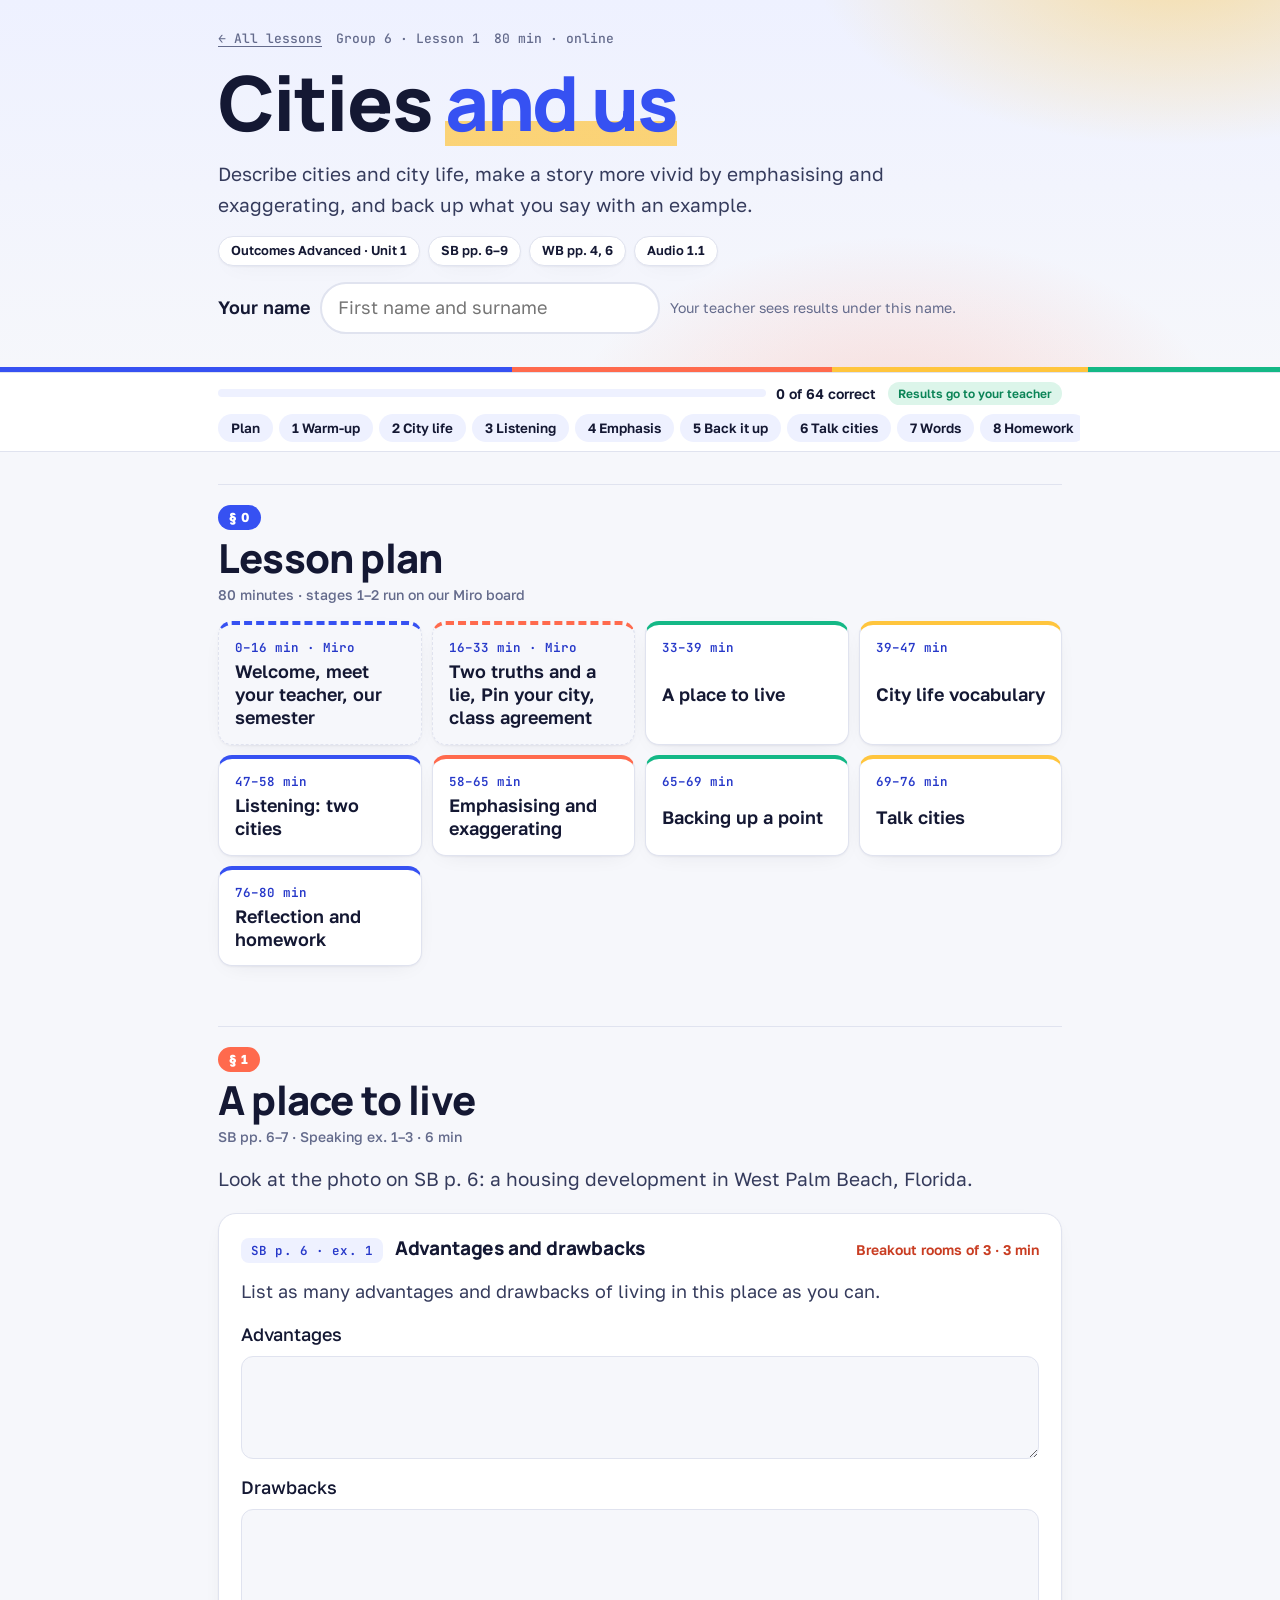
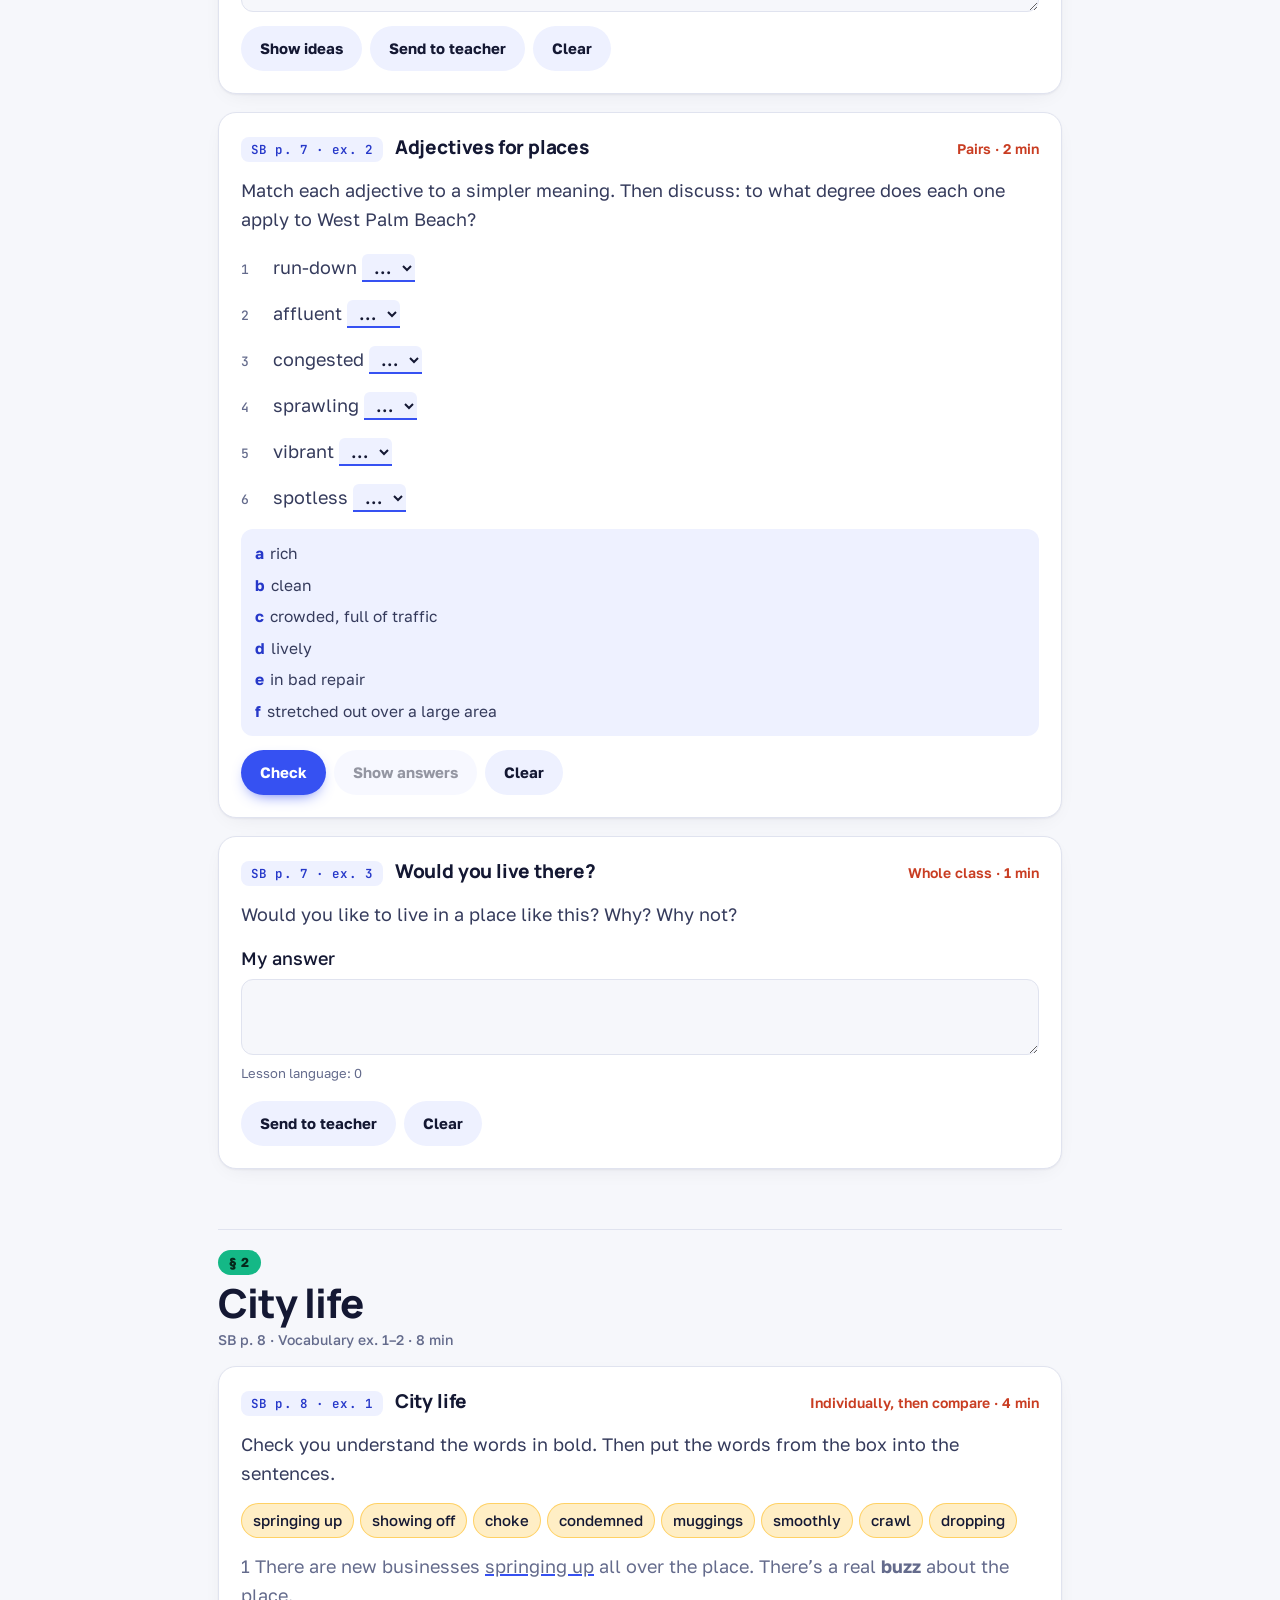
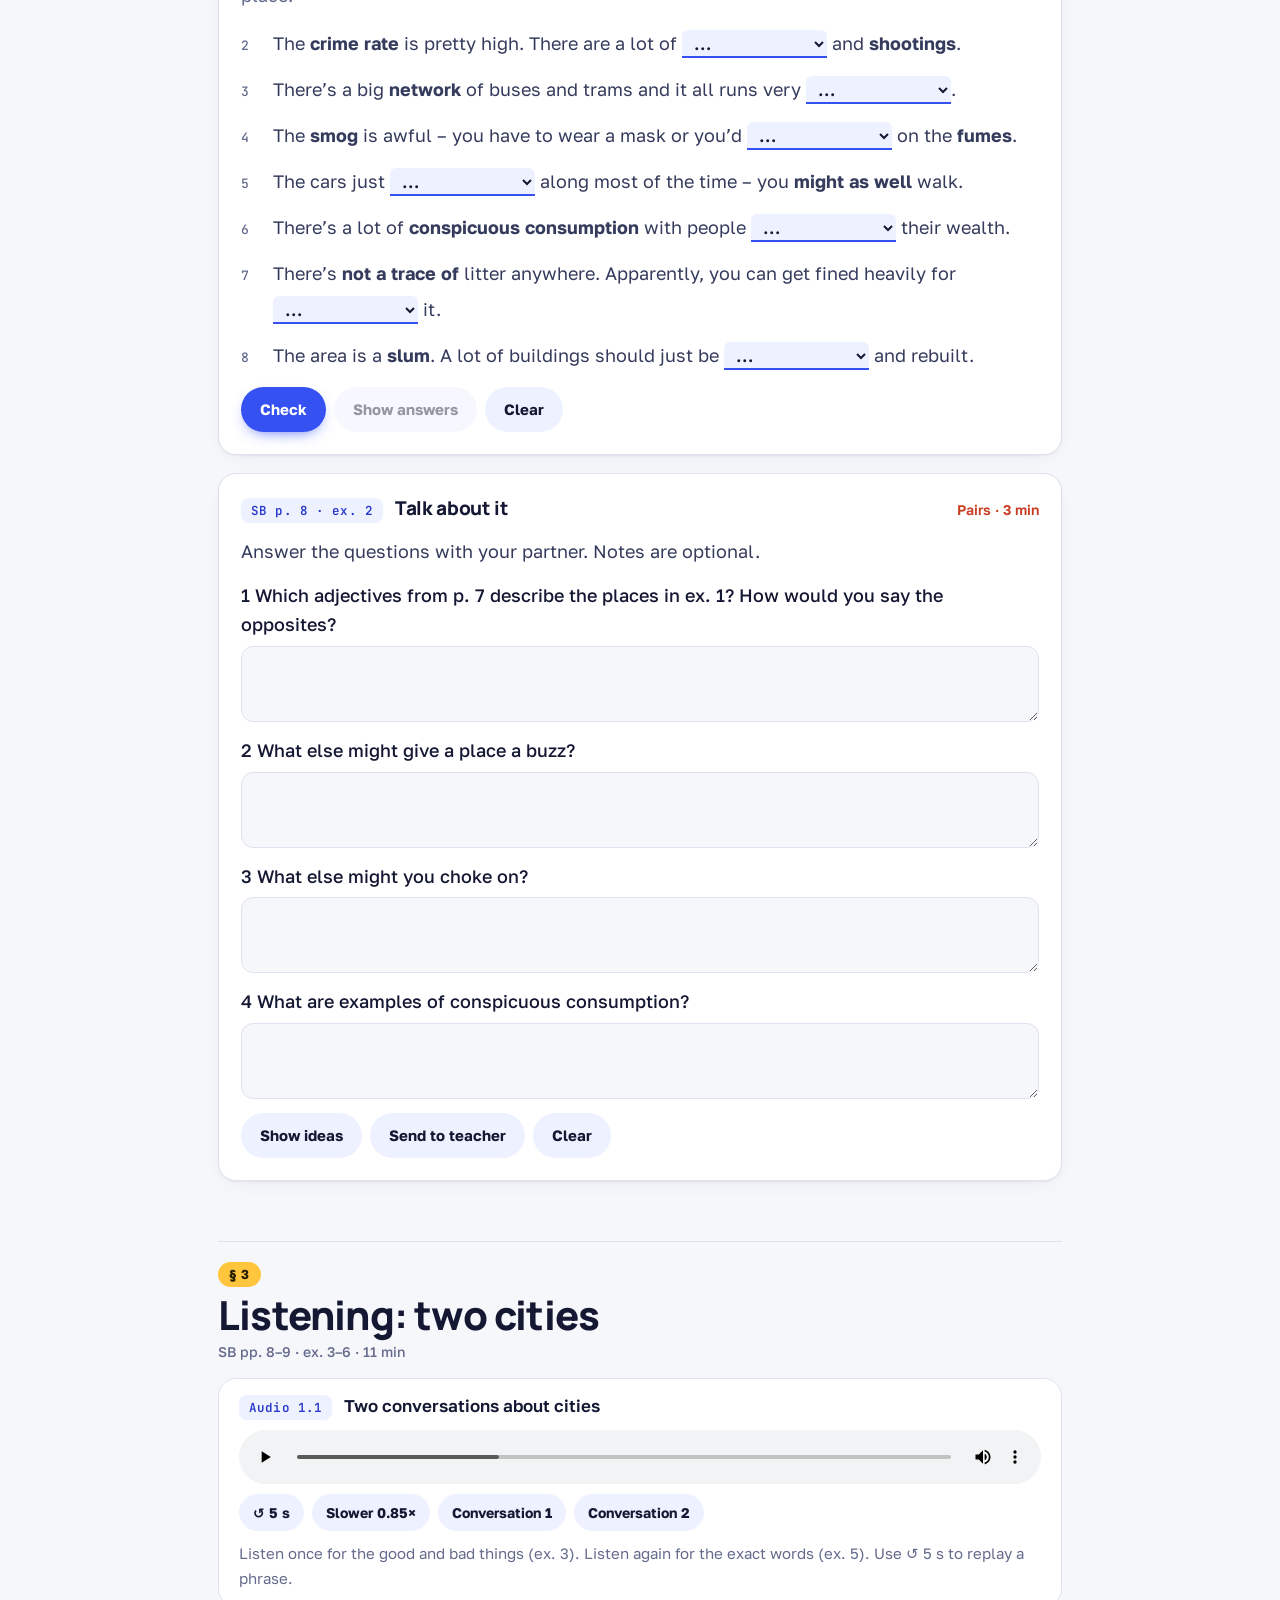
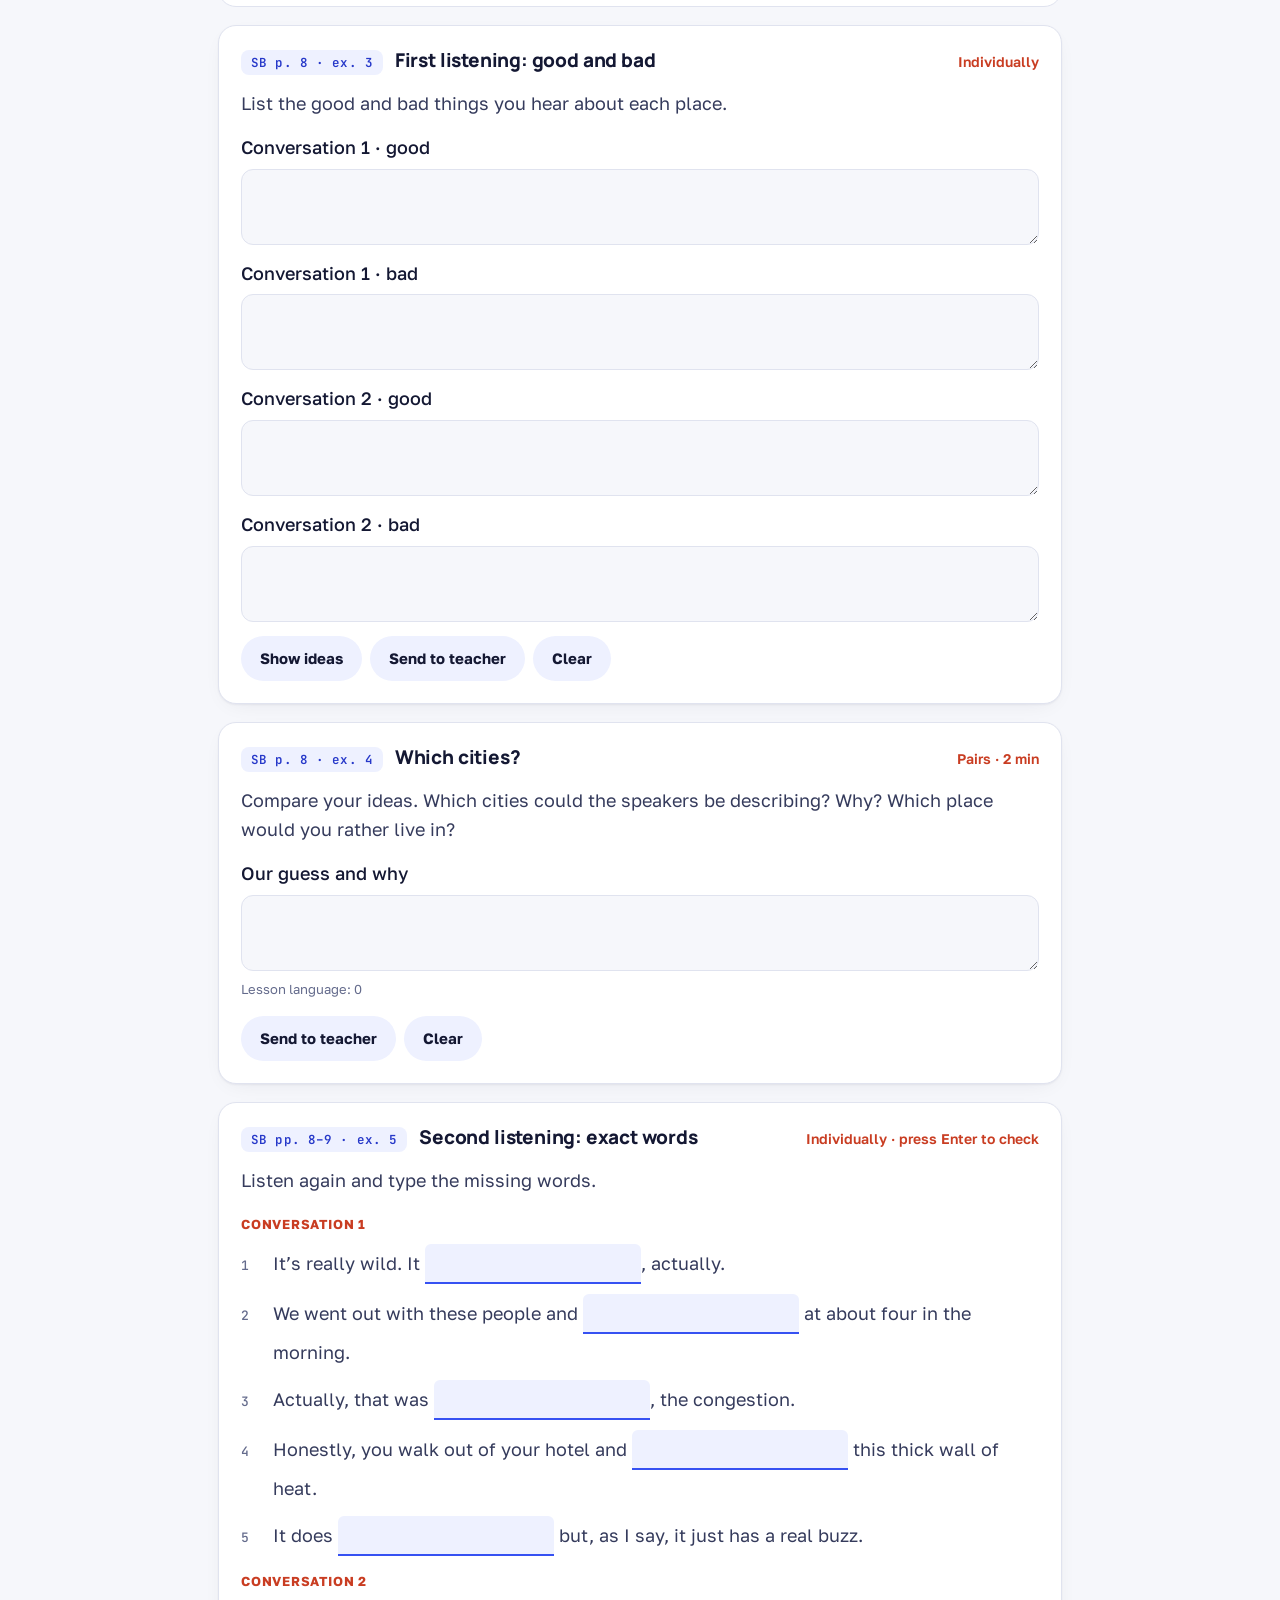
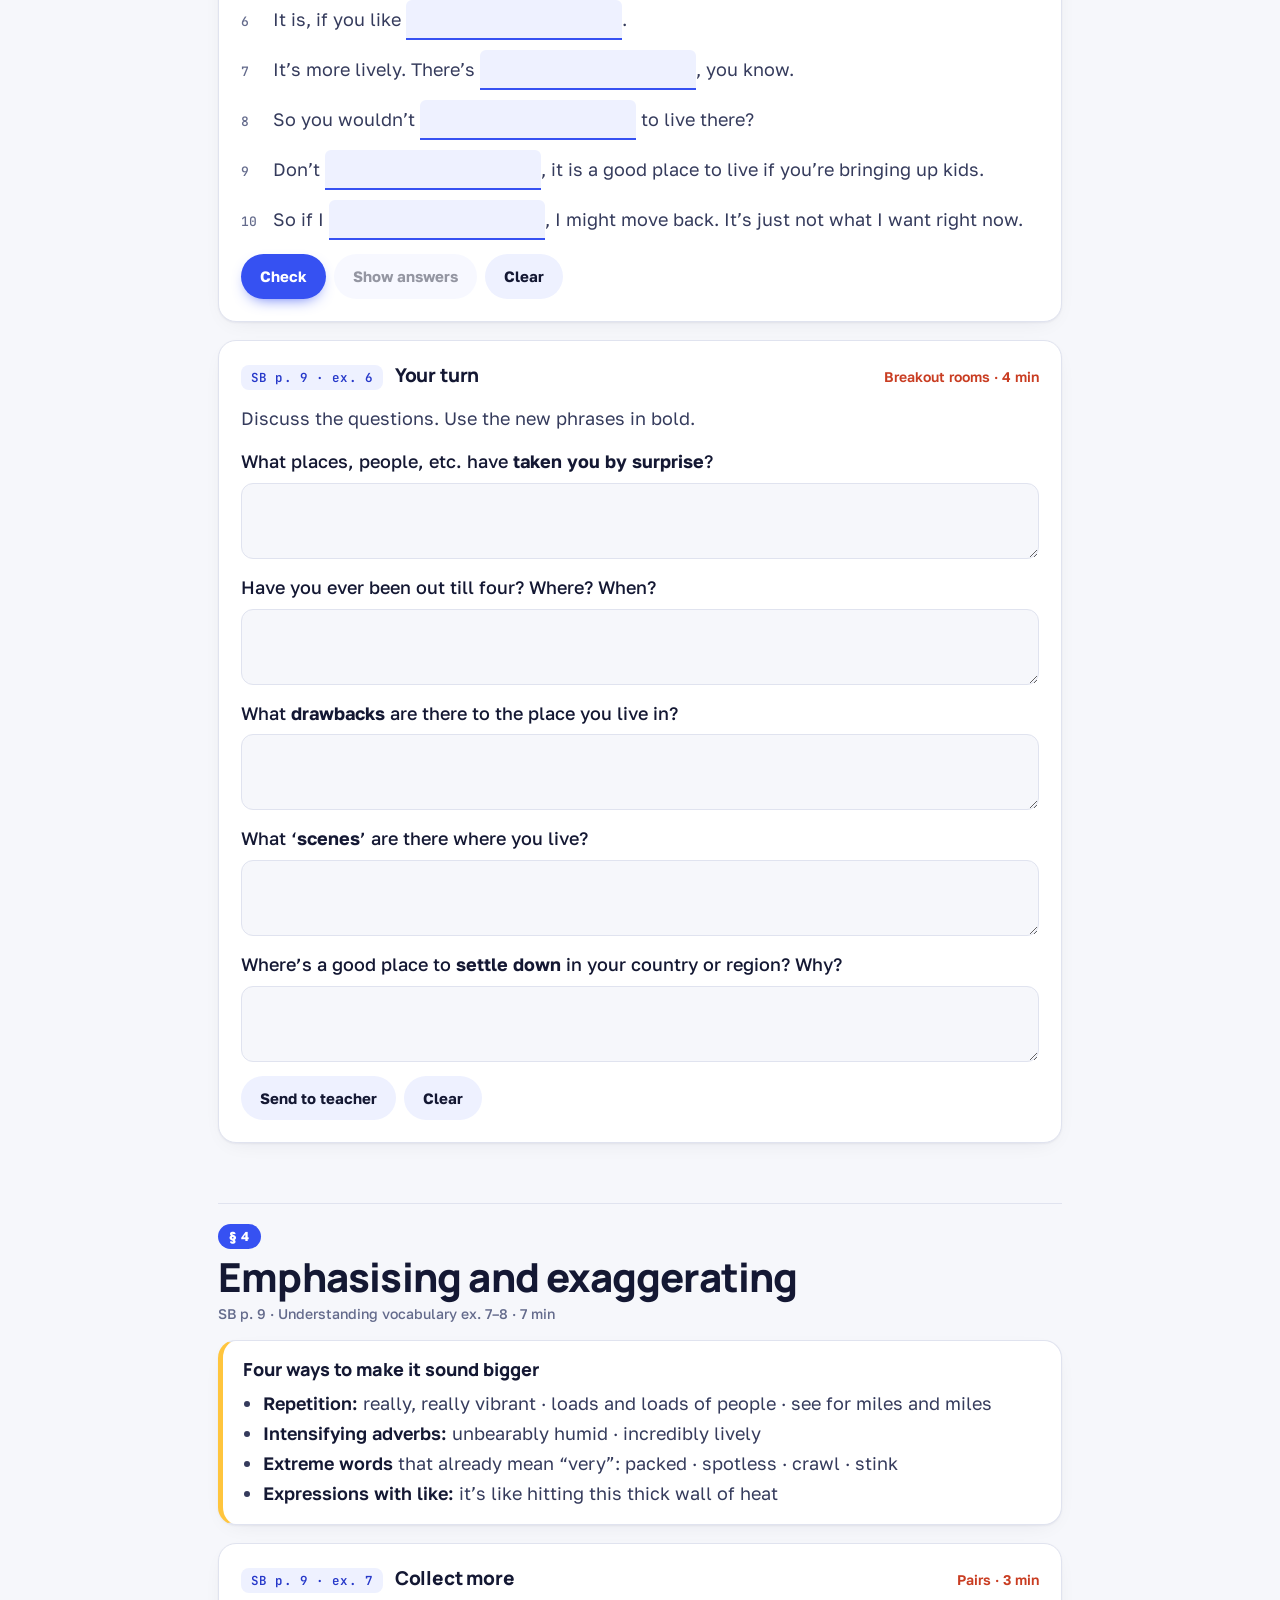
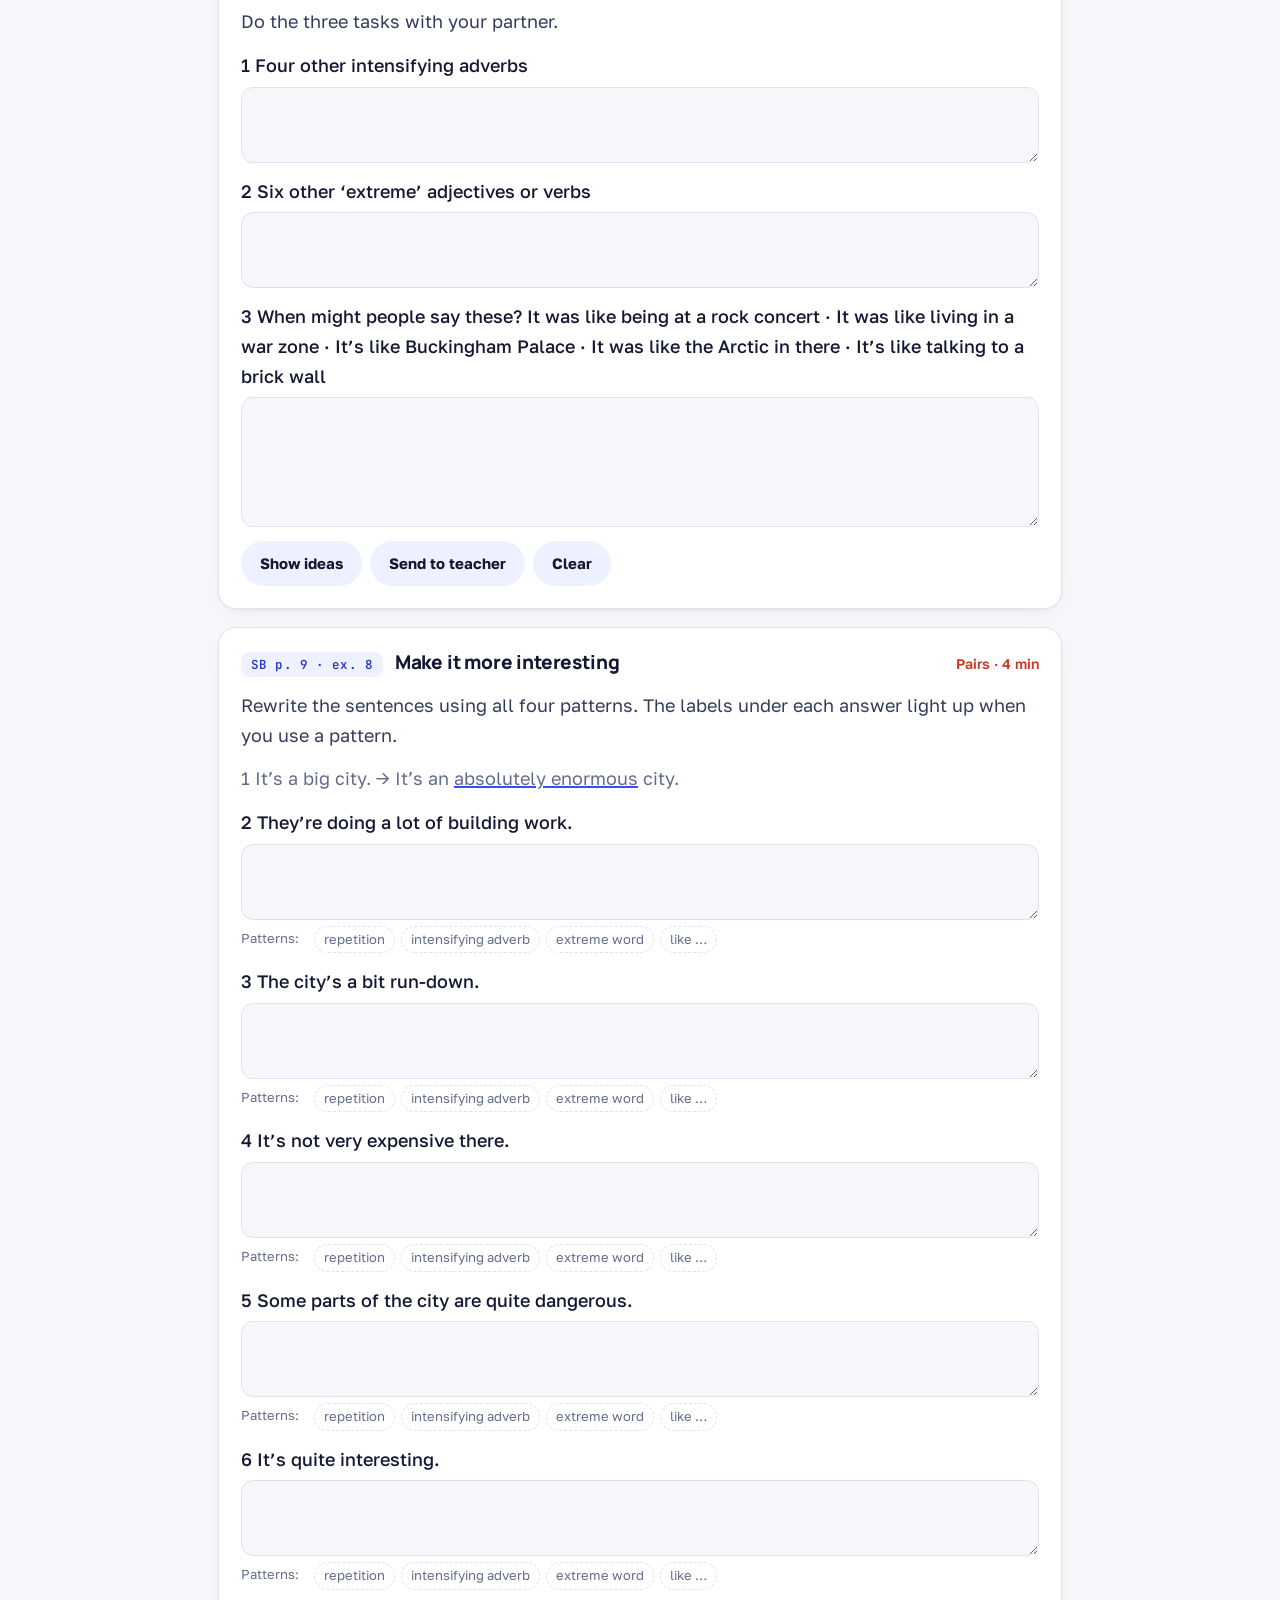
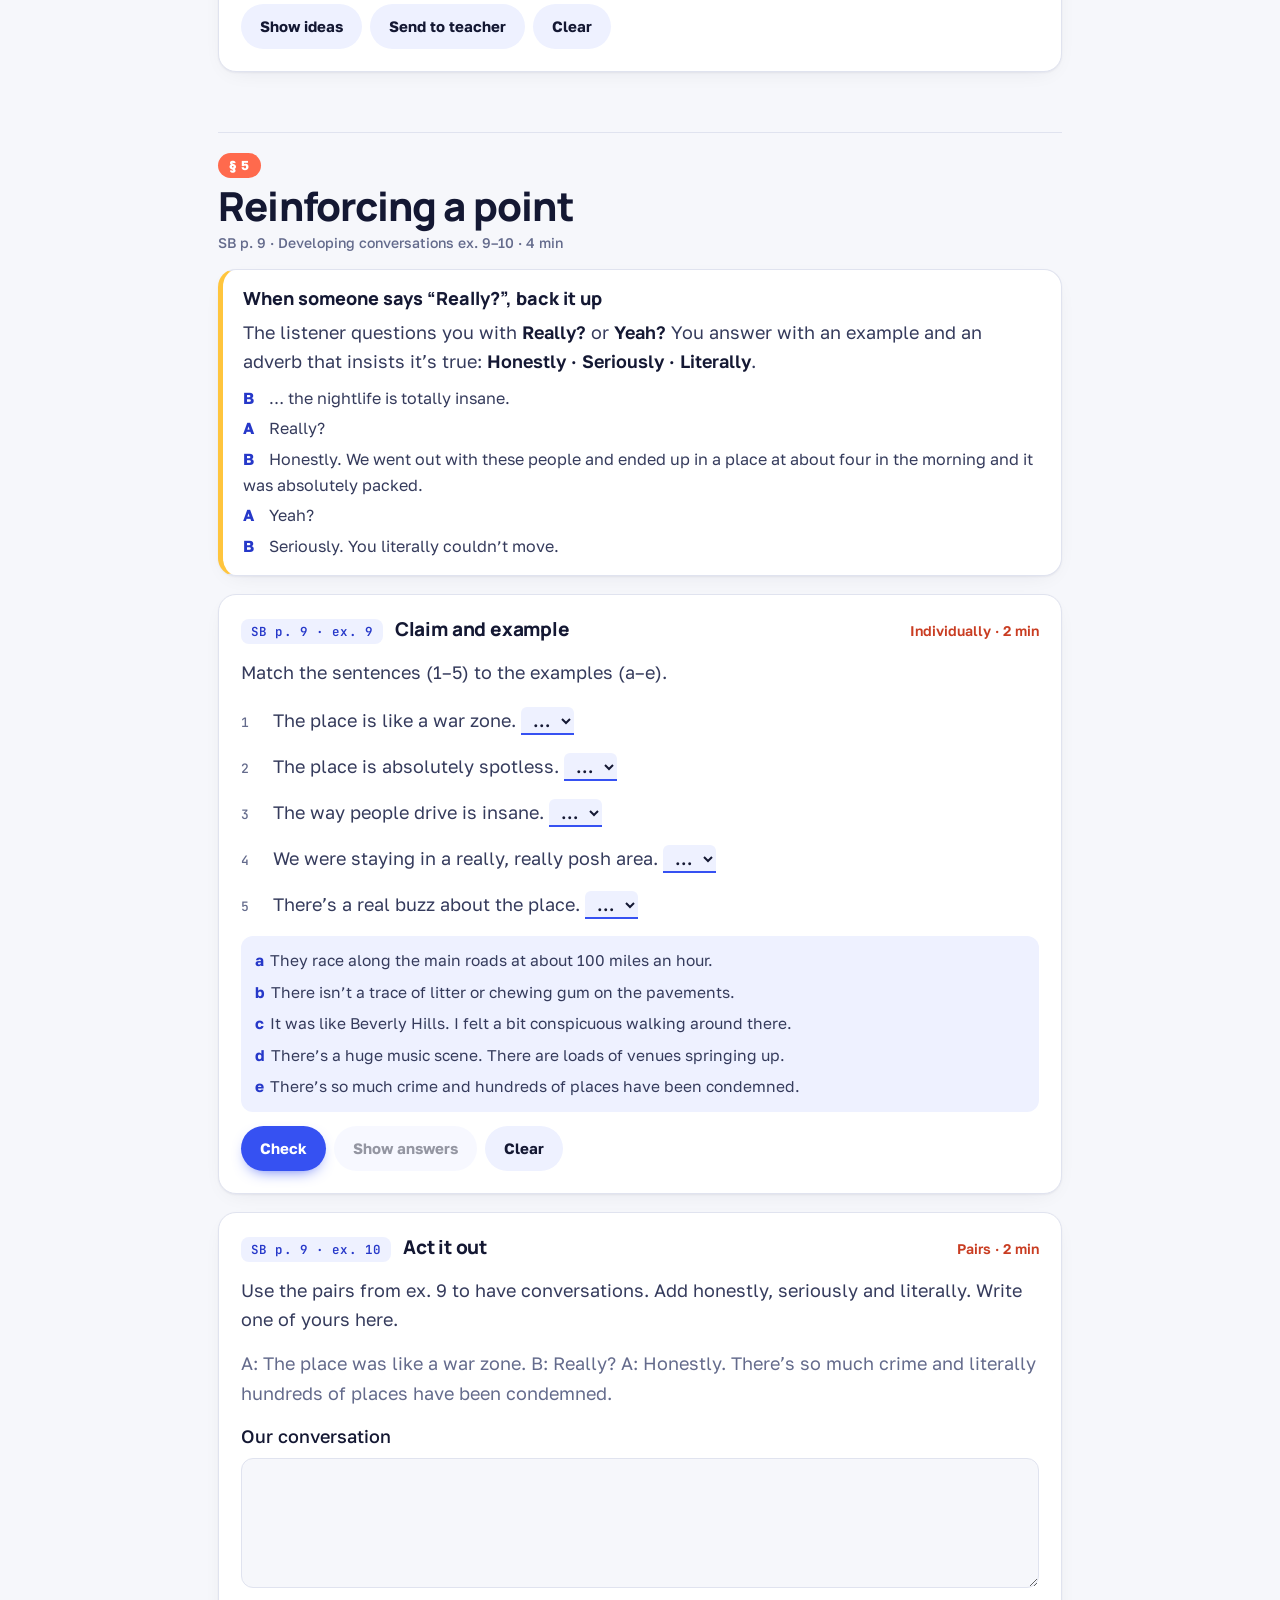
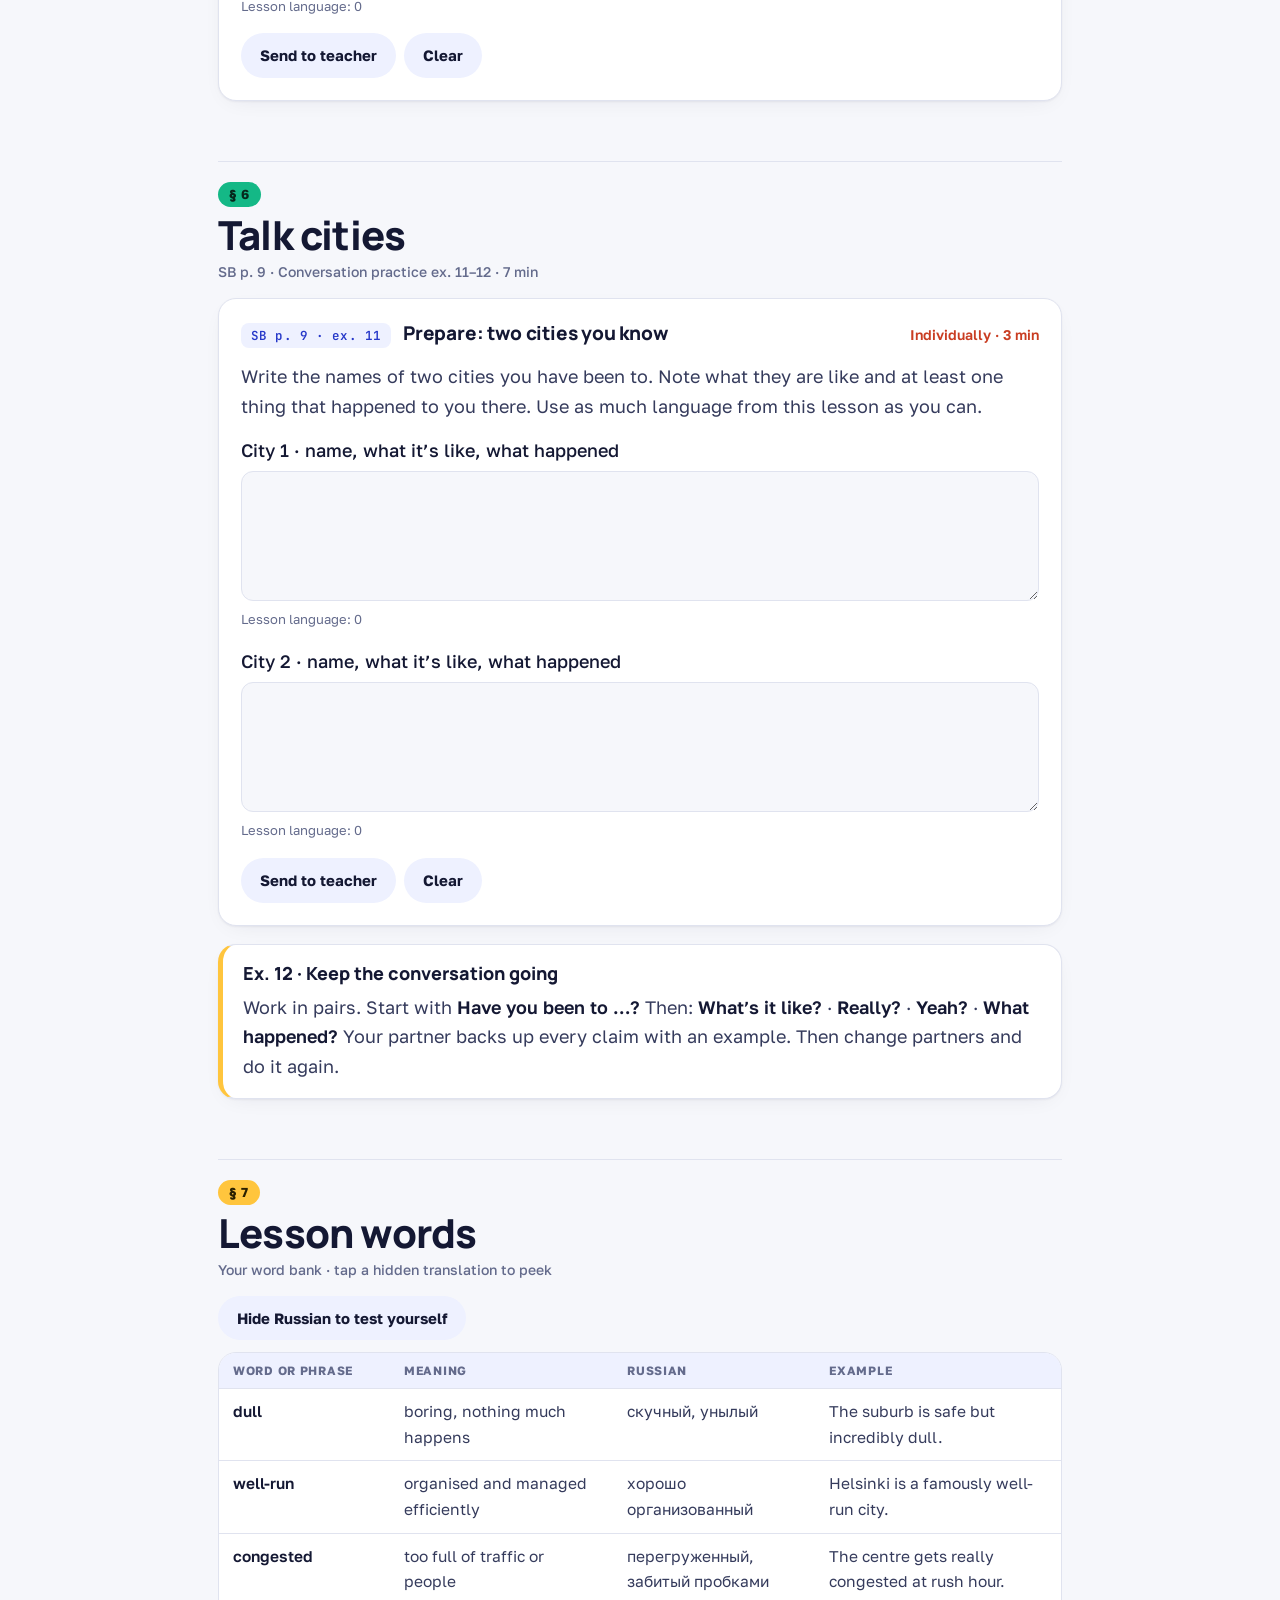
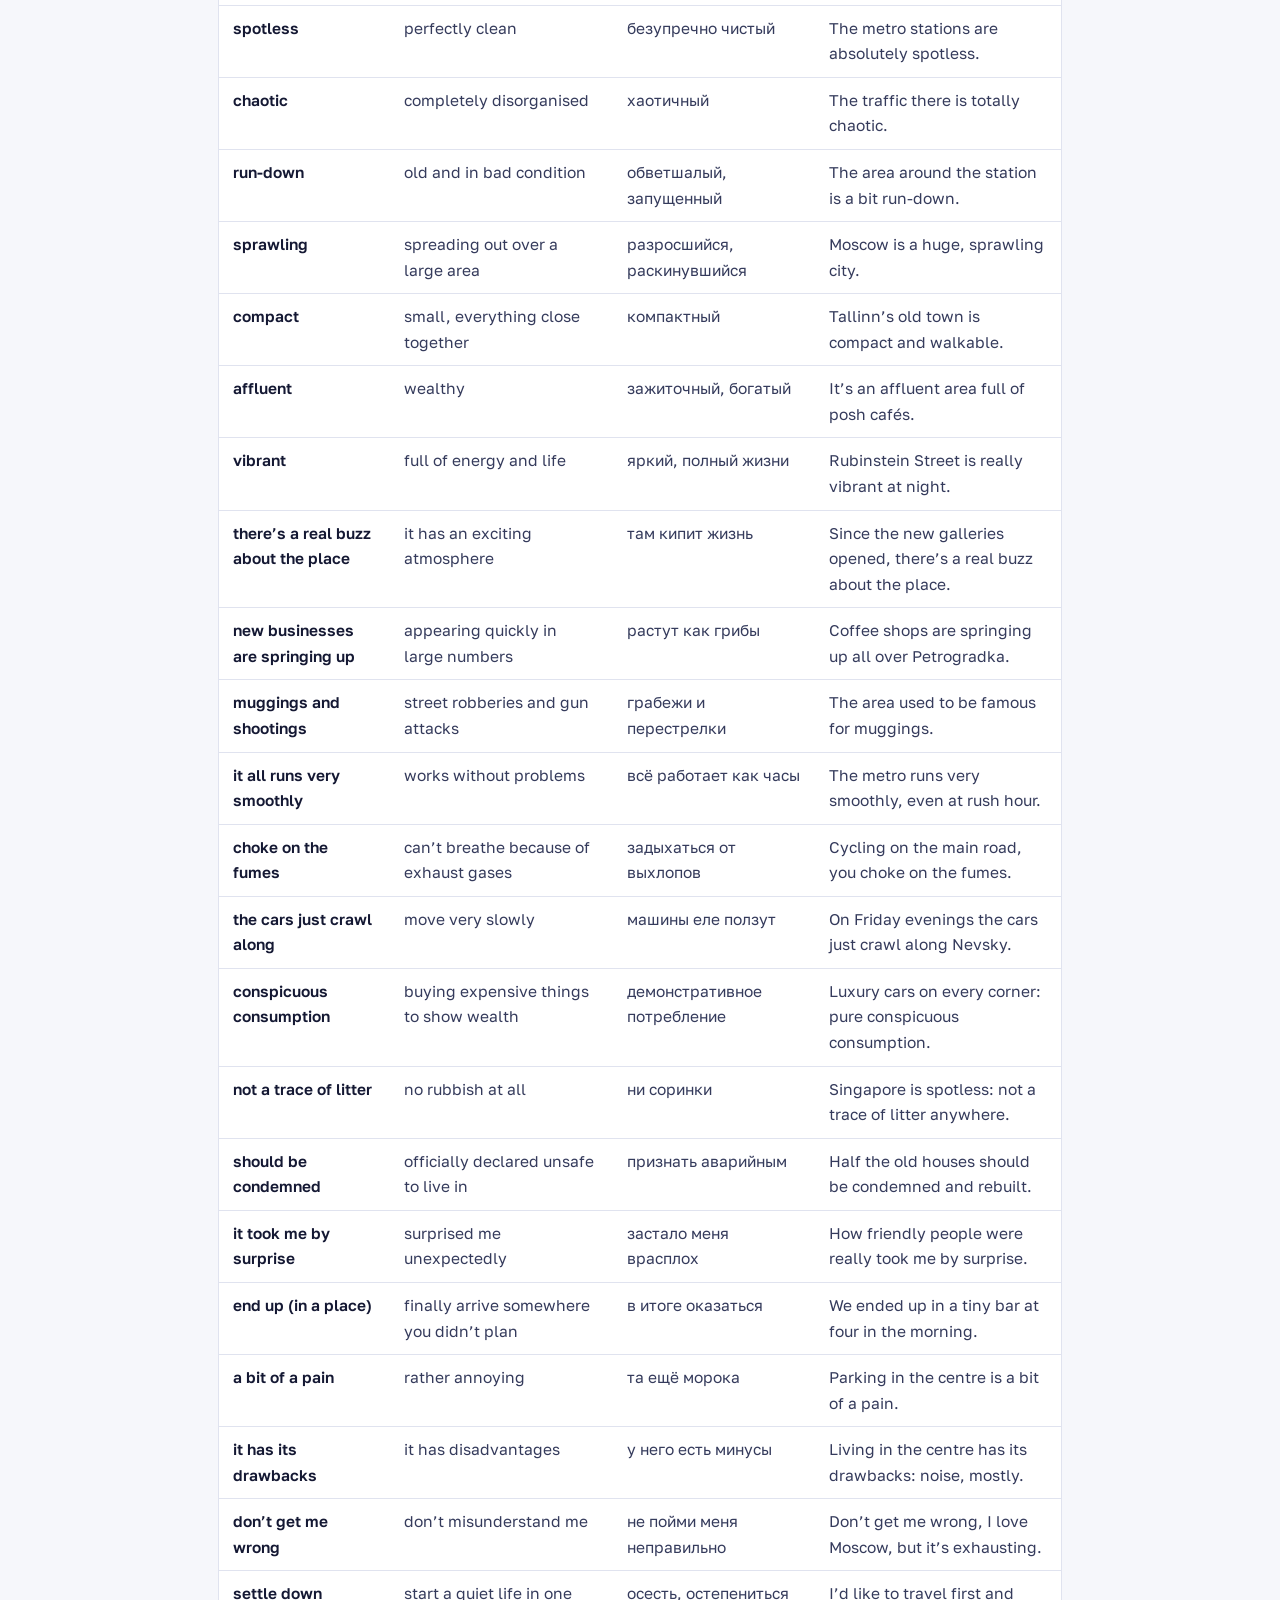
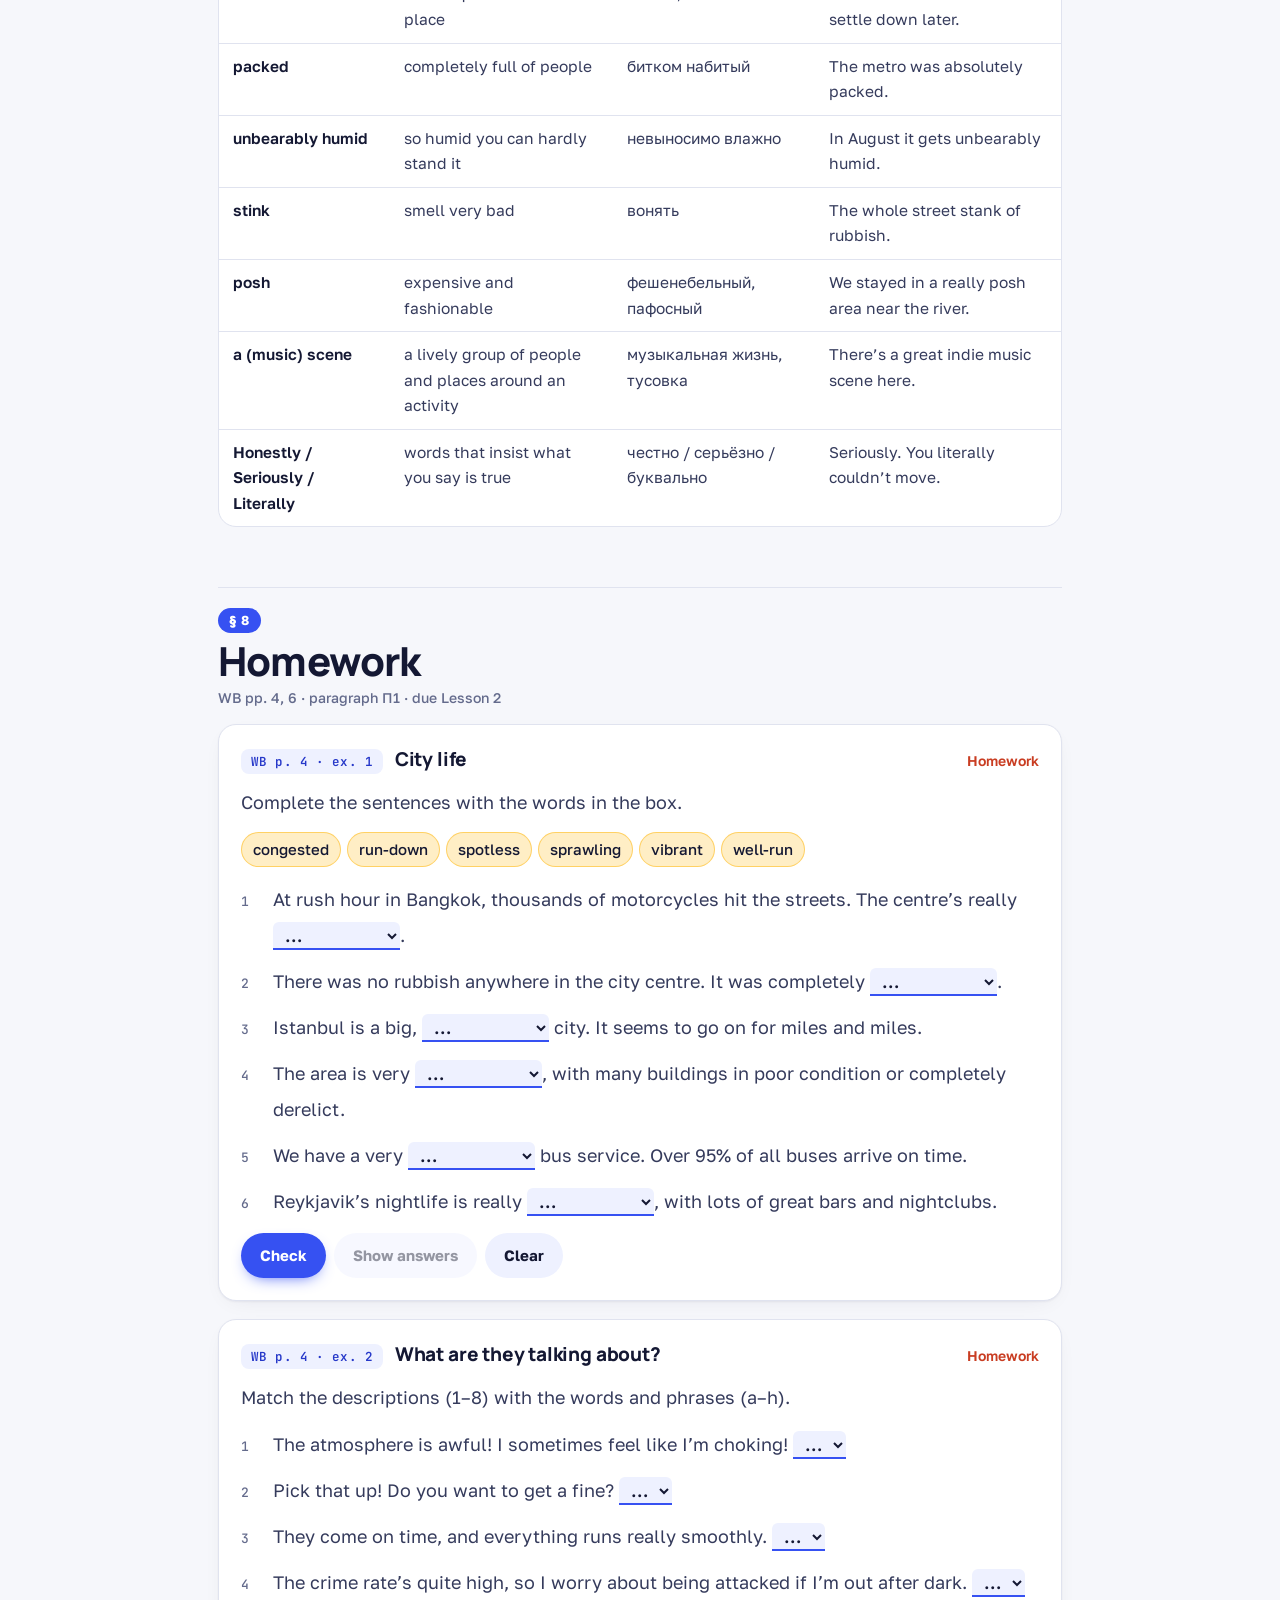
==== lessons/01-cities/index.html @ 85c8b623 "Lesson 4, Listening section: add audio 9 (eight phrases with thing, SB p. 31 ex. 7) with jump-to-phr" ====
<!doctype html>
<html lang="en">
<head>
<meta charset="utf-8">
<meta name="viewport" content="width=device-width,initial-scale=1,viewport-fit=cover">
<meta name="robots" content="noindex,nofollow">
<title>Lesson 1 · Cities · Advanced English</title>
<link rel="preconnect" href="https://fonts.googleapis.com">
<link rel="preconnect" href="https://fonts.gstatic.com" crossorigin>
<link rel="stylesheet" href="https://fonts.googleapis.com/css2?family=Manrope:wght@500;700;800&family=Golos+Text:wght@400;500;600;700&family=JetBrains+Mono:wght@500;600&display=swap">
<link rel="stylesheet" href="../../assets/style.css?v=202611121239">
</head>
<body>
<div id="app"><noscript>This lesson needs JavaScript switched on.</noscript></div>
<script src="../../assets/config.js?v=202611121239"></script>
<script src="../../assets/course.js?v=202611121239"></script>
<script src="lesson.js?v=202611121239"></script>
<script src="../../assets/engine.js?v=202611121239"></script>
</body>
</html>
---- assets/style.css ----
/* Advanced English · Group 6 — redesign, November 2026
   Light, low-glare page (cool off-white) with bright accents: electric blue for actions,
   coral, sunflower and mint as secondary signals. Type: Manrope (headings) + Golos Text (body),
   both with full Cyrillic and large, open letterforms for on-screen reading. */
:root{
  --bg:#F6F7FB; --surface:#FFFFFF; --ink:#141833; --body:#353B5C; --muted:#646B8C; --line:#E0E3EF;
  --primary:#3651F2; --primary-ink:#2638C9; --on-primary:#FFFFFF;
  --coral:#FF6A4D; --coral-ink:#C93D22; --sun:#FFC53D; --mint:#14B886; --violet:#8A5CF6;
  --sage:#D9DFFF; --sage-f:#EEF1FF; --butter:#FFE27A; --on-butter:#141833; --rose-f:#FFEEE8;
  --ok:#0B8457; --ok-bg:#DCF5EA; --bad:#D23C25; --bad-bg:#FFE5DF;
  --f-display:"Manrope",system-ui,-apple-system,"Segoe UI",sans-serif;
  --f-body:"Golos Text",system-ui,-apple-system,"Segoe UI",Roboto,sans-serif;
  --f-mono:"JetBrains Mono",ui-monospace,Menlo,Consolas,monospace;
  --r:18px; --shadow:0 1px 2px rgba(20,24,51,.05),0 6px 24px -12px rgba(20,24,51,.12);
  color-scheme:light;
}
@media (prefers-color-scheme: dark){:root:not([data-theme="light"]){
  --bg:#12142A; --surface:#1B1E3A; --ink:#F1F2FA; --body:#CDD0E6; --muted:#9499BC; --line:#2D3156;
  --primary:#7D8FFF; --primary-ink:#A3B0FF; --on-primary:#10132B;
  --coral:#FF8A70; --coral-ink:#FFA48F; --sun:#FFD066; --mint:#45D6A6; --violet:#B194FF;
  --sage:#33386A; --sage-f:#232750; --butter:#6A5718; --on-butter:#FFF3C4; --rose-f:#3A2530;
  --ok:#5FE0AE; --ok-bg:#163A2E; --bad:#FF907C; --bad-bg:#42221F; --shadow:none; color-scheme:dark}}
:root[data-theme="dark"]{
  --bg:#12142A; --surface:#1B1E3A; --ink:#F1F2FA; --body:#CDD0E6; --muted:#9499BC; --line:#2D3156;
  --primary:#7D8FFF; --primary-ink:#A3B0FF; --on-primary:#10132B;
  --coral:#FF8A70; --coral-ink:#FFA48F; --sun:#FFD066; --mint:#45D6A6; --violet:#B194FF;
  --sage:#33386A; --sage-f:#232750; --butter:#6A5718; --on-butter:#FFF3C4; --rose-f:#3A2530;
  --ok:#5FE0AE; --ok-bg:#163A2E; --bad:#FF907C; --bad-bg:#42221F; --shadow:none; color-scheme:dark}

*{box-sizing:border-box}
html{scroll-behavior:smooth;-webkit-text-size-adjust:100%}
body{margin:0;background:var(--bg);color:var(--body);font:18px/1.65 var(--f-body);-webkit-font-smoothing:antialiased}
img{max-width:100%}
[hidden]{display:none!important}
.wrap{max-width:880px;margin:0 auto;padding-left:max(18px,env(safe-area-inset-left,0px));padding-right:max(18px,env(safe-area-inset-right,0px))}
h1,h2,h3{color:var(--ink);text-wrap:balance;margin:0}
a{color:var(--primary-ink);text-underline-offset:3px}
button,input,select,textarea{font:inherit;color:inherit}
:focus-visible{outline:3px solid var(--primary);outline-offset:2px;border-radius:6px}
.mono{font-family:var(--f-mono)}

/* ---------- hero ---------- */
.hero{position:relative;overflow:hidden;background:radial-gradient(520px 260px at 92% -10%,color-mix(in srgb,var(--sun) 45%,transparent),transparent 70%),radial-gradient(480px 300px at 70% 120%,color-mix(in srgb,var(--coral) 22%,transparent),transparent 70%),linear-gradient(180deg,var(--sage-f),var(--bg));border-bottom:1px solid var(--line)}
.hero::after{content:"";position:absolute;left:0;right:0;bottom:0;height:5px;background:linear-gradient(90deg,var(--primary) 0 40%,var(--coral) 40% 65%,var(--sun) 65% 85%,var(--mint) 85%)}
.hero .wrap{position:relative;padding-block:30px 38px;display:grid;gap:16px}
.crumbs{display:flex;flex-wrap:wrap;gap:6px 14px;font:500 13px/1.4 var(--f-mono);color:var(--muted)}
.crumbs a{color:var(--muted)}
.hero h1{font:800 clamp(40px,8.5vw,76px)/1.02 var(--f-display);letter-spacing:-.025em}
.hero h1 em{font-style:normal;color:var(--primary);background:linear-gradient(transparent 68%,color-mix(in srgb,var(--sun) 70%,transparent) 68% 92%,transparent 92%)}
.hero .sum{margin:0;max-width:60ch;font-size:19px;color:var(--body)}
.chips{display:flex;flex-wrap:wrap;gap:8px}
.chip{display:inline-flex;align-items:center;padding:6px 12px;border-radius:999px;background:var(--surface);border:1px solid var(--line);font:600 13px/1.2 var(--f-body);color:var(--ink);box-shadow:var(--shadow)}
.chip a{text-decoration:none;font-weight:700}
.who{display:flex;flex-wrap:wrap;gap:10px;align-items:center}
.who label{font-weight:600;color:var(--ink)}
.who input{background:var(--surface);color:var(--ink);border:2px solid var(--line);border-radius:999px;padding:9px 16px;min-width:0;width:min(340px,100%)}
.who input:focus{border-color:var(--primary);outline:none}
.who .hint{font-size:14px;color:var(--muted)}

/* ---------- sticky bar ---------- */
body::before{content:"";position:fixed;inset:0 0 auto;height:env(safe-area-inset-top,0px);z-index:10;background:var(--surface)}
.bar{position:sticky;top:env(safe-area-inset-top,0px);z-index:5;background:var(--surface);border-bottom:1px solid var(--line)}
.bar .row{display:flex;align-items:center;gap:12px;padding-block:9px;flex-wrap:wrap}
.meter{display:flex;align-items:center;gap:10px;min-width:0;flex:1 1 200px}
.meter .track{flex:1;height:8px;background:var(--sage-f);border-radius:99px;overflow:hidden;min-width:70px}
.meter .fill{height:100%;width:0;background:linear-gradient(90deg,var(--primary),var(--violet));border-radius:99px;transition:width .4s}
.meter b{font:600 14px var(--f-body);color:var(--ink);font-variant-numeric:tabular-nums;white-space:nowrap}
.sync{font:500 12px var(--f-mono);padding:4px 10px;border-radius:999px;background:var(--sage-f);color:var(--muted);white-space:nowrap}
.sync.on{background:var(--ok-bg);color:var(--ok)}
.sync{font-family:var(--f-body);font-weight:600}
.toggle{border:1.5px solid var(--line);background:var(--surface);border-radius:999px;padding:6px 13px;font-weight:600;font-size:14px;cursor:pointer;color:var(--ink)}
.toggle[aria-pressed="true"]{background:var(--ink);color:var(--surface);border-color:var(--ink)}
.bar .nav{display:flex;flex-wrap:nowrap;gap:6px;overflow-x:auto;padding-block:0 9px;scrollbar-width:thin}
.bar .nav a{flex:none;text-decoration:none;color:var(--ink);font:600 13.5px var(--f-body);padding:6px 13px;border-radius:999px;background:var(--sage-f)}
.bar .nav a:hover{background:var(--primary);color:var(--on-primary)}

/* ---------- sections ---------- */
main .wrap{padding-block:32px 72px;display:grid;gap:60px}
.sec{display:grid;gap:18px;scroll-margin-top:110px;min-width:0}
.sec-head{display:grid;gap:6px;border-top:1px solid var(--line);padding-top:20px}
.sec-head .no{justify-self:start;font:700 13px/1 var(--f-body);letter-spacing:.04em;color:var(--on-primary);background:var(--primary);padding:6px 11px;border-radius:999px}
.sec:nth-of-type(4n+2) .sec-head .no{background:var(--coral);color:#fff}
.sec:nth-of-type(4n+3) .sec-head .no{background:var(--mint);color:#06281C}
.sec:nth-of-type(4n+4) .sec-head .no{background:var(--sun);color:#2B2100}
.sec-head h2{font:800 clamp(28px,5vw,40px)/1.1 var(--f-display);letter-spacing:-.02em}
.sec-head .meta{font:500 14px var(--f-body);color:var(--muted)}
.lead{margin:0;max-width:65ch}

.map{display:grid;grid-template-columns:repeat(auto-fill,minmax(200px,1fr));gap:10px;list-style:none;padding:0;margin:0}
.map a{display:grid;gap:4px;padding:14px 16px;border-radius:14px;background:var(--surface);border:1px solid var(--line);box-shadow:var(--shadow);border-top:4px solid var(--primary);text-decoration:none;color:var(--body);height:100%}
.map a:hover{border-color:var(--primary);transform:translateY(-1px)}
.map li:nth-child(4n+2) a{border-top-color:var(--coral)}.map li:nth-child(4n+3) a{border-top-color:var(--mint)}.map li:nth-child(4n+4) a{border-top-color:var(--sun)}
.map .t{font:600 12.5px var(--f-mono);color:var(--primary-ink);font-variant-numeric:tabular-nums}
.map .n{color:var(--ink);font-weight:600;line-height:1.3}
.map .ext a{background:transparent;border-style:dashed}

.rule{background:var(--surface);border:1px solid var(--line);border-left:5px solid var(--sun);box-shadow:var(--shadow);border-radius:var(--r);padding:16px 20px;display:grid;gap:8px}
.rule h3{font:800 18px var(--f-display)}
.rule p{margin:0}
.rule ul,.rule ol{margin:0;padding-left:20px}
.rule em{color:var(--ink);font-style:normal;font-weight:600}
.dialogue{display:grid;gap:4px;font-size:16px}
.dialogue b{color:var(--primary-ink);display:inline-block;min-width:22px}

.tnote{display:none;background:var(--rose-f);border-radius:12px;padding:12px 16px;font-size:15.5px;color:var(--ink)}
.tnote{border-left:5px solid var(--coral)}
.tnote::before{content:"Преподавателю";display:block;font:700 11.5px var(--f-body);letter-spacing:.08em;text-transform:uppercase;color:var(--coral-ink);margin-bottom:4px}
body.teacher .tnote{display:block}
.tnote p{margin:.25em 0}

/* ---------- audio ---------- */
.audio{background:var(--surface);border:1px solid var(--line);border-radius:var(--r);padding:16px 20px;display:grid;gap:10px}
.audio .top{display:flex;flex-wrap:wrap;gap:6px 12px;align-items:baseline}
.audio h3{font:600 17px var(--f-body)}
.audio audio{width:100%}
.audio .ctrl{display:flex;flex-wrap:wrap;gap:8px;align-items:center}
.audio .ctrl .btn{padding:7px 14px;font-size:14px}
.audio .ctrl .btn[aria-pressed="true"]{background:var(--primary);color:var(--on-primary)}

/* ---------- exercise cards ---------- */
.ex{background:var(--surface);border:1px solid var(--line);border-radius:var(--r);padding:22px;box-shadow:var(--shadow);display:grid;gap:14px;min-width:0}
.ex-head{display:flex;flex-wrap:wrap;gap:6px 12px;align-items:baseline}
.src{font:600 12.5px var(--f-mono);letter-spacing:.01em;background:var(--sage-f);color:var(--primary-ink);padding:4px 10px;border-radius:8px}
.ex-head h3{font:800 19px/1.3 var(--f-display);letter-spacing:-.01em}
.mode{font-size:14px;font-weight:600;color:var(--coral-ink);margin-left:auto}
.instr{margin:0}
.example{color:var(--muted)}
.example u{text-decoration-color:var(--primary);text-decoration-thickness:2px}
.bank{display:flex;flex-wrap:wrap;gap:6px}
.bank span{padding:4px 11px;border-radius:999px;background:color-mix(in srgb,var(--sun) 30%,var(--surface));border:1px solid color-mix(in srgb,var(--sun) 70%,transparent);color:var(--ink);font-weight:500;font-size:15px;transition:opacity .2s}
.bank span.used{opacity:.45;text-decoration:line-through}
.items{list-style:none;margin:0;padding:0;display:grid;gap:10px}
.items li{display:flex;gap:10px;align-items:baseline;line-height:2}
.items li .txt{min-width:0;flex:1}
.items .n{font:500 13px var(--f-mono);color:var(--muted);flex:none;min-width:22px;font-variant-numeric:tabular-nums}
.items li.h{font:700 13px var(--f-body);color:var(--coral-ink);letter-spacing:.06em;text-transform:uppercase;margin-top:6px;line-height:1.4}
.items .hint{color:var(--muted);font-size:14.5px}
select.f,input.f{border:0;border-bottom:2px solid var(--primary);background:var(--sage-f);border-radius:6px 6px 0 0;padding:1px 8px;max-width:100%;color:var(--ink);font-weight:500}
input.f{width:12em}
input.f.wide{width:17em}
.f.ok,.grp.ok{border-color:var(--ok)!important;background:var(--ok-bg)!important}
.f.bad,.grp.bad{border-color:var(--bad)!important;background:var(--bad-bg)!important}
.key{display:none;font:600 13.5px var(--f-body);background:var(--butter);color:var(--on-butter);padding:1px 8px;border-radius:6px;margin-left:4px}
.key.note{font-weight:400}
.show-keys .key{display:inline}
.opts{display:grid;gap:6px;margin:0;padding:12px 14px;background:var(--sage-f);border-radius:12px;list-style:none;font-size:15.5px}
.opts b{color:var(--primary-ink);margin-right:6px}
.grp{display:inline-flex;flex-wrap:wrap;gap:4px;border:1.5px solid transparent;border-radius:10px;padding:2px;vertical-align:middle}
.grp label{cursor:pointer;position:relative}
.grp input{position:absolute;opacity:0;pointer-events:none}
.grp span{display:inline-block;padding:0 10px;border-radius:8px;background:var(--sage-f);color:var(--ink);line-height:1.9;font-weight:500;font-size:15px}
.grp input:checked+span{background:var(--primary);color:var(--on-primary)}
.grp input:focus-visible+span{outline:3px solid var(--primary);outline-offset:1px}
.words.grp{display:inline;border:0;padding:2px 4px}
.words.grp span{padding:0 3px;background:transparent;font-weight:400;font-size:inherit;line-height:2}
.words.grp label:hover span{background:var(--sage-f)}
.words.grp input:checked+span{background:var(--primary);color:var(--on-primary)}
.prompt{display:grid;gap:6px}
.prompt>label{color:var(--ink);font-weight:500}
textarea{width:100%;border:1.5px solid var(--line);border-radius:12px;padding:10px 12px;background:var(--bg);color:var(--ink);resize:vertical;min-height:3.2em;line-height:1.5}
textarea:focus{border-color:var(--primary);outline:none}
.pills{display:flex;flex-wrap:wrap;gap:6px;font-size:13px}
.pills:empty{display:none}
.pills span{padding:2px 9px;border-radius:99px;border:1px dashed var(--line);color:var(--muted)}
.pills span.on{background:var(--sage);border:1px solid var(--sage);color:var(--ink);font-weight:600}
.pills .lbl{border:0;padding-left:0}
.pills .good{color:var(--ok);font-weight:600}
.check{display:flex;gap:8px;align-items:baseline;font-weight:400!important}
.model{display:none;background:var(--sage-f);border-radius:12px;padding:12px 16px;font-size:15.5px}
.model.open{display:block}
.model p,.model ul{margin:.3em 0}
.model ul{padding-left:20px}
.actions{display:flex;flex-wrap:wrap;gap:8px;align-items:center}
.btn{border:0;border-radius:999px;padding:10px 19px;font-weight:700;text-decoration:none;display:inline-flex;align-items:center;cursor:pointer;font-size:15px;background:var(--sage-f);color:var(--ink)}
.btn.primary{background:var(--primary);color:var(--on-primary);box-shadow:0 6px 16px -8px var(--primary)}
.btn:hover{filter:brightness(1.05)}
.btn:disabled{opacity:.45;cursor:not-allowed}
.score{font-weight:600;color:var(--ink);font-variant-numeric:tabular-nums}
.score.full{color:var(--ok)}
.sent{font-size:13.5px;color:var(--muted)}
.sent.ok{color:var(--ok)}

/* budget planner */
.budget{display:grid;gap:8px}
.brow{display:grid;grid-template-columns:auto 1fr auto auto;gap:8px 12px;align-items:center;padding:10px 12px;border:1px solid var(--line);border-radius:12px;background:var(--bg)}
.brow .idea{min-width:0;color:var(--ink)}
.brow select,.brow input{border:1.5px solid var(--line);border-radius:8px;background:var(--surface);color:var(--ink);padding:4px 6px}
.brow input{width:6.5em;text-align:right;font-variant-numeric:tabular-nums}
.brow .lbl{font:500 11px var(--f-mono);color:var(--muted);display:block}
.total{display:flex;flex-wrap:wrap;gap:10px;align-items:center;font-weight:600;color:var(--ink);font-variant-numeric:tabular-nums}
.total .track{flex:1 1 160px;height:10px;border-radius:99px;background:var(--sage-f);overflow:hidden}
.total .fill{height:100%;width:0;background:var(--primary);transition:width .3s}
.total.over .fill{background:var(--bad)}
.total.over{color:var(--bad)}
@media (max-width:620px){.brow{grid-template-columns:auto 1fr}.brow .idea{grid-column:2}.brow>div:nth-child(3),.brow>div:nth-child(4){grid-column:span 1}}

/* words table */
.tablebox{overflow-x:auto;border:1px solid var(--line);border-radius:var(--r);background:var(--surface)}
table{border-collapse:collapse;width:100%;min-width:640px;font-size:15.5px}
th,td{text-align:left;padding:10px 14px;border-bottom:1px solid var(--line);vertical-align:top}
th{font:700 12px var(--f-body);letter-spacing:.06em;text-transform:uppercase;color:var(--muted);background:var(--sage-f)}
td:first-child{color:var(--ink);font-weight:600}
tr:last-child td{border-bottom:0}
.hide-ru td.ru span{background:var(--sage);color:transparent;border-radius:4px;cursor:pointer}
.hide-ru td.ru span.peek{color:inherit;background:transparent}
.tools{display:flex;flex-wrap:wrap;gap:8px;align-items:center}

.cando{list-style:none;padding:0;margin:0;display:grid;gap:12px}
.cando li{display:grid;gap:8px;background:var(--surface);border:1px solid var(--line);border-radius:14px;padding:14px 16px}
.cando .q{color:var(--ink);font-weight:500}
.copyout{display:none;width:100%;min-height:200px;font:13px/1.5 var(--f-mono)}
.copyout.open{display:block}
.status{font-size:14.5px;font-weight:600;color:var(--ok)}
.status.warn{color:var(--bad)}

footer{border-top:1px solid var(--line)}
footer .wrap{padding-block:24px;font-size:14px;color:var(--muted);display:flex;flex-wrap:wrap;gap:12px;justify-content:space-between;align-items:center}

/* ---------- course home ---------- */
.lessons{list-style:none;margin:0;padding:0;display:grid;gap:12px}
.lessons li a,.lessons li .soon{display:grid;grid-template-columns:auto 1fr auto;gap:4px 18px;align-items:center;padding:18px 20px;border-radius:var(--r);background:var(--surface);border:1px solid var(--line);box-shadow:var(--shadow);text-decoration:none;color:var(--body)}
.lessons li a:hover{border-color:var(--primary);transform:translateY(-2px)}
.lessons li a{transition:transform .15s,border-color .15s}
.lessons .num{grid-row:span 2;display:grid;place-items:center;width:56px;height:56px;border-radius:16px;font:800 26px/1 var(--f-display);color:var(--on-primary);background:var(--primary)}
.lessons li:nth-child(4n+2) .num{background:var(--coral);color:#fff}.lessons li:nth-child(4n+3) .num{background:var(--mint);color:#06281C}.lessons li:nth-child(4n+4) .num{background:var(--sun);color:#2B2100}
.lessons .soon .num{background:var(--sage-f)!important;color:var(--muted)!important}
.lessons .title{font:800 20px/1.3 var(--f-display);color:var(--ink)}
.lessons .topic{font-size:15px;grid-column:2}
.lessons .tag{grid-row:span 2;font:700 12.5px var(--f-body);padding:4px 10px;border-radius:999px;background:var(--ok-bg);color:var(--ok);white-space:nowrap}
.lessons .soon{opacity:.7;background:transparent;border-style:dashed}
.lessons .soon .tag{background:var(--sage-f);color:var(--muted)}
.grade{display:grid;grid-template-columns:repeat(auto-fit,minmax(170px,1fr));gap:10px}
.grade div{background:var(--surface);border:1px solid var(--line);border-radius:16px;padding:16px 18px;box-shadow:var(--shadow);border-top:5px solid var(--primary)}
.grade div:nth-child(2){border-top-color:var(--coral)}.grade div:nth-child(3){border-top-color:var(--mint)}.grade div:nth-child(4){border-top-color:var(--sun)}
.grade b{display:block;font:800 38px/1.1 var(--f-display);color:var(--ink);letter-spacing:-.02em}

@media (max-width:560px){.mode{margin-left:0;width:100%}.ex{padding:16px}body{font-size:16px}.lessons .tag{grid-column:2;grid-row:auto;justify-self:start}}
@media (prefers-reduced-motion:reduce){*{transition:none!important;scroll-behavior:auto!important}}

/* ---------- additions (redesign) ---------- */
.lead{font-size:19px}
.frames,.rule ul.frames{display:flex;flex-wrap:wrap;gap:8px;margin:0;padding:0;list-style:none}
.frames li{padding:6px 12px;border-radius:12px;background:var(--sage-f);border:1px dashed var(--primary);color:var(--ink);font-weight:500}
.callout{border-radius:var(--r);padding:16px 20px;background:color-mix(in srgb,var(--mint) 14%,var(--surface));border:1px solid color-mix(in srgb,var(--mint) 45%,transparent);display:grid;gap:6px}
.callout h3{font:800 18px var(--f-display)}
.callout p{margin:0}
@media (prefers-reduced-motion:reduce){.map a:hover,.lessons li a:hover{transform:none}}

/* ---------- modules on the home page ---------- */
.sec.past .lessons li a,.sec.past .lessons li .soon{background:color-mix(in srgb,var(--surface) 70%,var(--bg))}
.lessons .tag.done{background:var(--sage-f);color:var(--primary-ink)}
.lessons li .soon.done{opacity:1;border-style:solid}
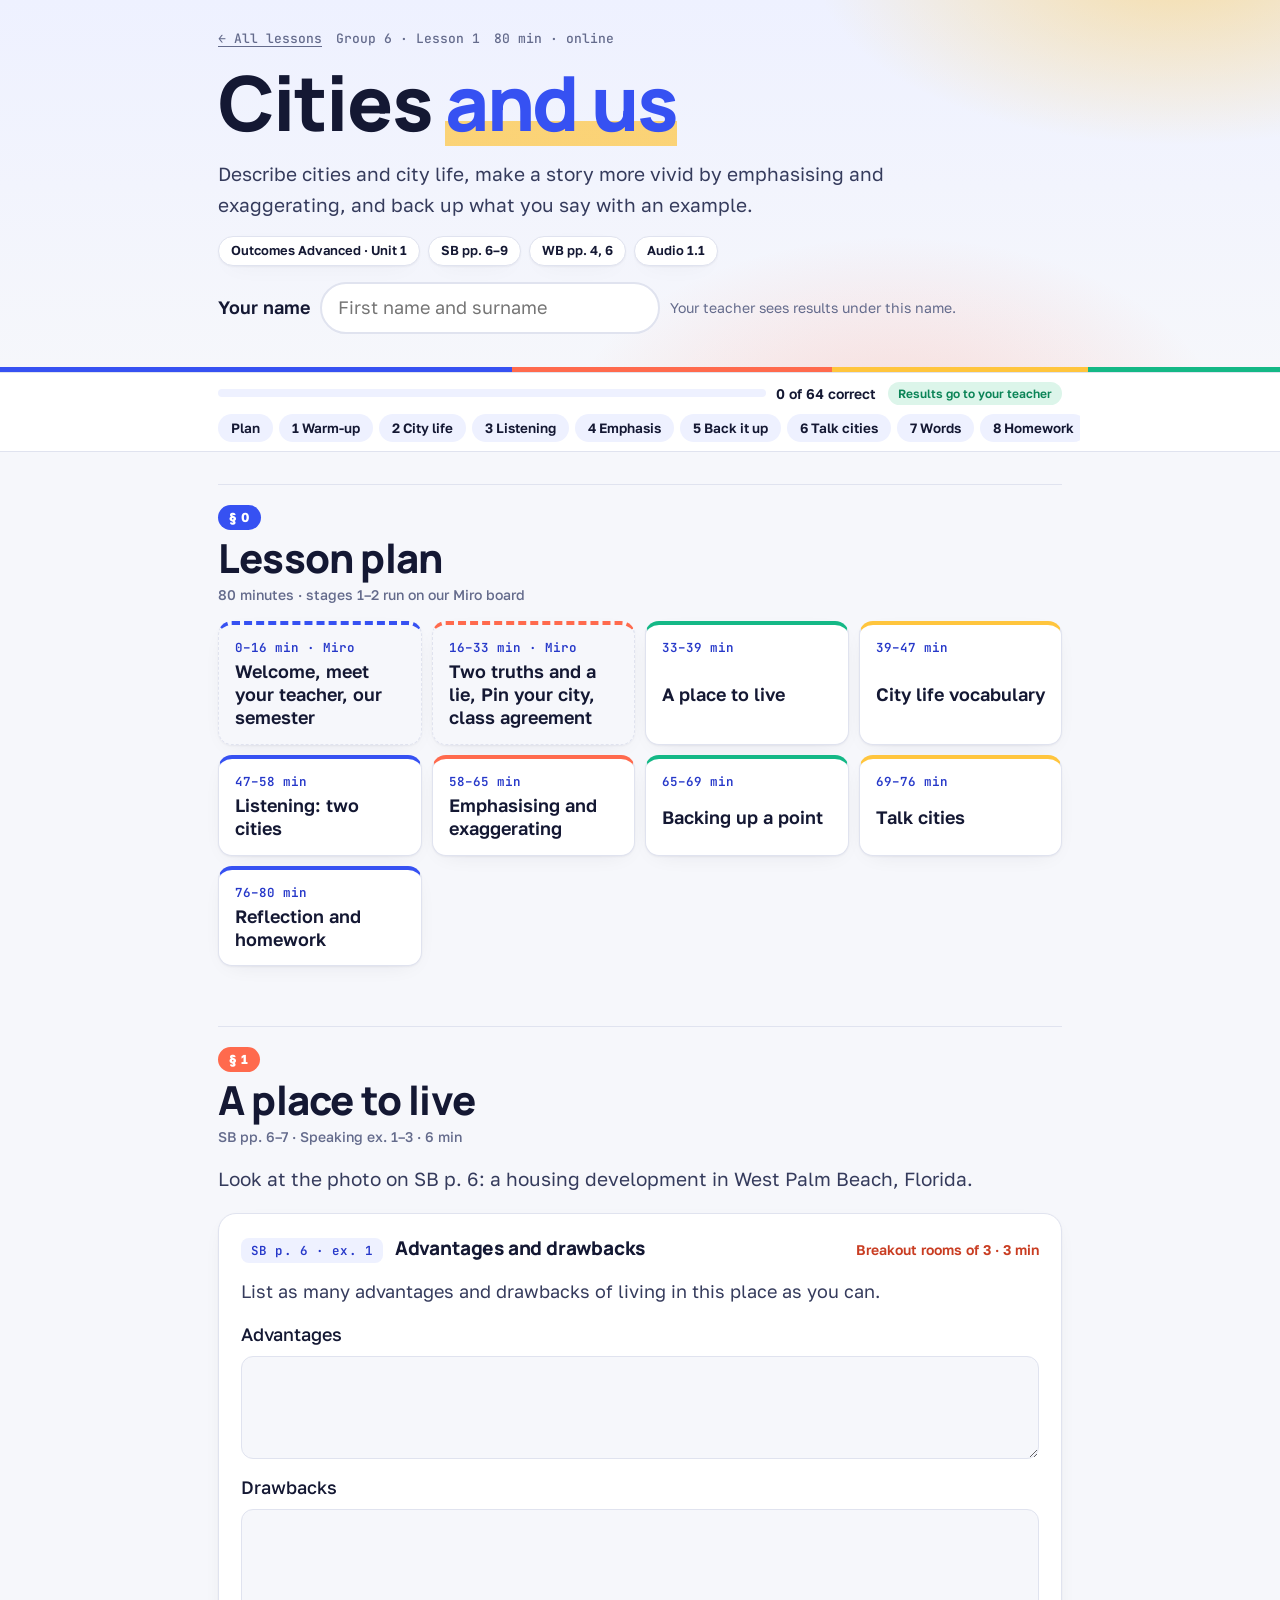
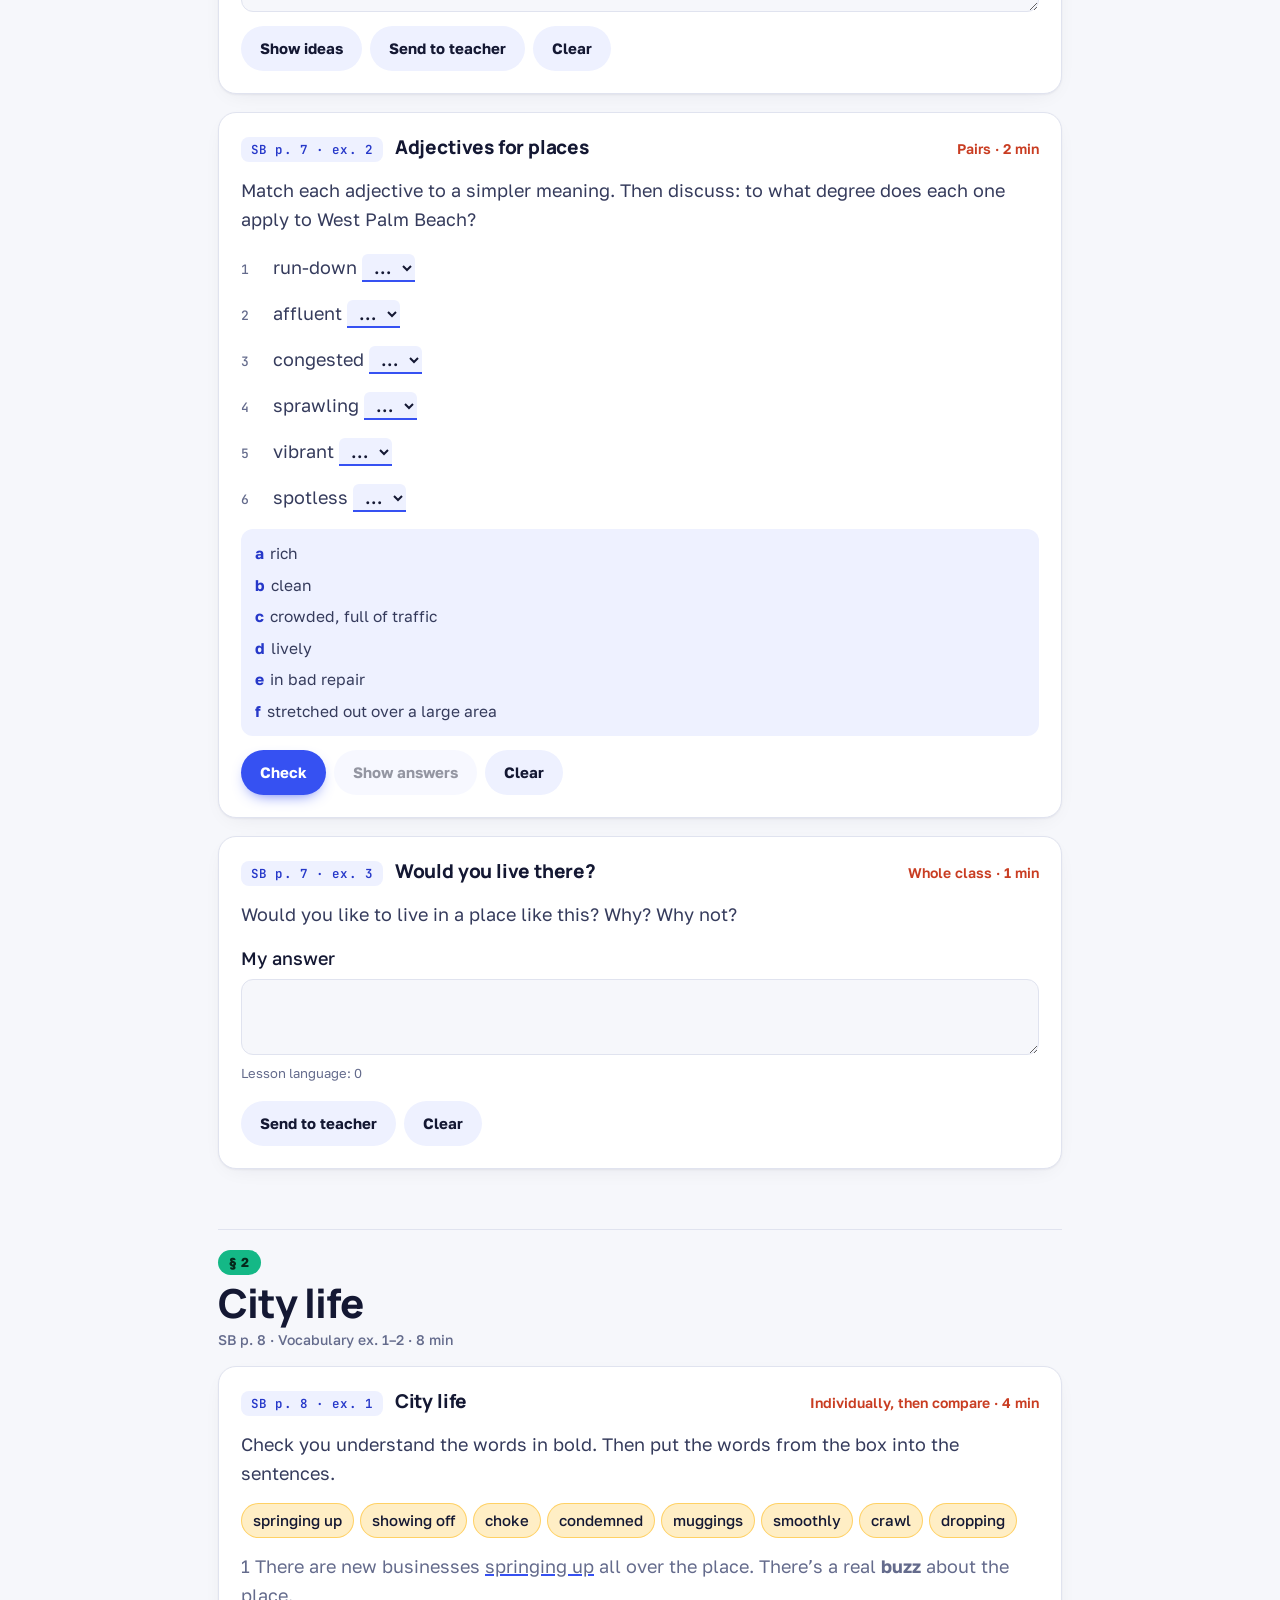
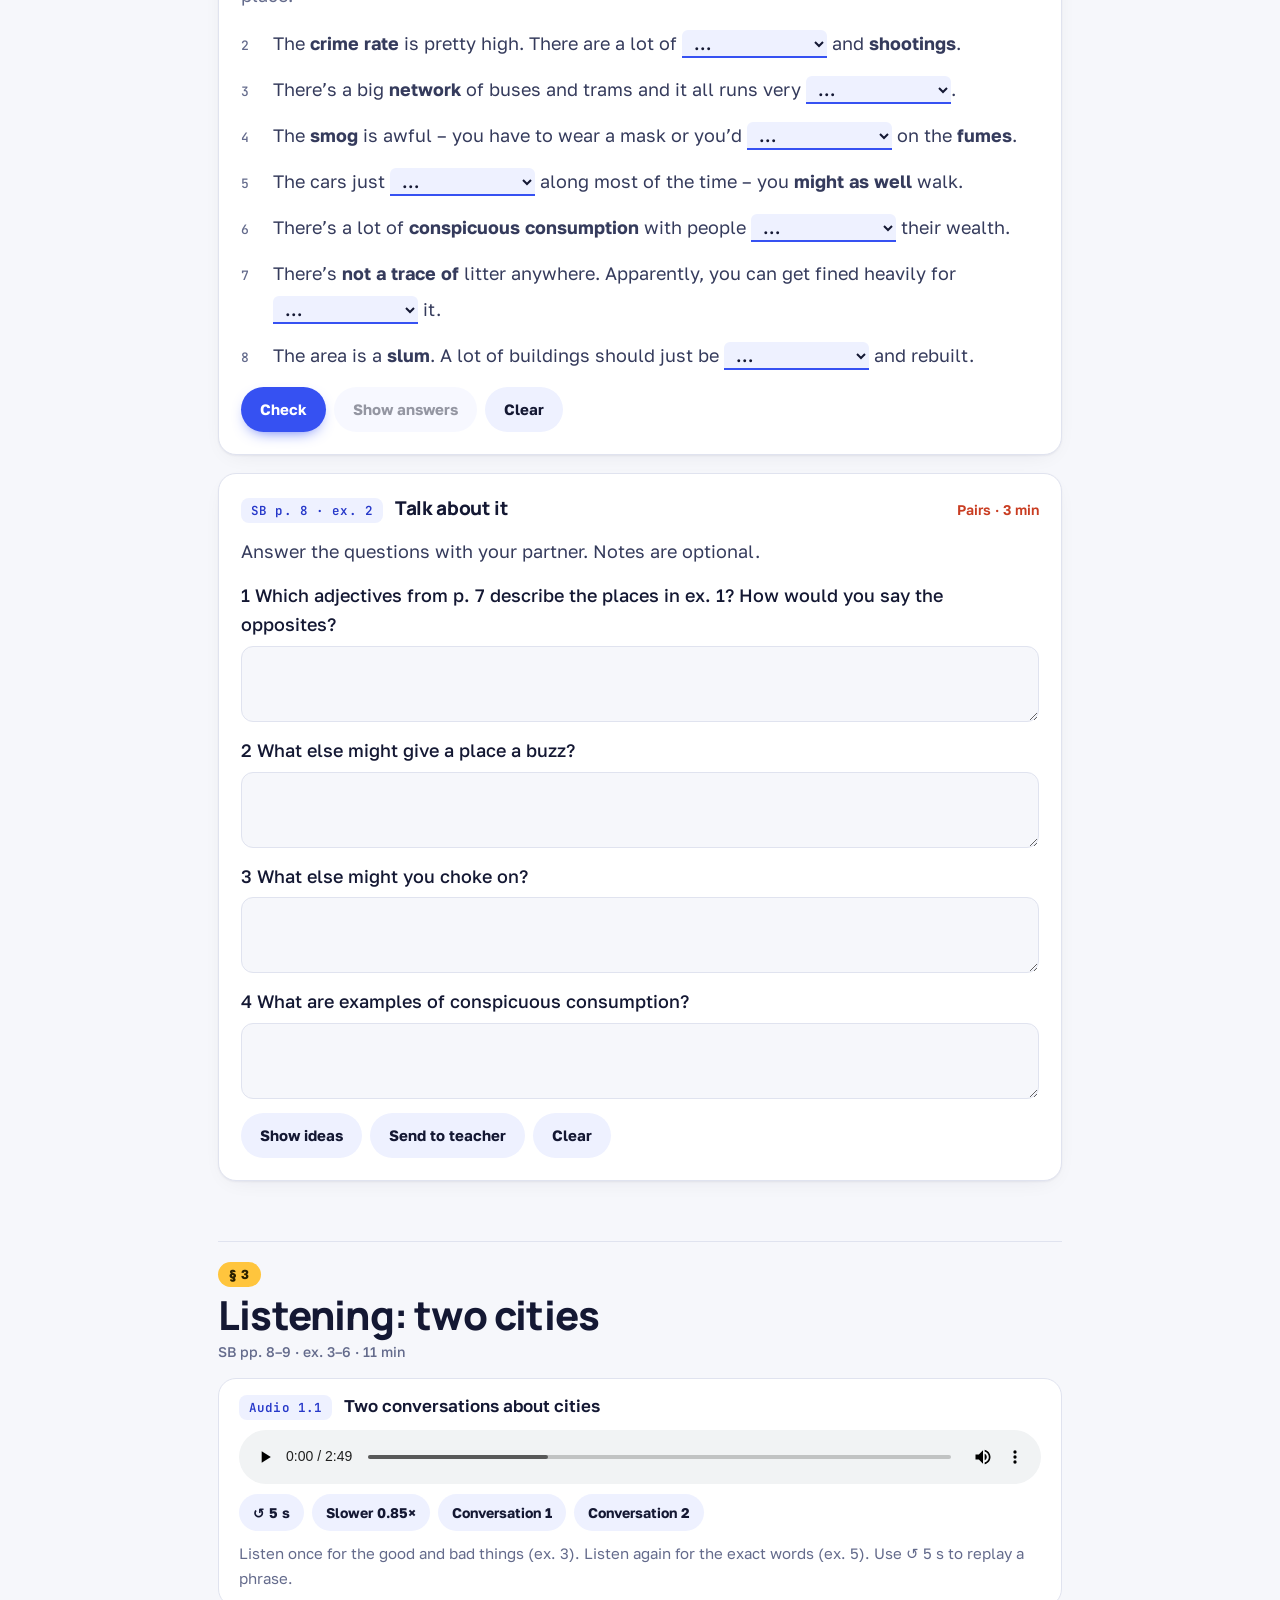
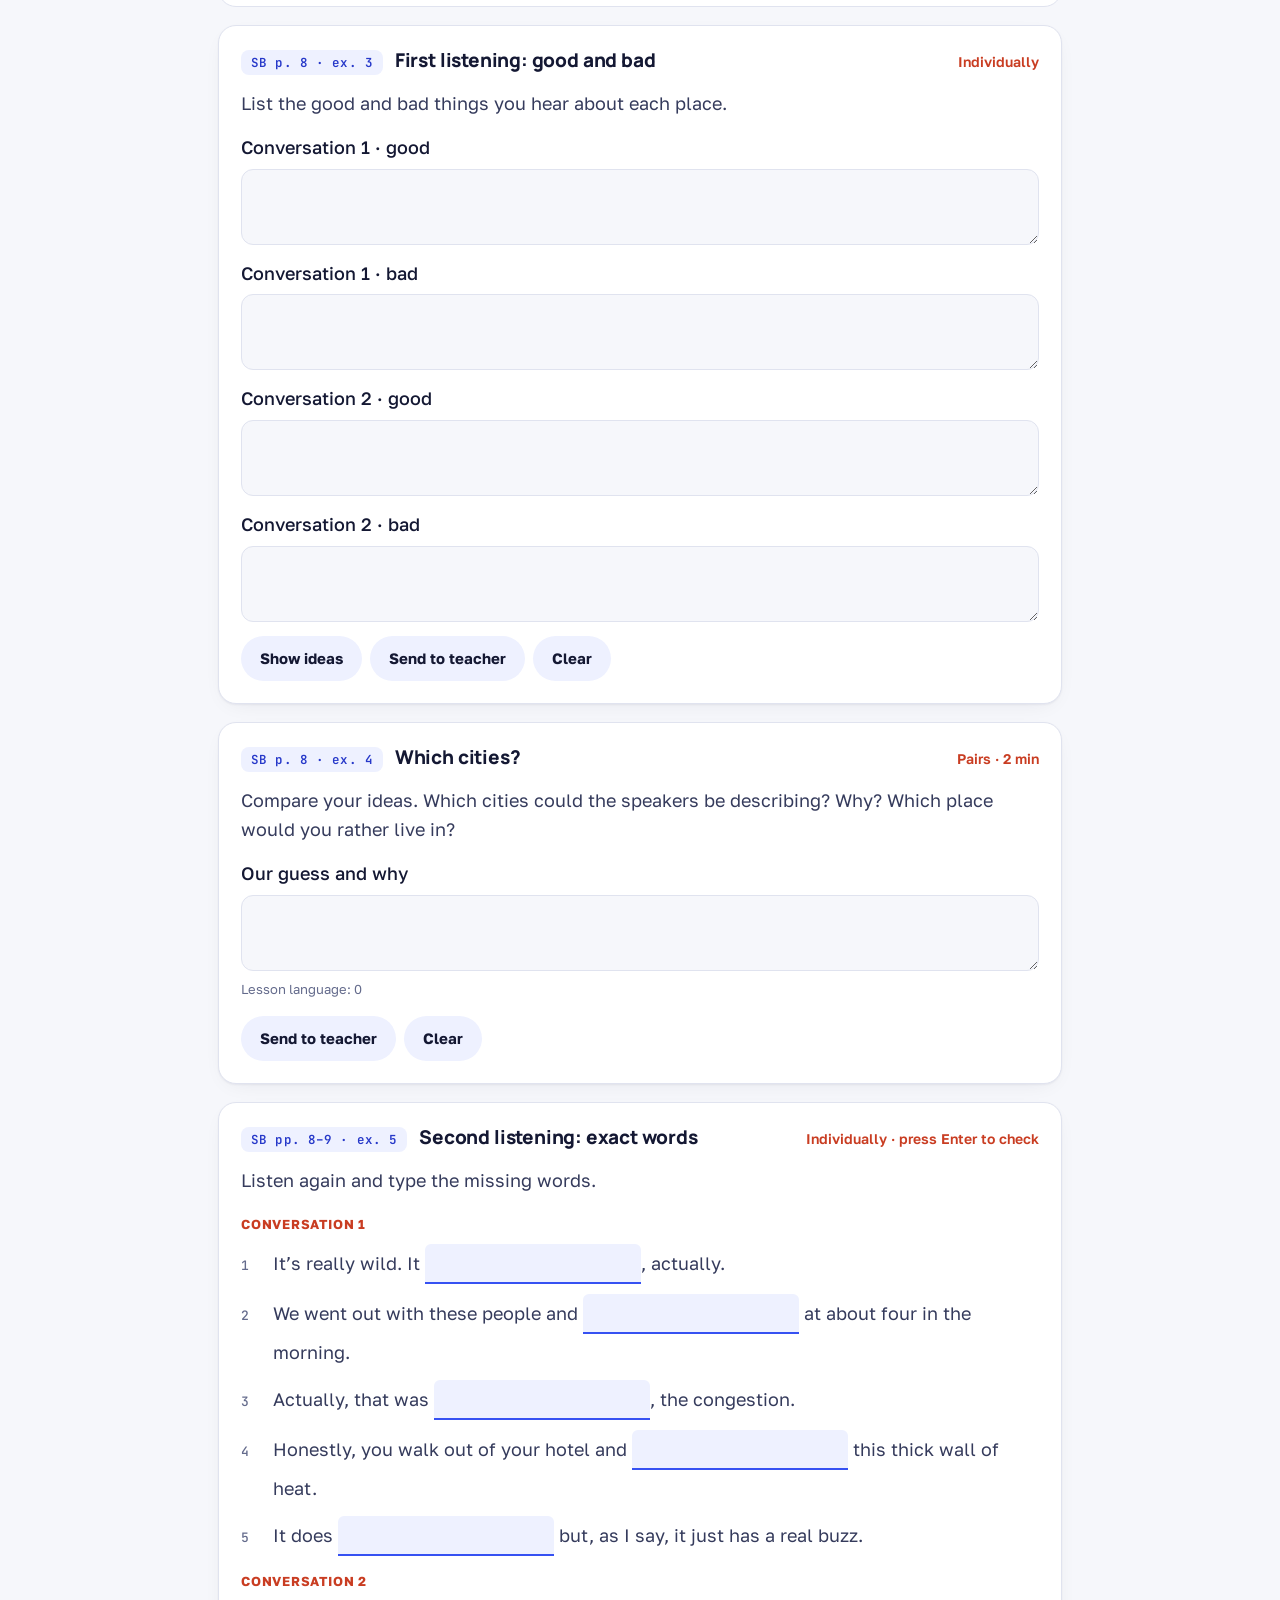
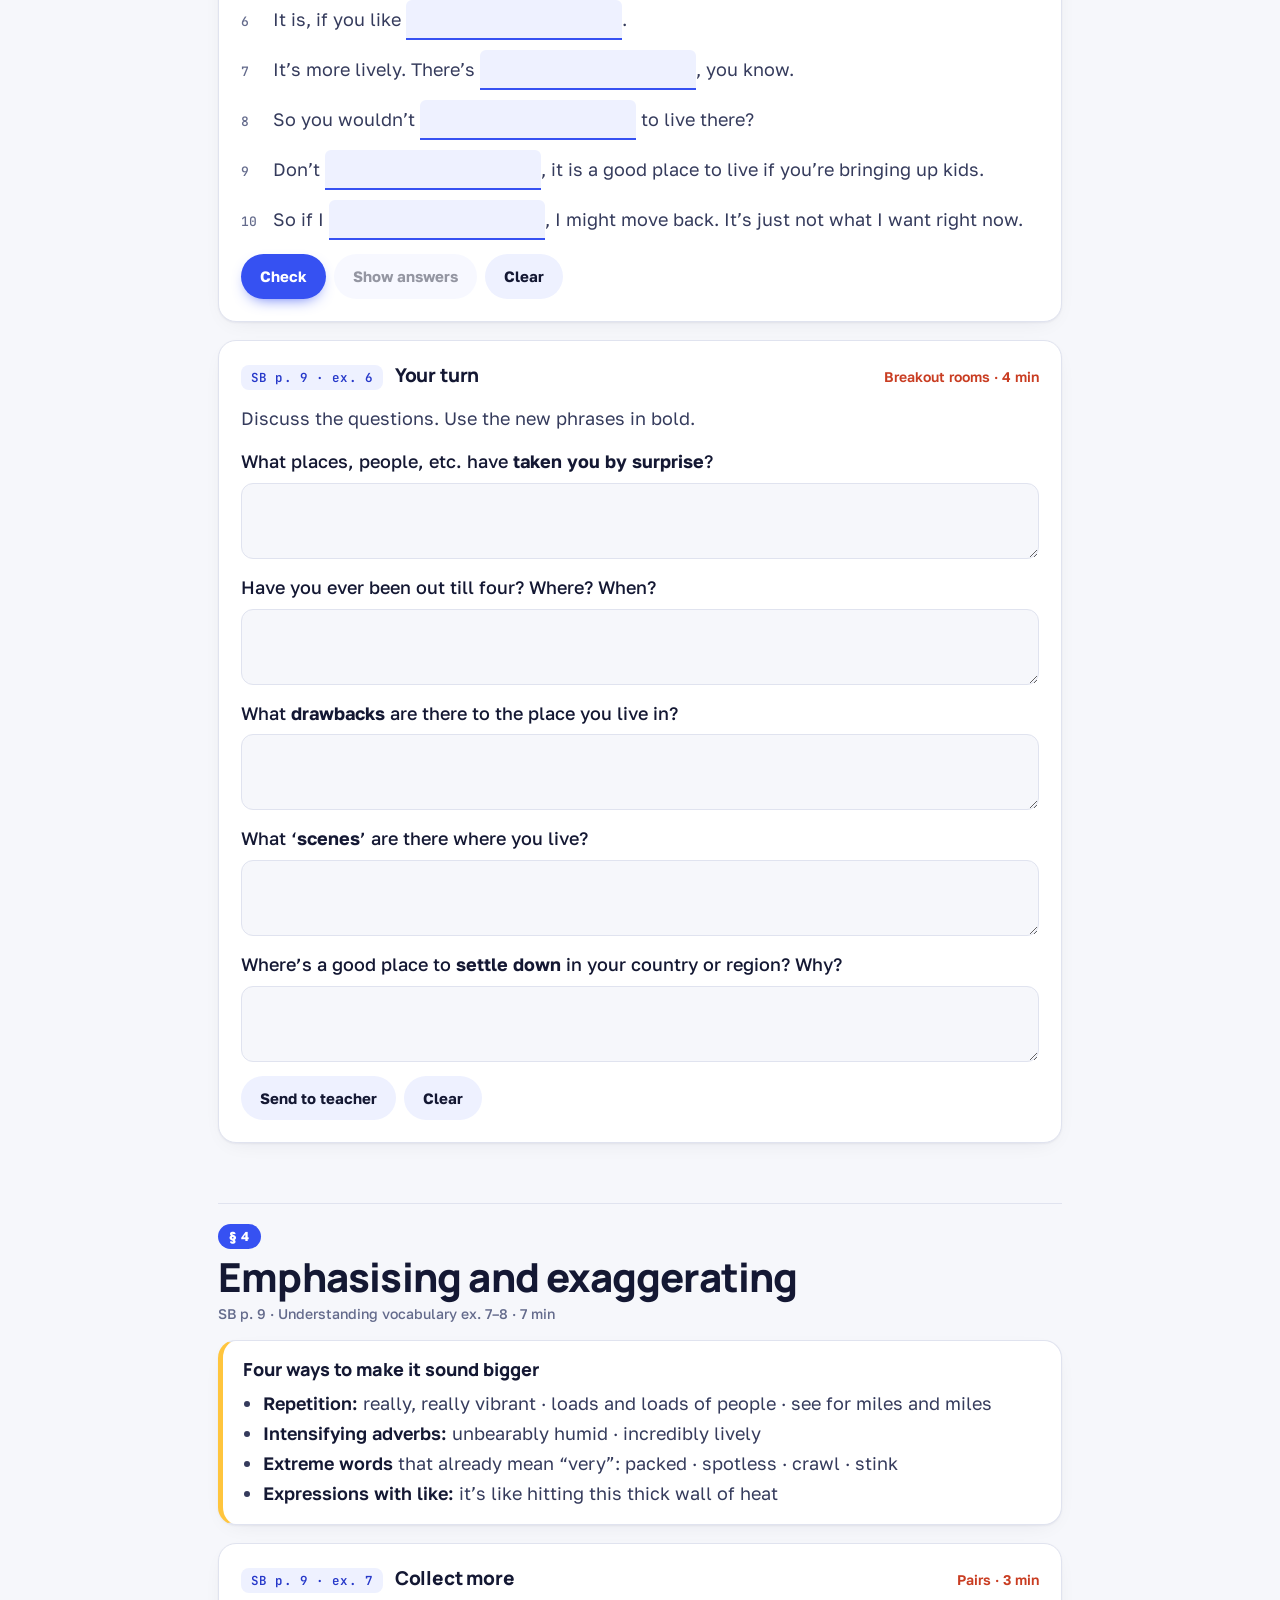
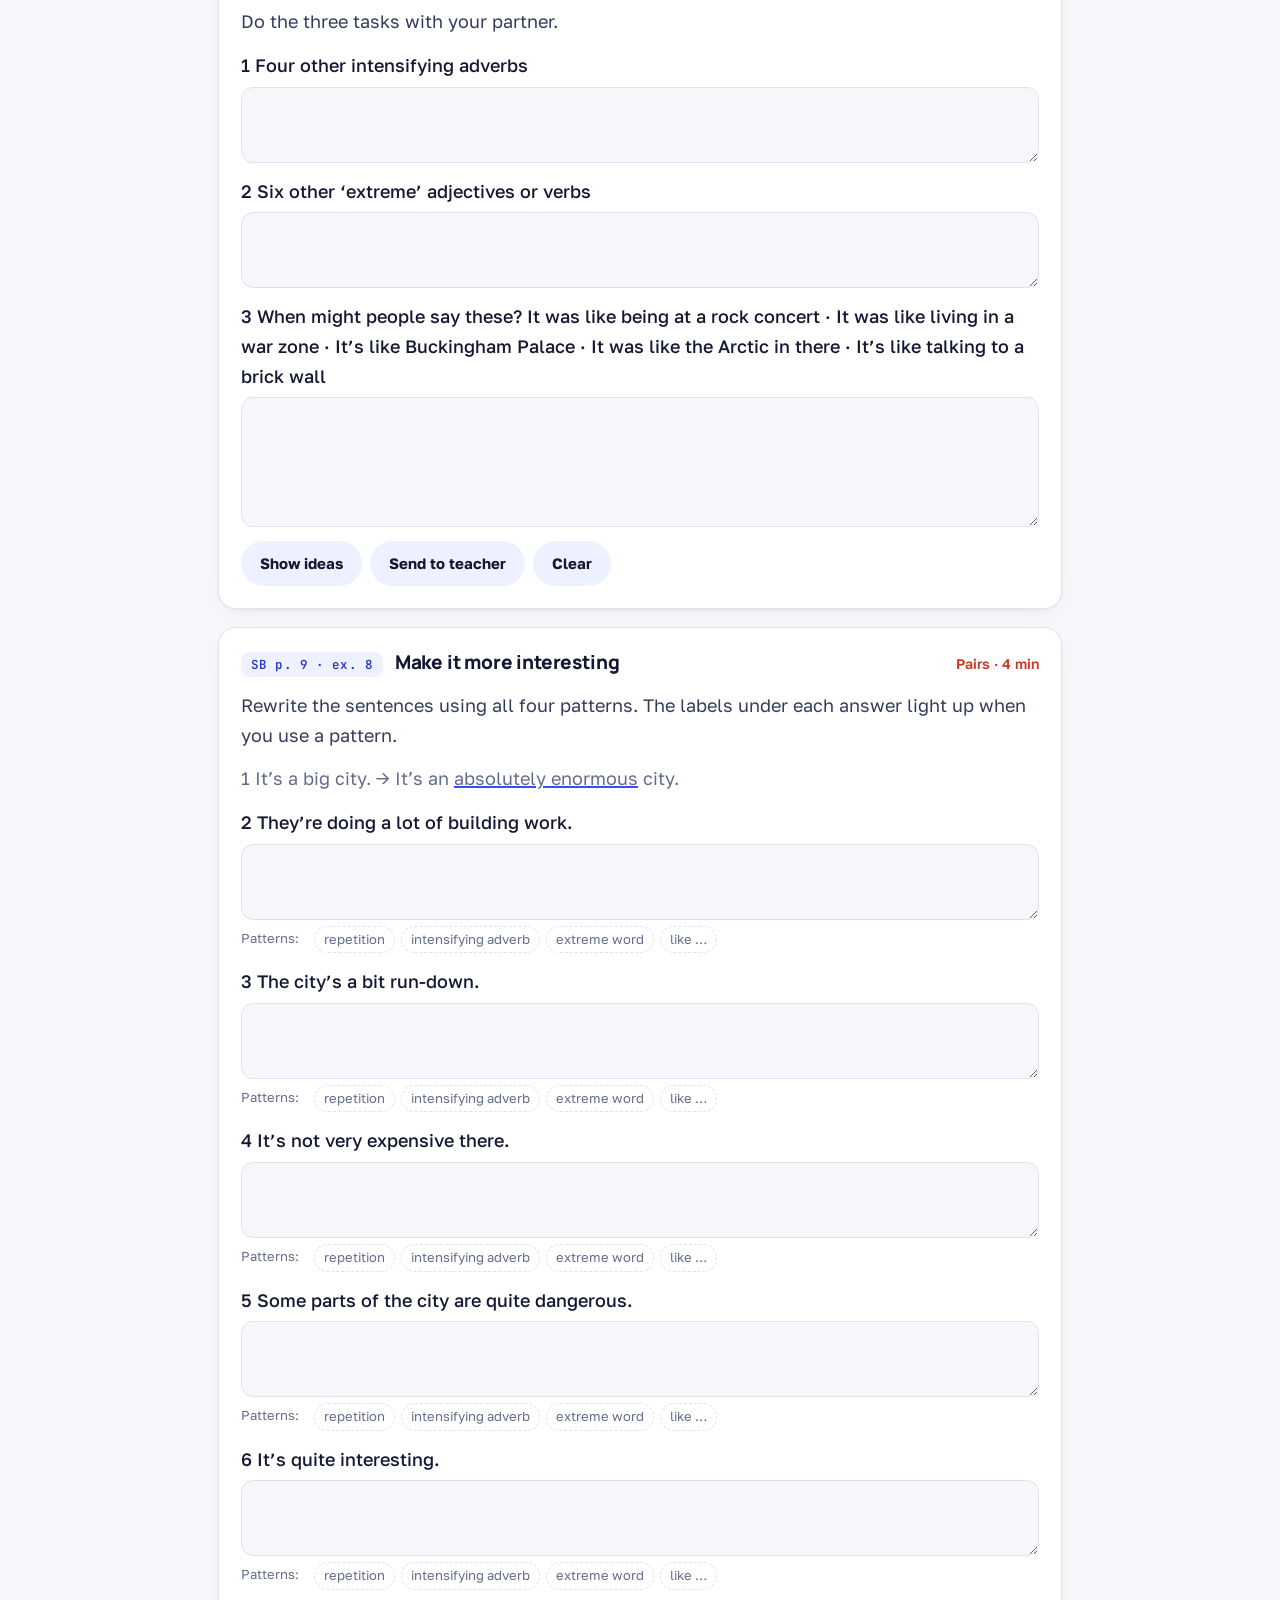
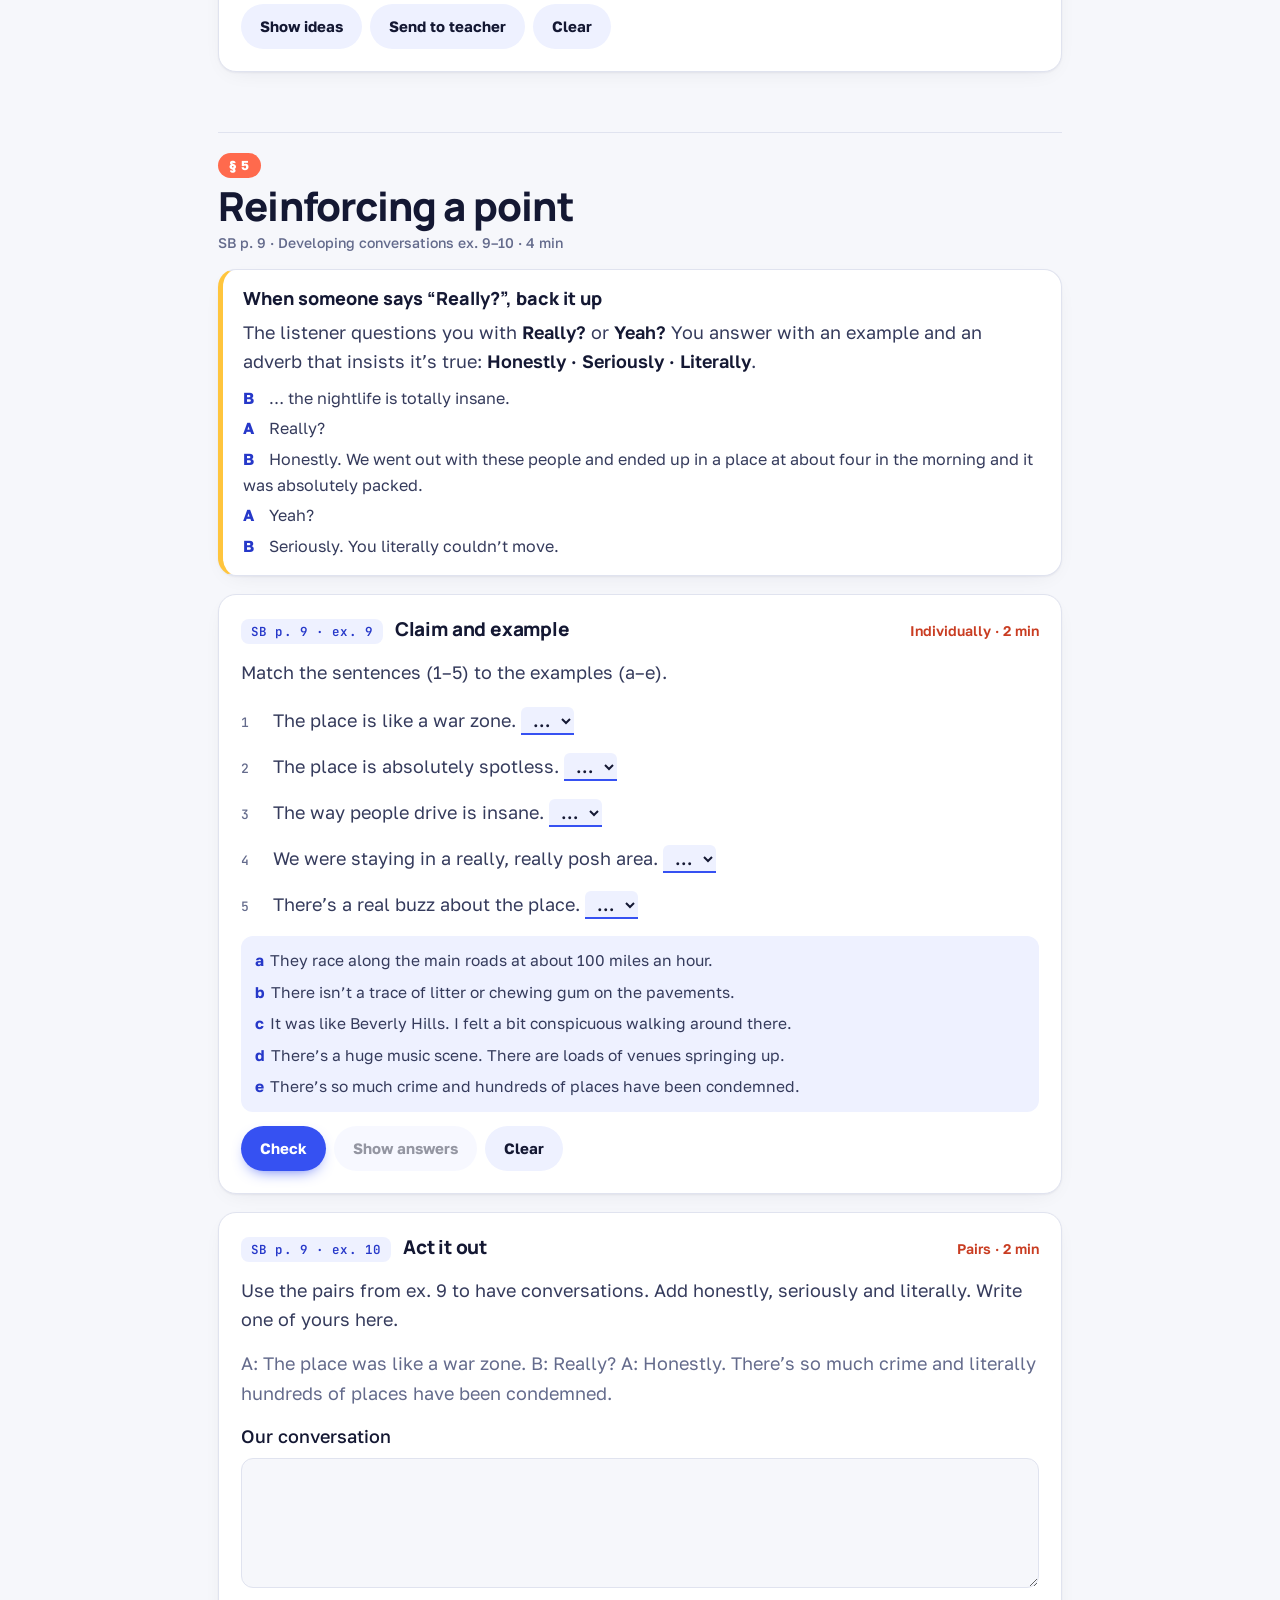
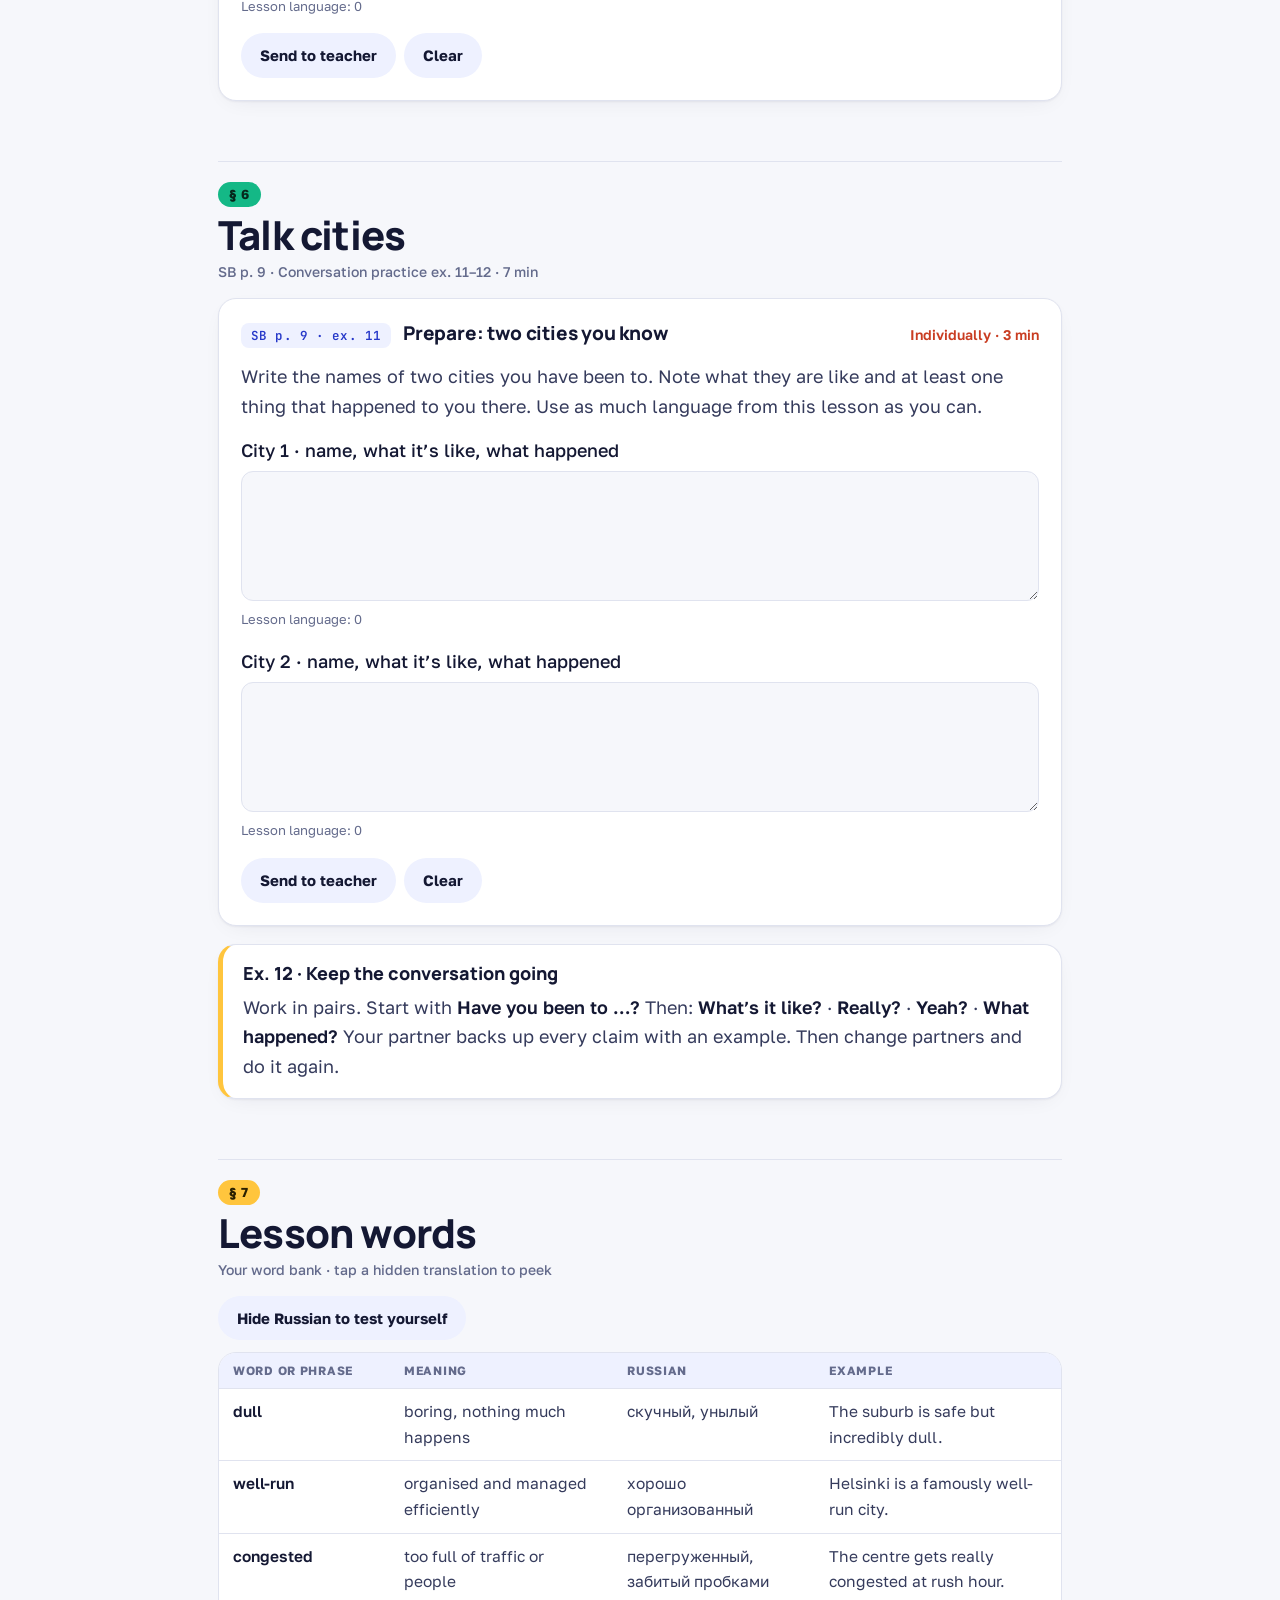
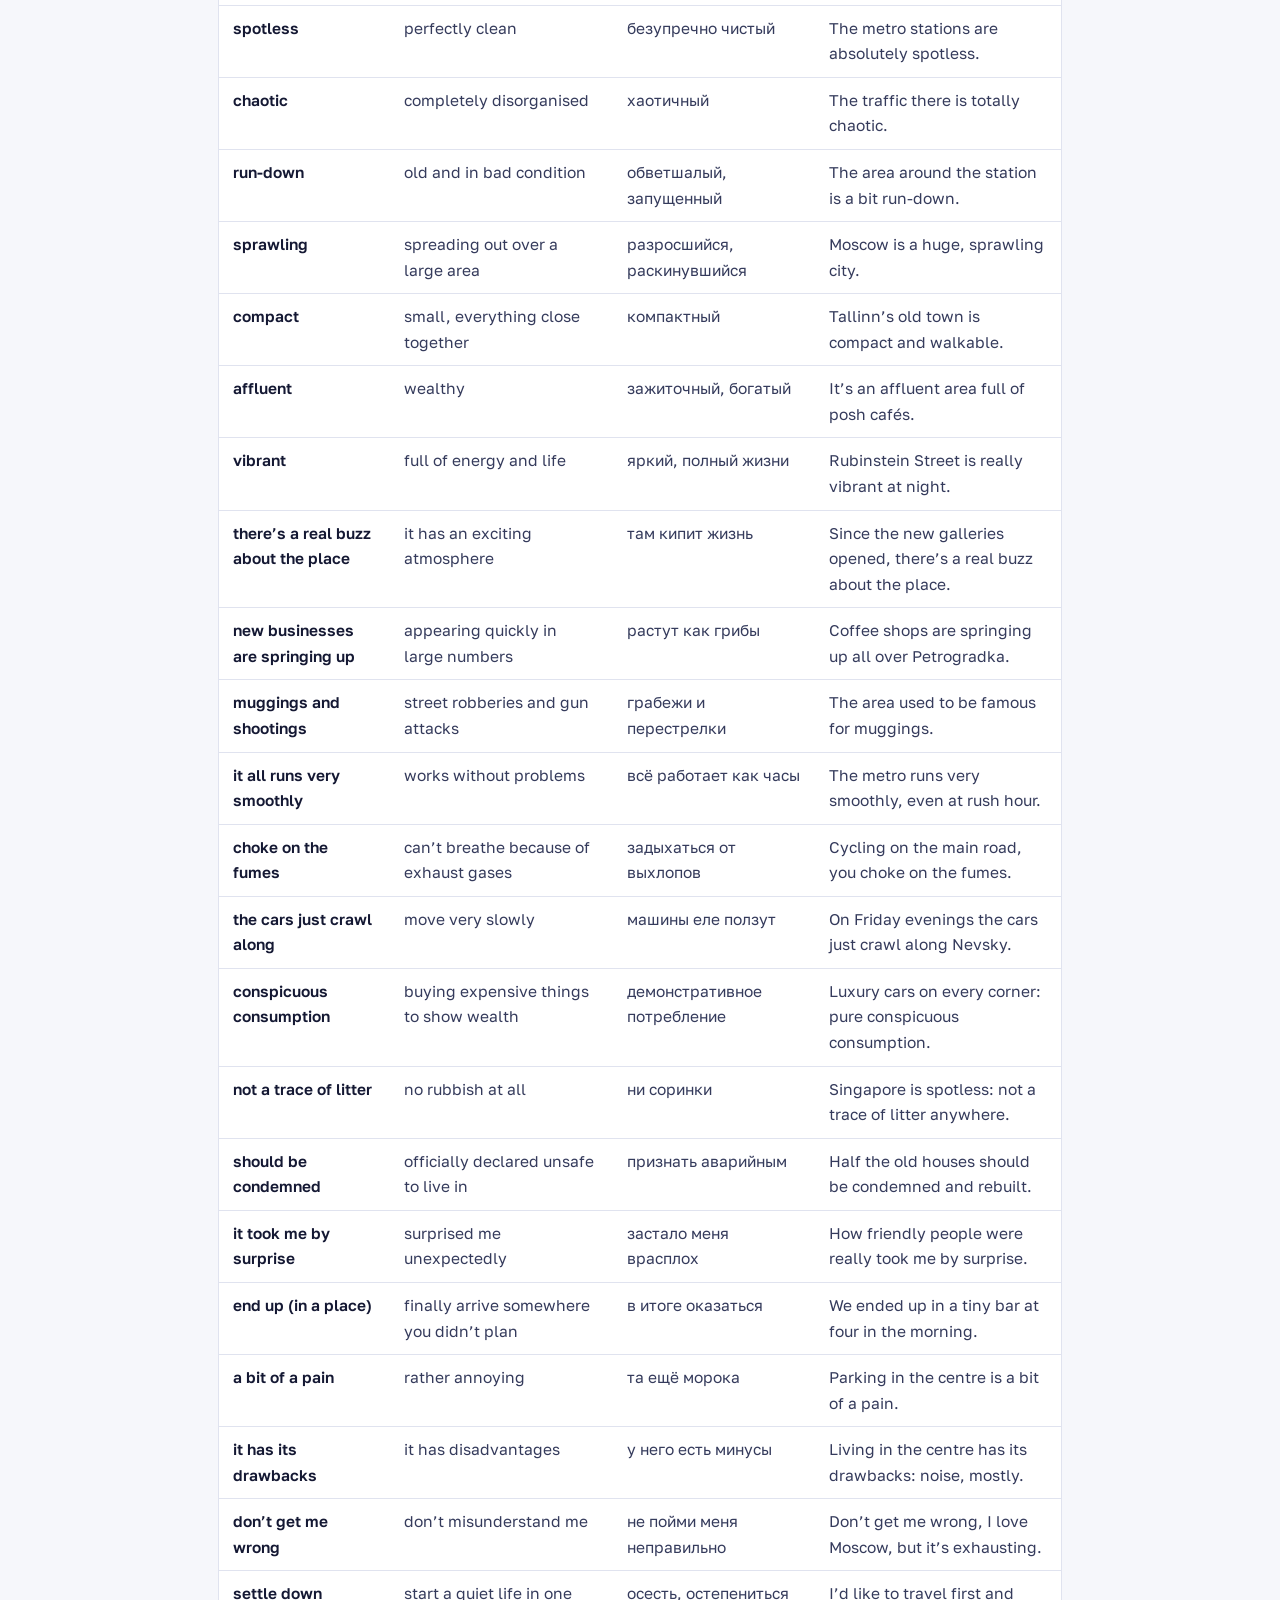
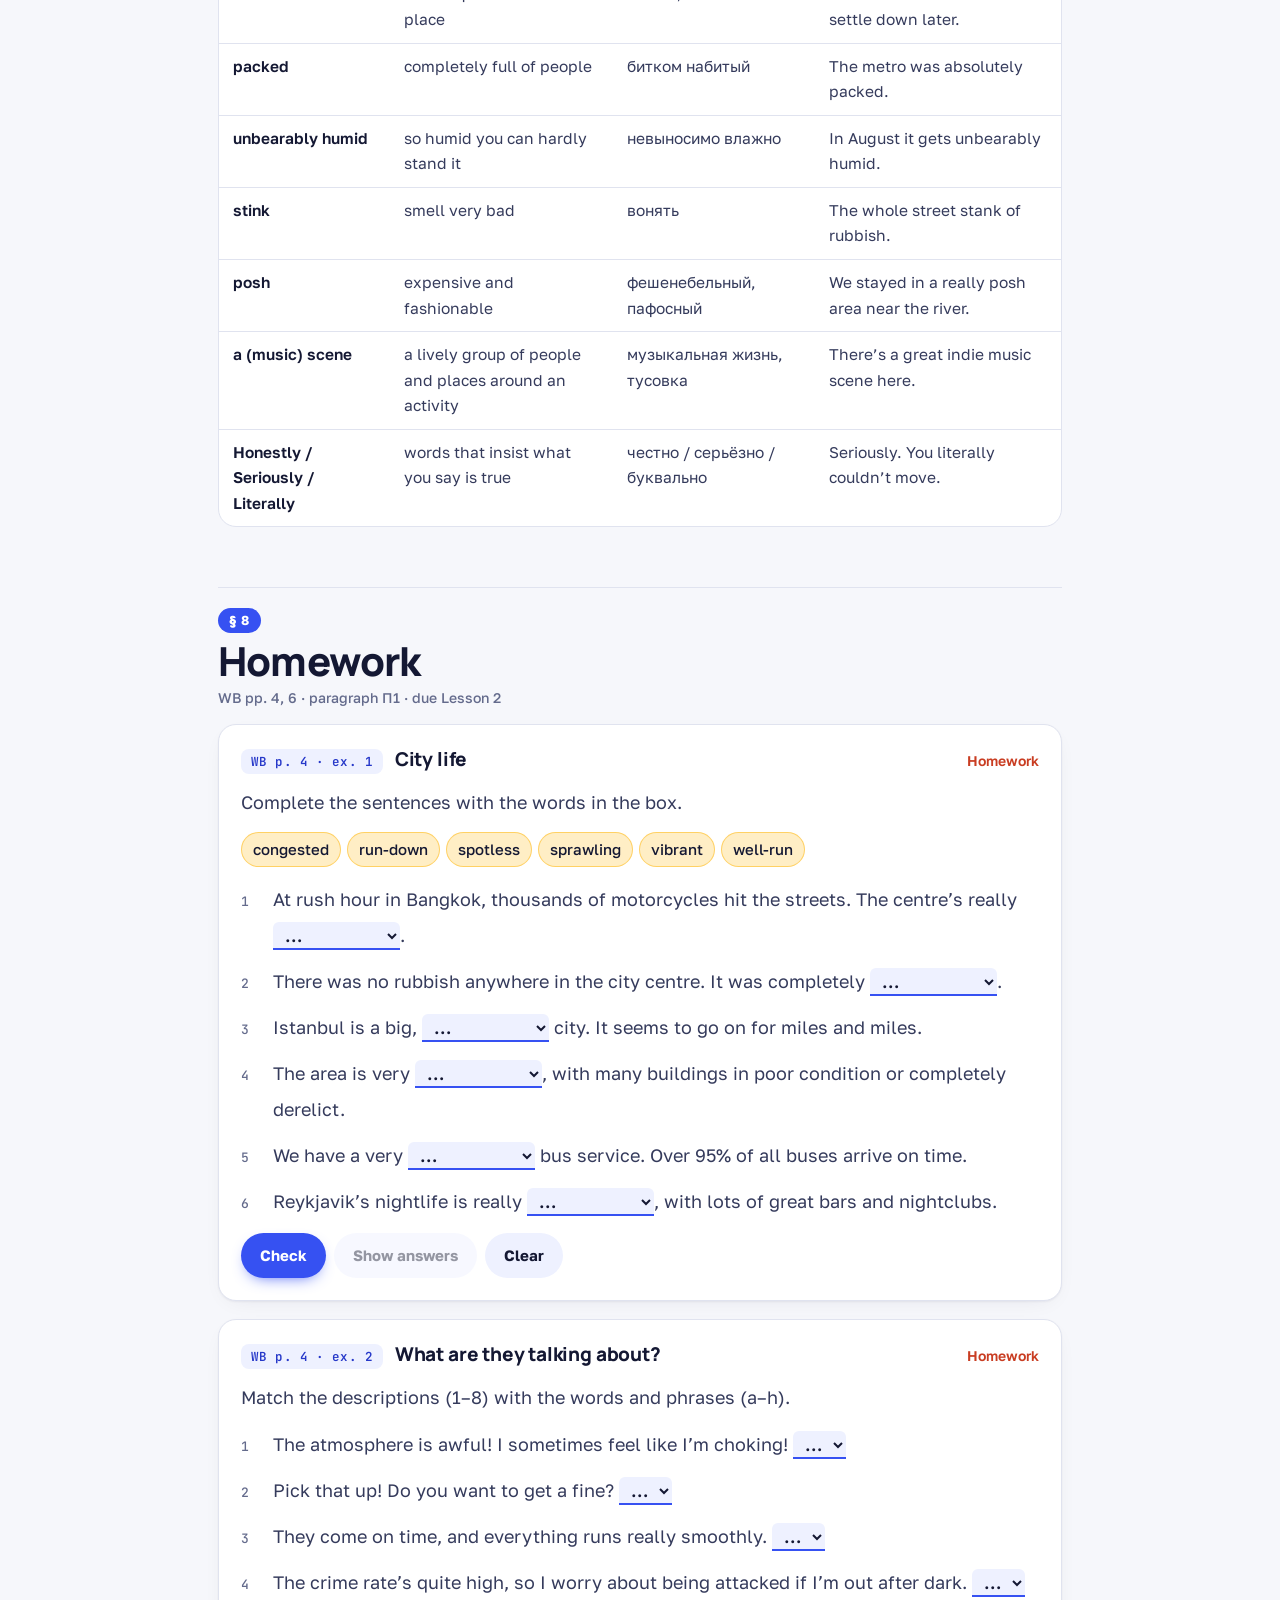
==== commit 58addeb1: "Lesson 4, Listening section: replace audio 9 with audio 10 (the lecture on culture and identity) Co-" ====
--- a/lessons/01-cities/index.html
+++ b/lessons/01-cities/index.html
@@ -8,13 +8,13 @@
 <link rel="preconnect" href="https://fonts.googleapis.com">
 <link rel="preconnect" href="https://fonts.gstatic.com" crossorigin>
 <link rel="stylesheet" href="https://fonts.googleapis.com/css2?family=Manrope:wght@500;700;800&family=Golos+Text:wght@400;500;600;700&family=JetBrains+Mono:wght@500;600&display=swap">
-<link rel="stylesheet" href="../../assets/style.css?v=202611121239">
+<link rel="stylesheet" href="../../assets/style.css?v=202611121250">
 </head>
 <body>
 <div id="app"><noscript>This lesson needs JavaScript switched on.</noscript></div>
-<script src="../../assets/config.js?v=202611121239"></script>
-<script src="../../assets/course.js?v=202611121239"></script>
-<script src="lesson.js?v=202611121239"></script>
-<script src="../../assets/engine.js?v=202611121239"></script>
+<script src="../../assets/config.js?v=202611121250"></script>
+<script src="../../assets/course.js?v=202611121250"></script>
+<script src="lesson.js?v=202611121250"></script>
+<script src="../../assets/engine.js?v=202611121250"></script>
 </body>
 </html>
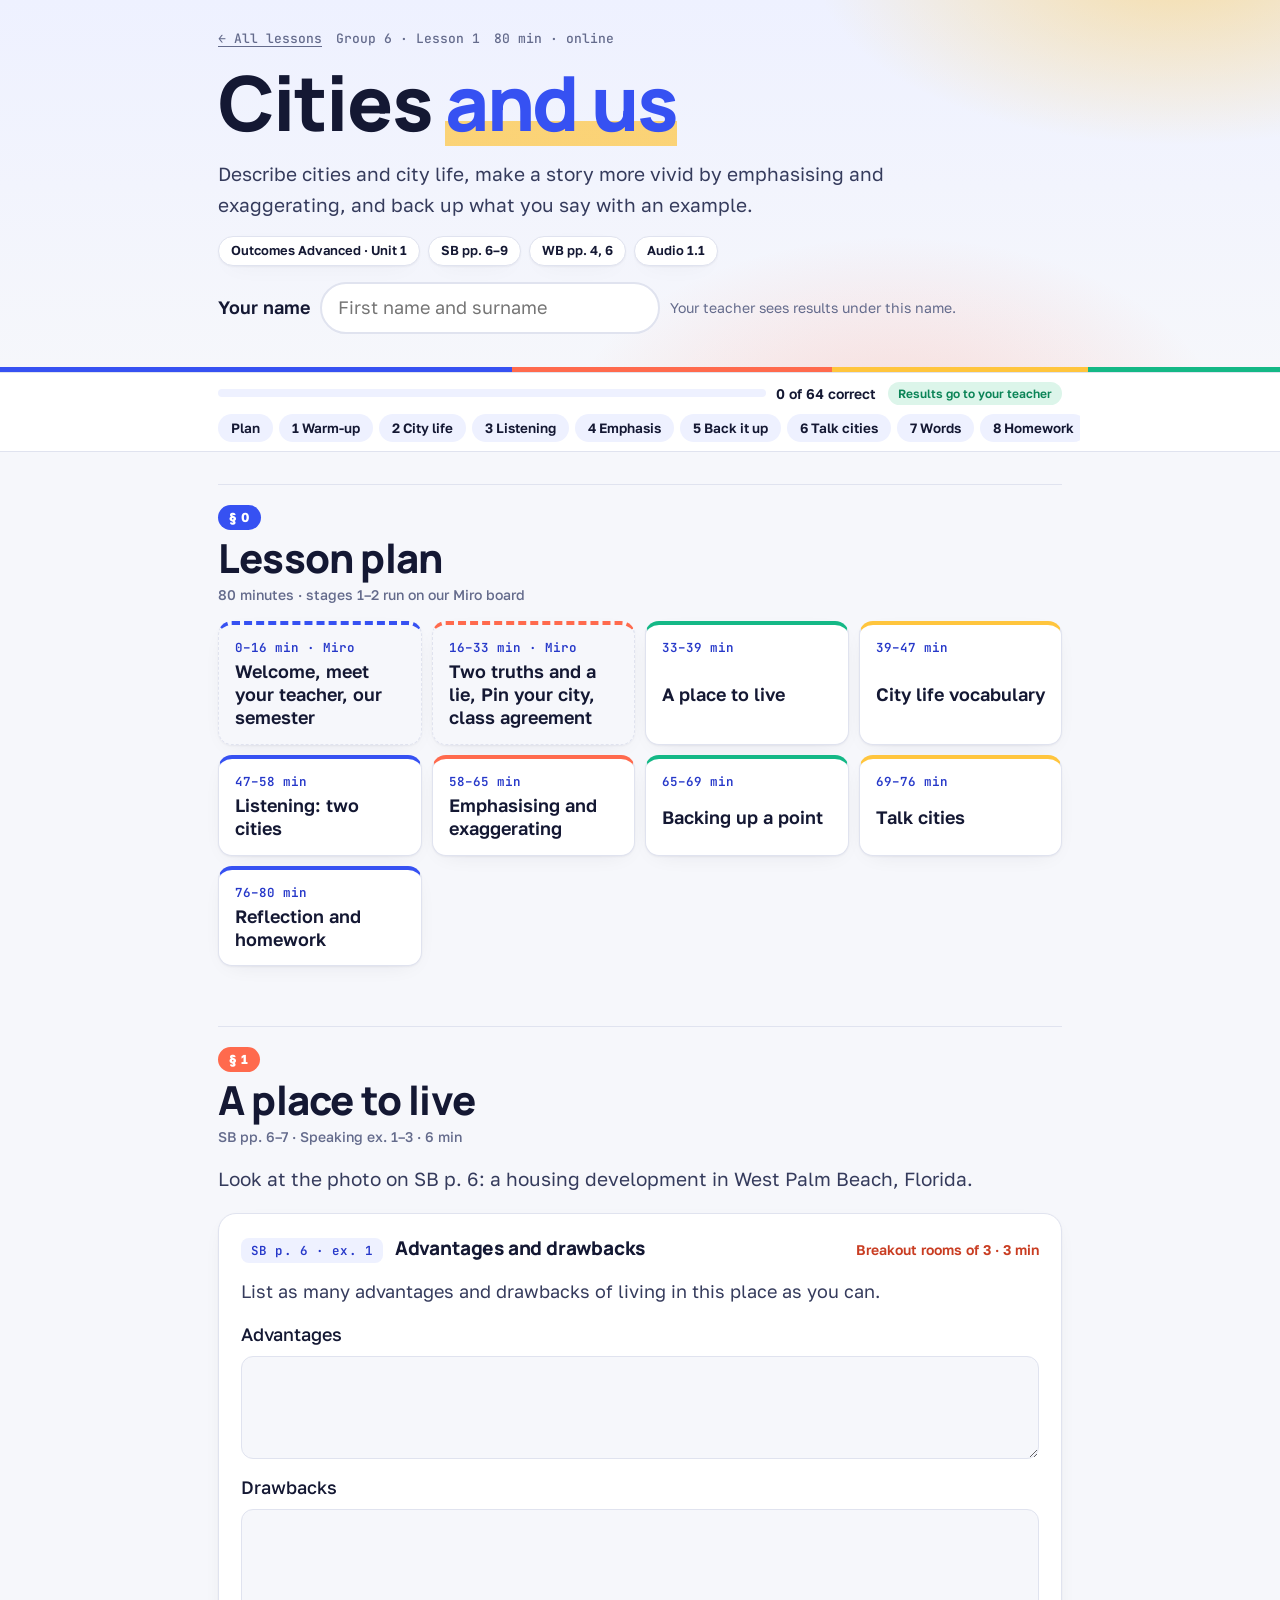
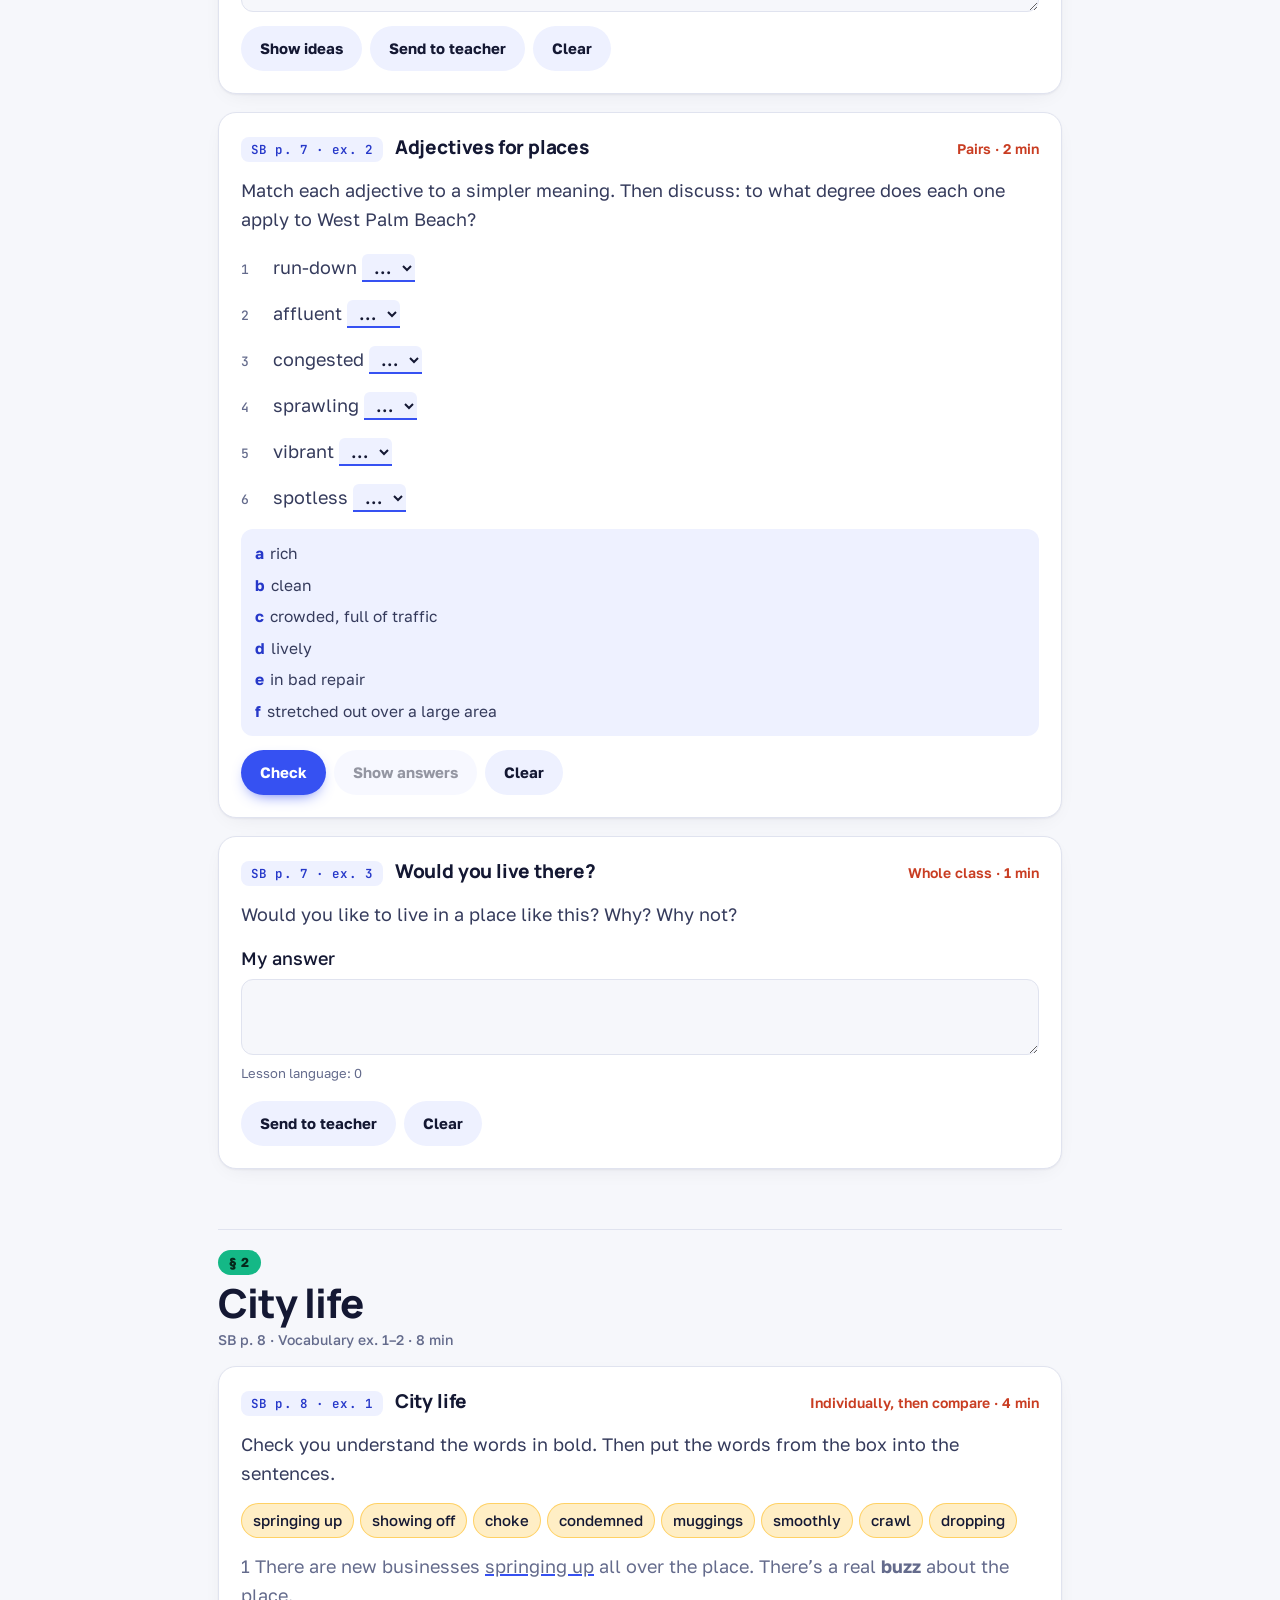
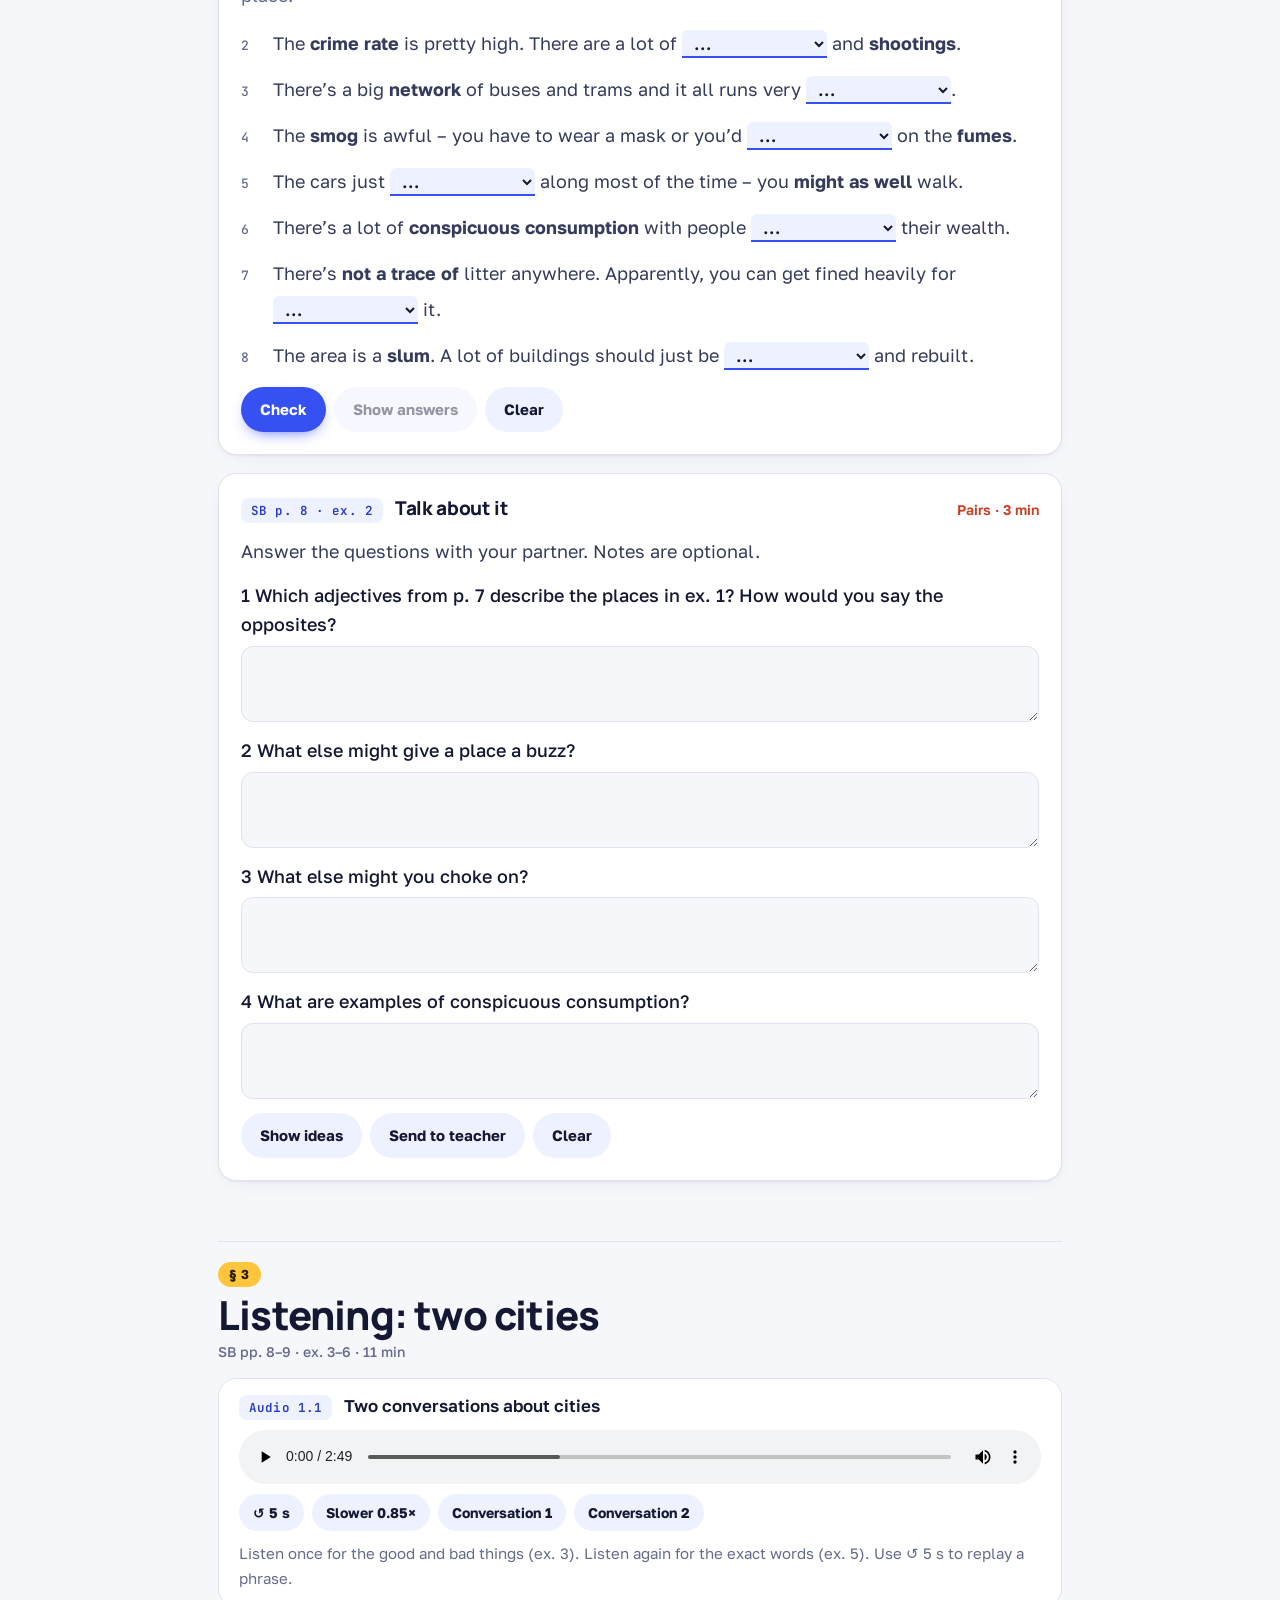
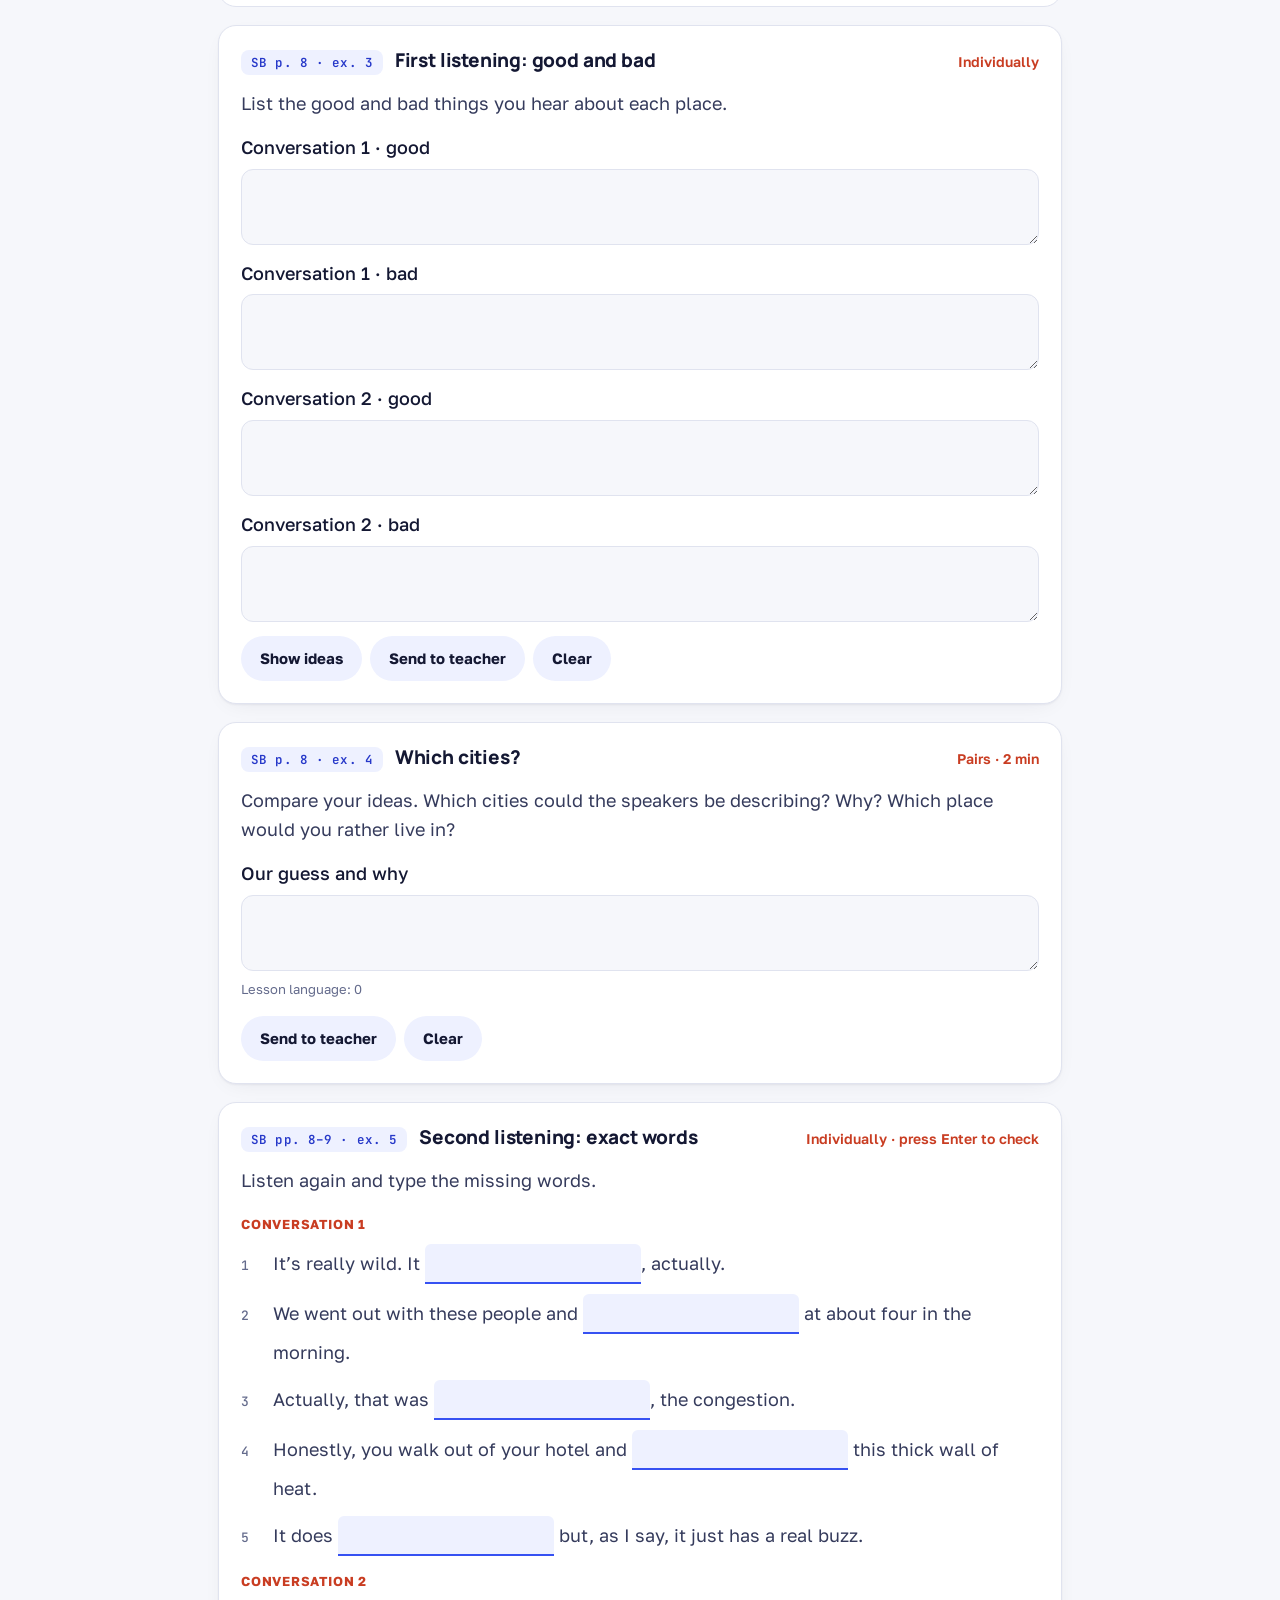
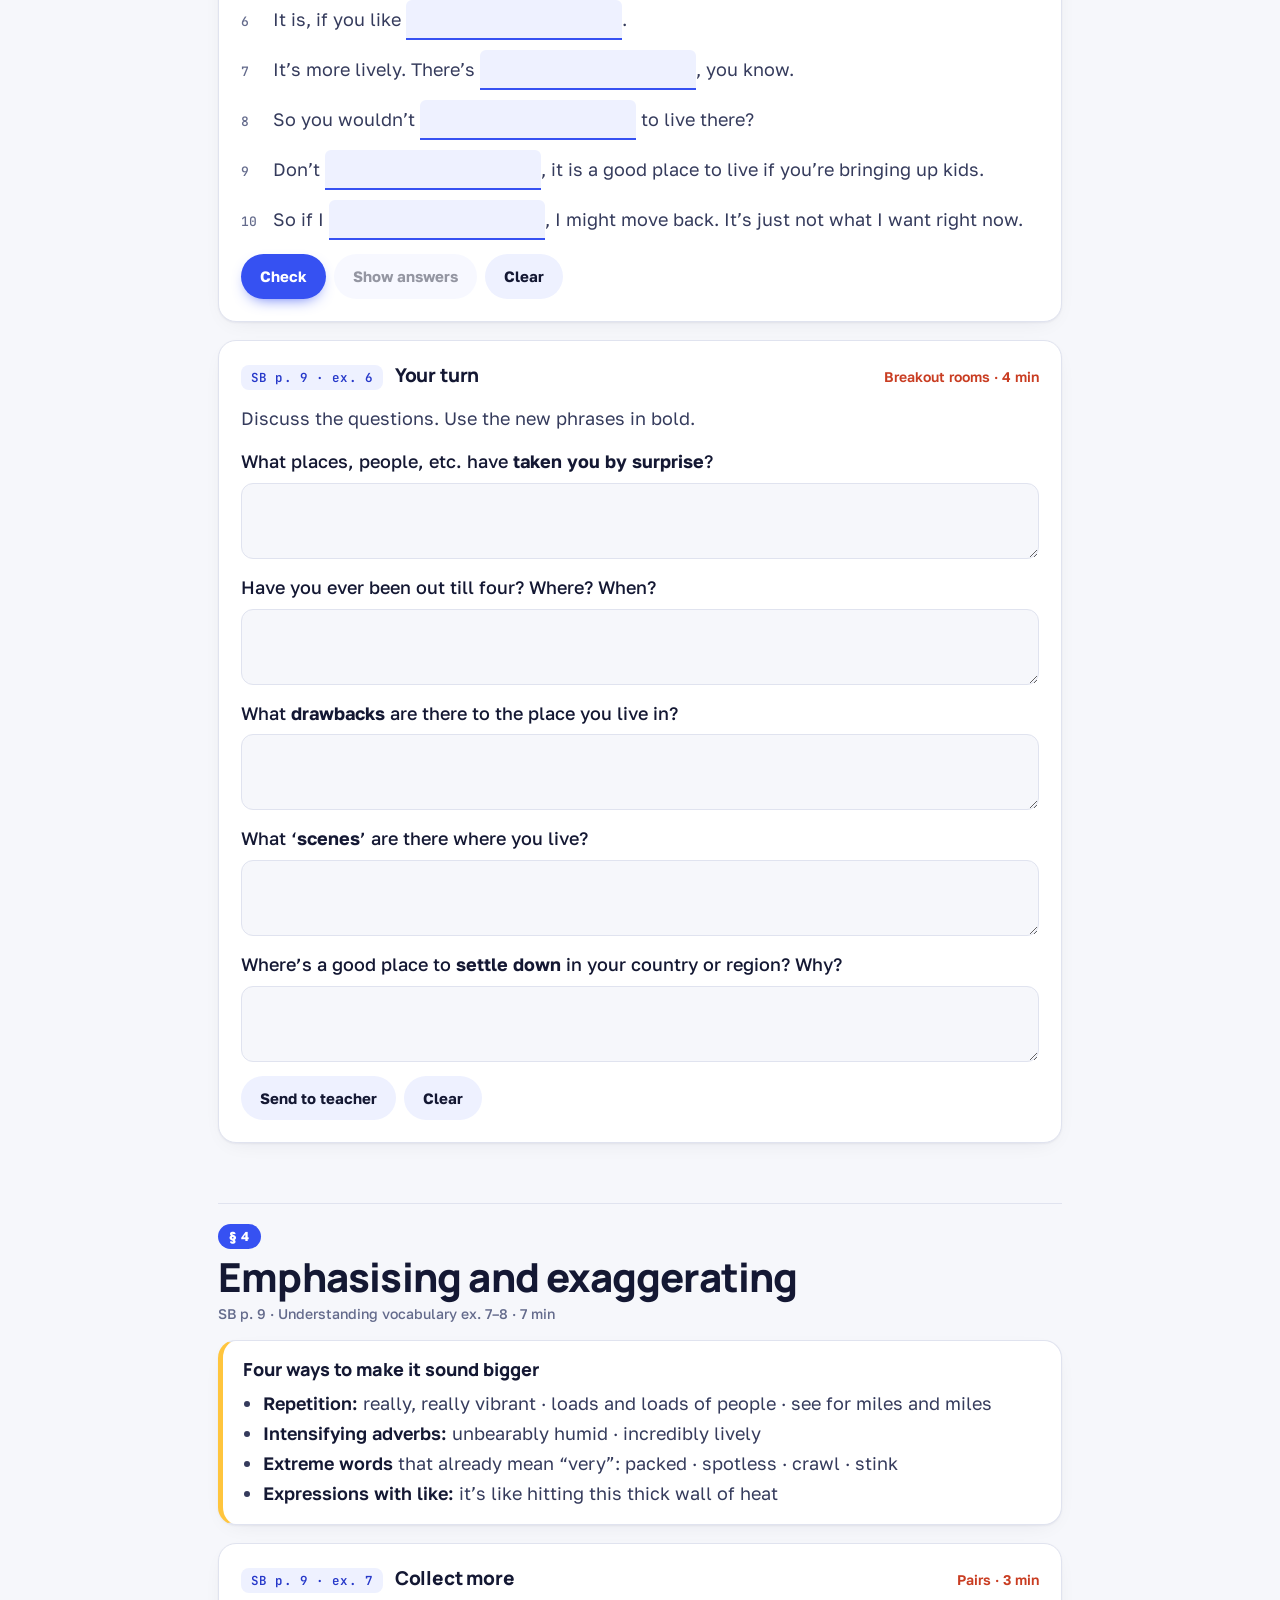
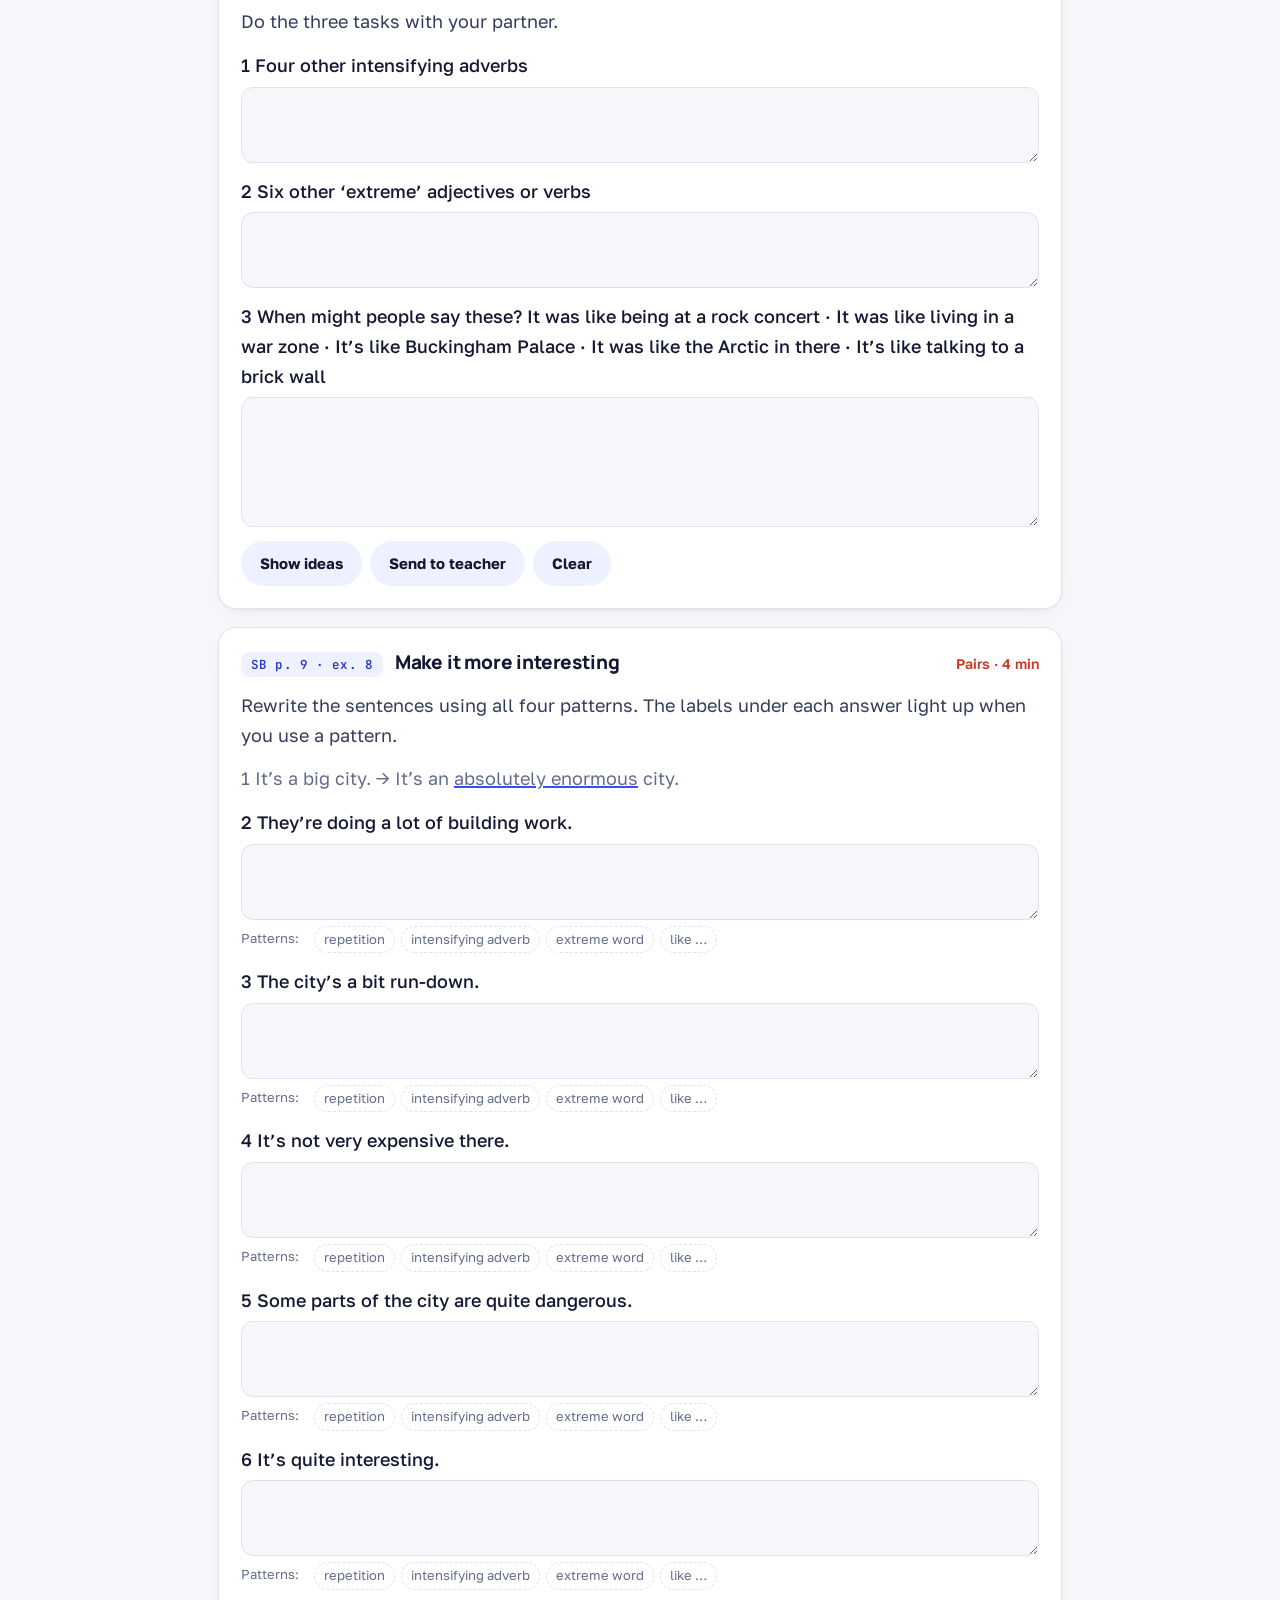
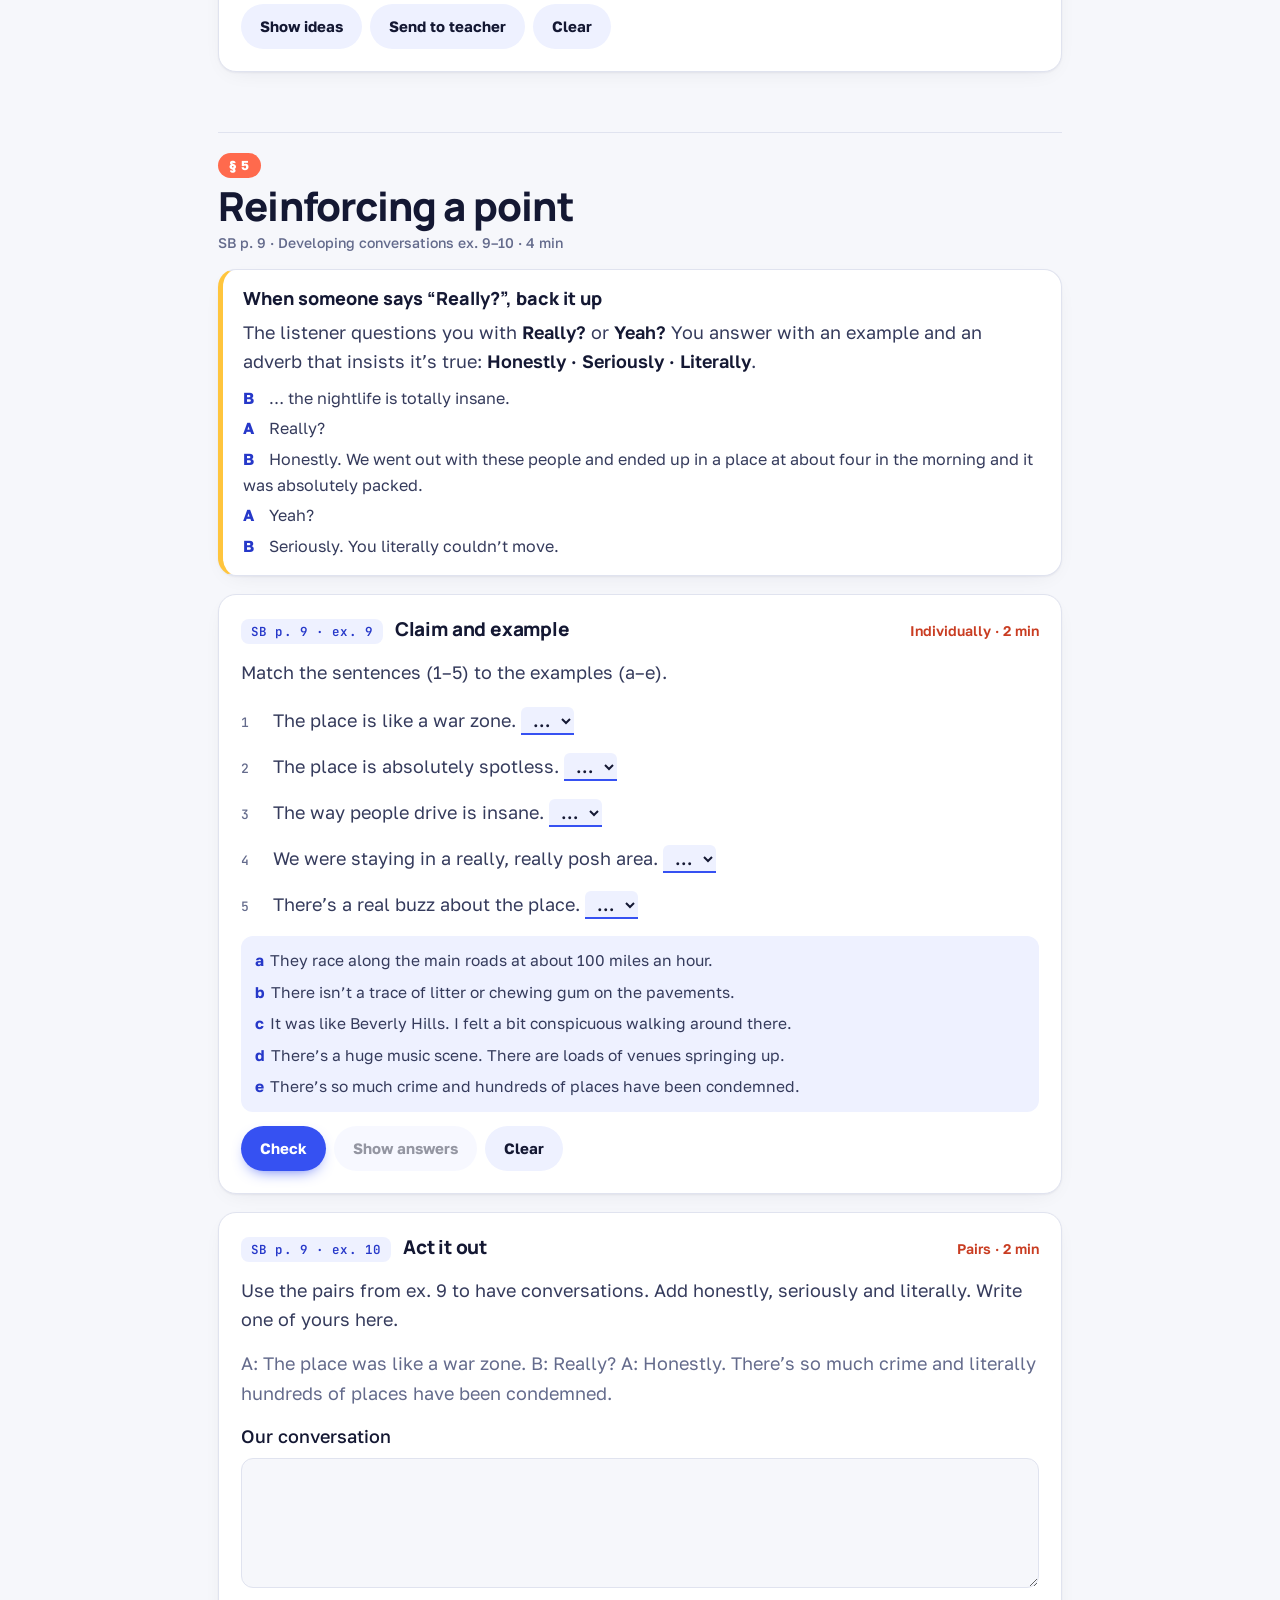
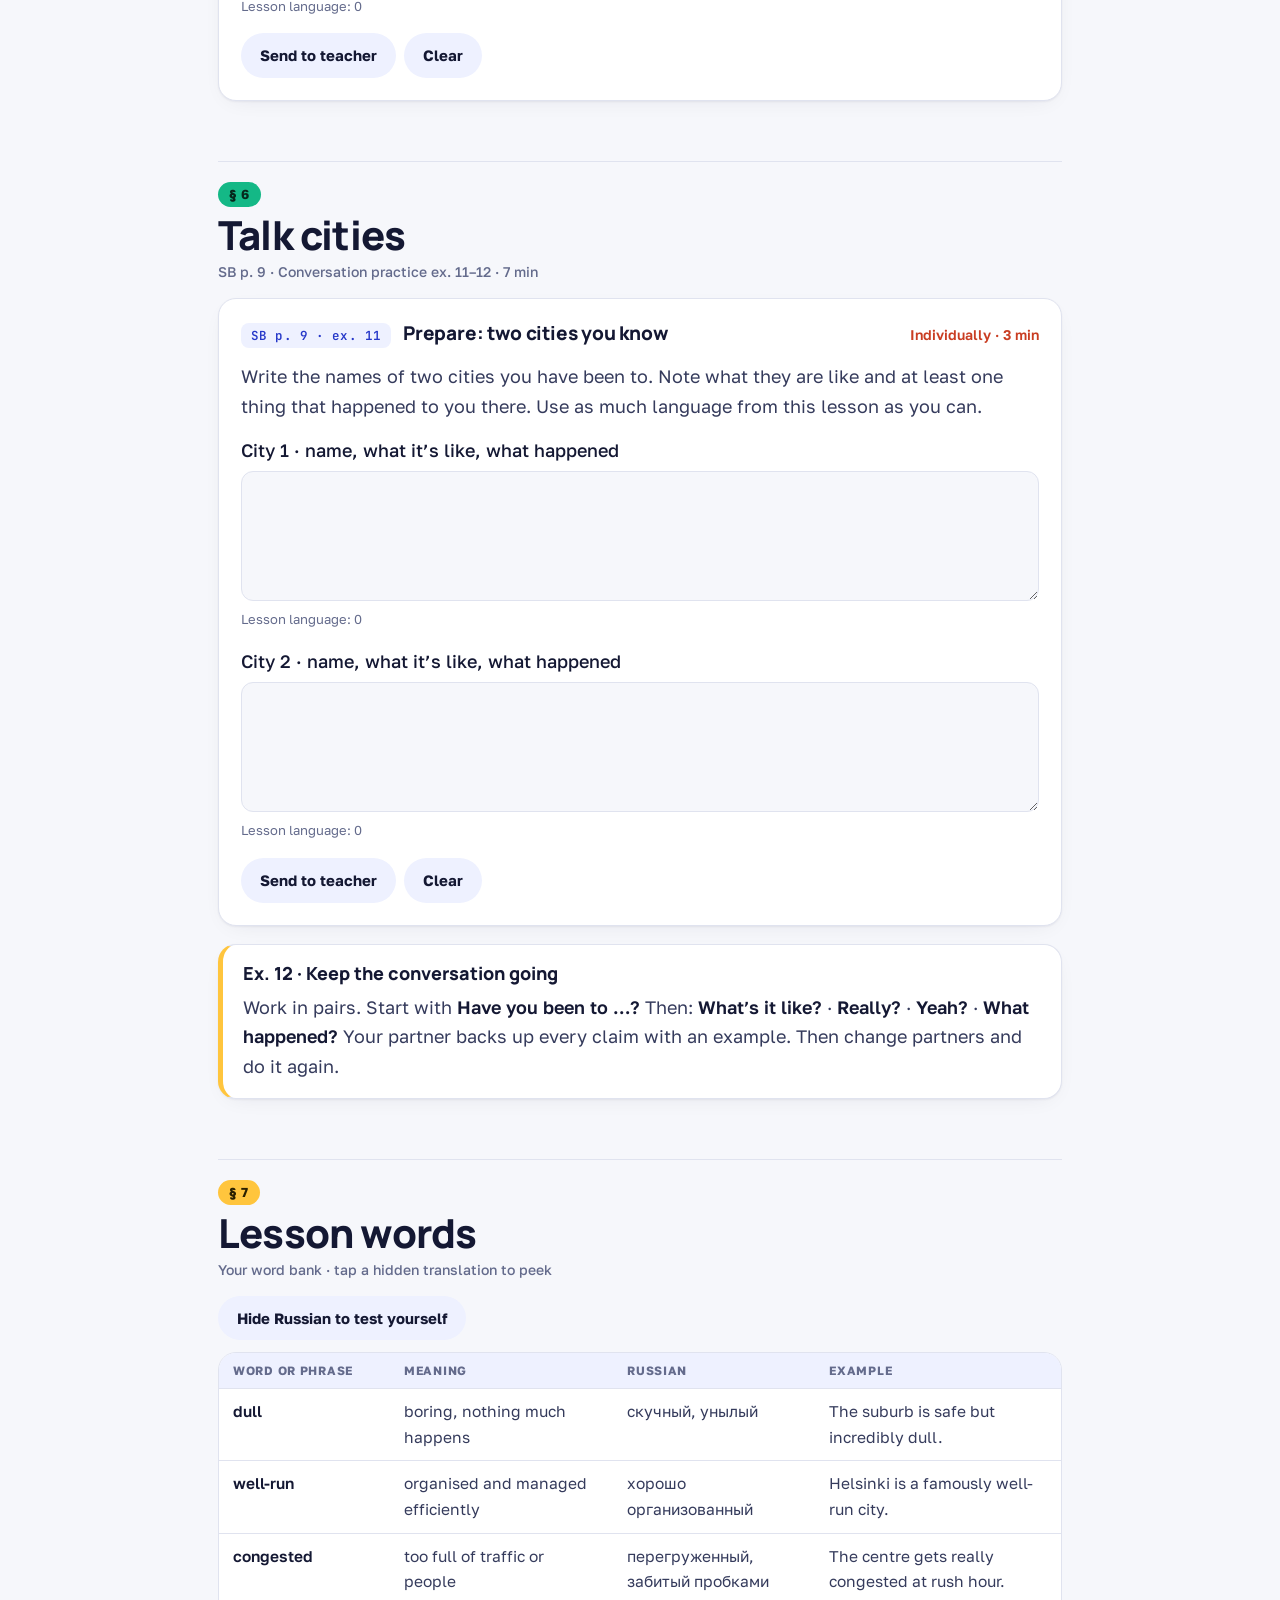
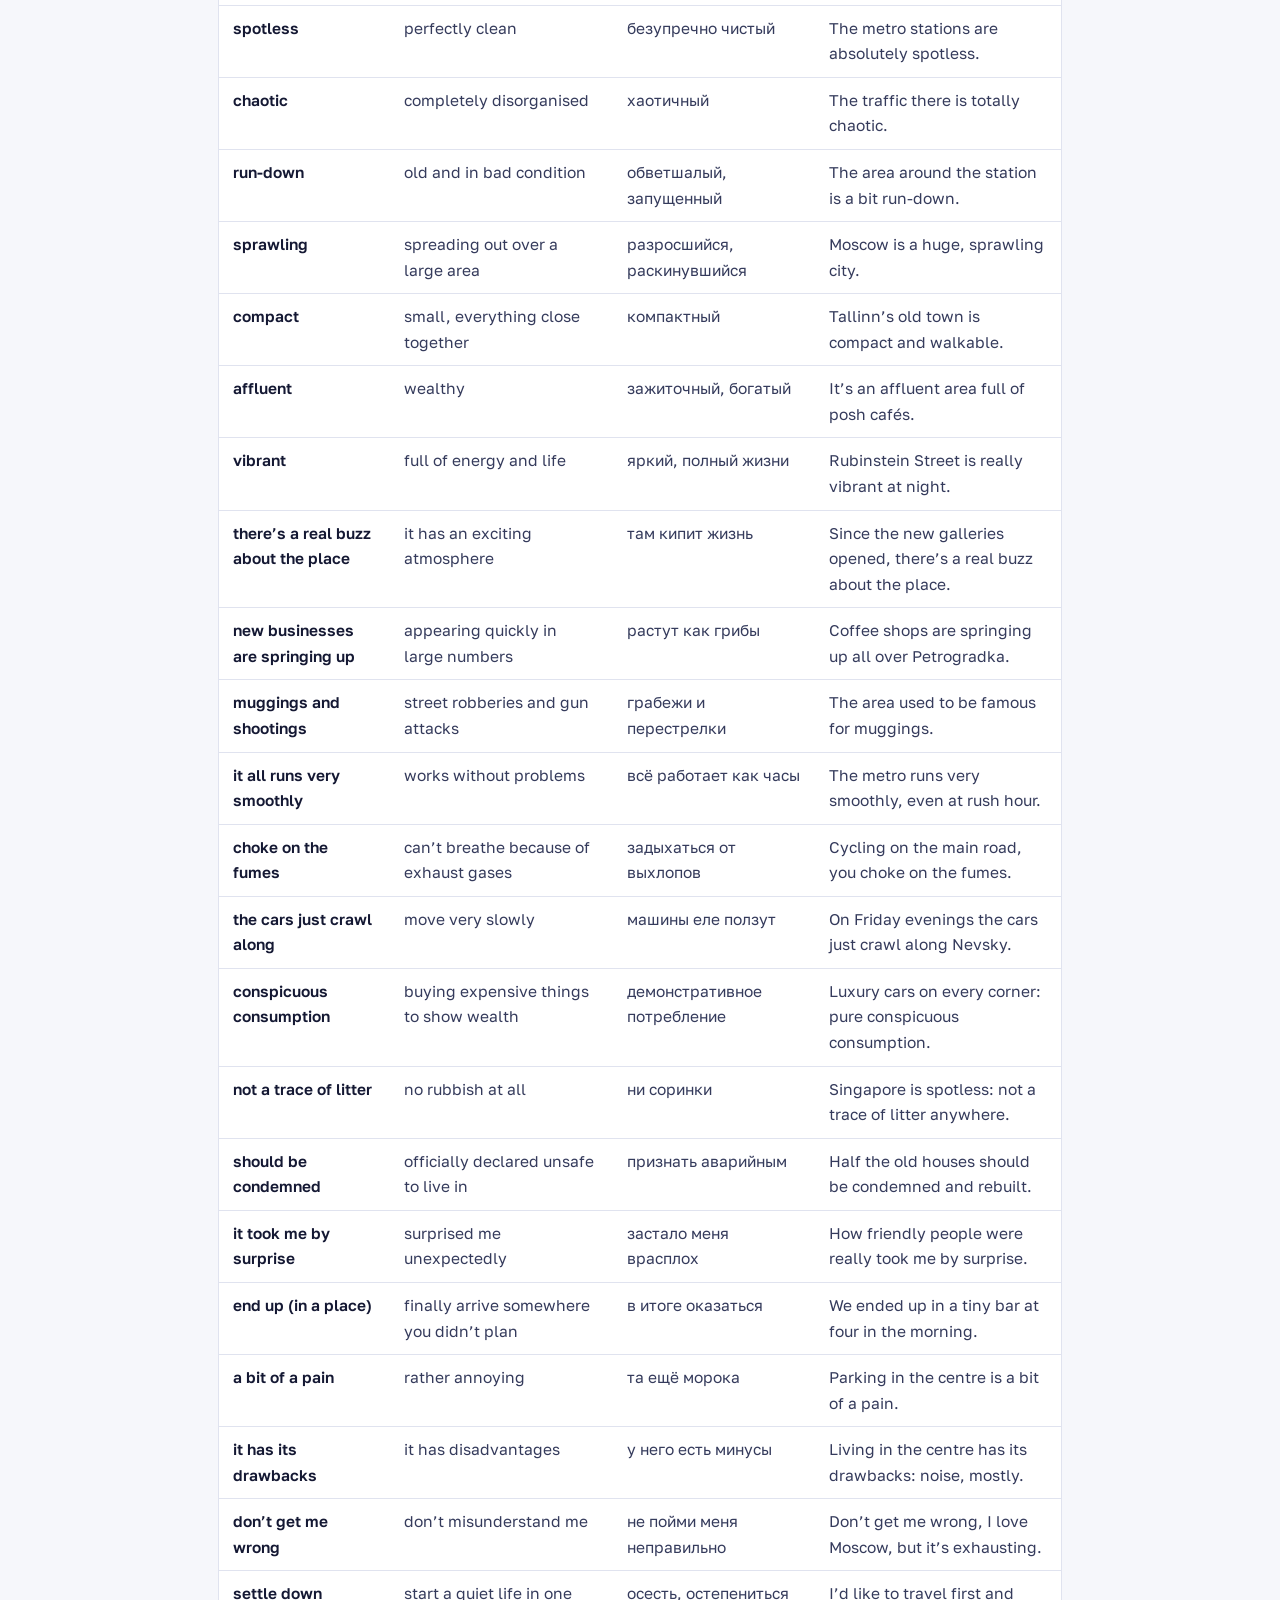
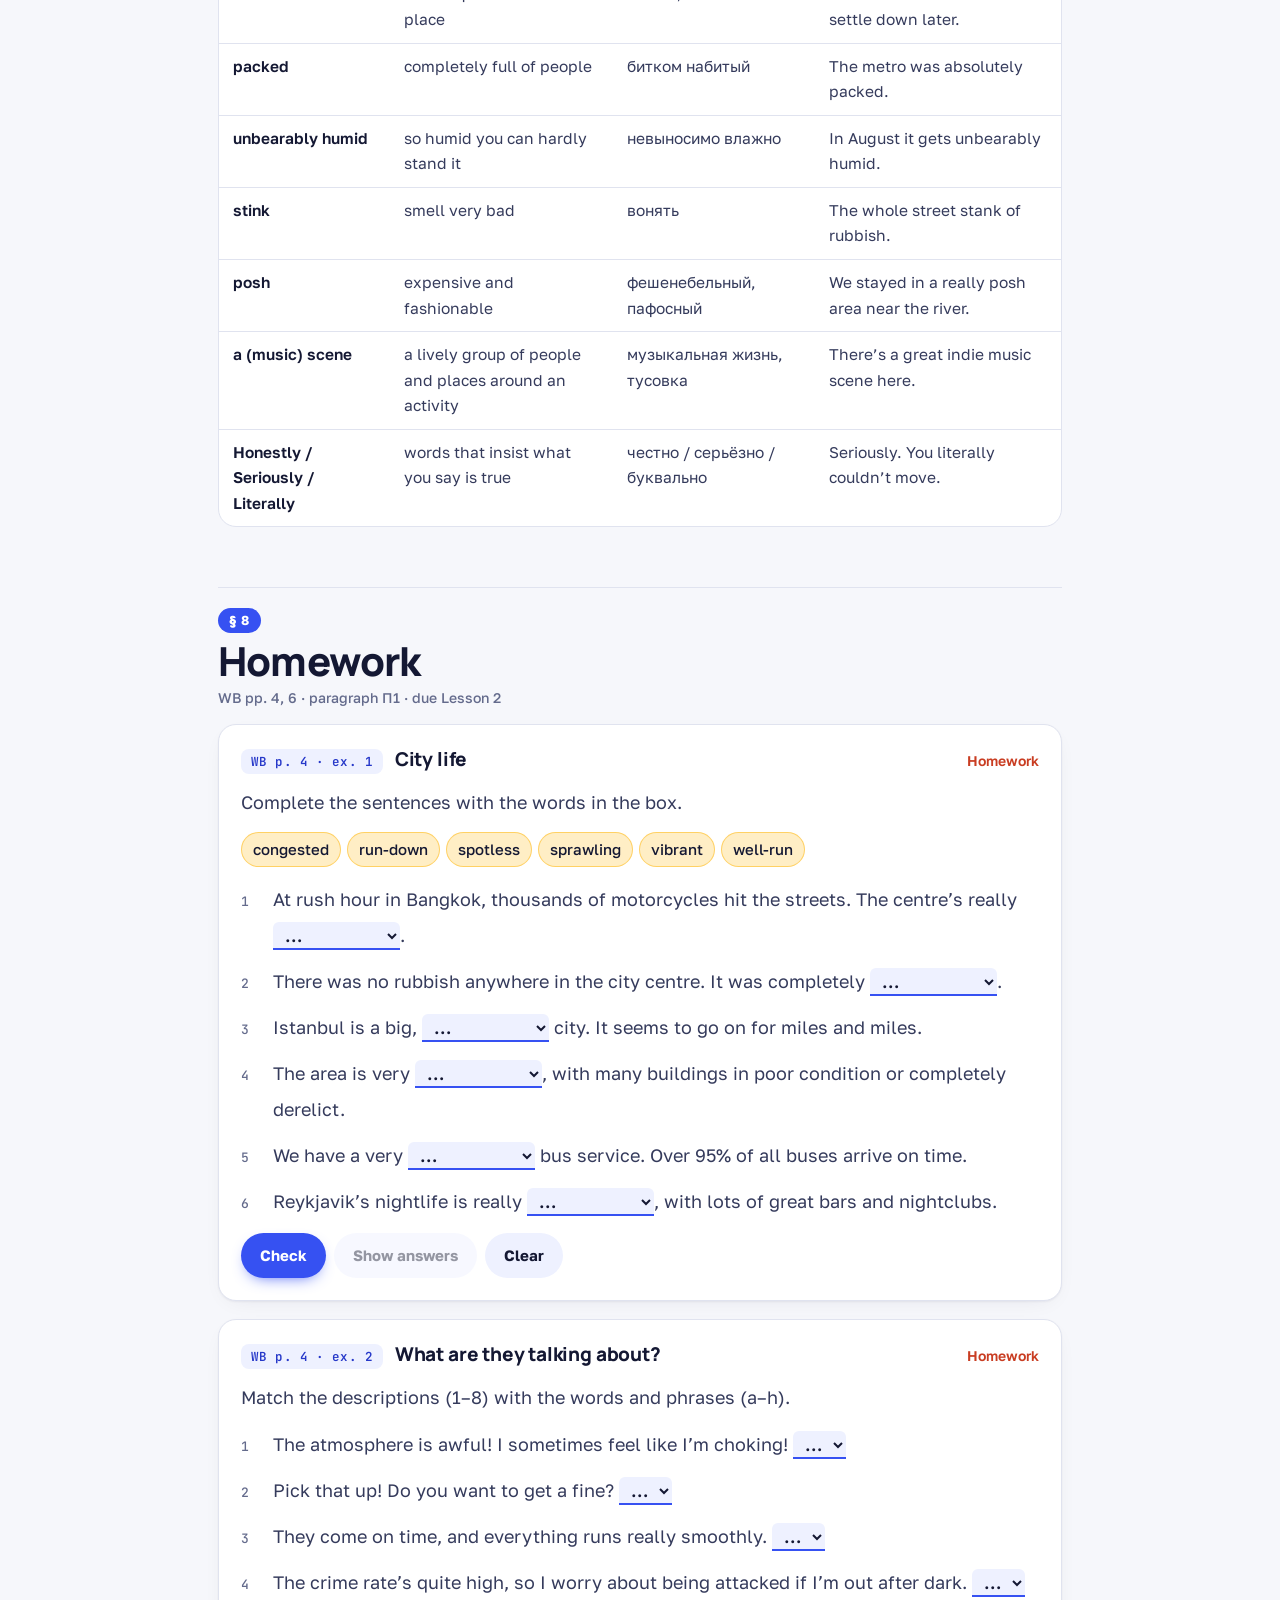
==== commit 17cae219: "Lesson 5 Relationships: people (SB pp. 14-17): describing people, chunks about character, giving you" ====
--- a/lessons/01-cities/index.html
+++ b/lessons/01-cities/index.html
@@ -8,13 +8,13 @@
 <link rel="preconnect" href="https://fonts.googleapis.com">
 <link rel="preconnect" href="https://fonts.gstatic.com" crossorigin>
 <link rel="stylesheet" href="https://fonts.googleapis.com/css2?family=Manrope:wght@500;700;800&family=Golos+Text:wght@400;500;600;700&family=JetBrains+Mono:wght@500;600&display=swap">
-<link rel="stylesheet" href="../../assets/style.css?v=202611121250">
+<link rel="stylesheet" href="../../assets/style.css?v=202611162200">
 </head>
 <body>
 <div id="app"><noscript>This lesson needs JavaScript switched on.</noscript></div>
-<script src="../../assets/config.js?v=202611121250"></script>
-<script src="../../assets/course.js?v=202611121250"></script>
-<script src="lesson.js?v=202611121250"></script>
-<script src="../../assets/engine.js?v=202611121250"></script>
+<script src="../../assets/config.js?v=202611162200"></script>
+<script src="../../assets/course.js?v=202611162200"></script>
+<script src="lesson.js?v=202611162200"></script>
+<script src="../../assets/engine.js?v=202611162200"></script>
 </body>
 </html>
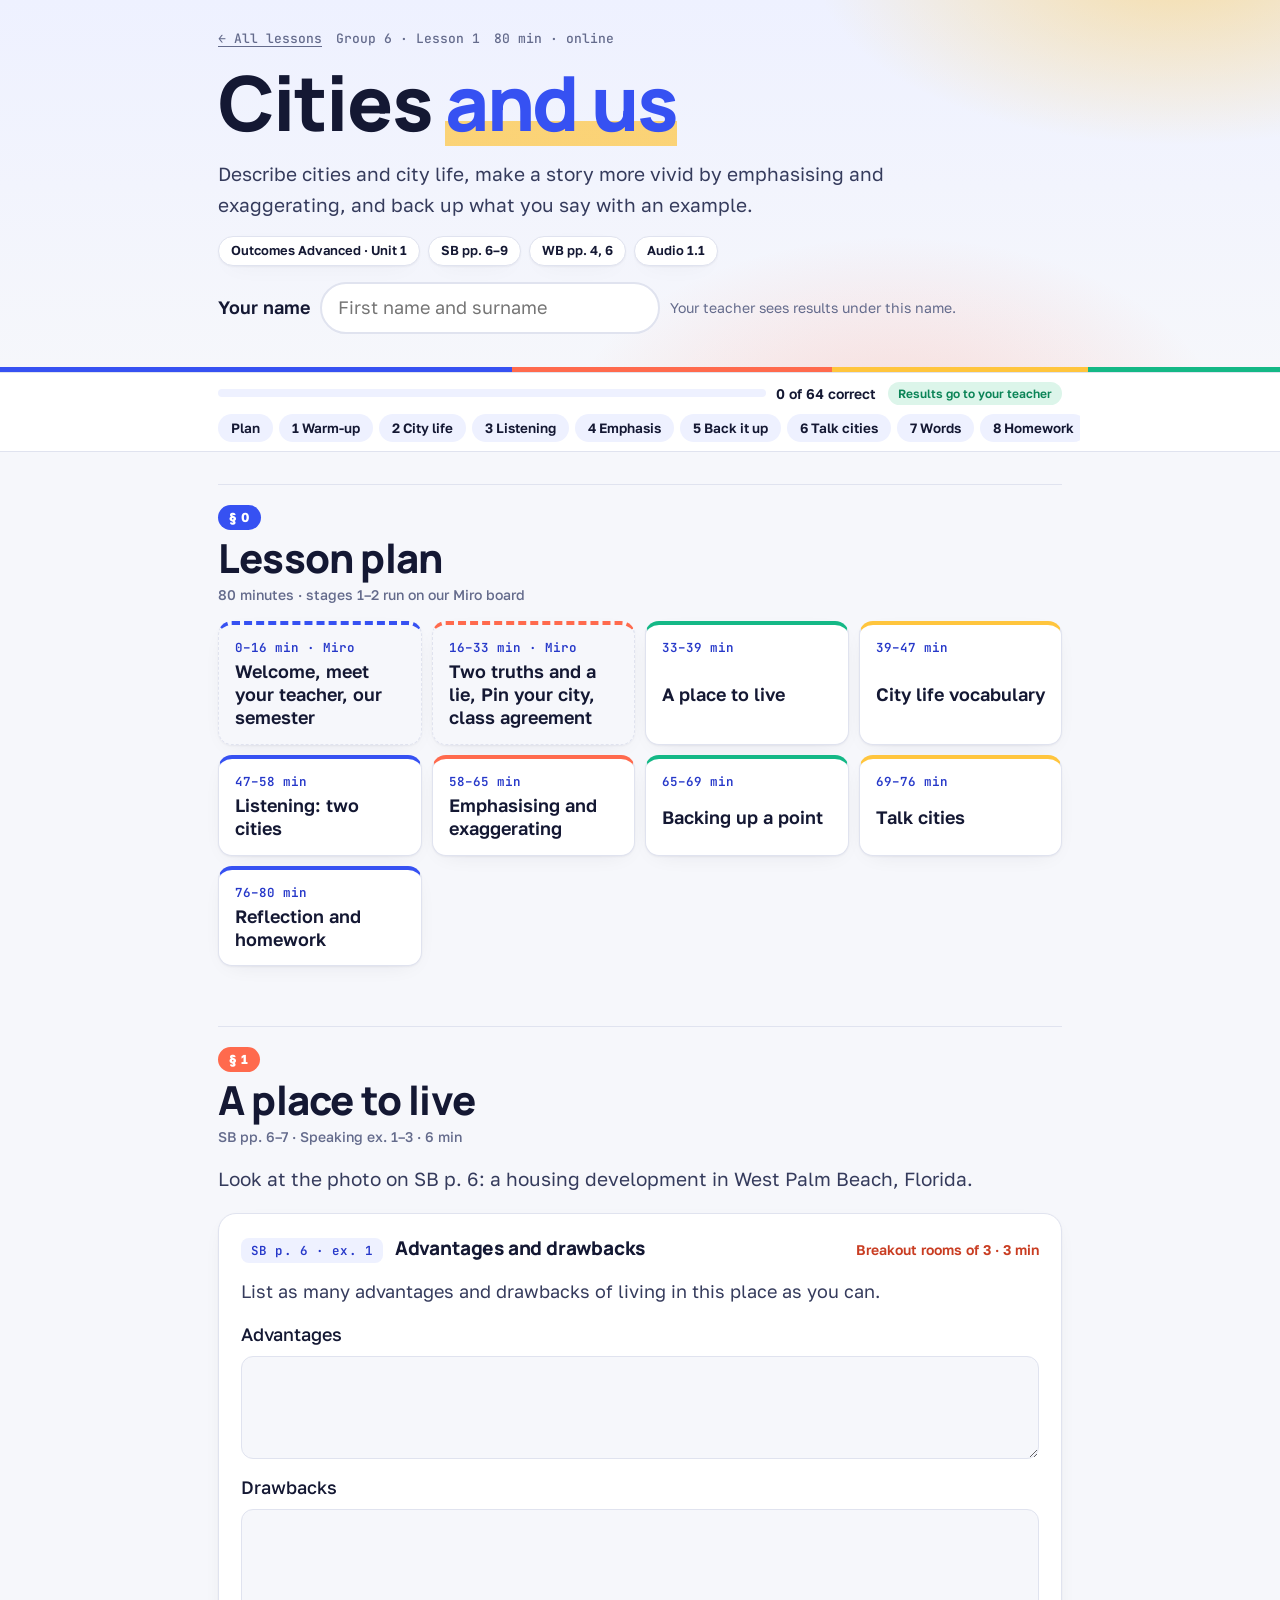
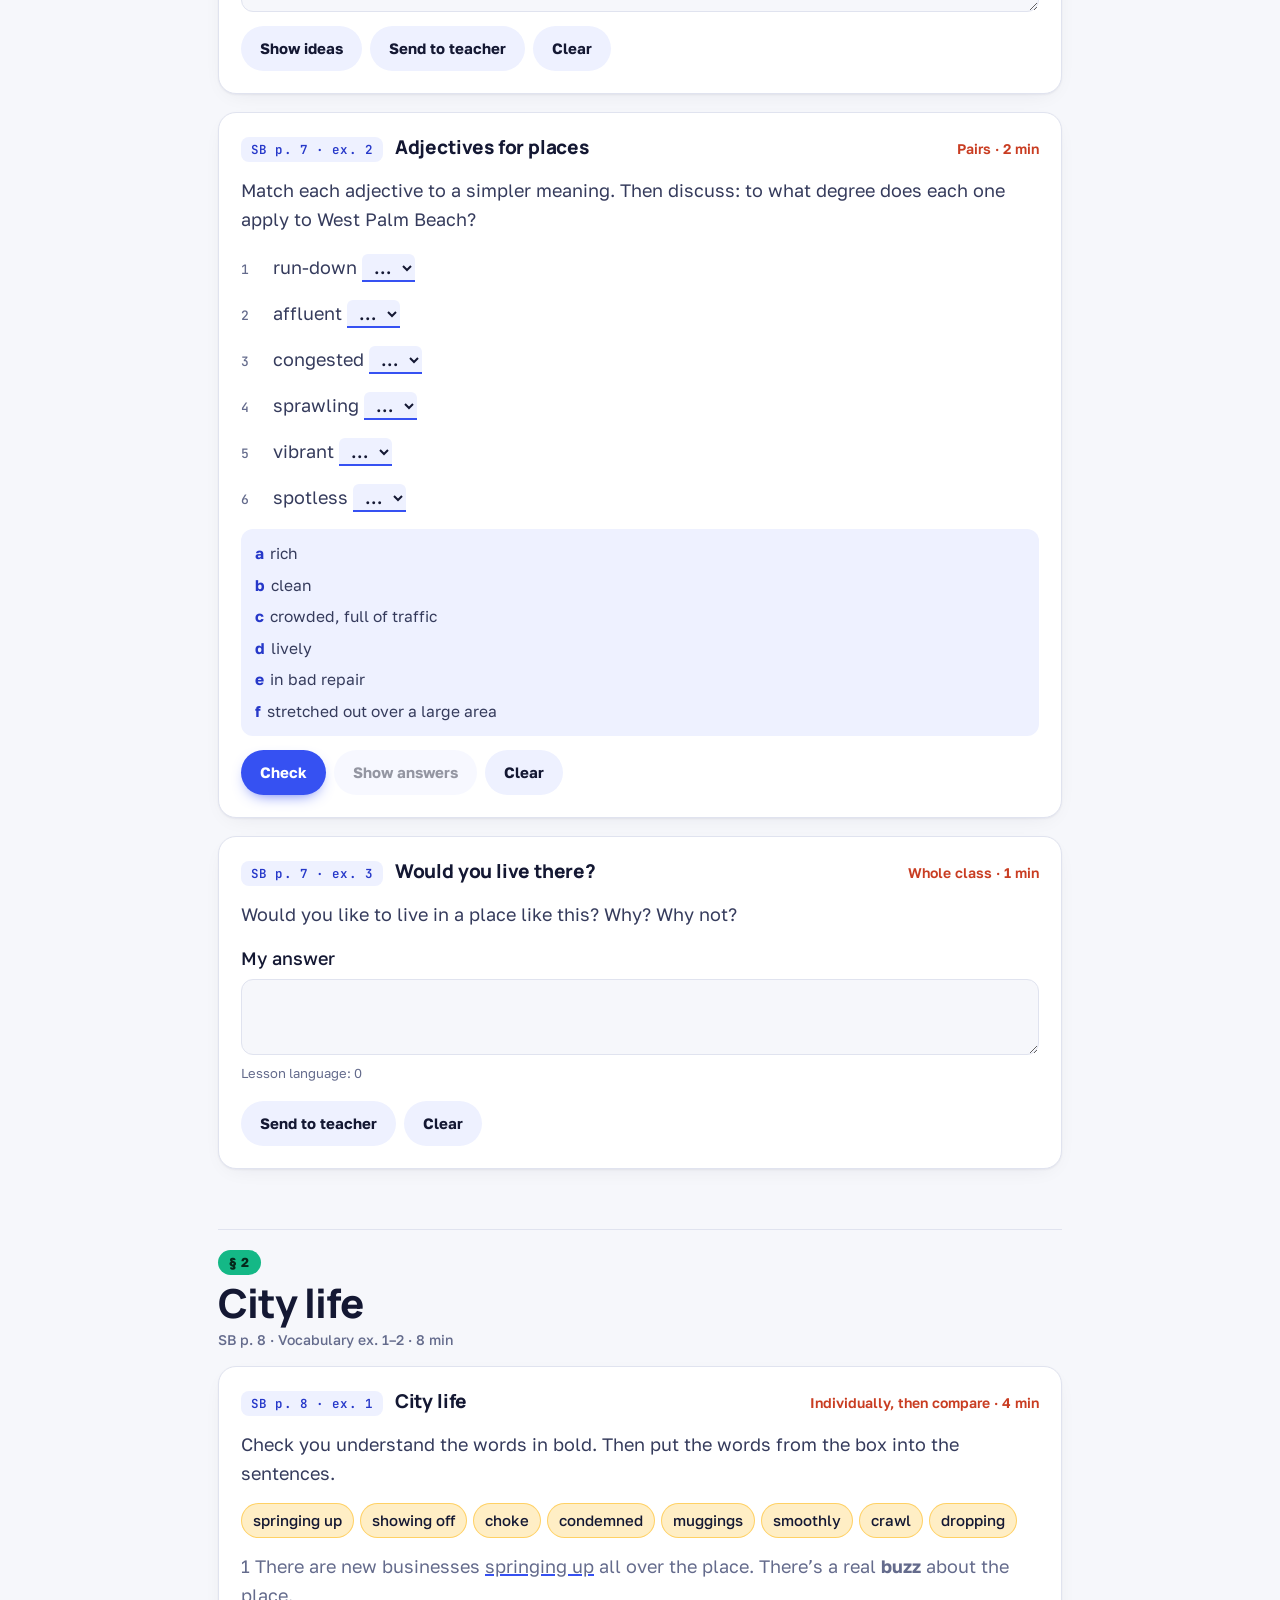
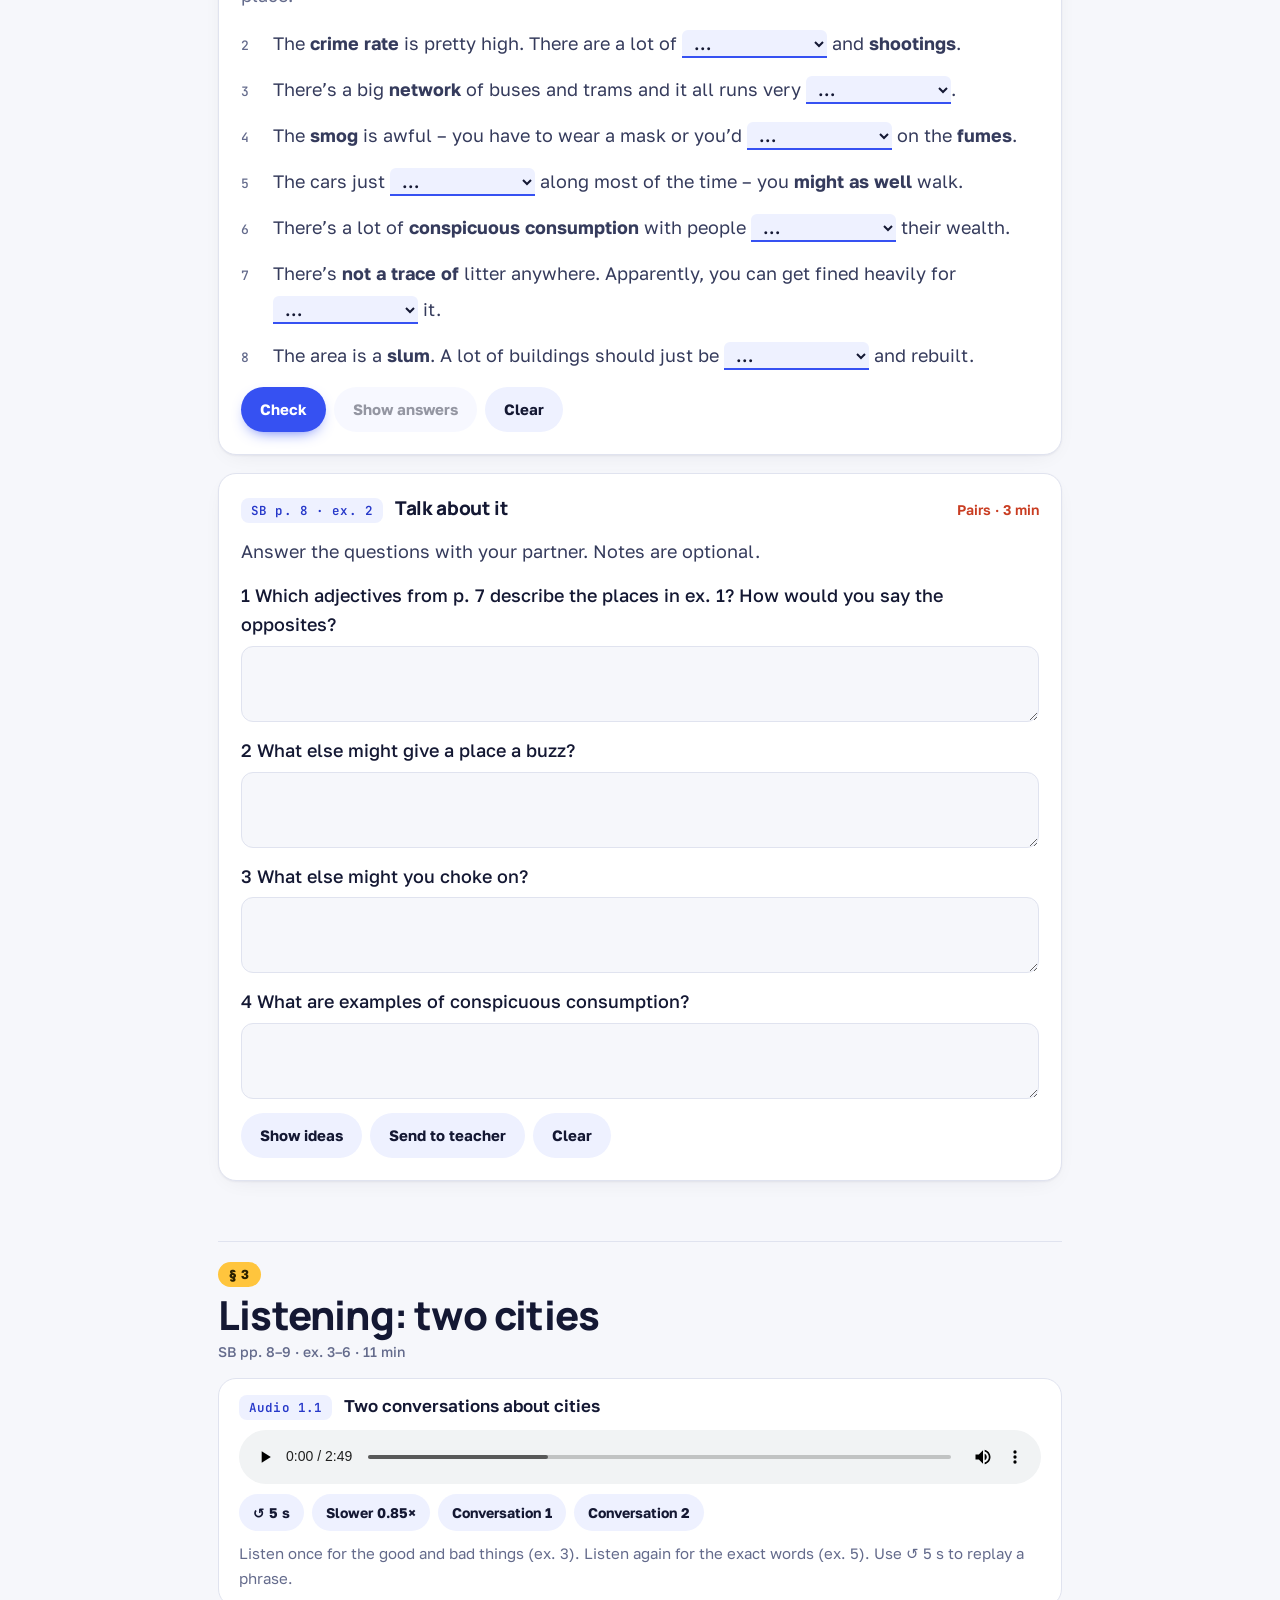
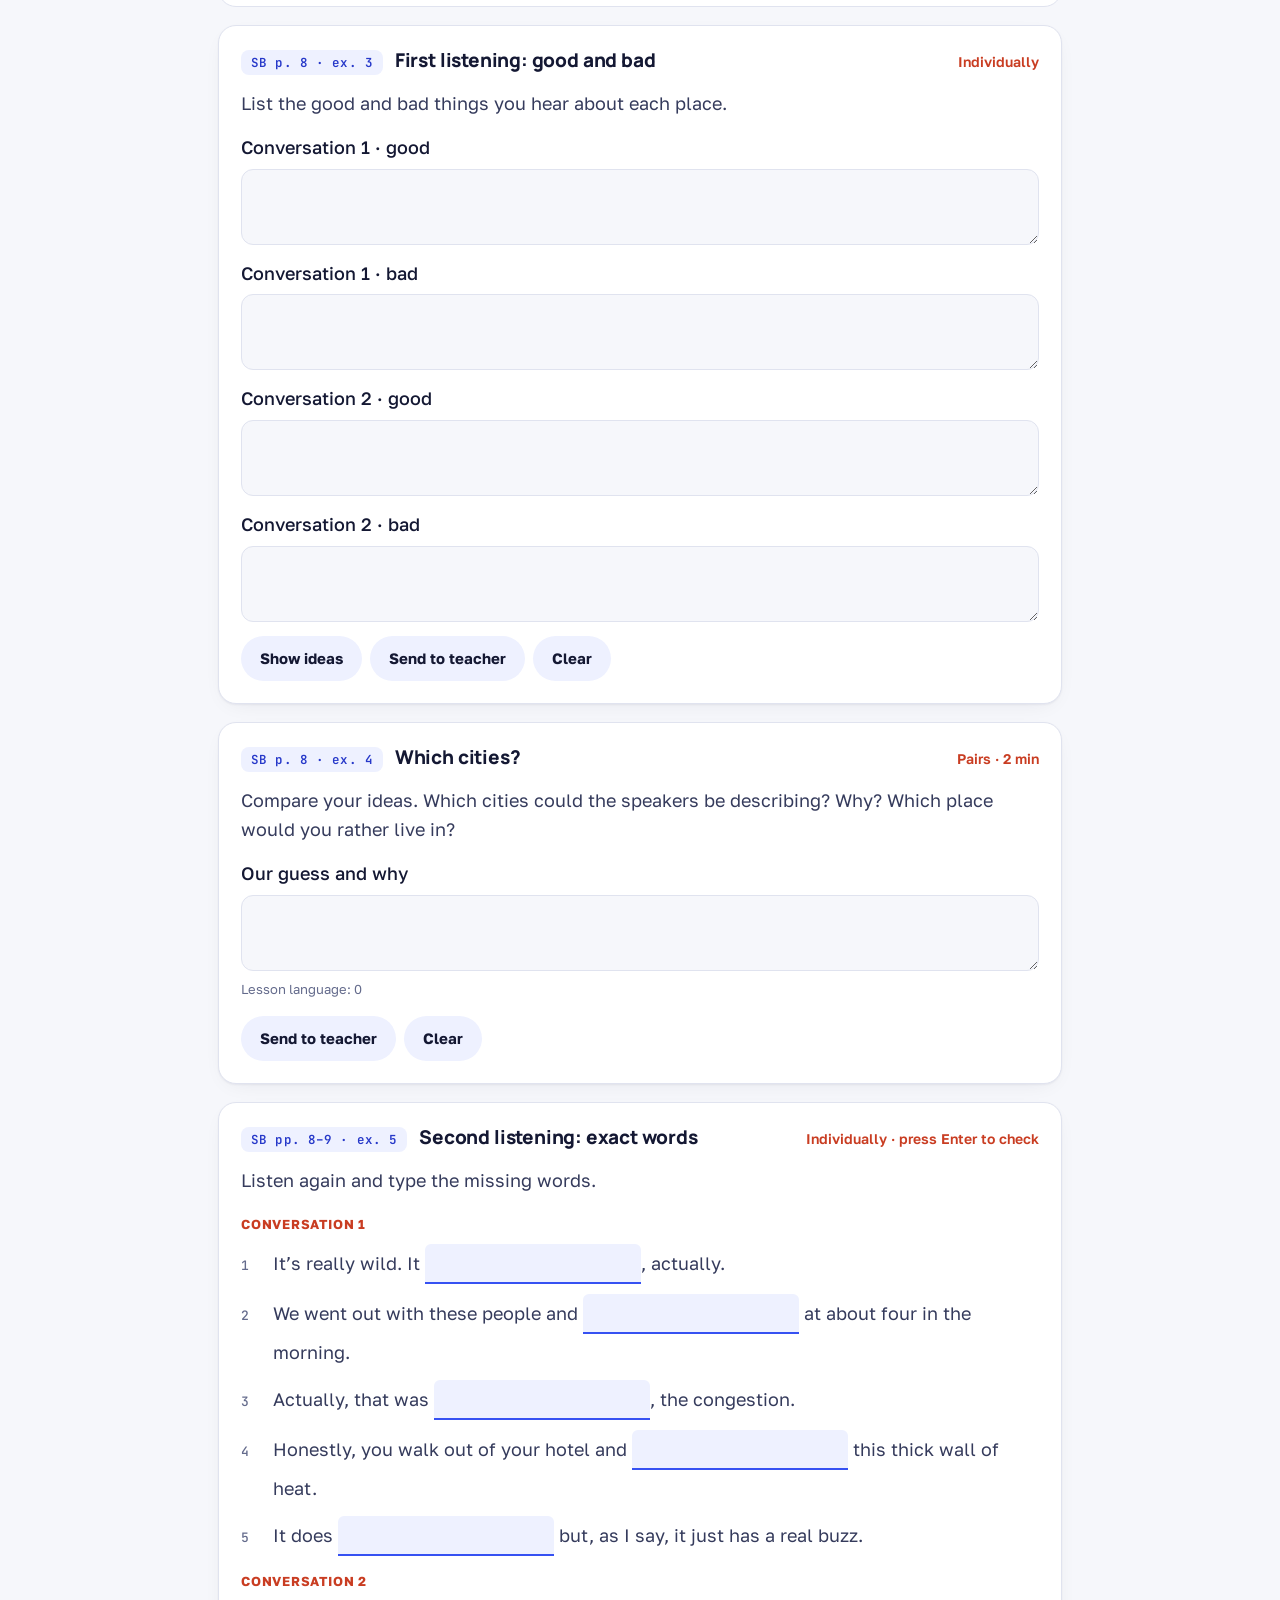
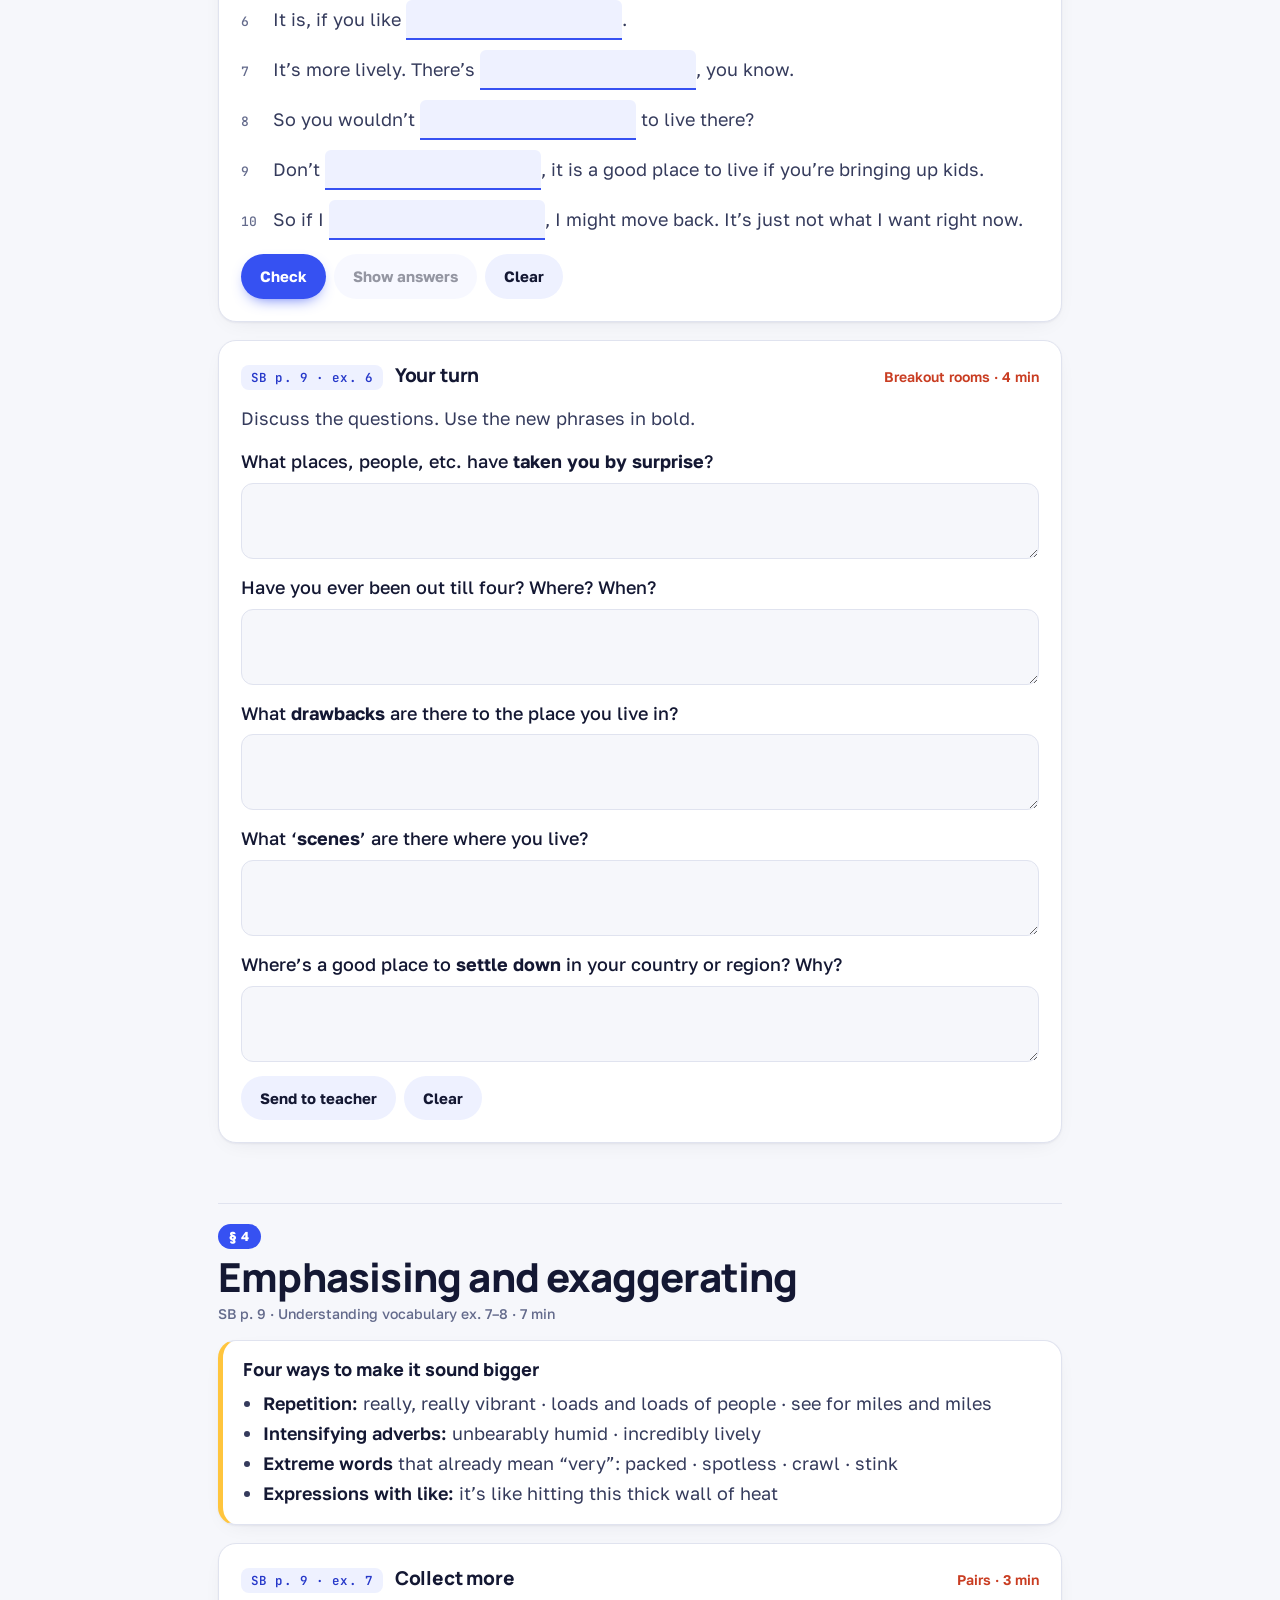
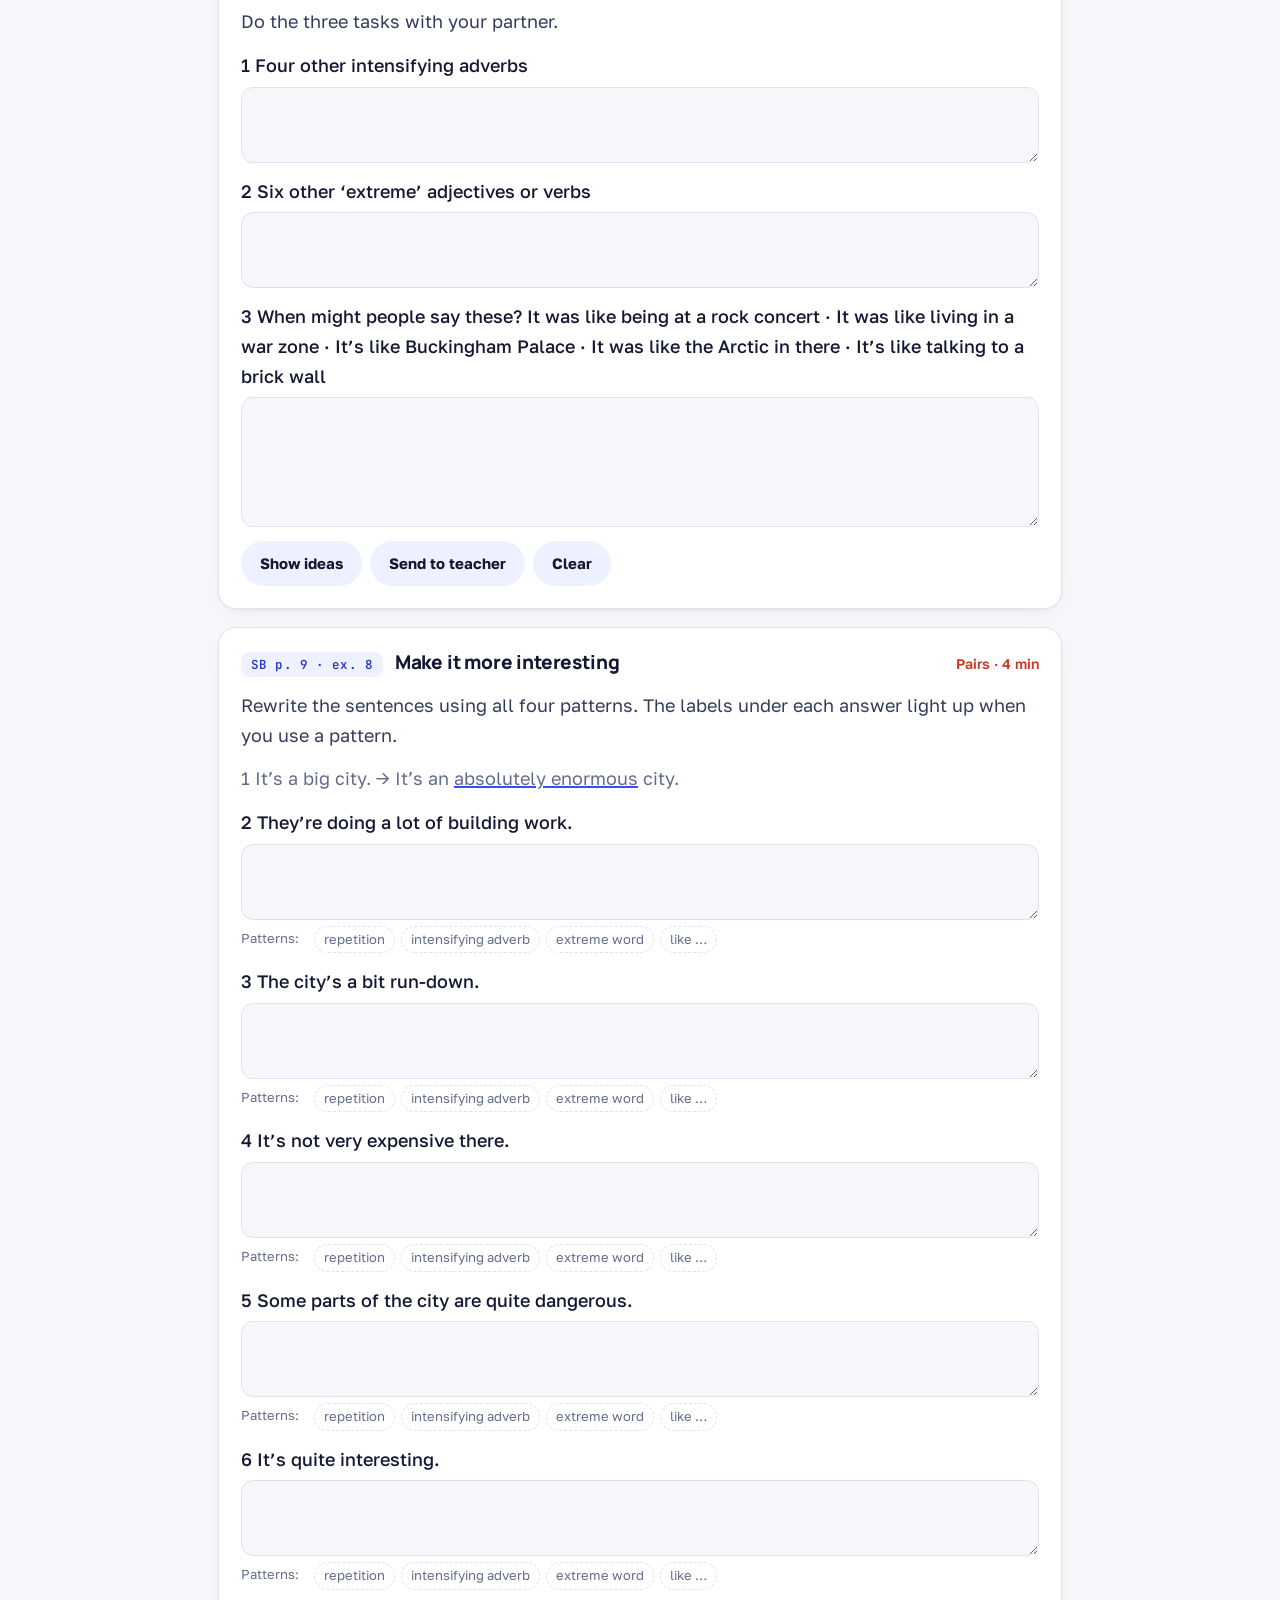
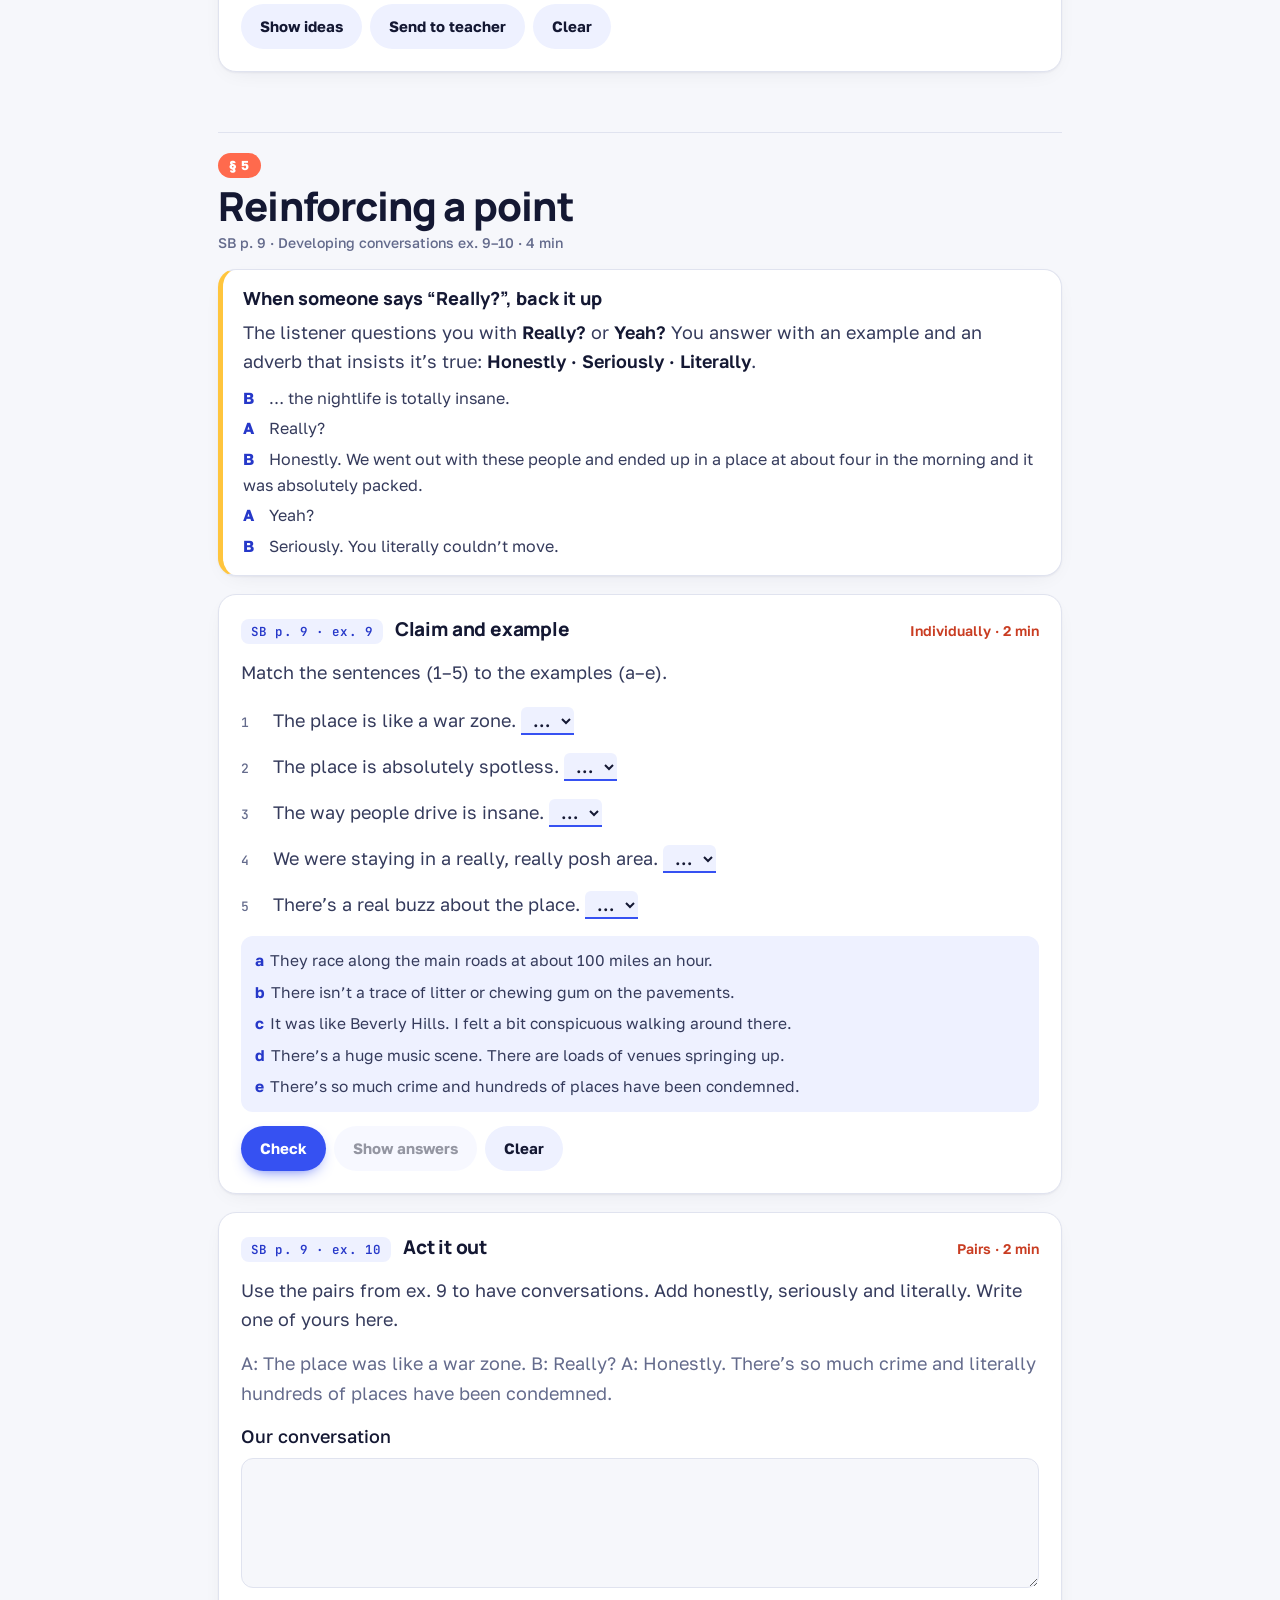
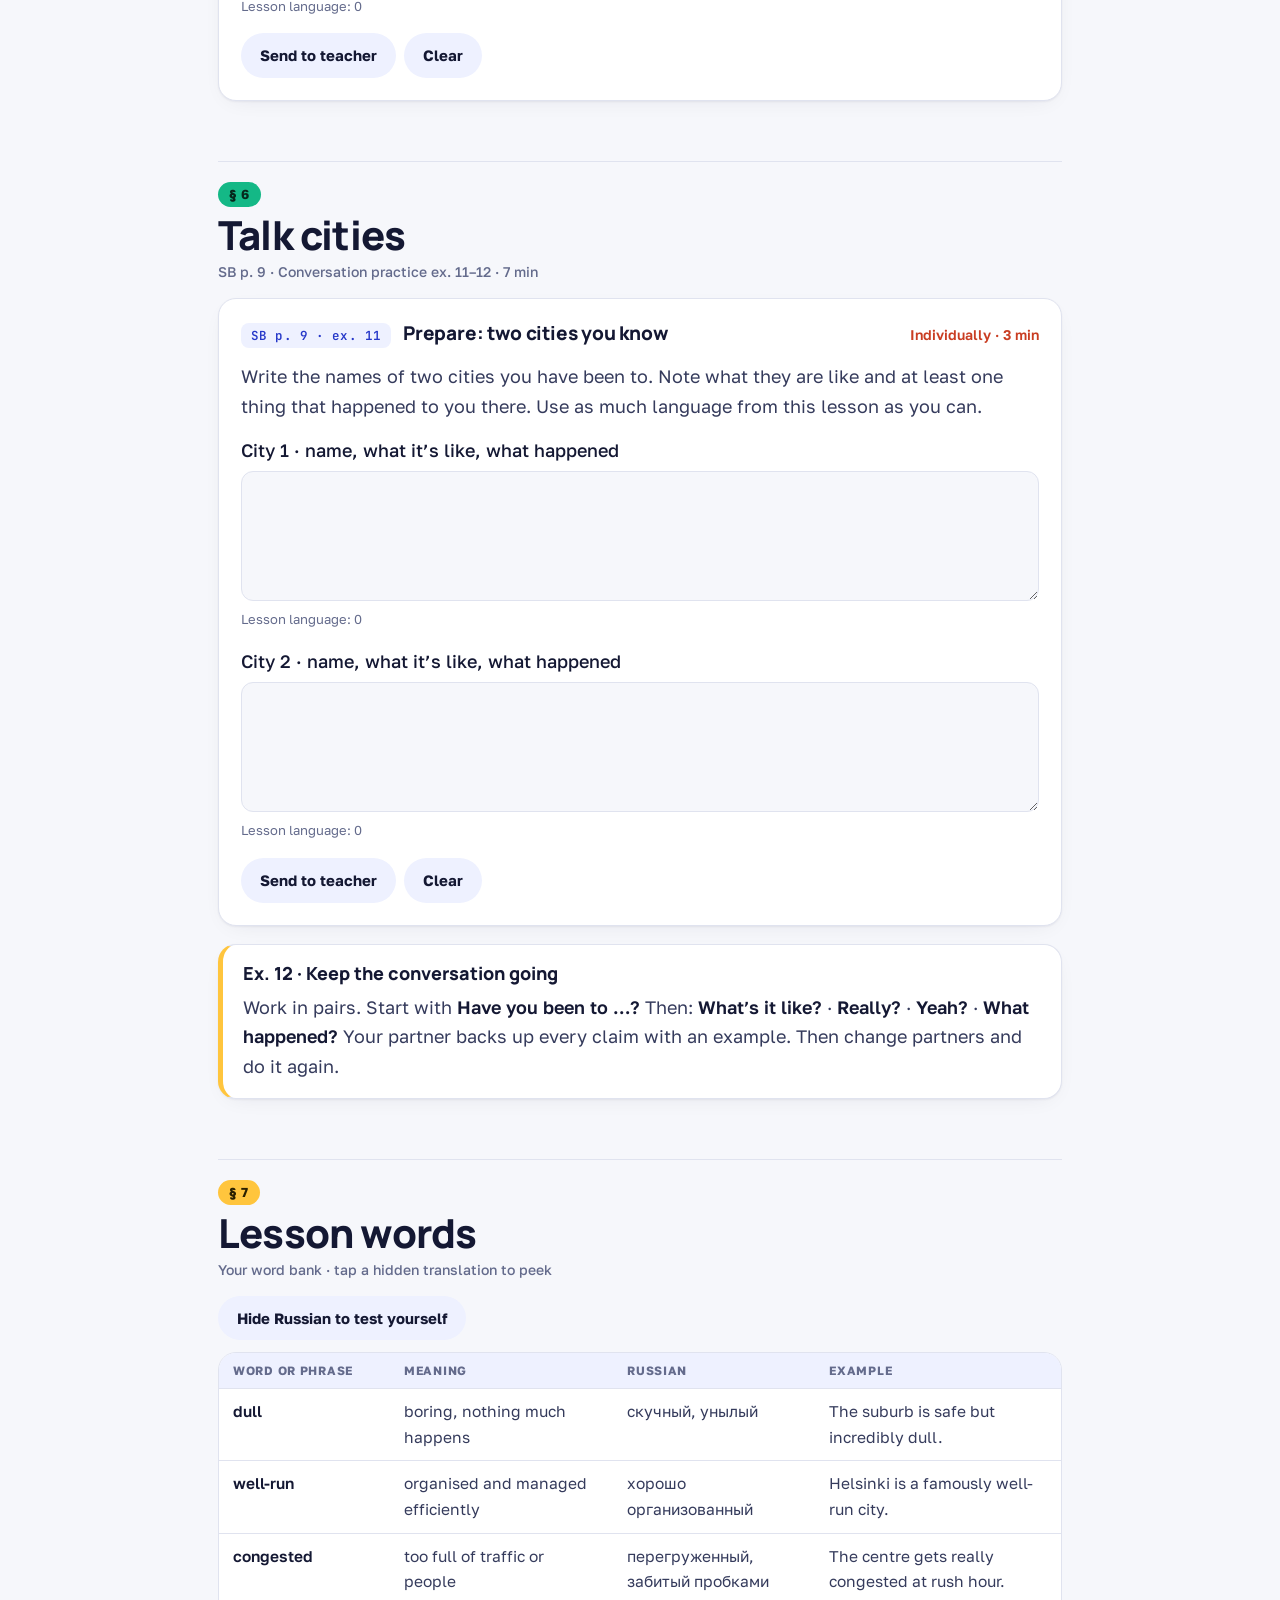
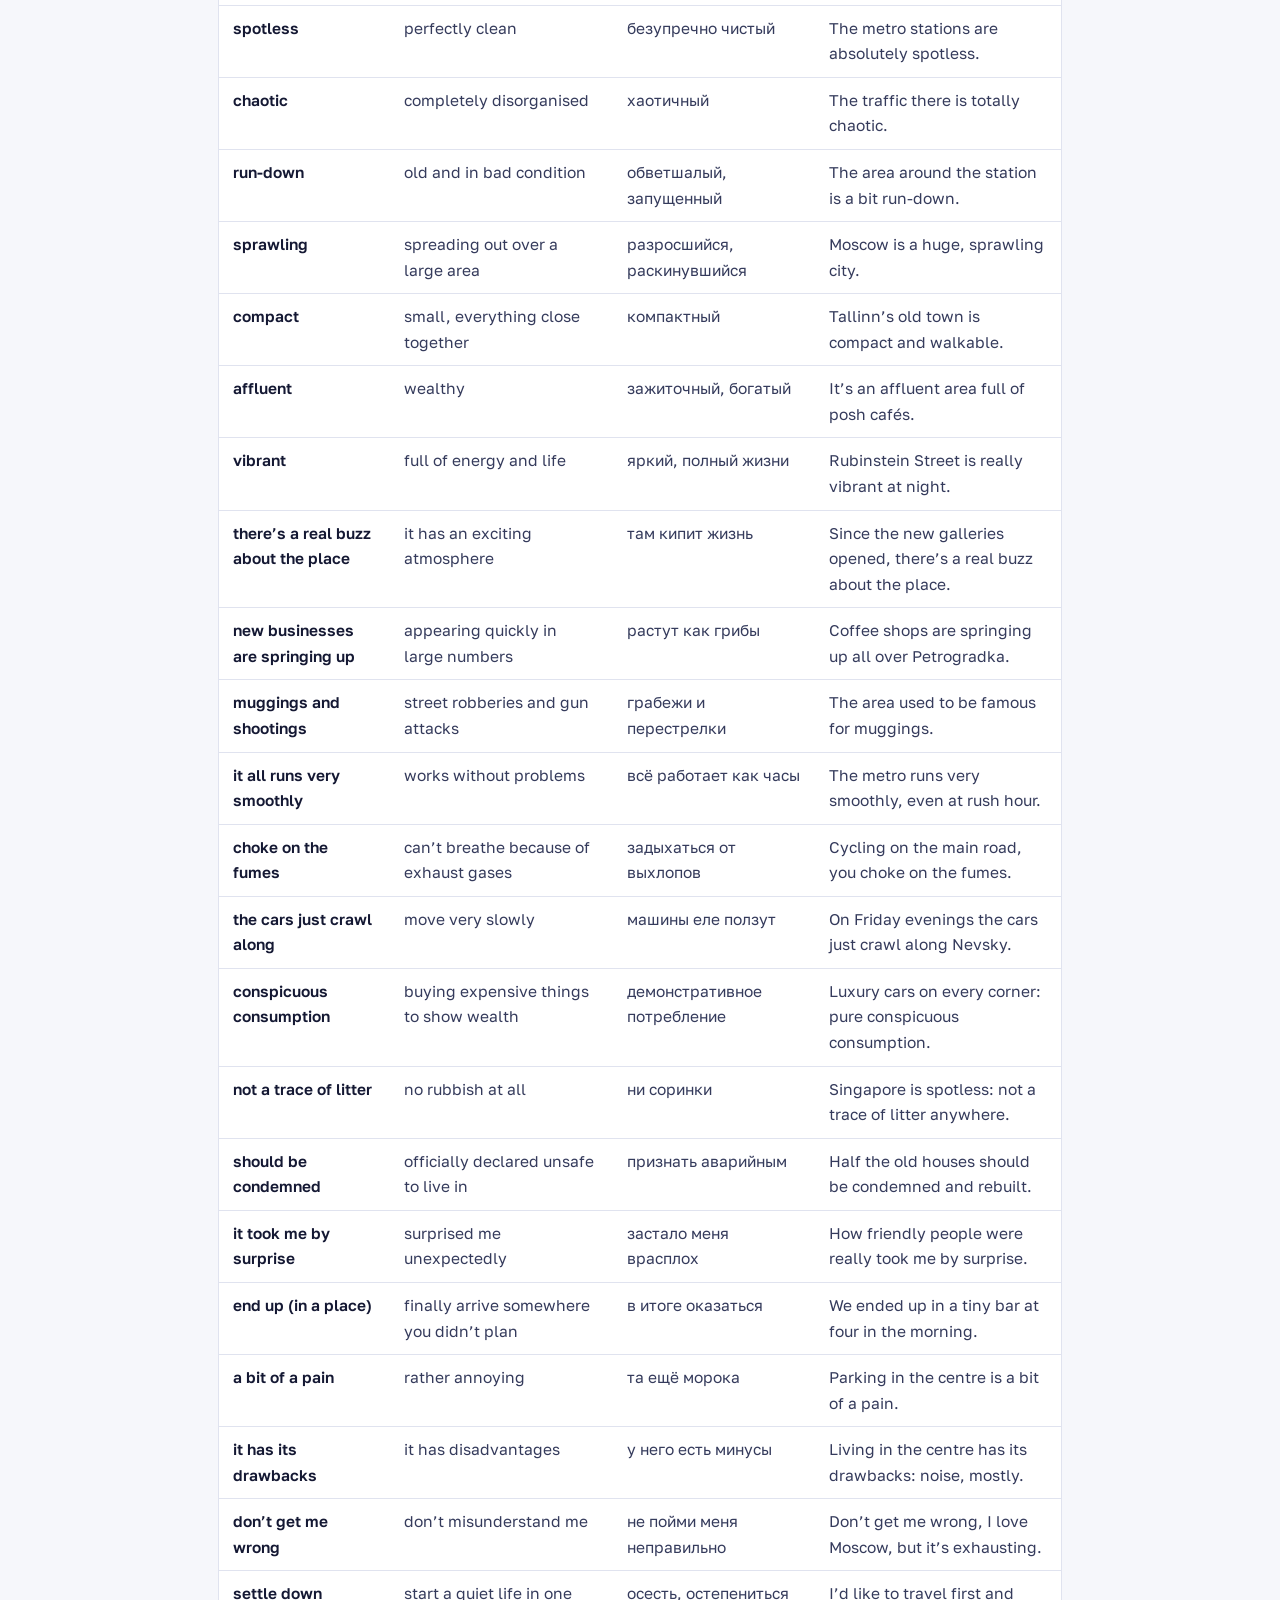
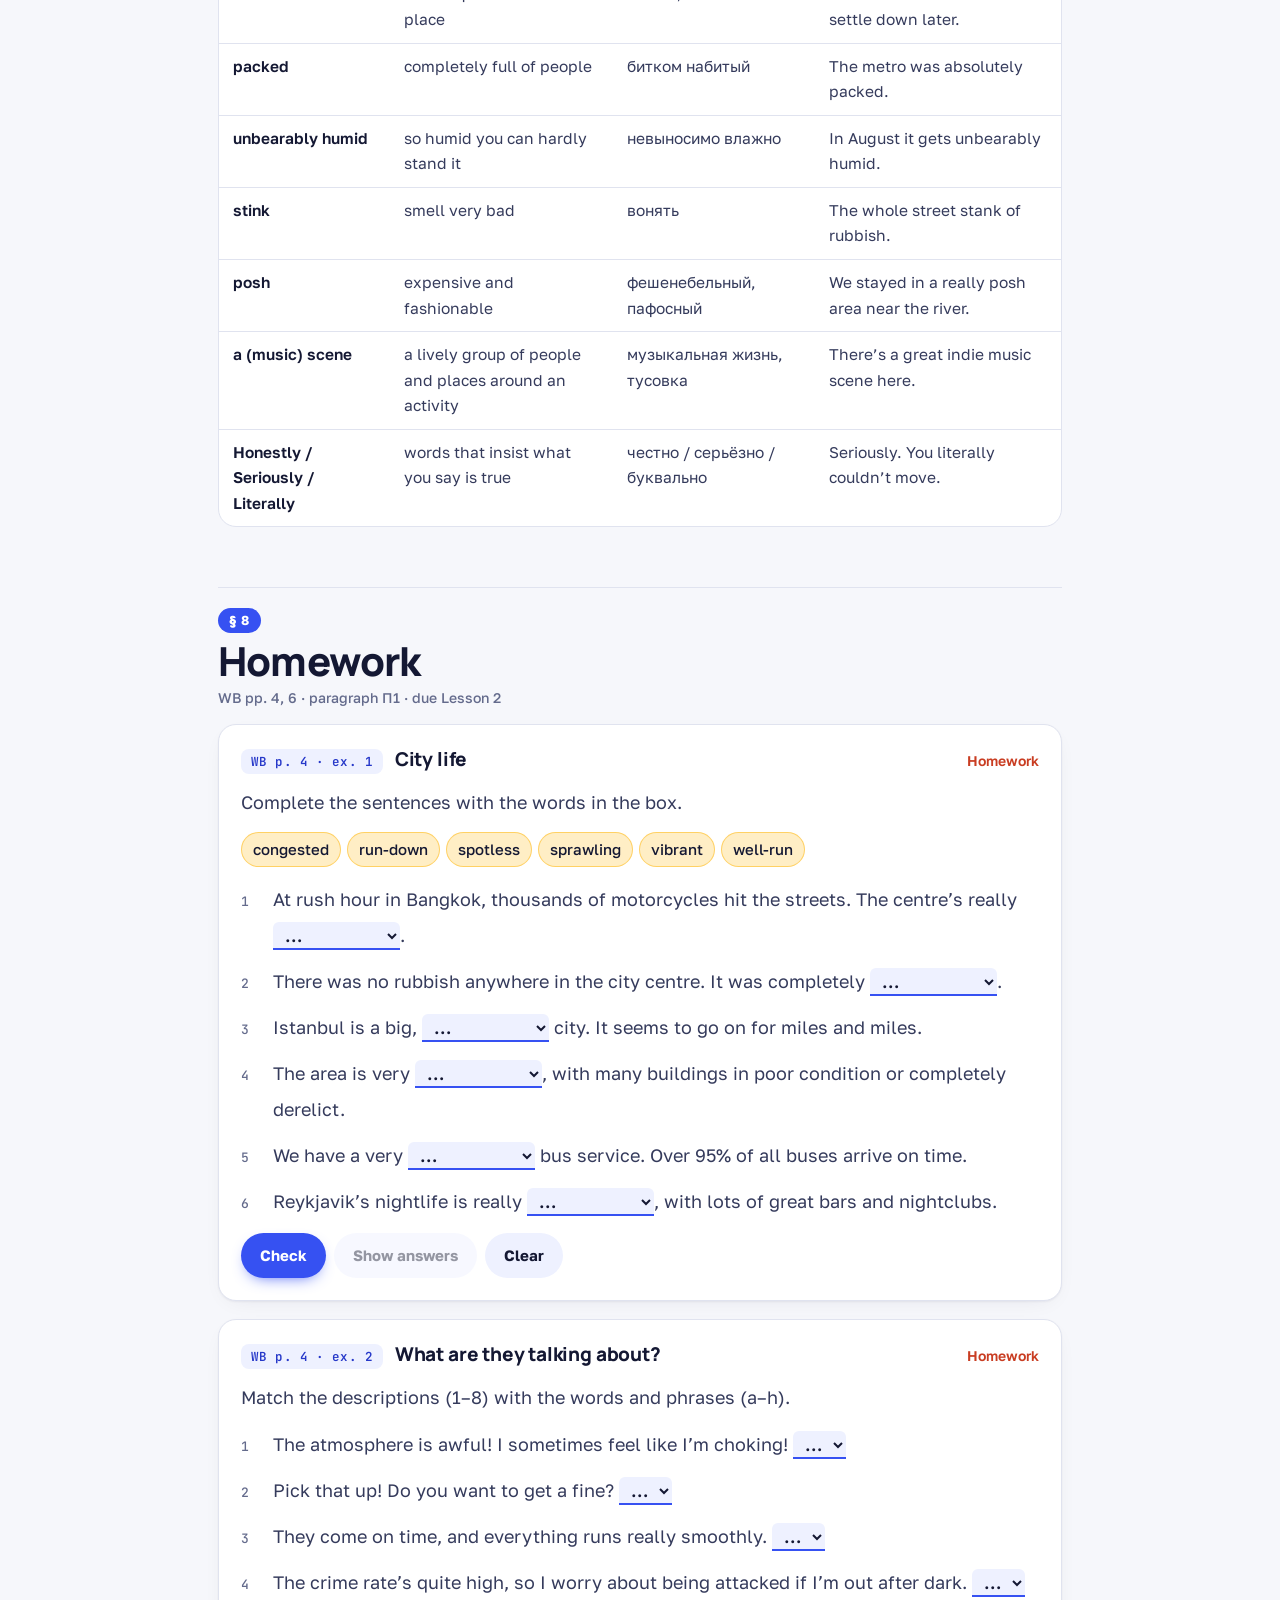
==== commit 53030ddf: "Lesson 5, Listening section: add audio 4 (three conversations about different people, SB p. 17 ex. 8" ====
--- a/lessons/01-cities/index.html
+++ b/lessons/01-cities/index.html
@@ -8,13 +8,13 @@
 <link rel="preconnect" href="https://fonts.googleapis.com">
 <link rel="preconnect" href="https://fonts.gstatic.com" crossorigin>
 <link rel="stylesheet" href="https://fonts.googleapis.com/css2?family=Manrope:wght@500;700;800&family=Golos+Text:wght@400;500;600;700&family=JetBrains+Mono:wght@500;600&display=swap">
-<link rel="stylesheet" href="../../assets/style.css?v=202611162200">
+<link rel="stylesheet" href="../../assets/style.css?v=202611162210">
 </head>
 <body>
 <div id="app"><noscript>This lesson needs JavaScript switched on.</noscript></div>
-<script src="../../assets/config.js?v=202611162200"></script>
-<script src="../../assets/course.js?v=202611162200"></script>
-<script src="lesson.js?v=202611162200"></script>
-<script src="../../assets/engine.js?v=202611162200"></script>
+<script src="../../assets/config.js?v=202611162210"></script>
+<script src="../../assets/course.js?v=202611162210"></script>
+<script src="lesson.js?v=202611162210"></script>
+<script src="../../assets/engine.js?v=202611162210"></script>
 </body>
 </html>
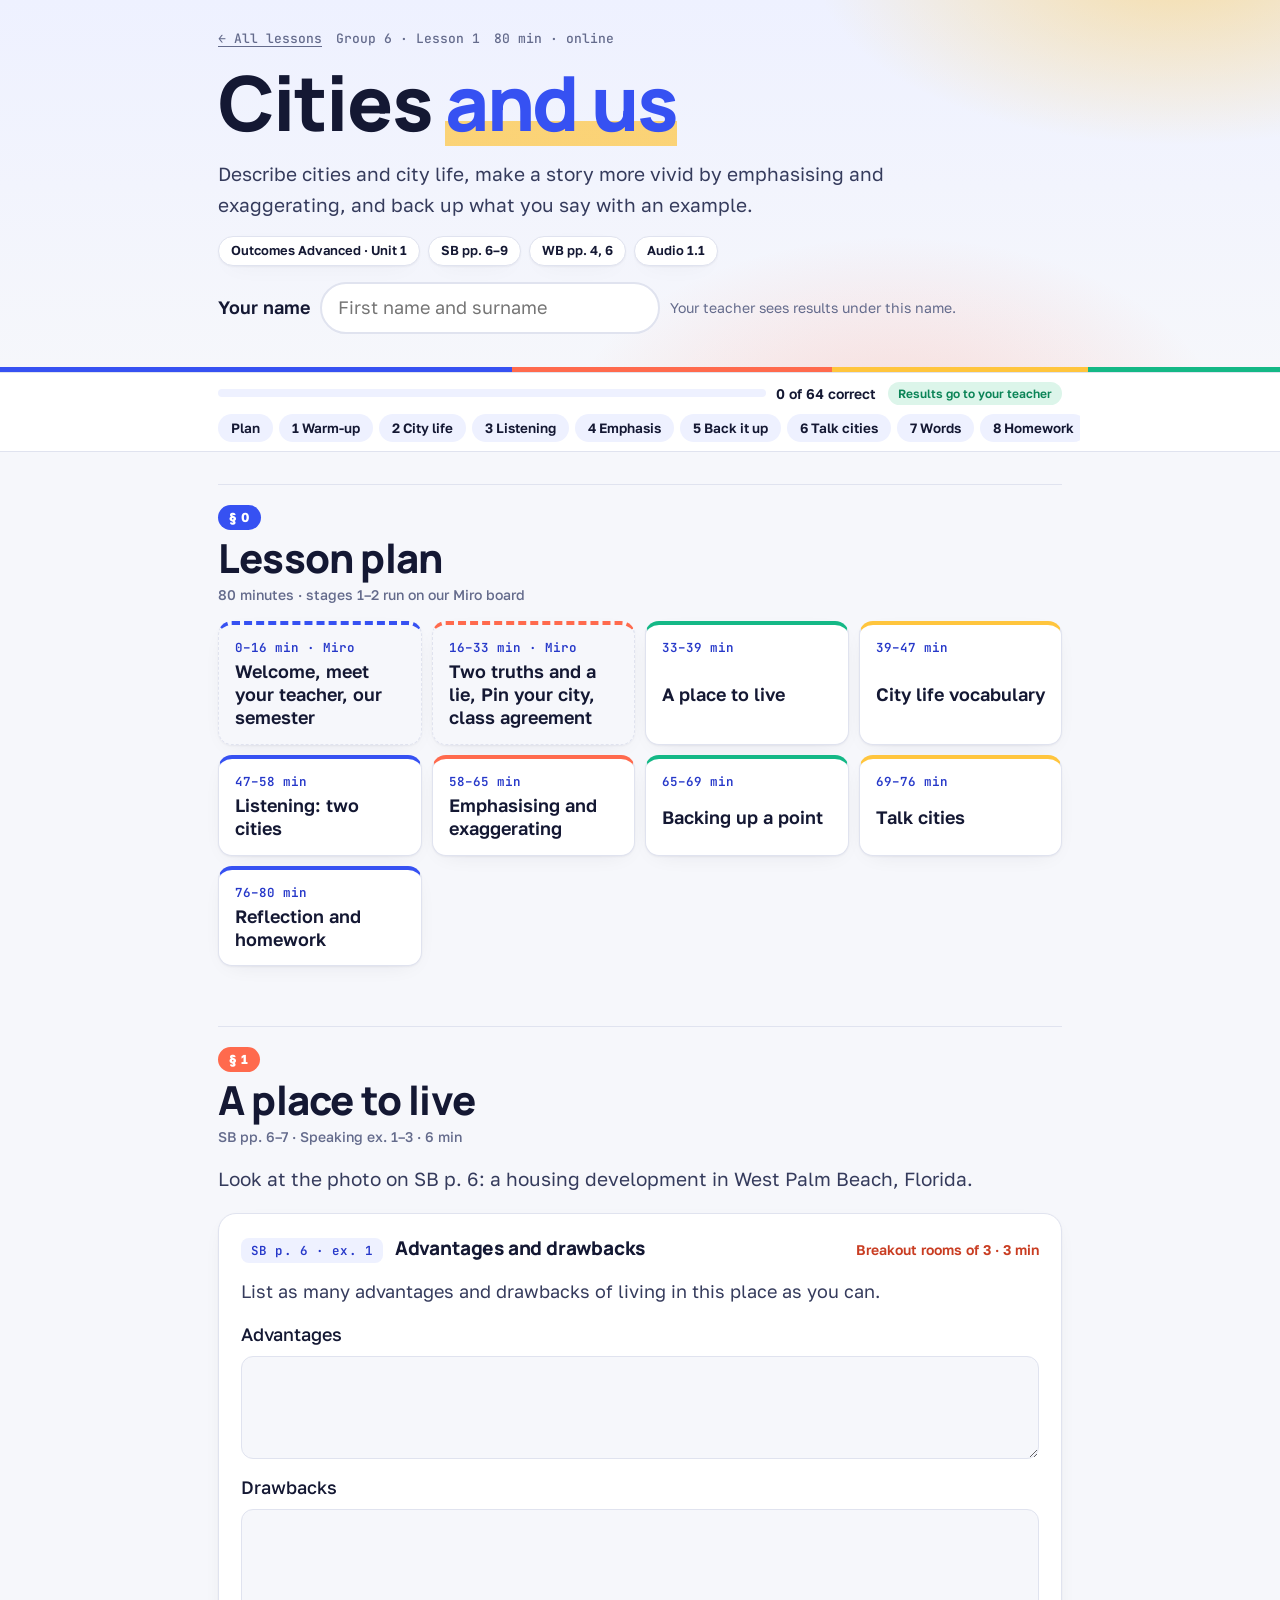
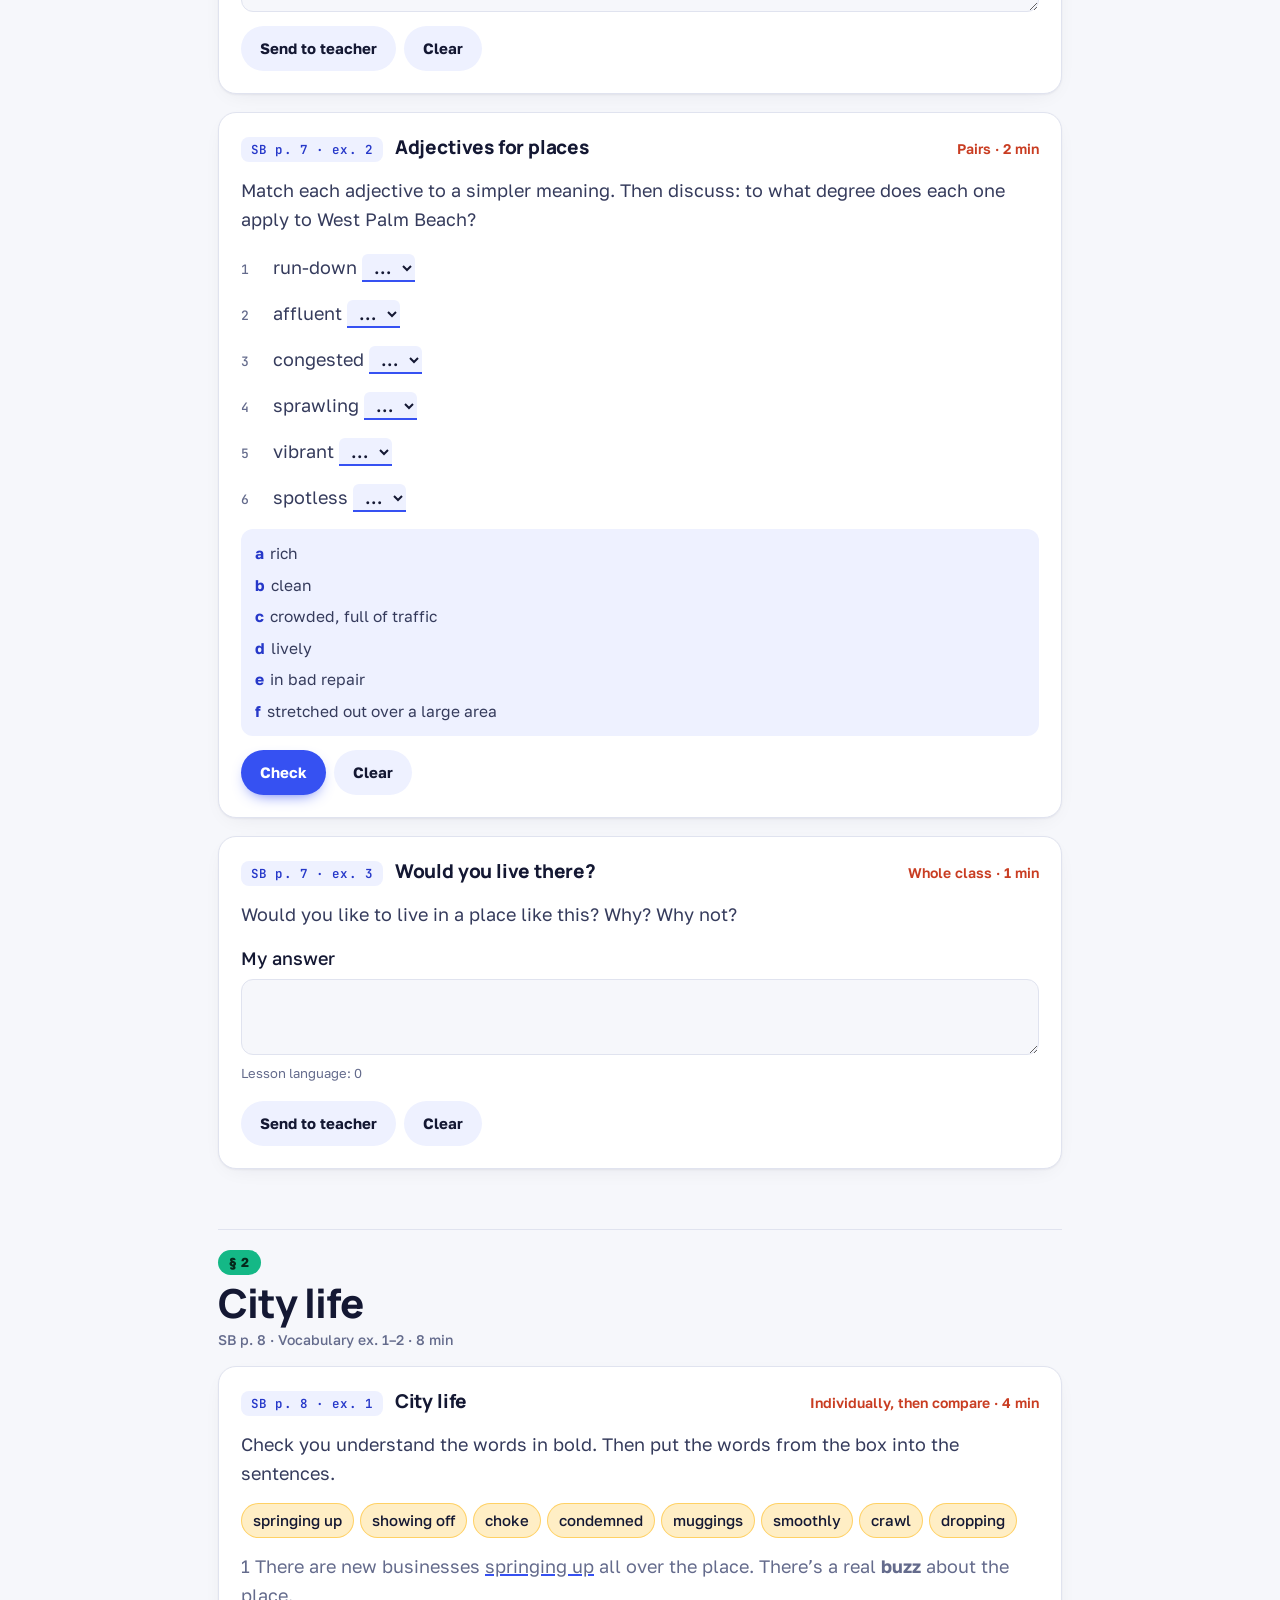
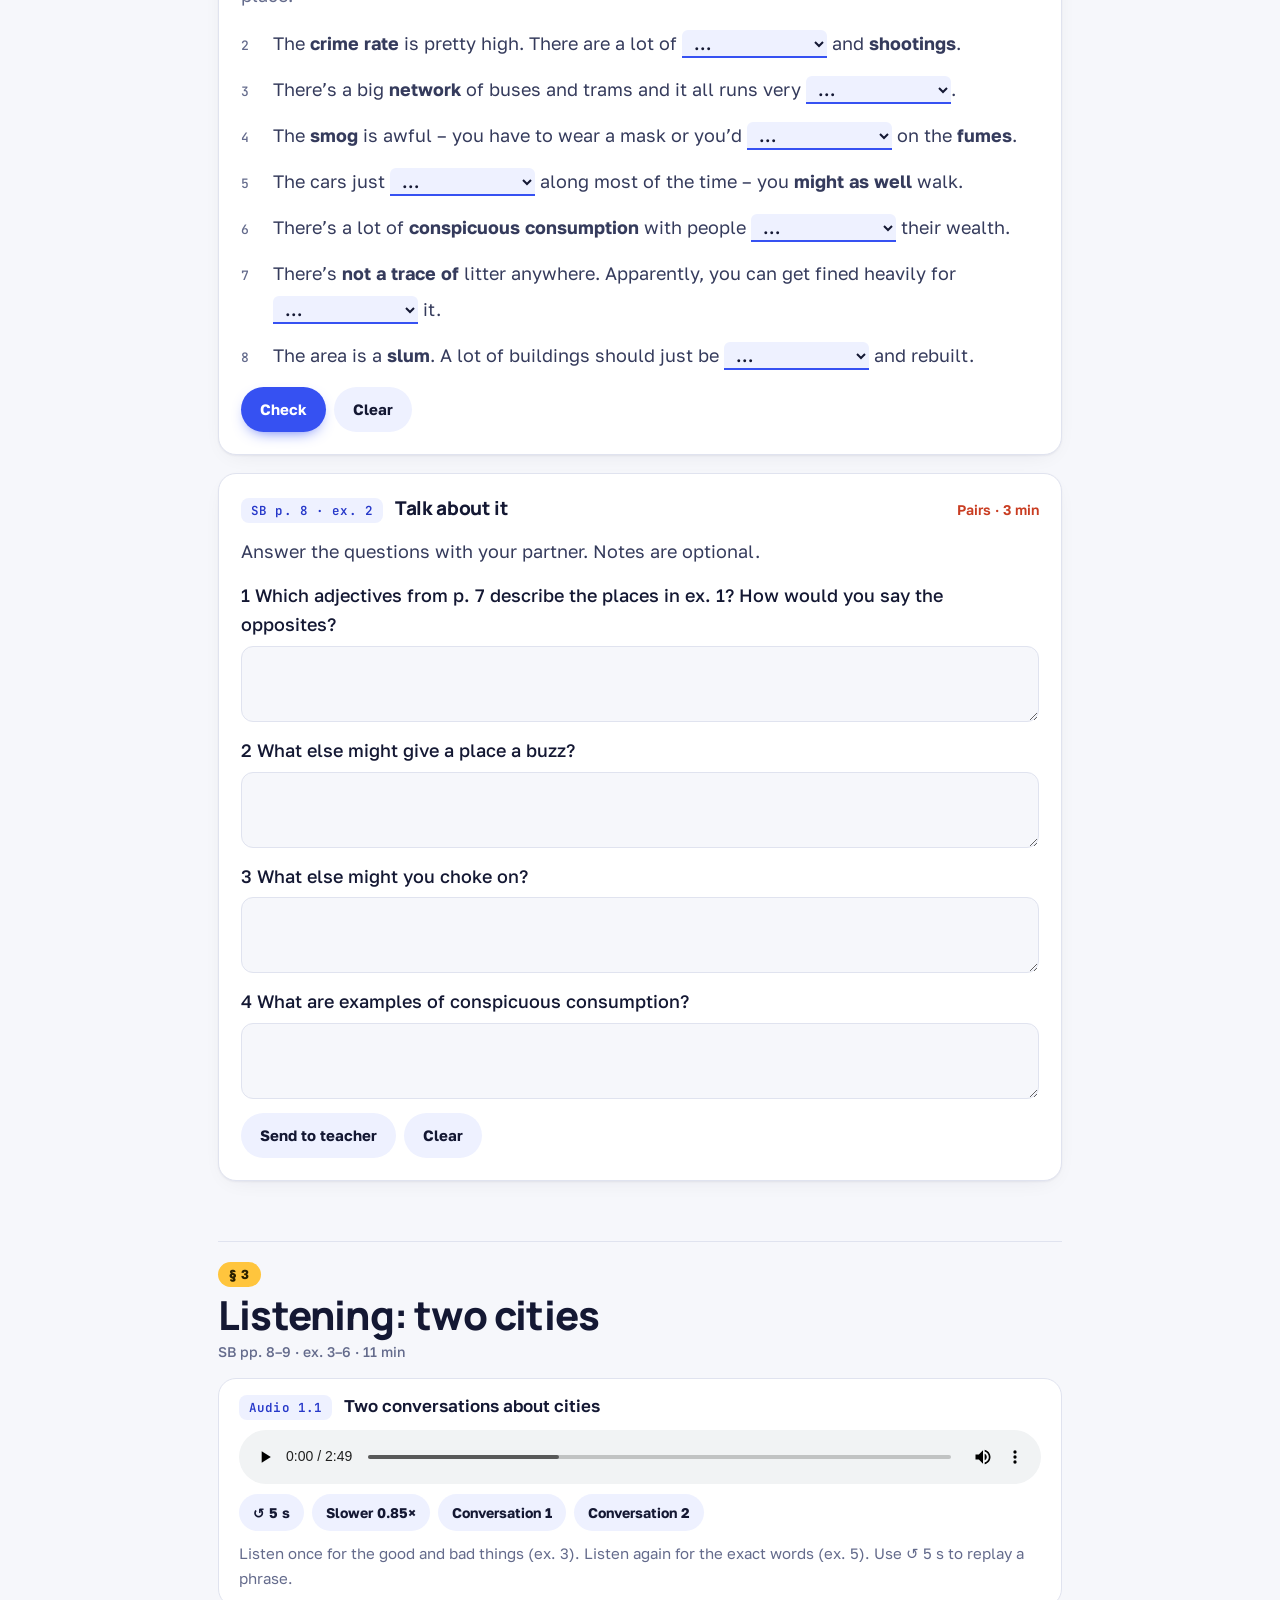
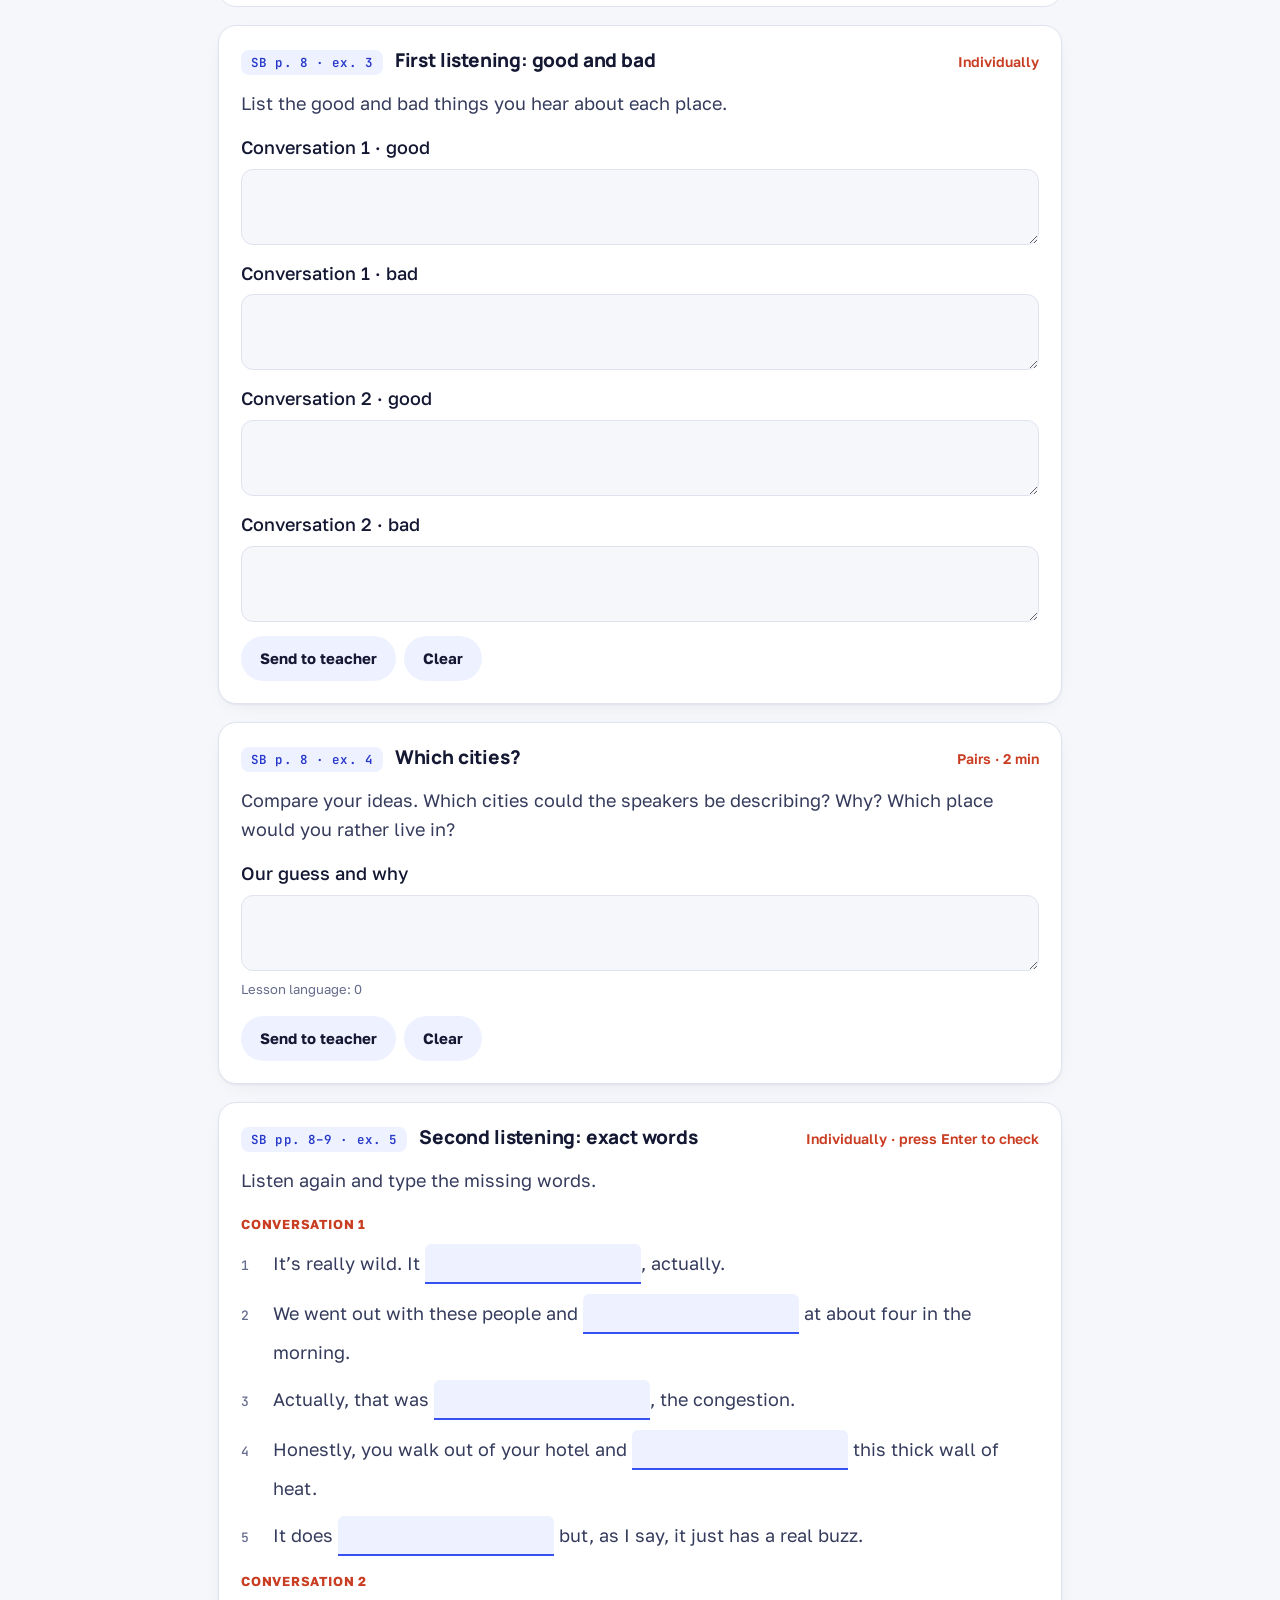
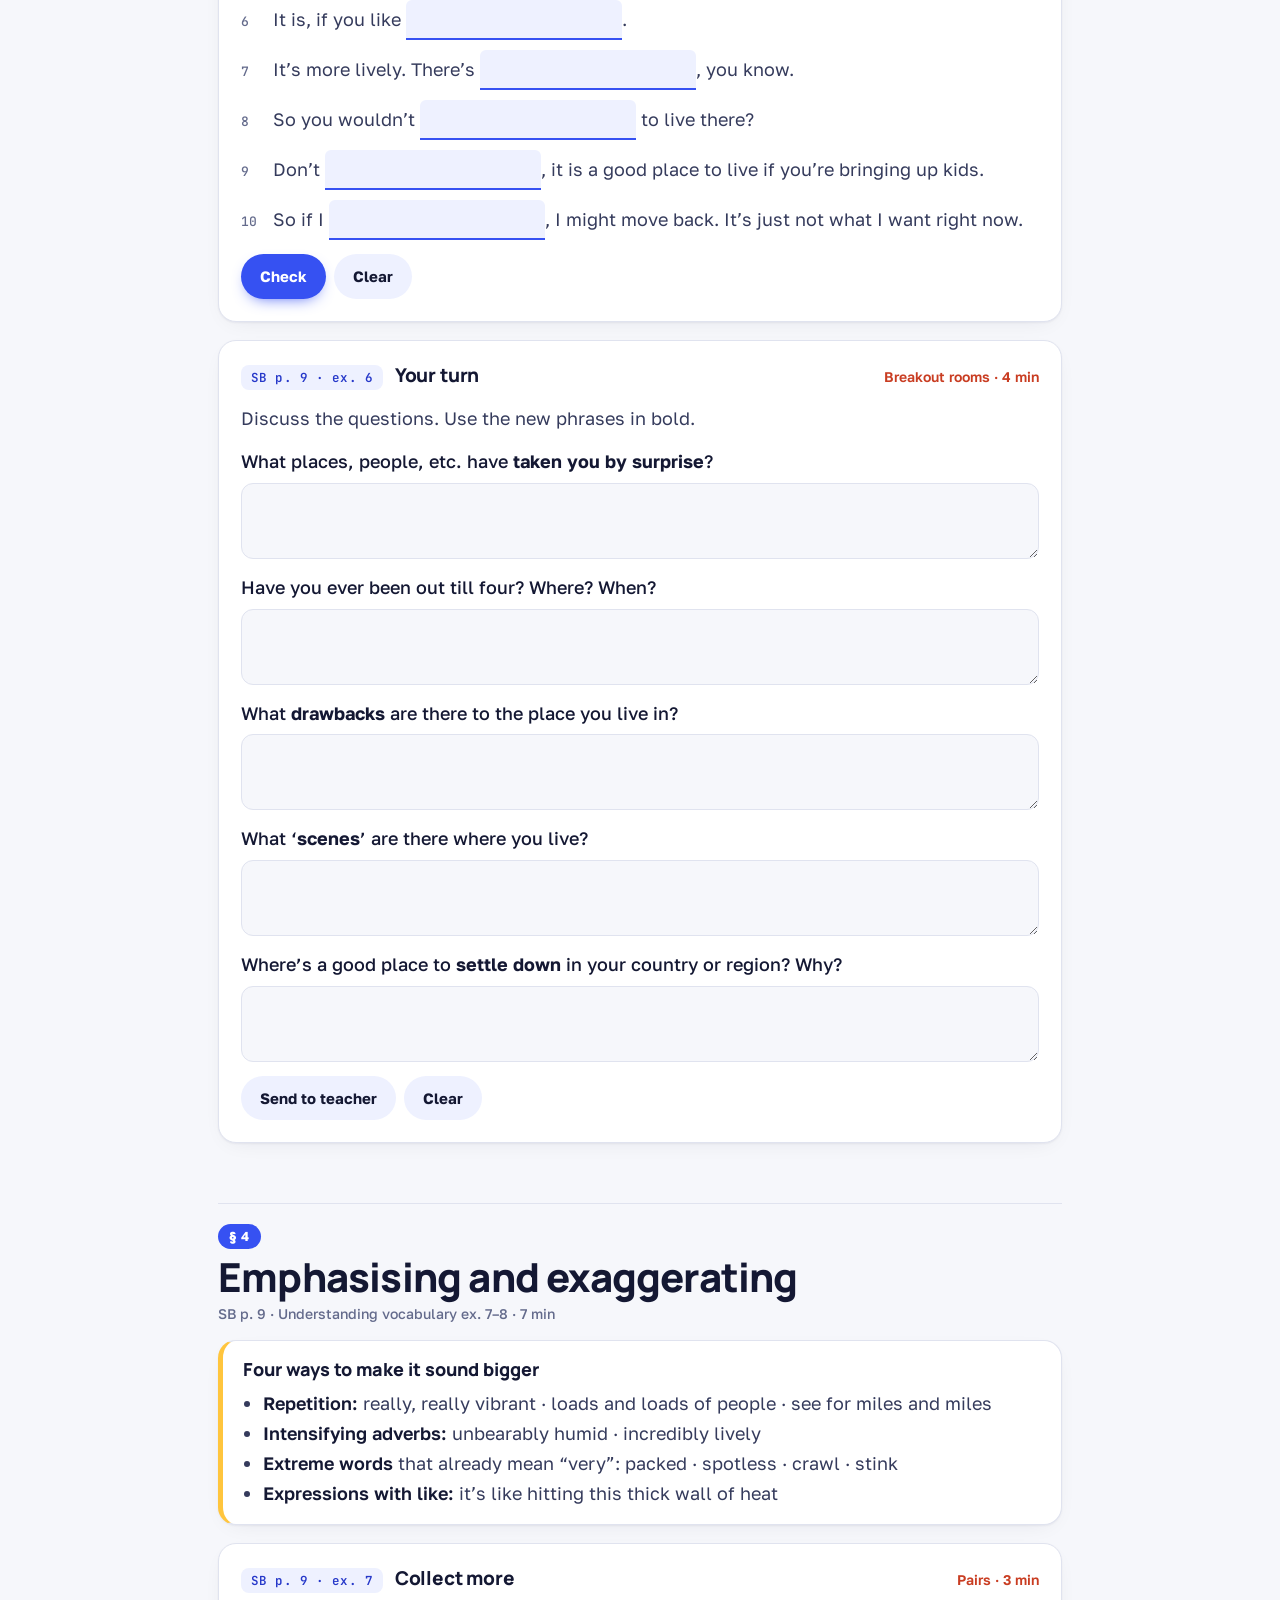
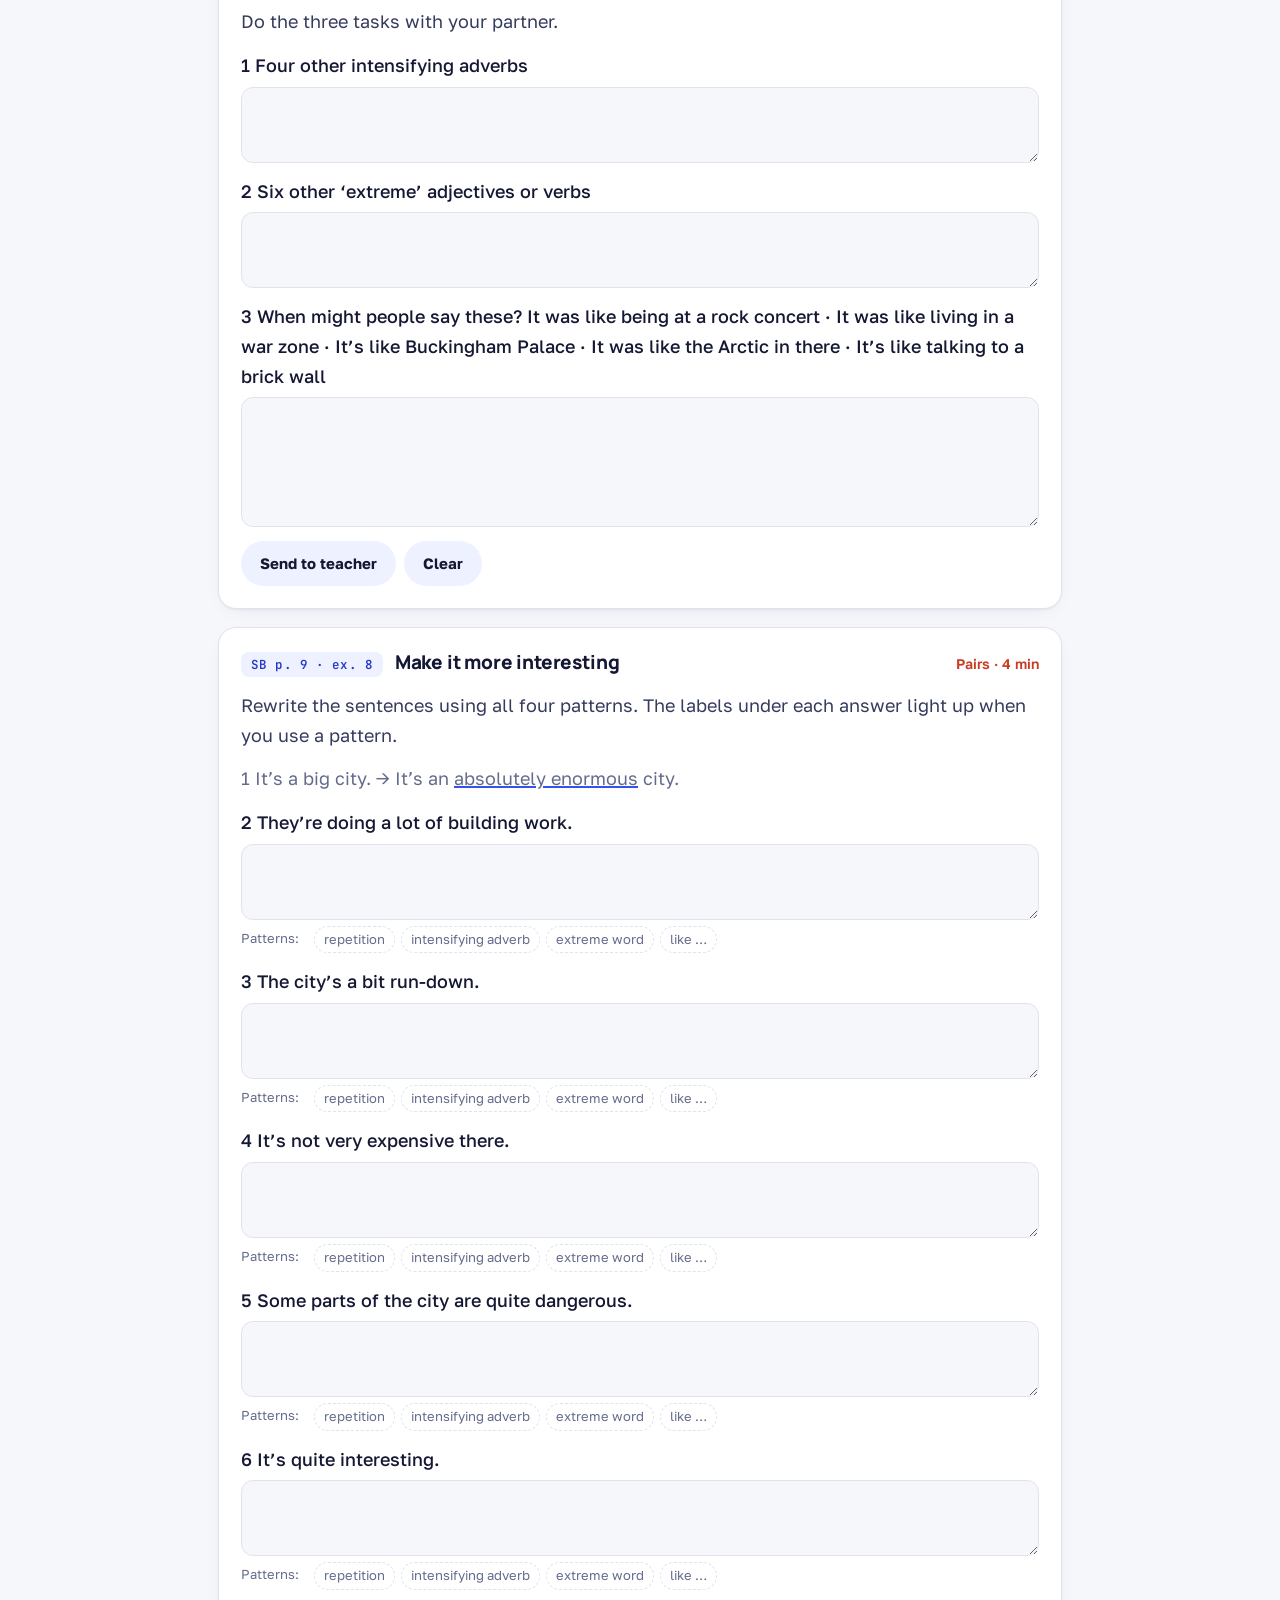
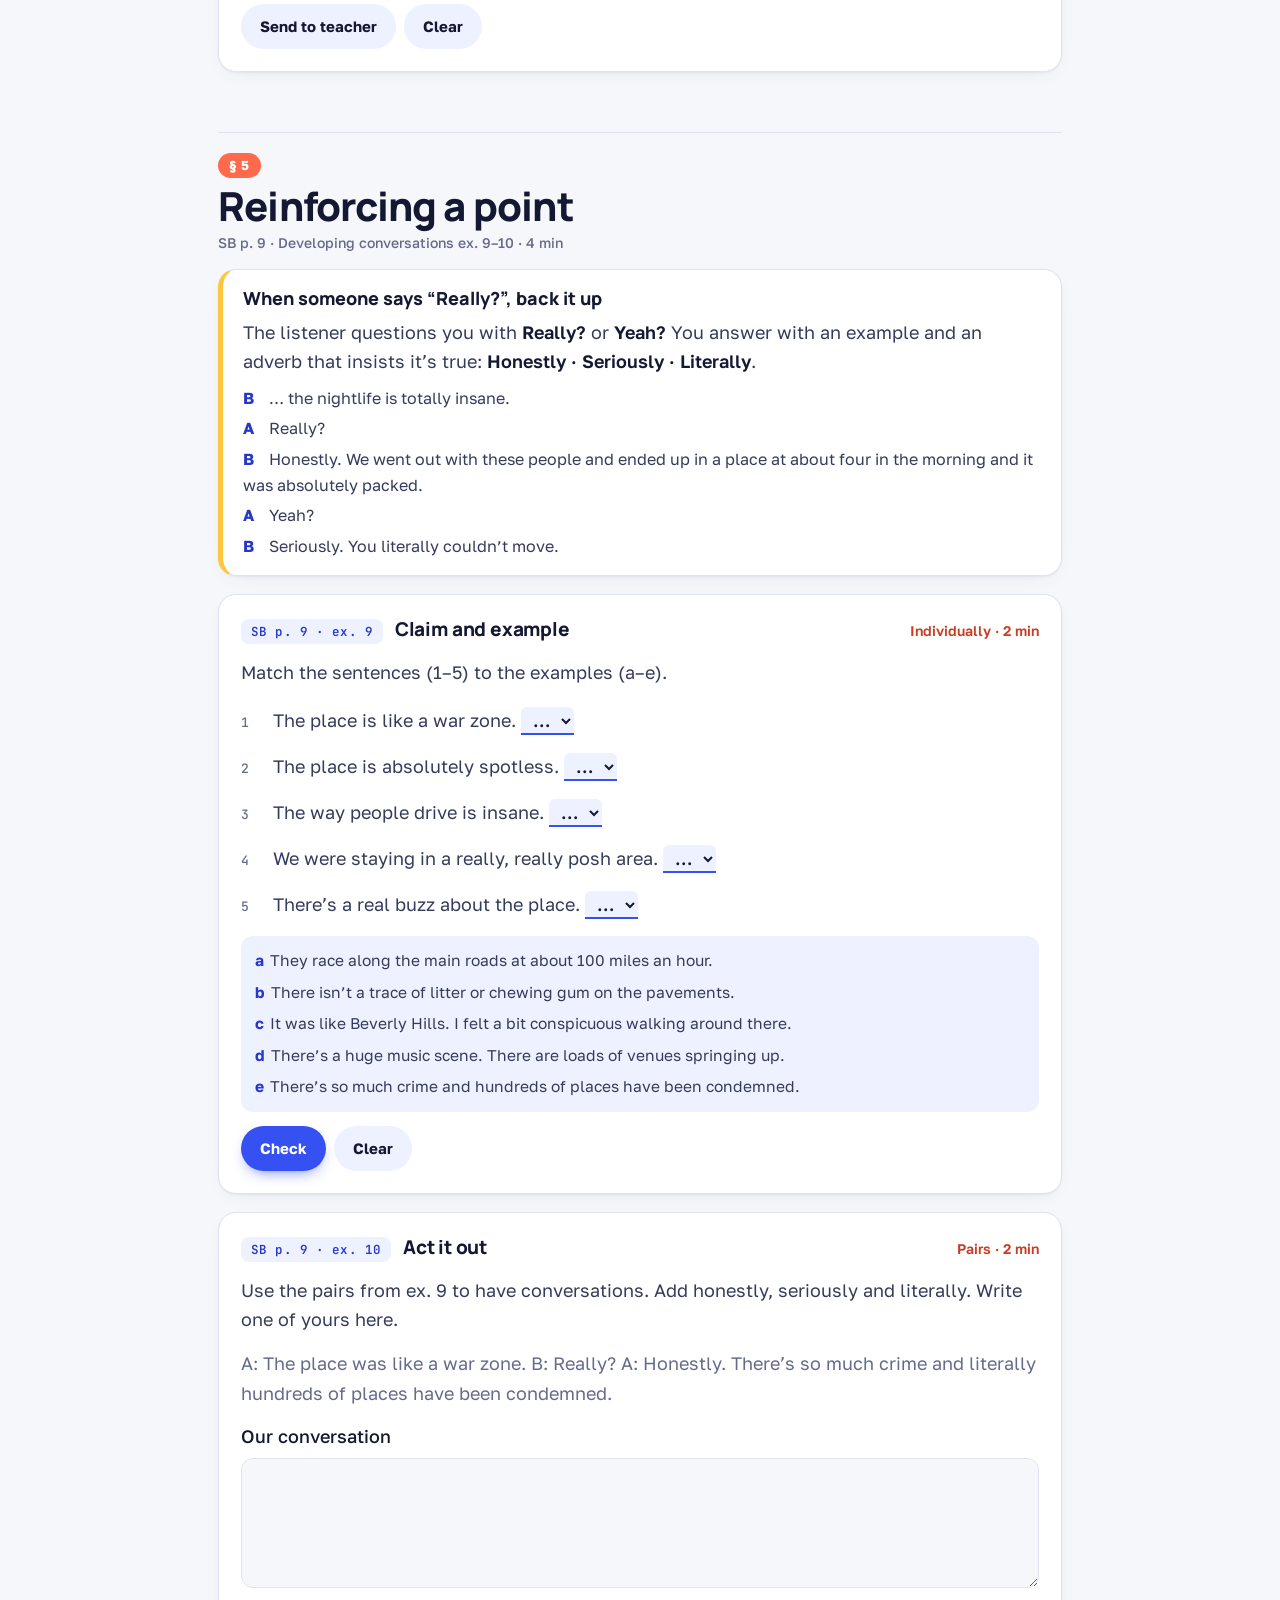
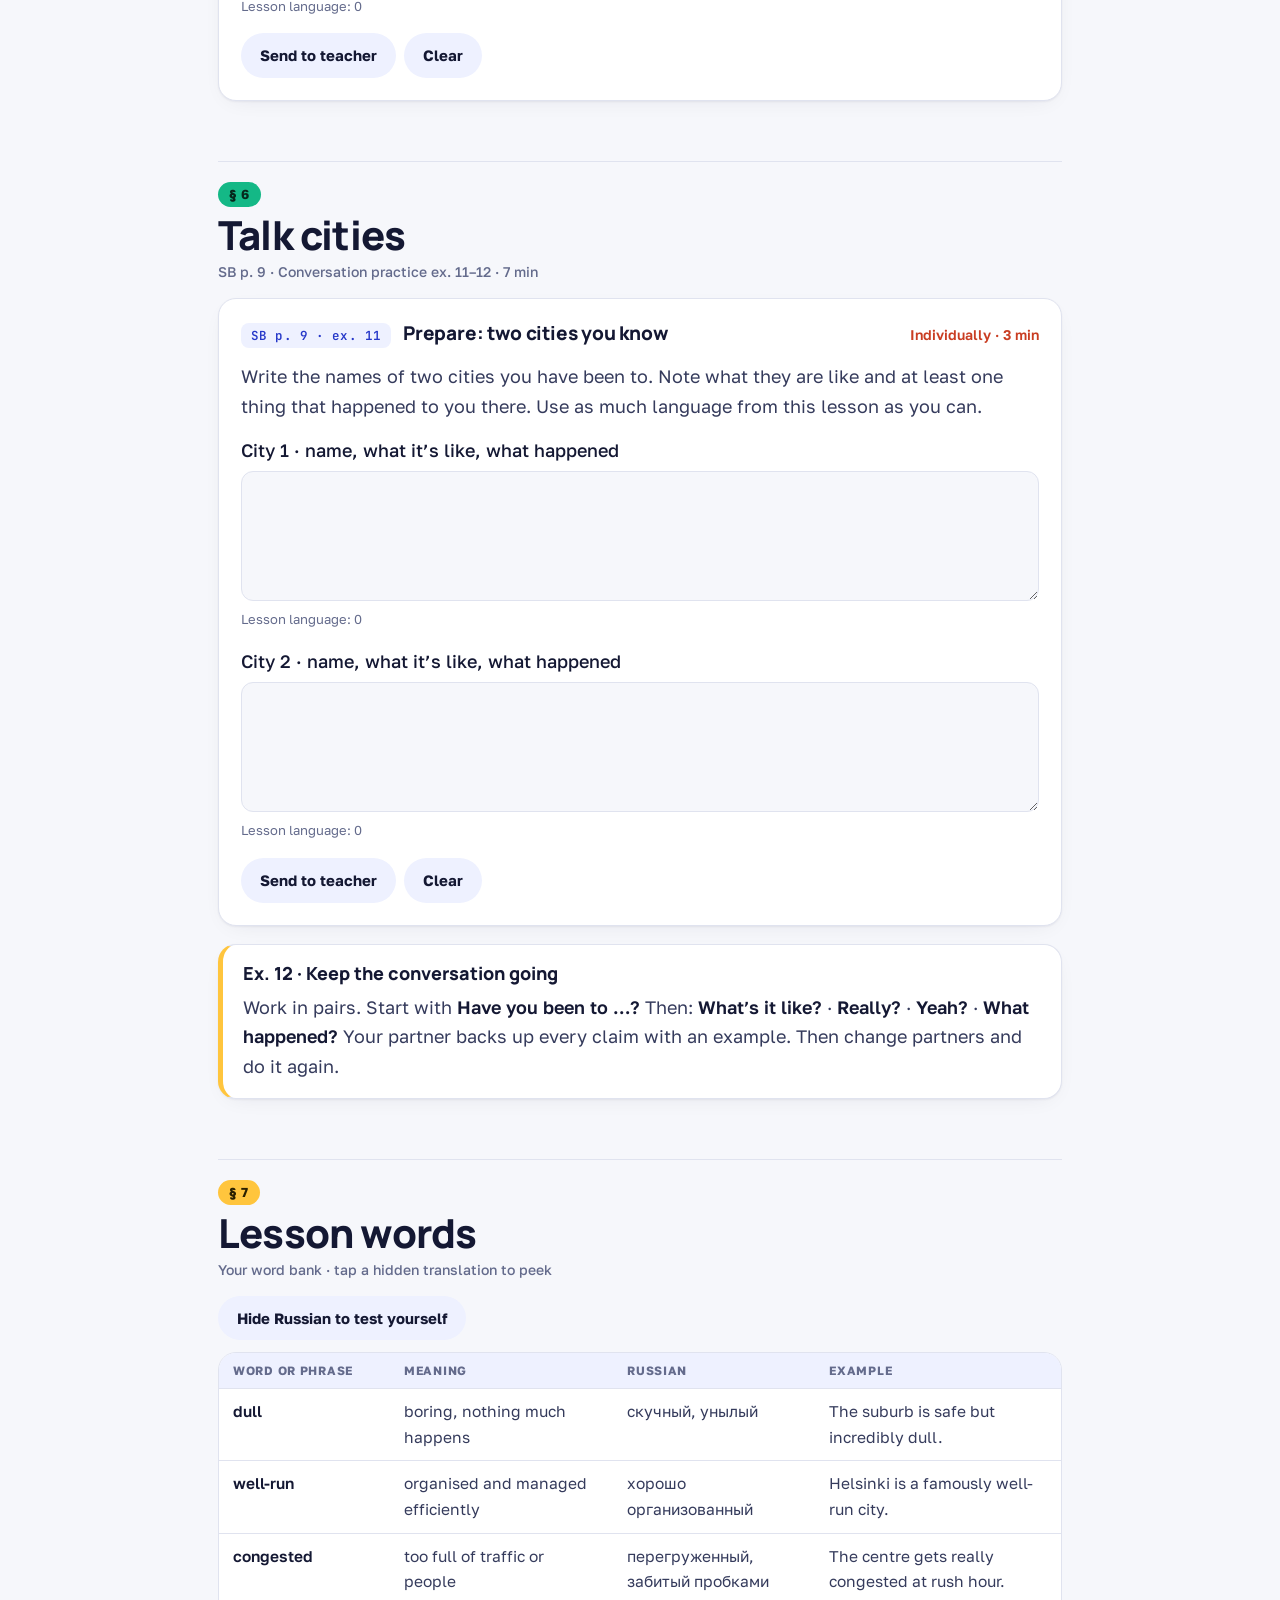
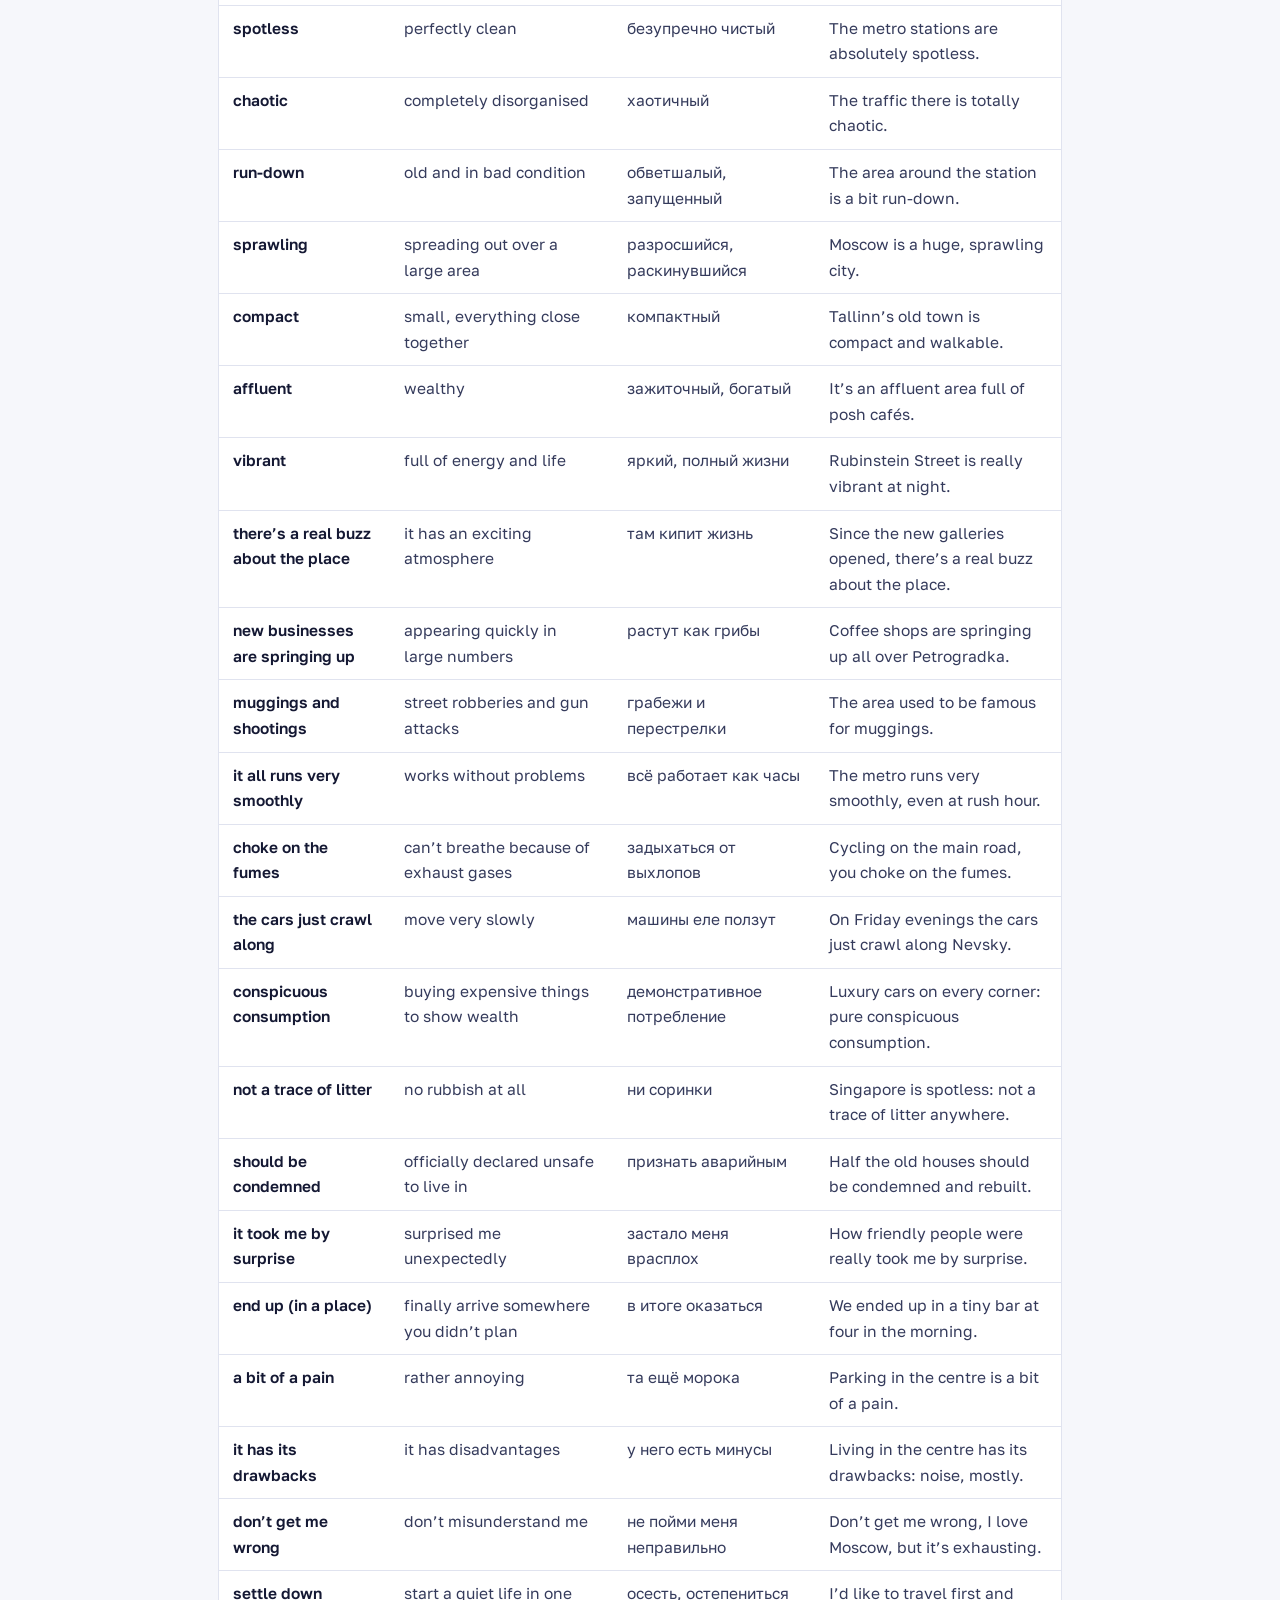
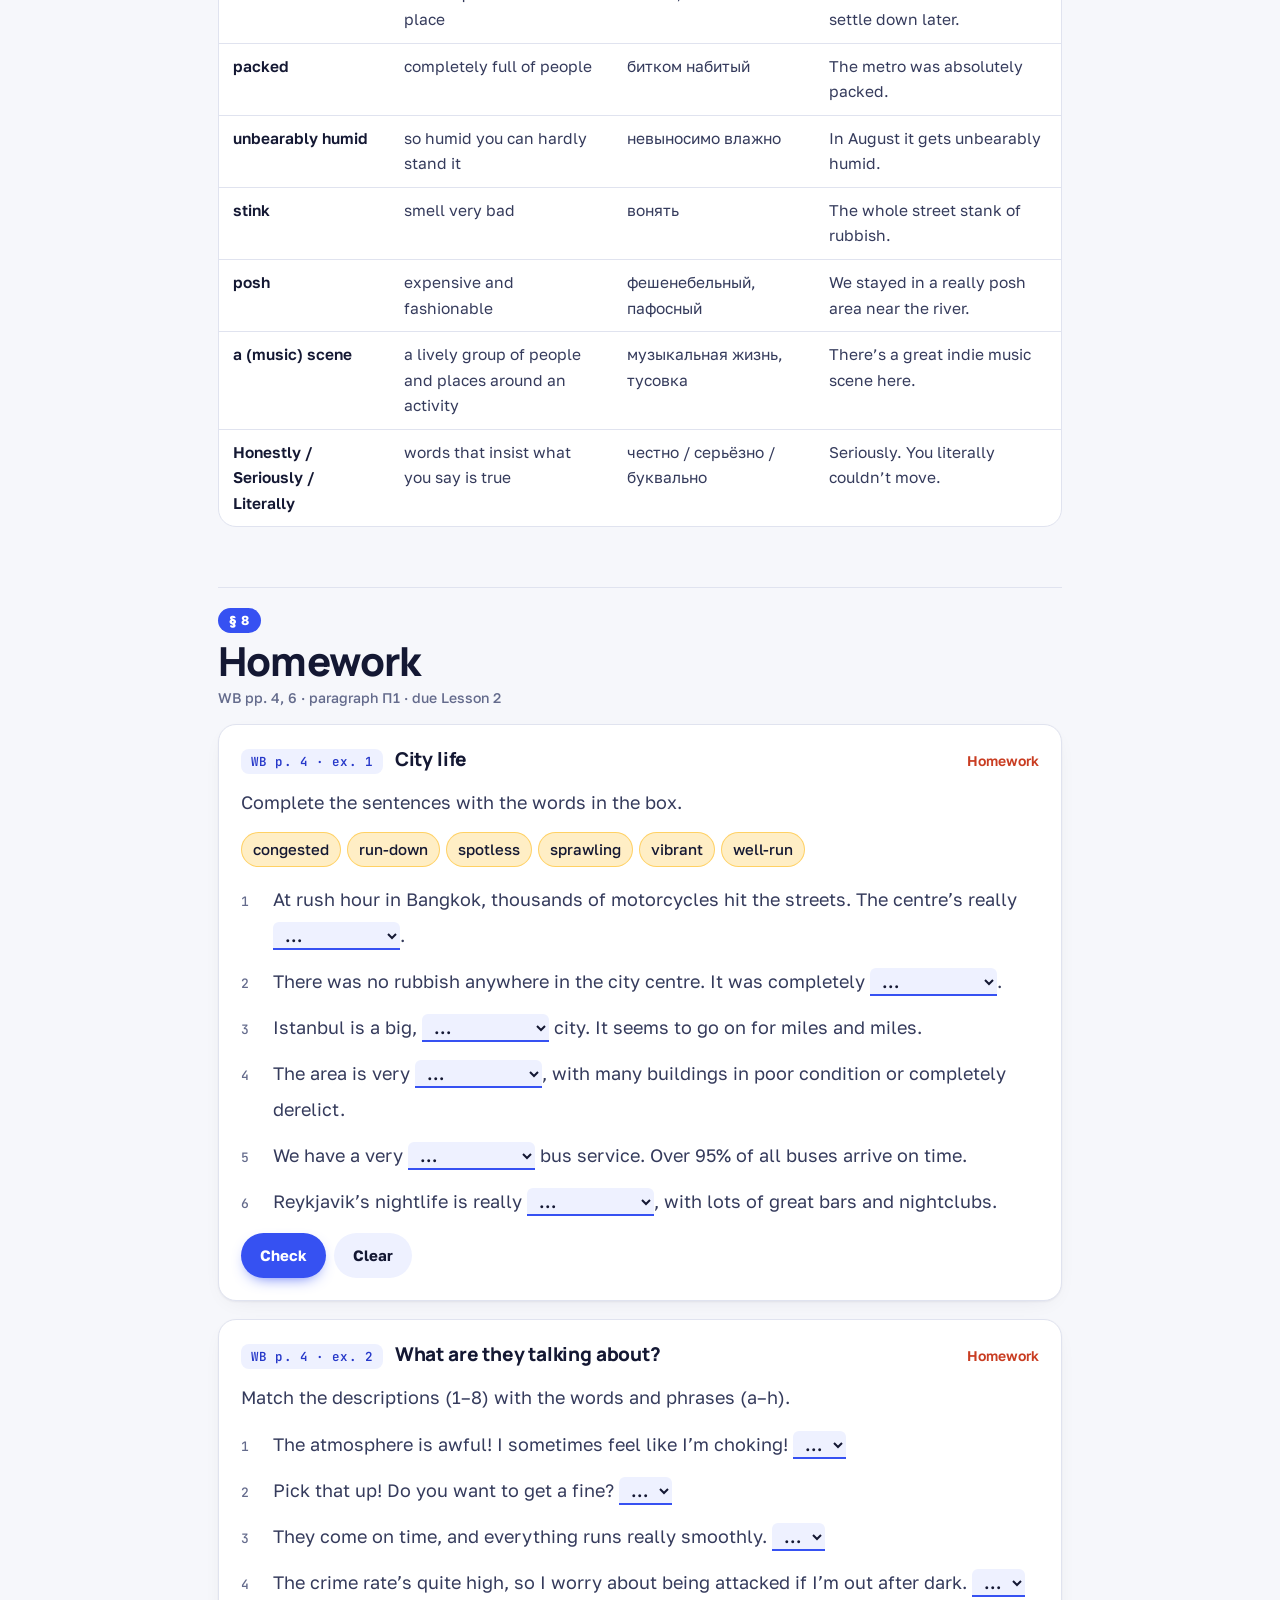
==== commit a5eb37a8: "Lesson 6: kinds of relationships, Audio 6, would; hide answers from students (teacher mode only) Co-" ====
--- a/lessons/01-cities/index.html
+++ b/lessons/01-cities/index.html
@@ -8,13 +8,13 @@
 <link rel="preconnect" href="https://fonts.googleapis.com">
 <link rel="preconnect" href="https://fonts.gstatic.com" crossorigin>
 <link rel="stylesheet" href="https://fonts.googleapis.com/css2?family=Manrope:wght@500;700;800&family=Golos+Text:wght@400;500;600;700&family=JetBrains+Mono:wght@500;600&display=swap">
-<link rel="stylesheet" href="../../assets/style.css?v=202611162210">
+<link rel="stylesheet" href="../../assets/style.css?v=202611180902">
 </head>
 <body>
 <div id="app"><noscript>This lesson needs JavaScript switched on.</noscript></div>
-<script src="../../assets/config.js?v=202611162210"></script>
-<script src="../../assets/course.js?v=202611162210"></script>
-<script src="lesson.js?v=202611162210"></script>
-<script src="../../assets/engine.js?v=202611162210"></script>
+<script src="../../assets/config.js?v=202611180902"></script>
+<script src="../../assets/course.js?v=202611180902"></script>
+<script src="lesson.js?v=202611180902"></script>
+<script src="../../assets/engine.js?v=202611180902"></script>
 </body>
 </html>
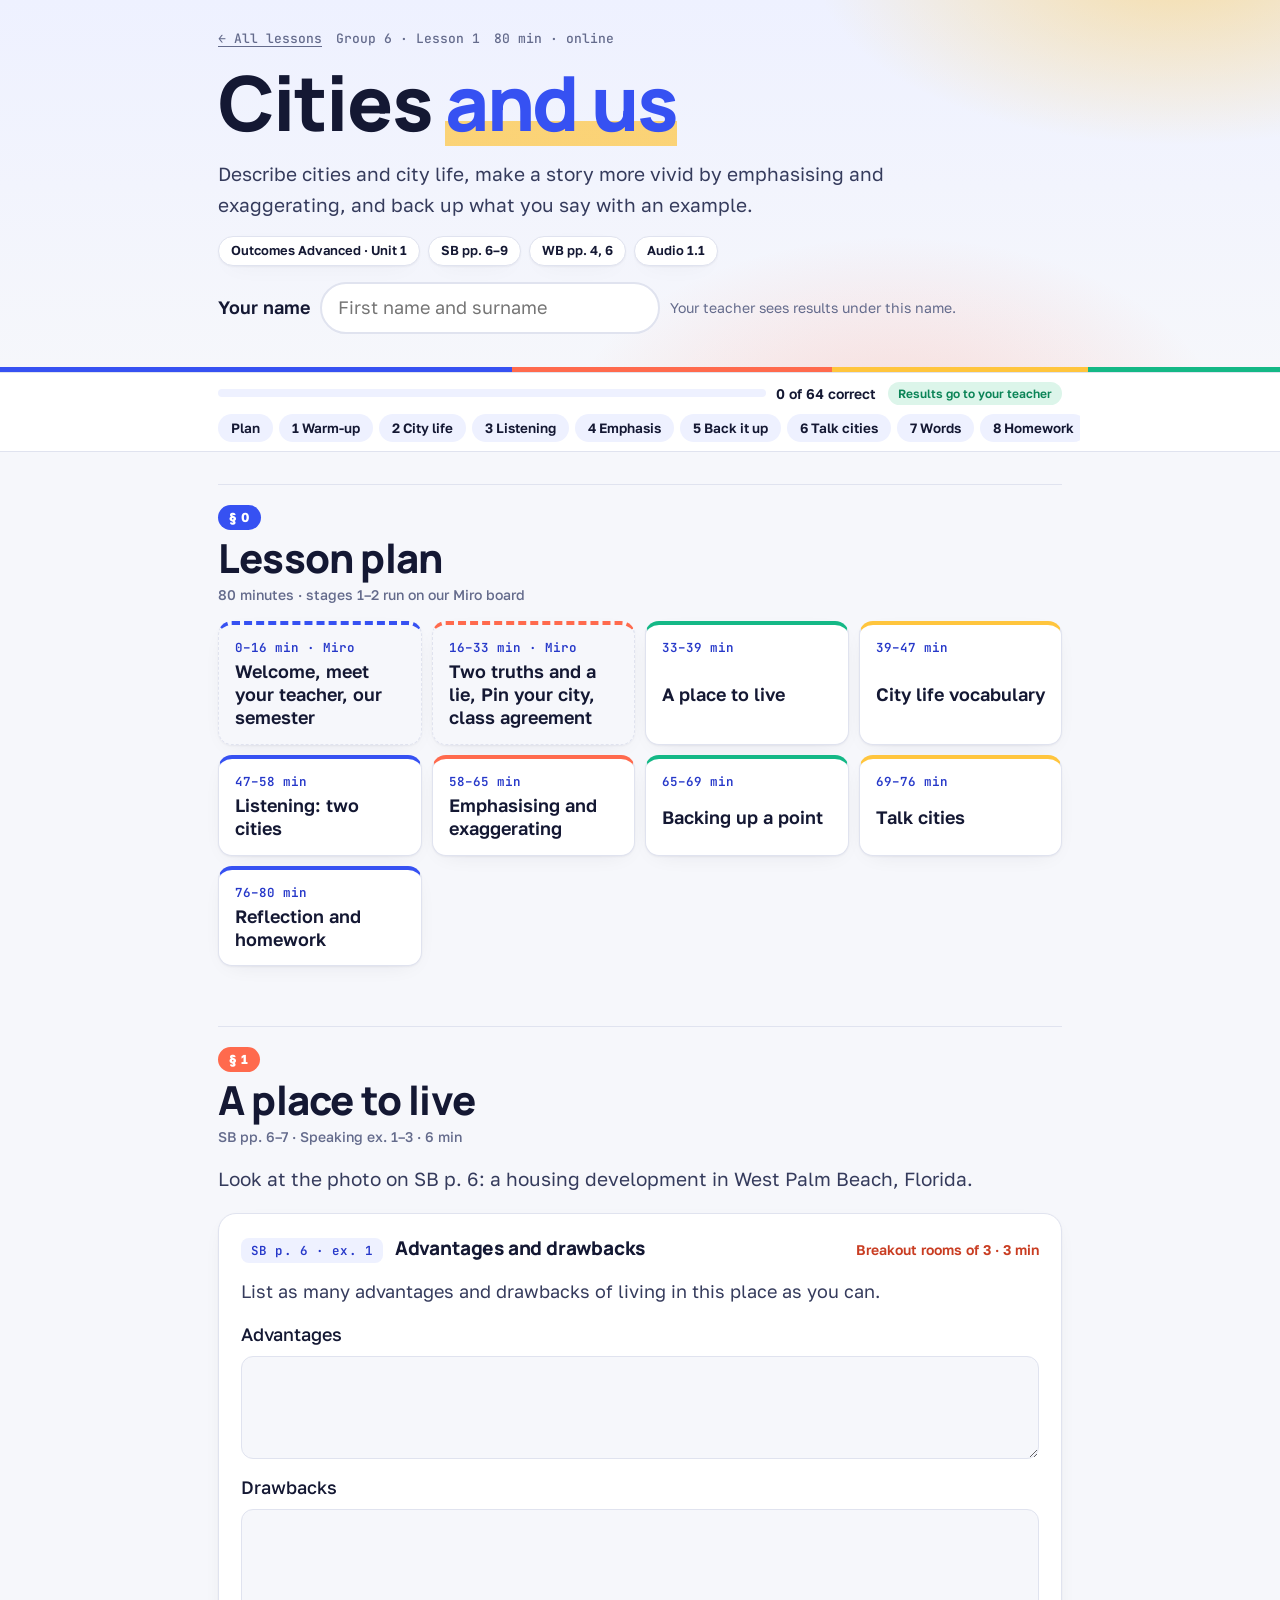
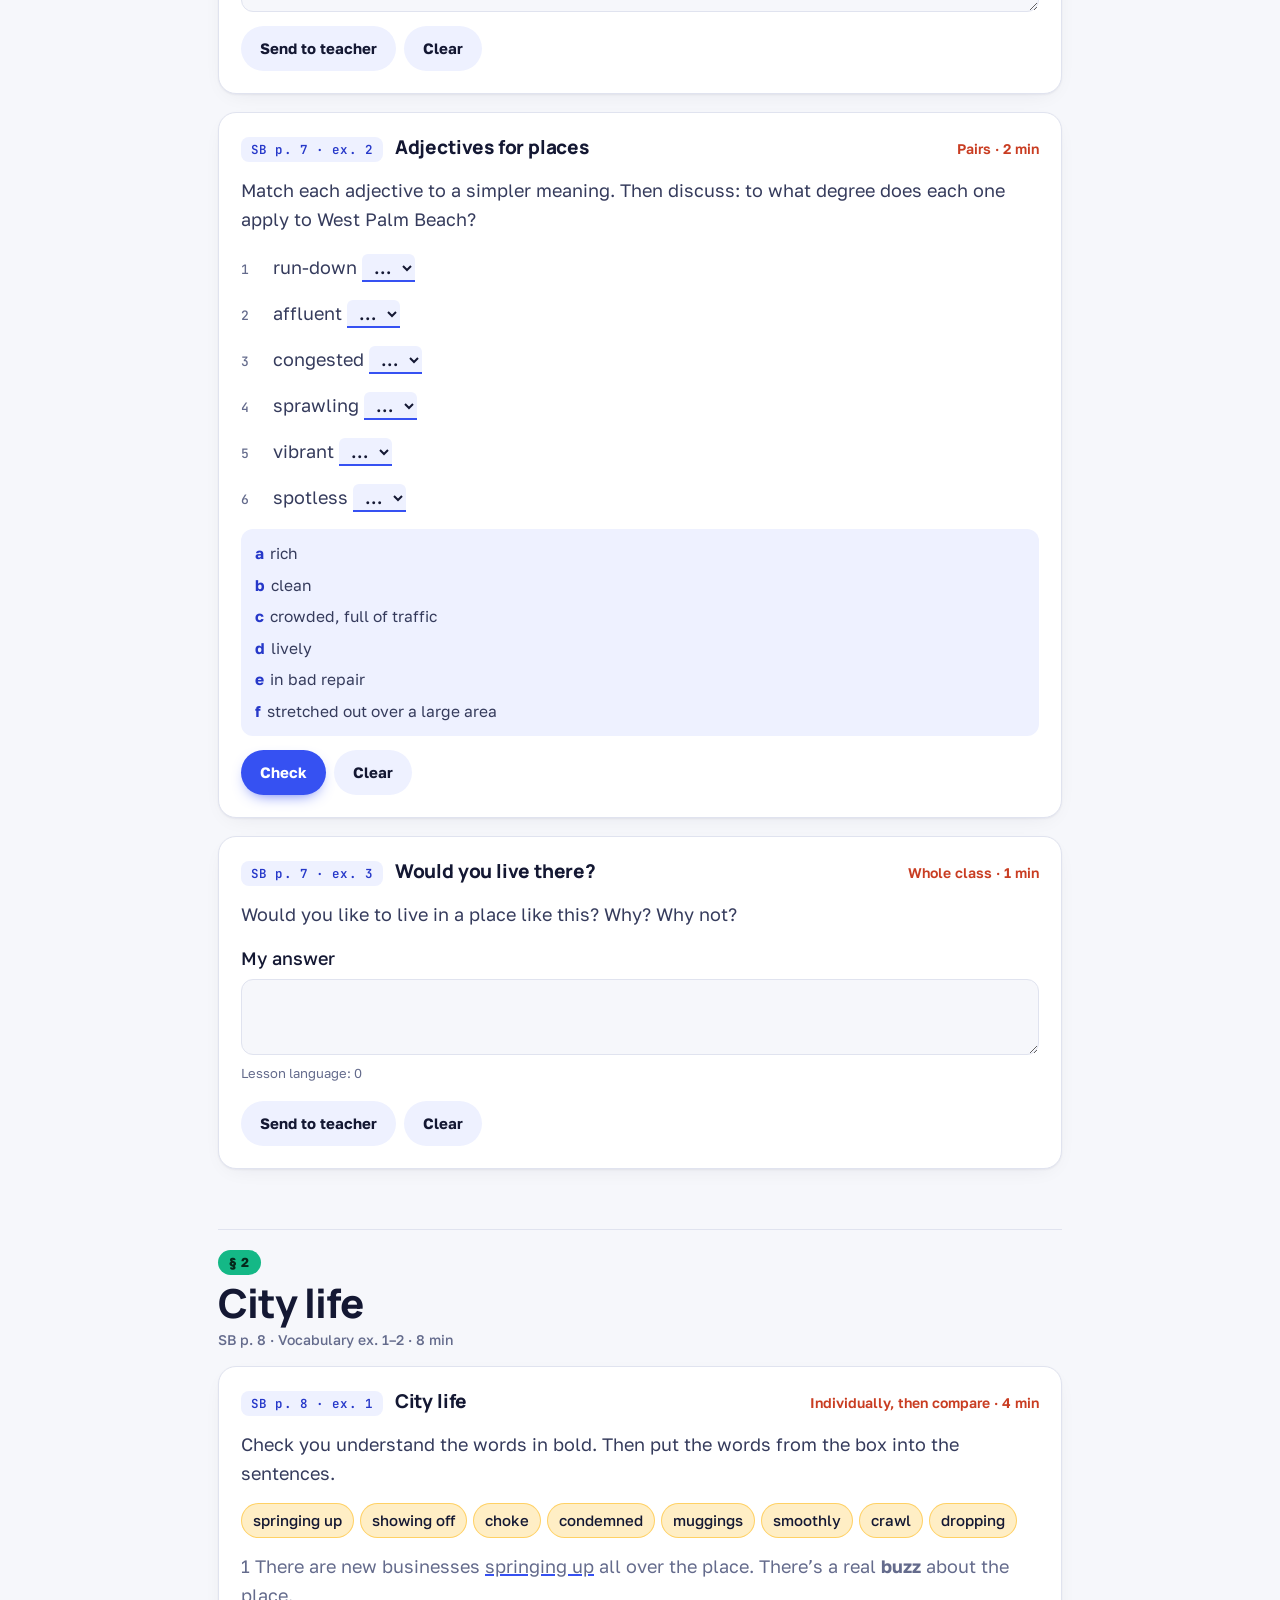
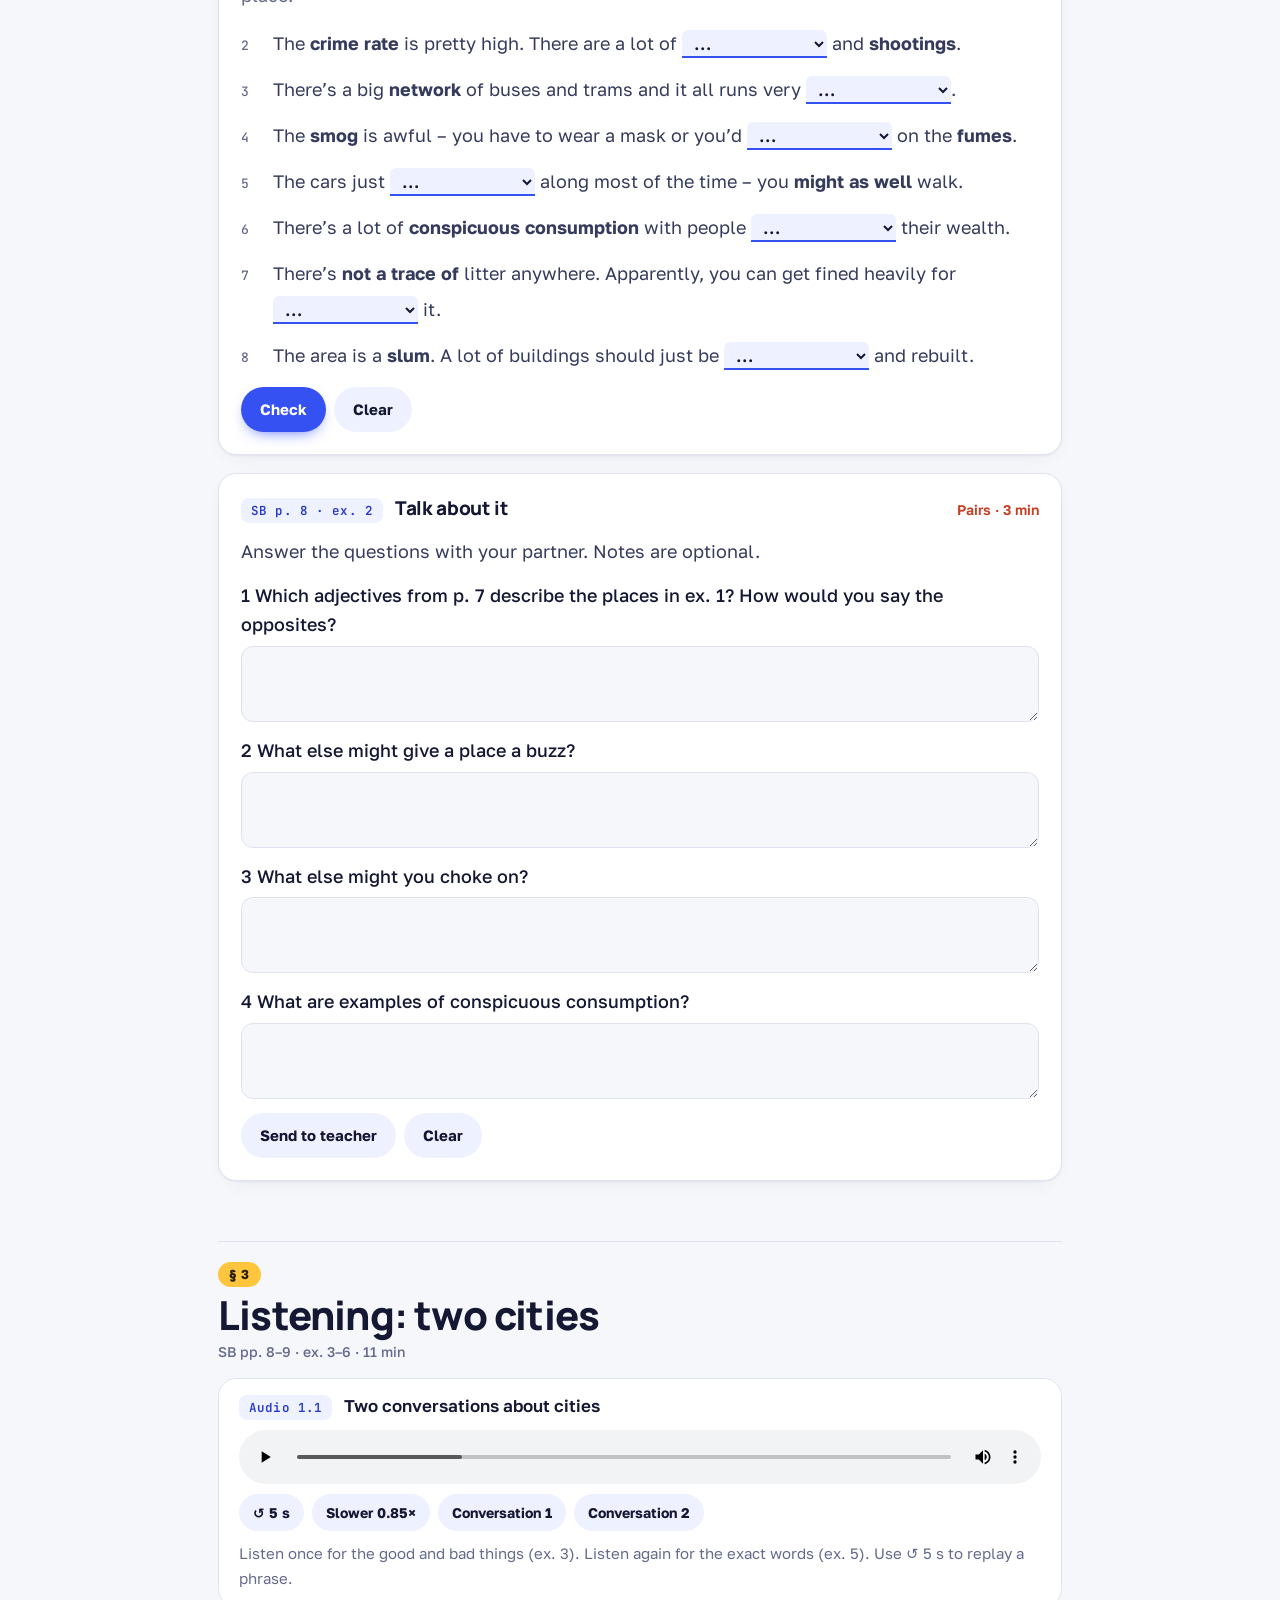
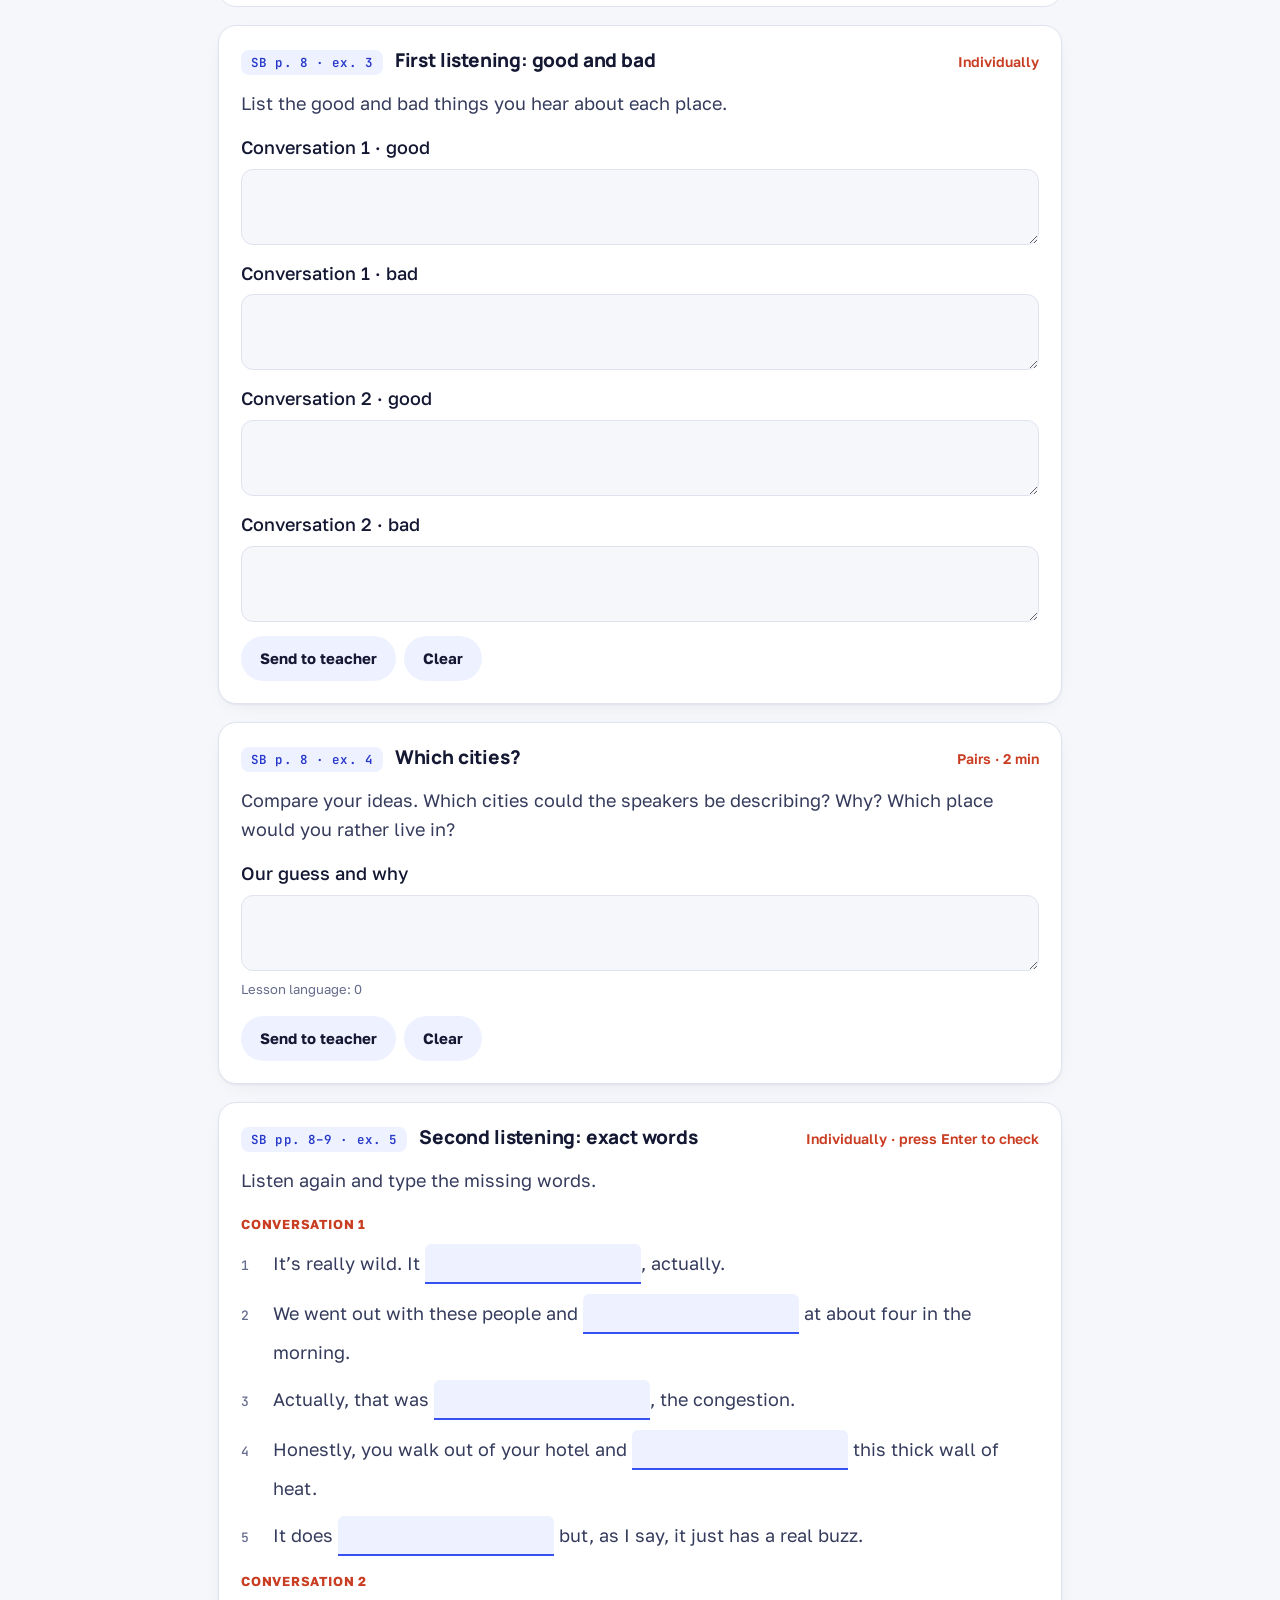
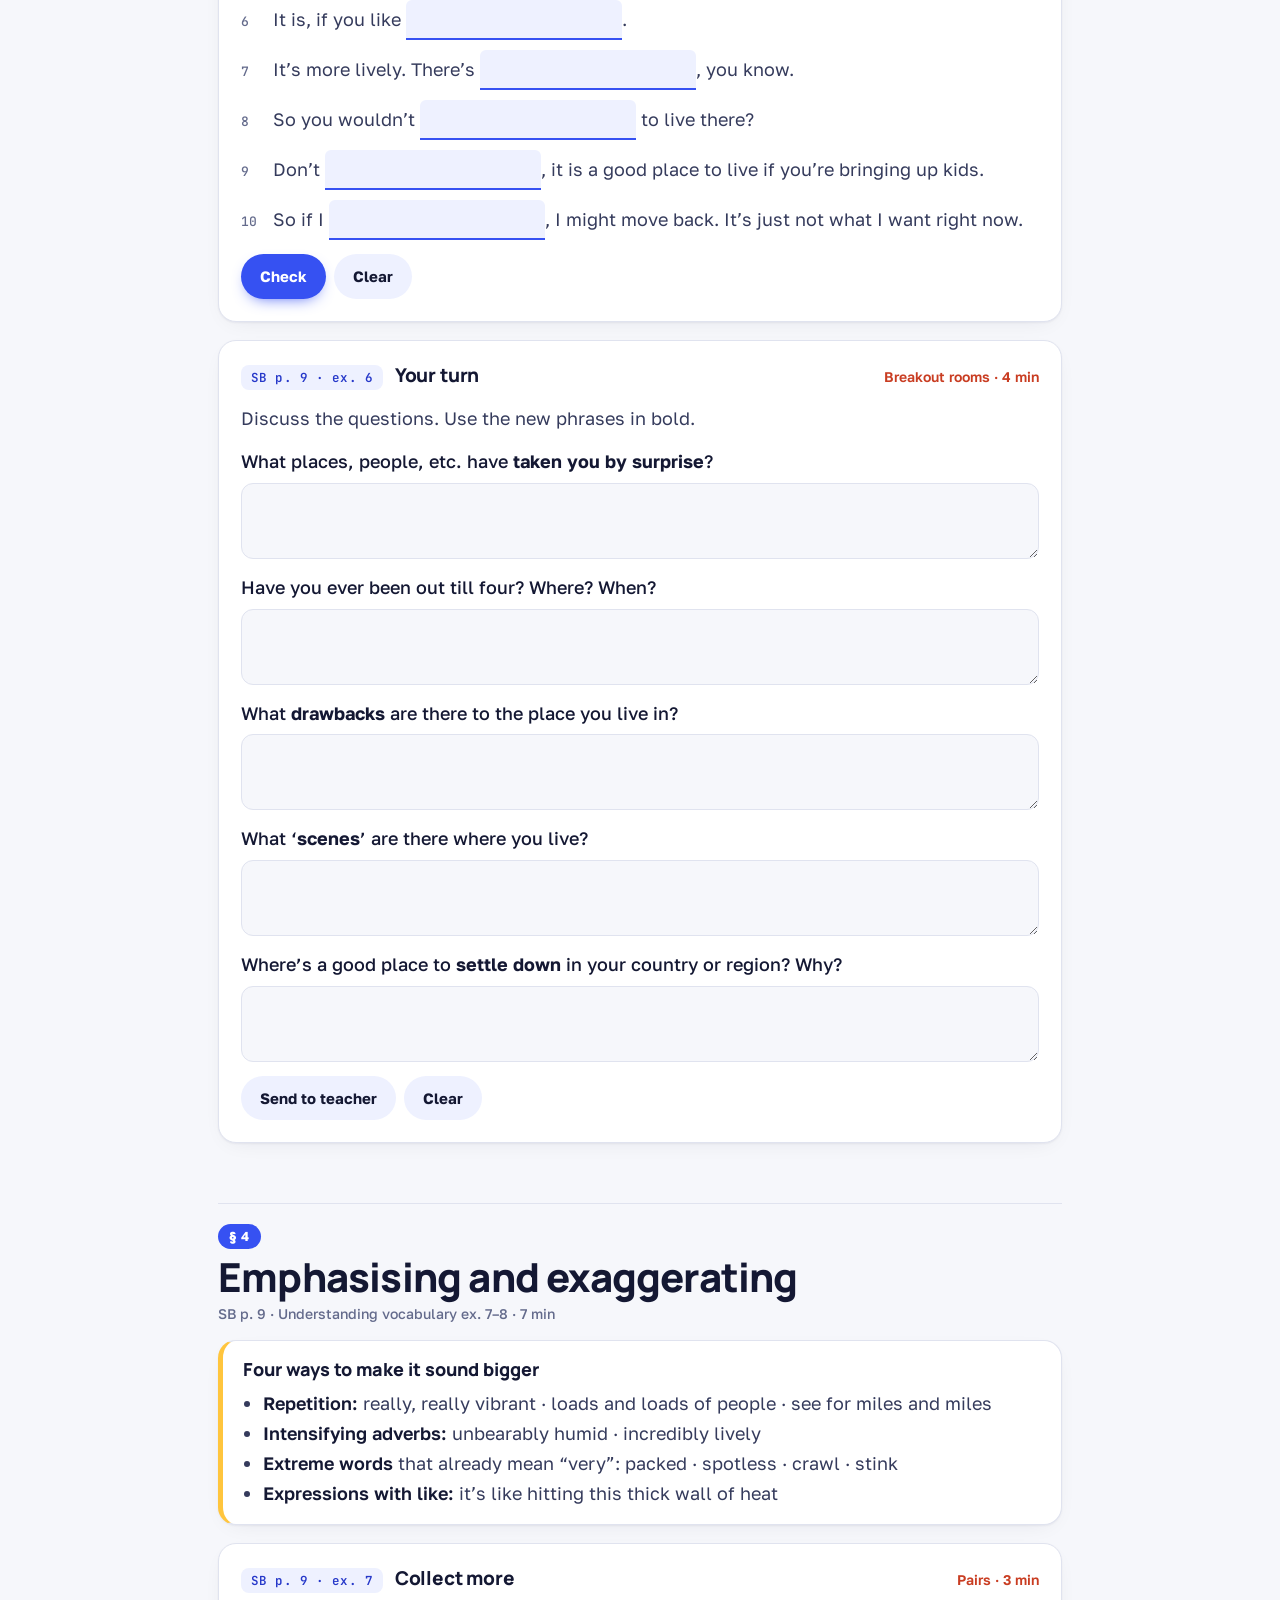
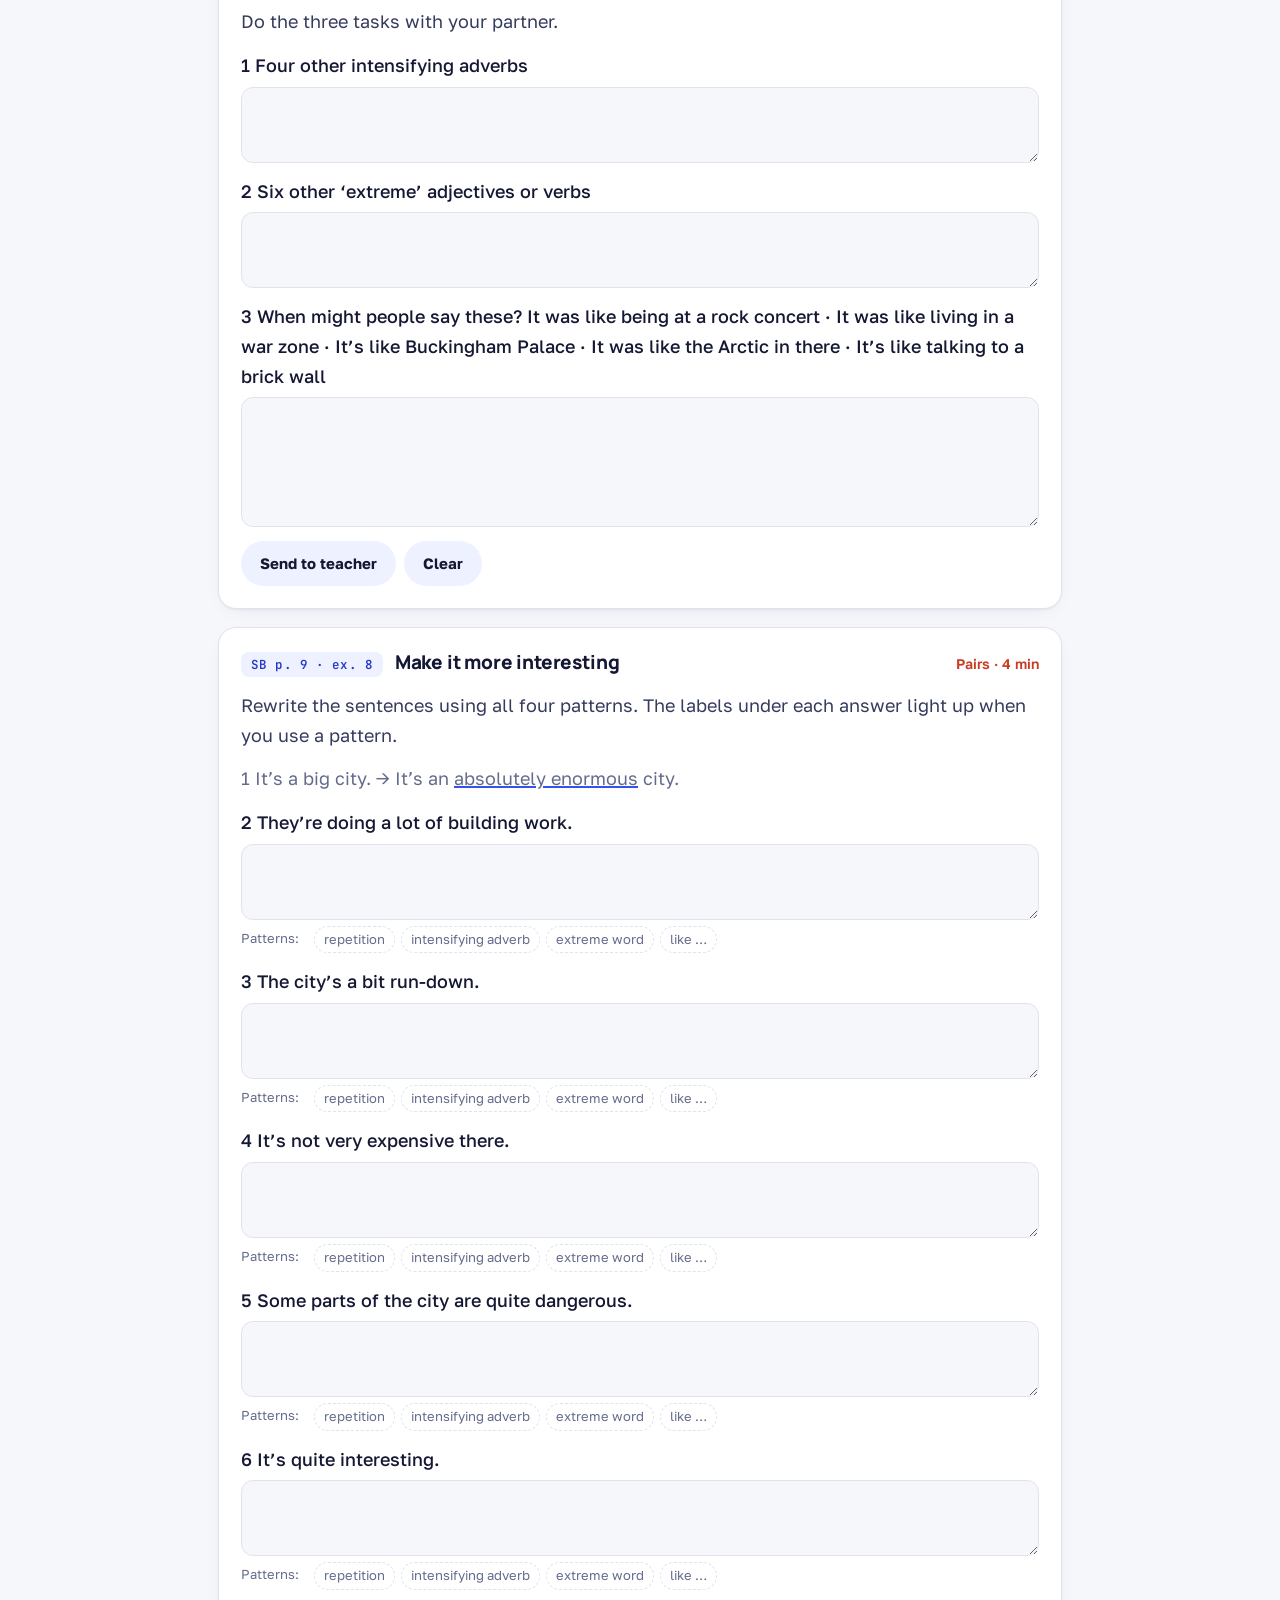
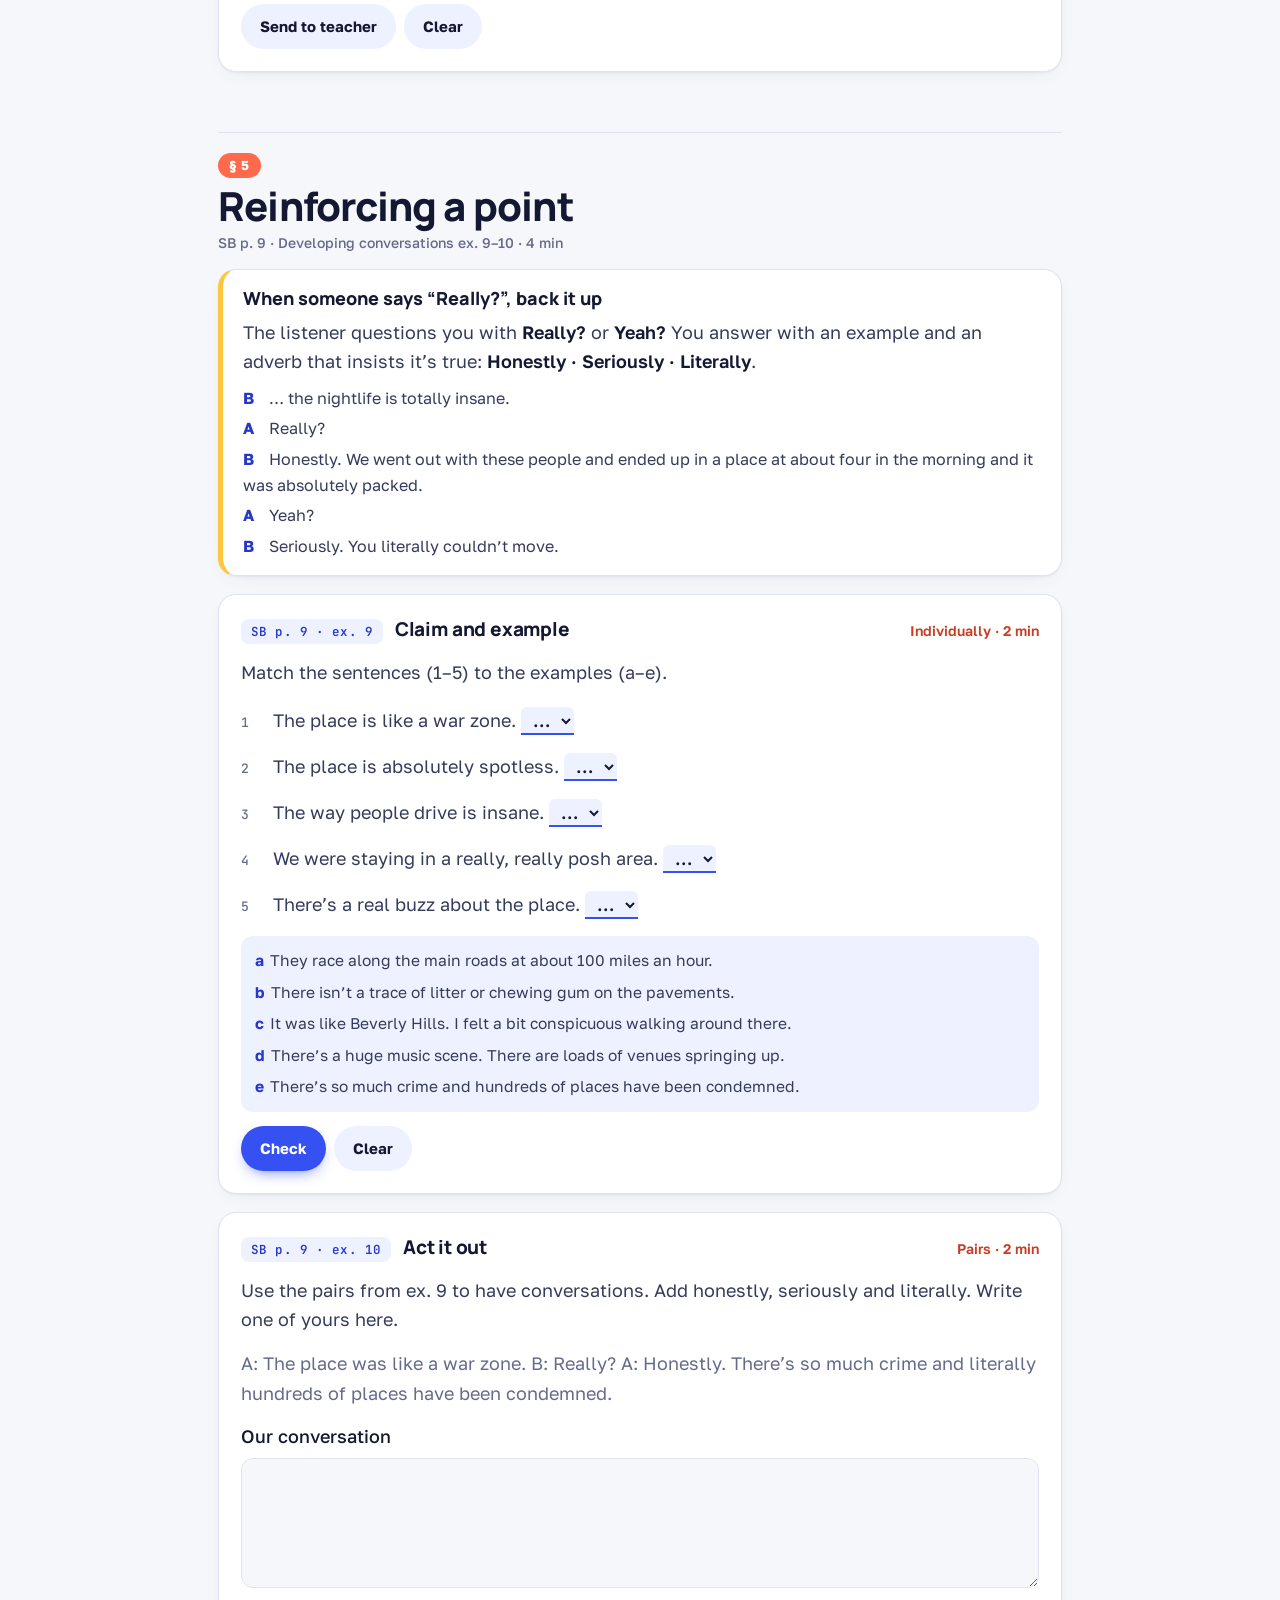
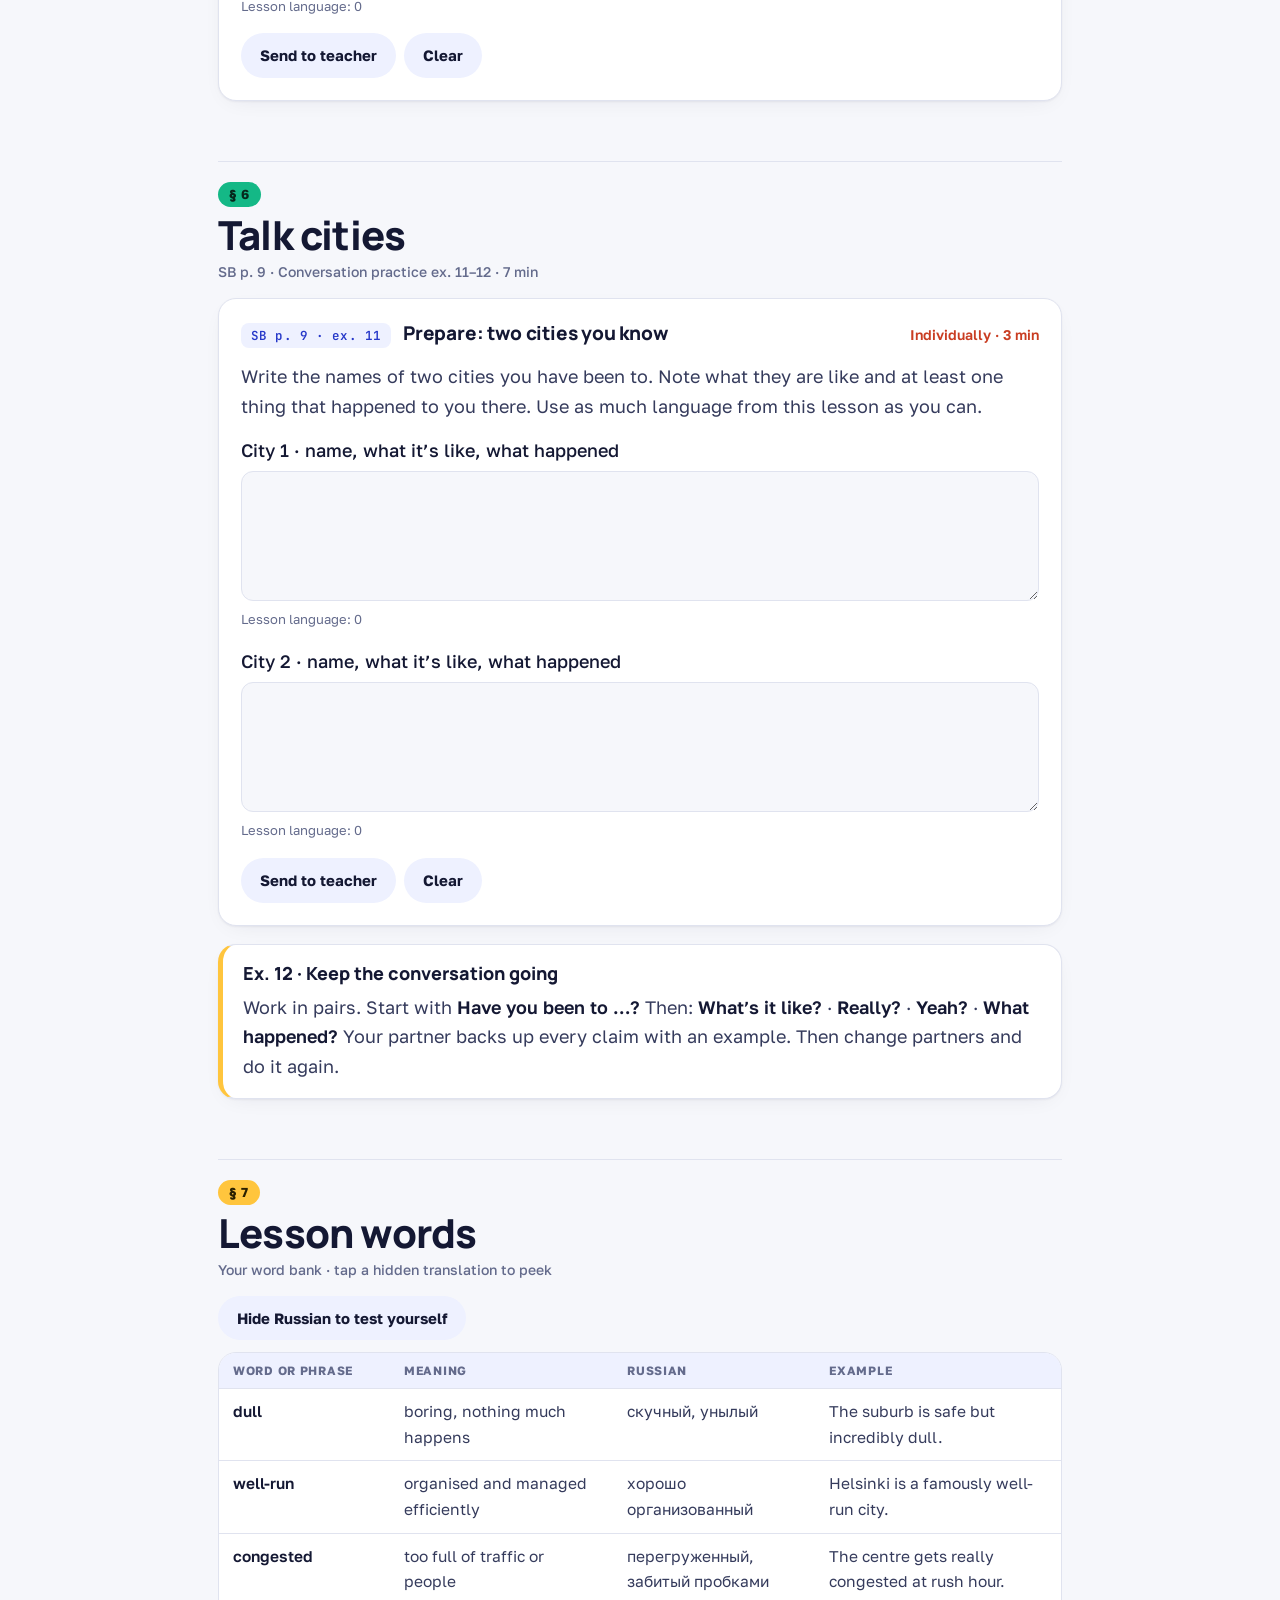
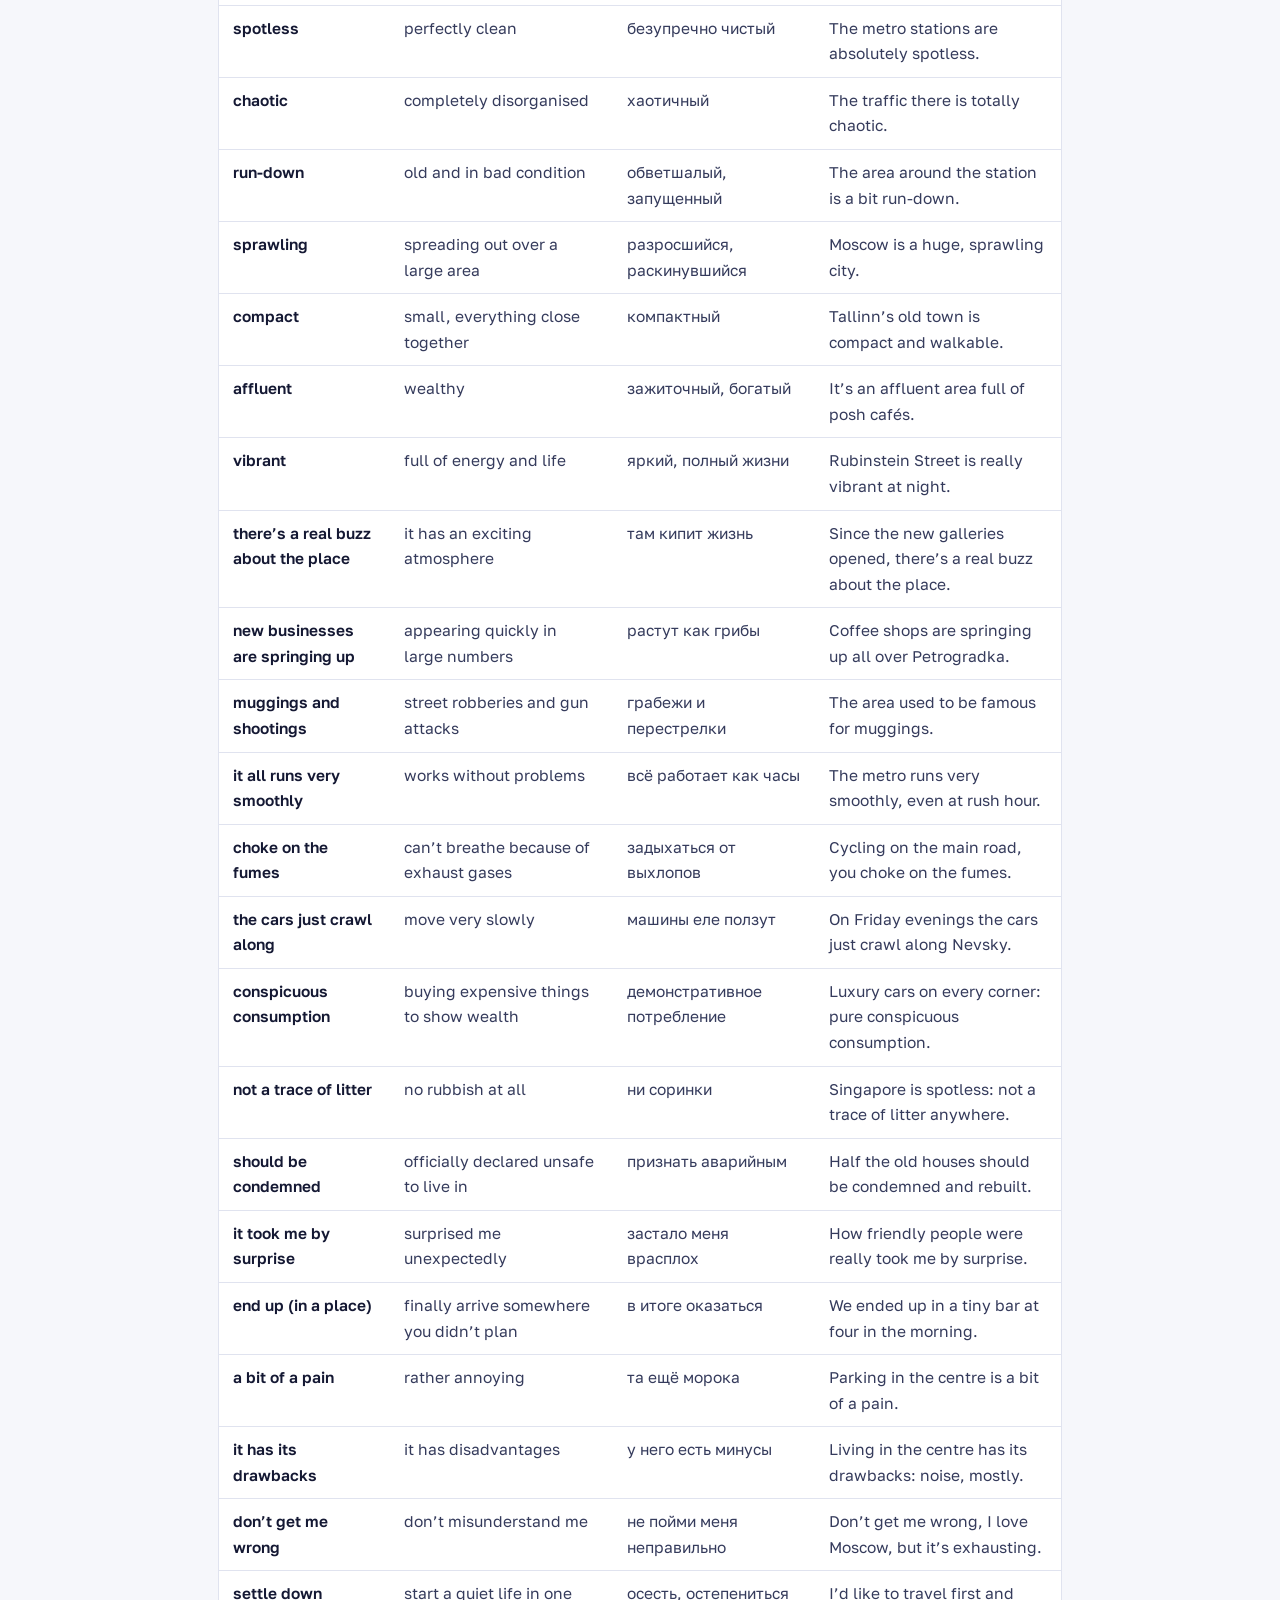
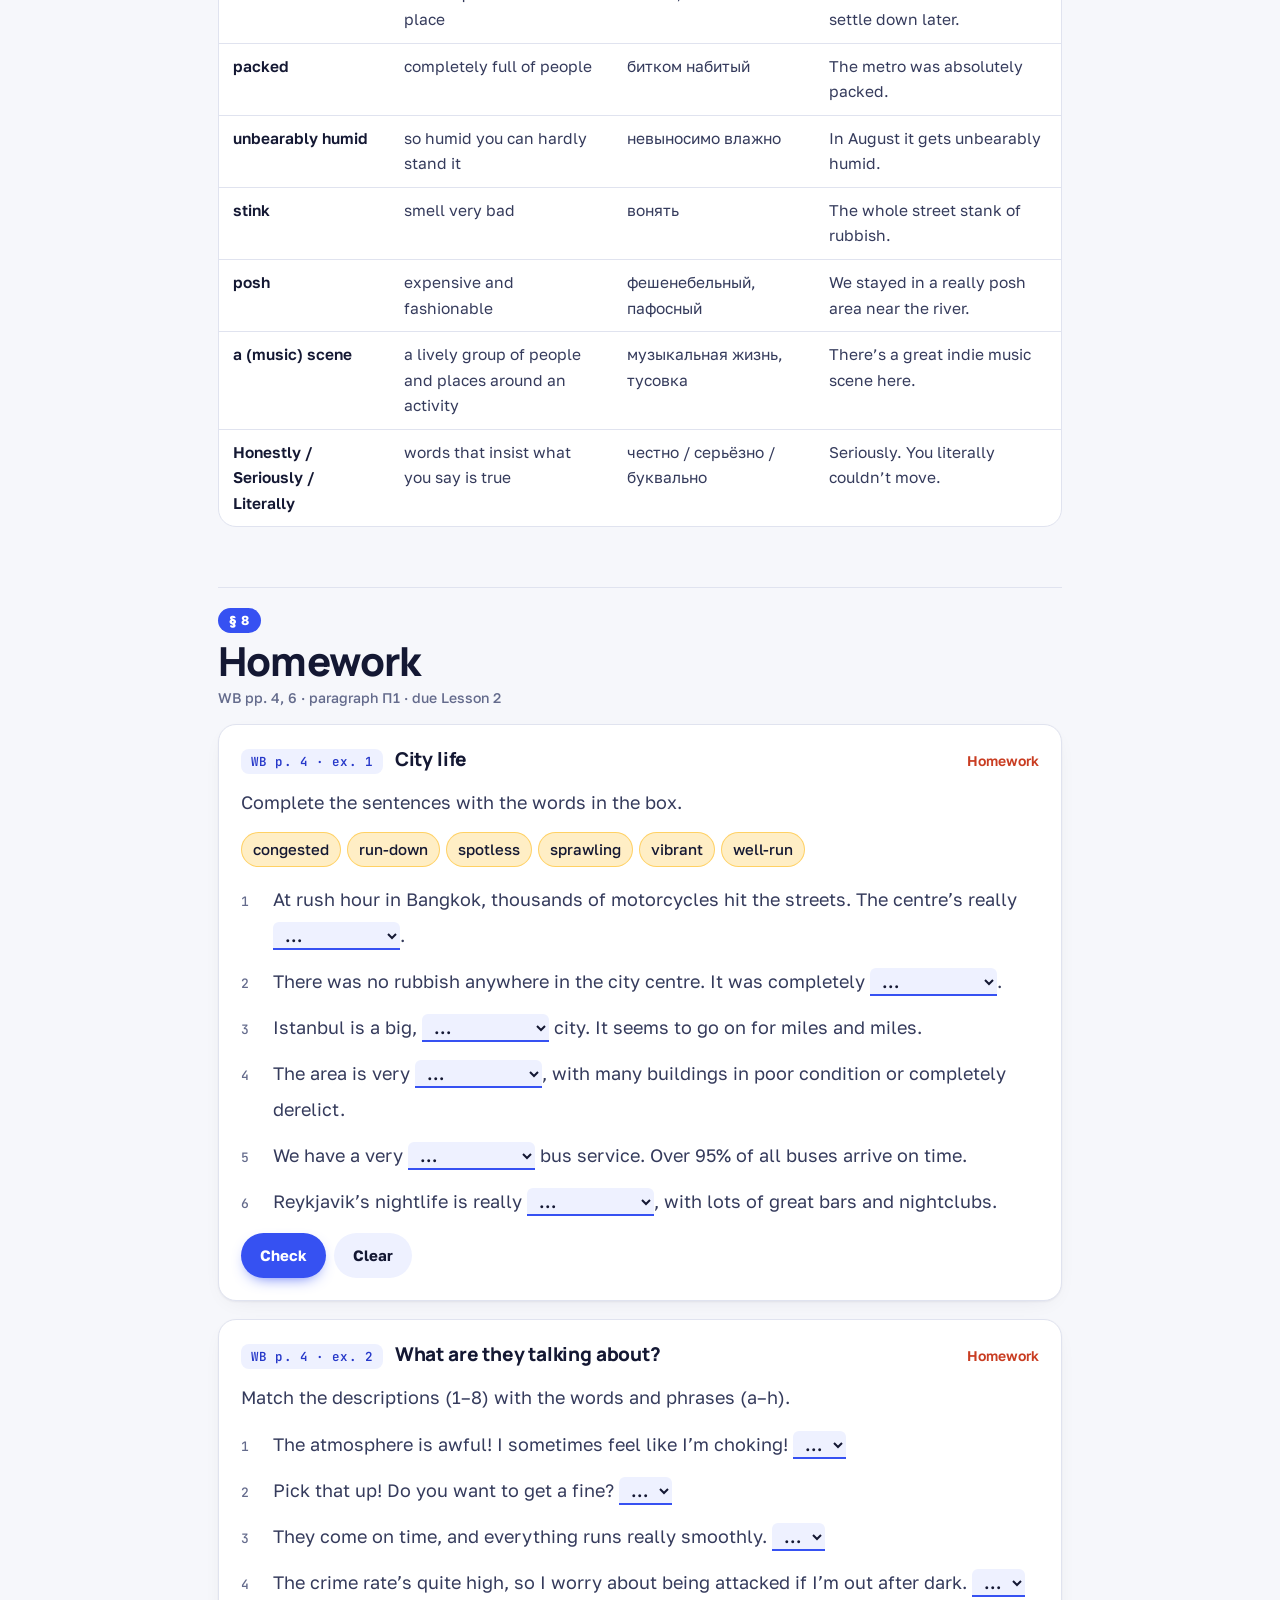
==== commit 45d55f64: "Unit 6 lesson: Conflict and resolution - clear the air (SB pp. 50-53) Co-Authored-By: Claude Opus 5." ====
--- a/lessons/01-cities/index.html
+++ b/lessons/01-cities/index.html
@@ -8,13 +8,13 @@
 <link rel="preconnect" href="https://fonts.googleapis.com">
 <link rel="preconnect" href="https://fonts.gstatic.com" crossorigin>
 <link rel="stylesheet" href="https://fonts.googleapis.com/css2?family=Manrope:wght@500;700;800&family=Golos+Text:wght@400;500;600;700&family=JetBrains+Mono:wght@500;600&display=swap">
-<link rel="stylesheet" href="../../assets/style.css?v=202611180902">
+<link rel="stylesheet" href="../../assets/style.css?v=202611252208">
 </head>
 <body>
 <div id="app"><noscript>This lesson needs JavaScript switched on.</noscript></div>
-<script src="../../assets/config.js?v=202611180902"></script>
-<script src="../../assets/course.js?v=202611180902"></script>
-<script src="lesson.js?v=202611180902"></script>
-<script src="../../assets/engine.js?v=202611180902"></script>
+<script src="../../assets/config.js?v=202611252208"></script>
+<script src="../../assets/course.js?v=202611252208"></script>
+<script src="lesson.js?v=202611252208"></script>
+<script src="../../assets/engine.js?v=202611252208"></script>
 </body>
 </html>
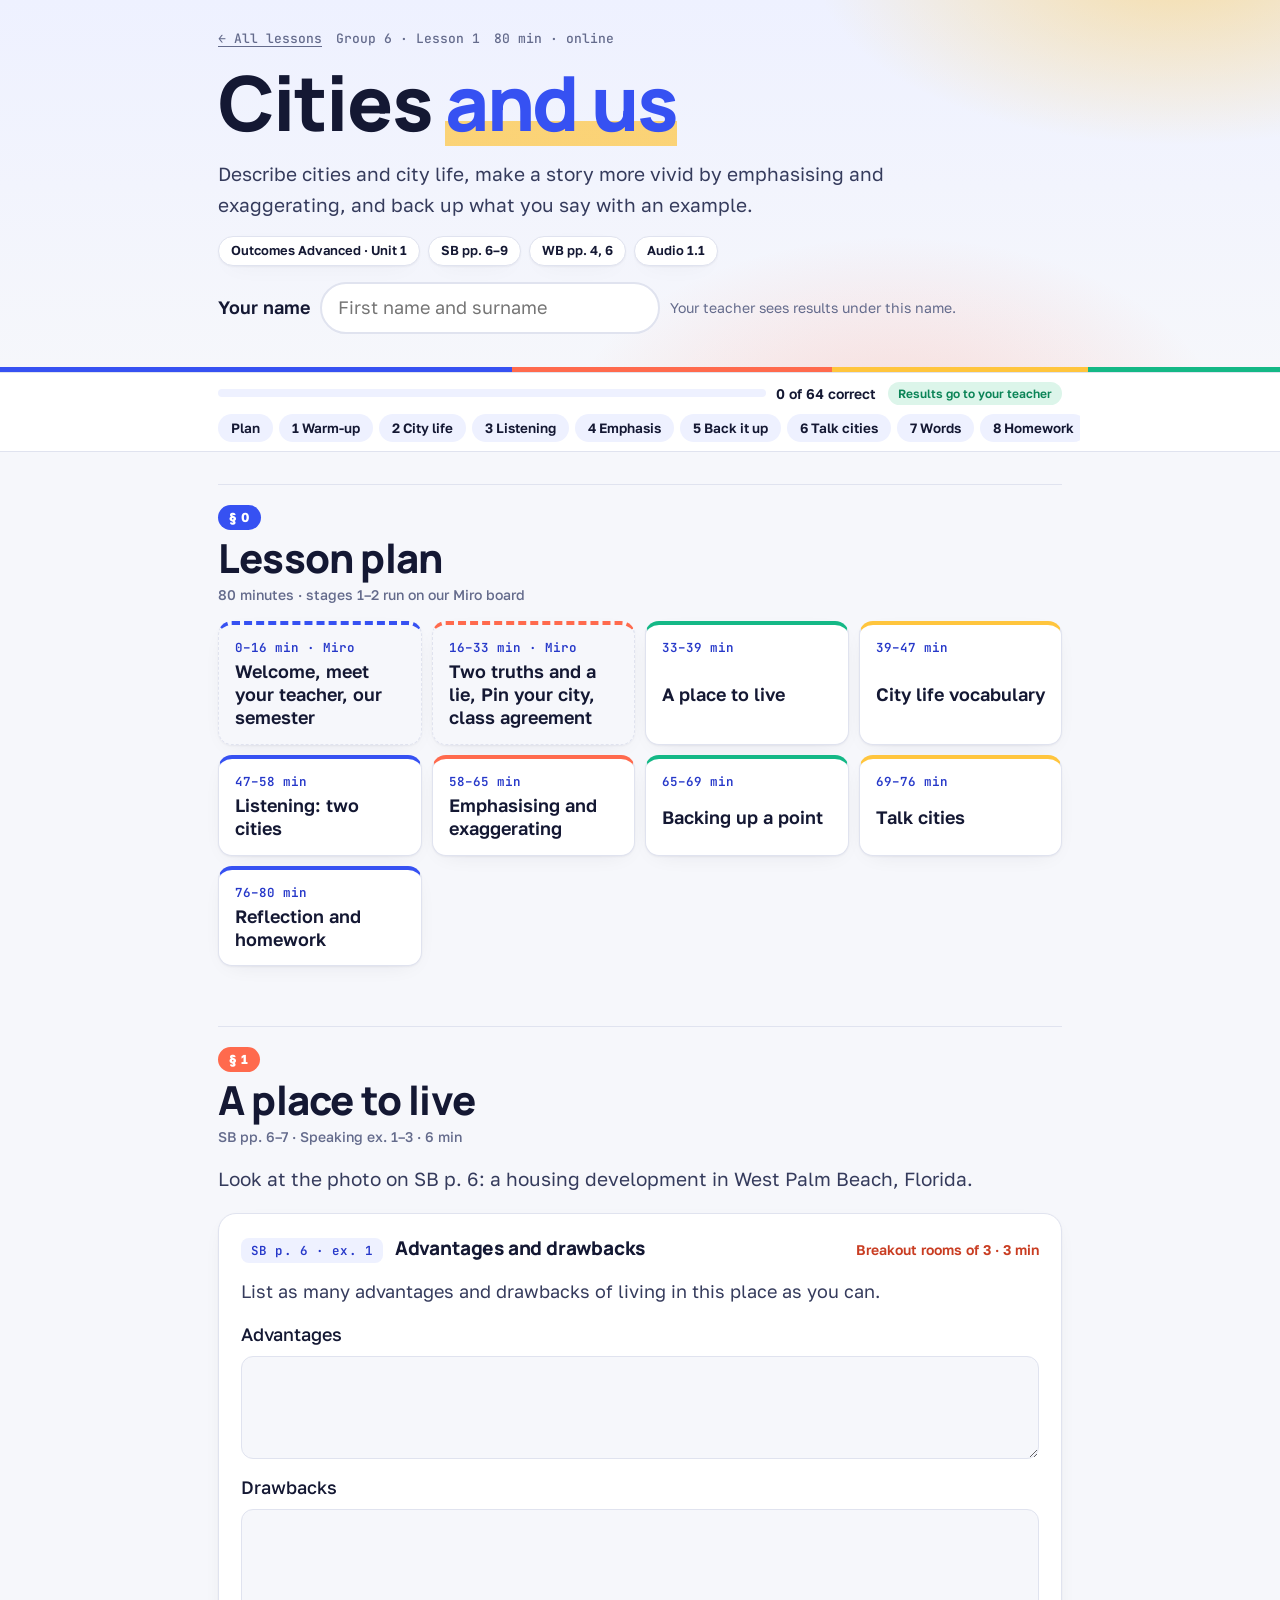
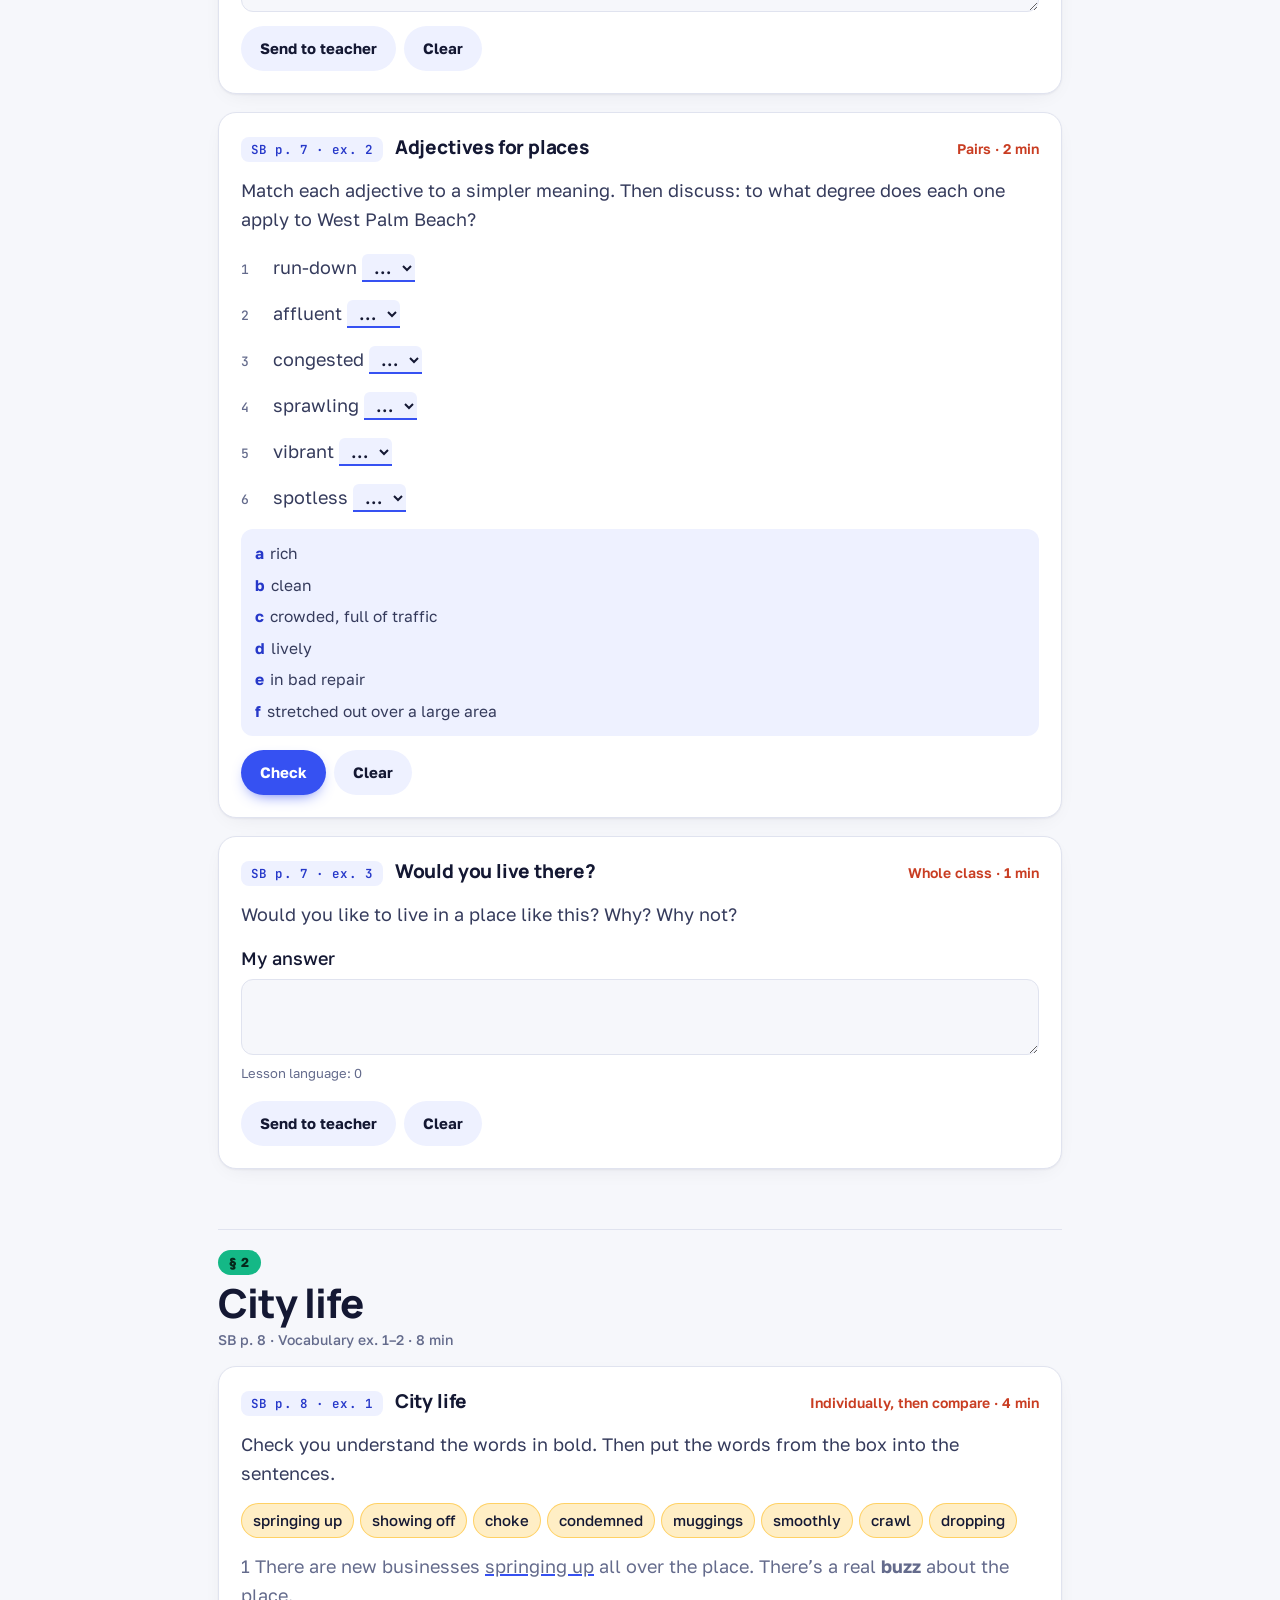
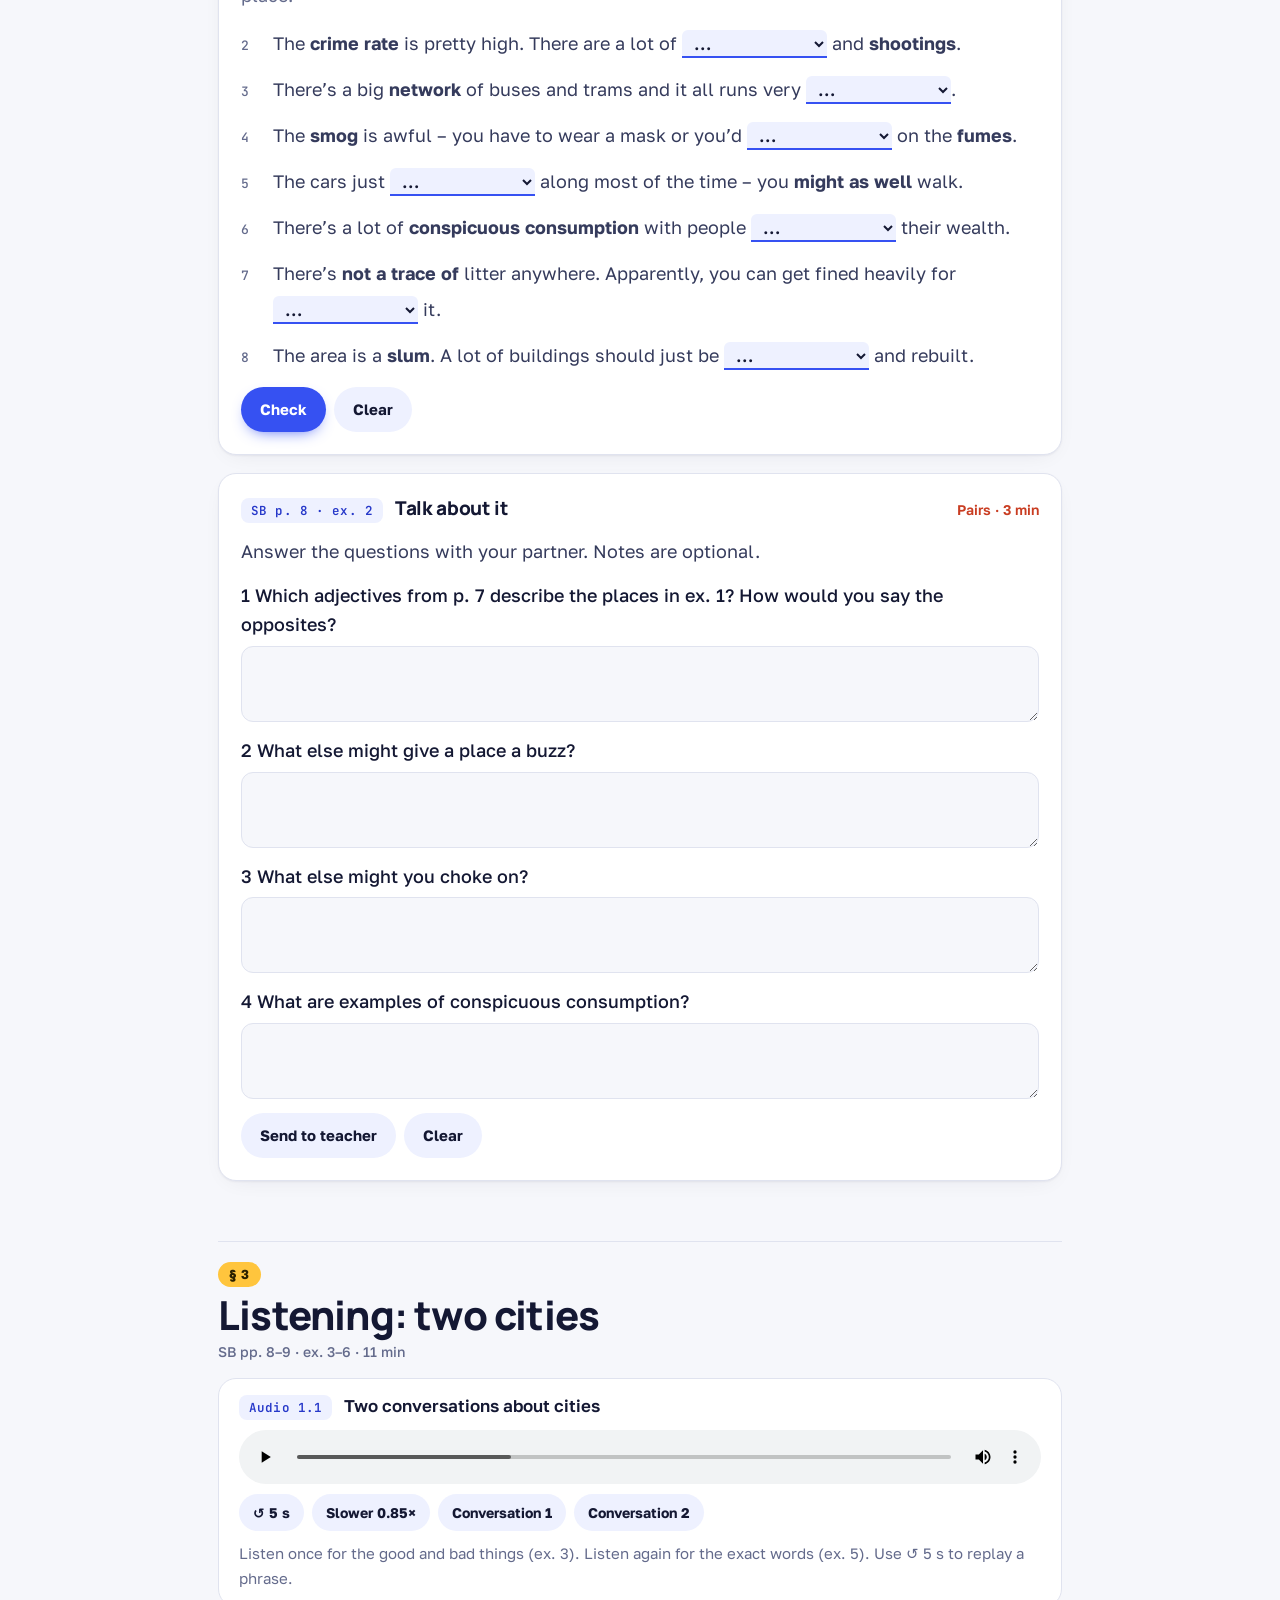
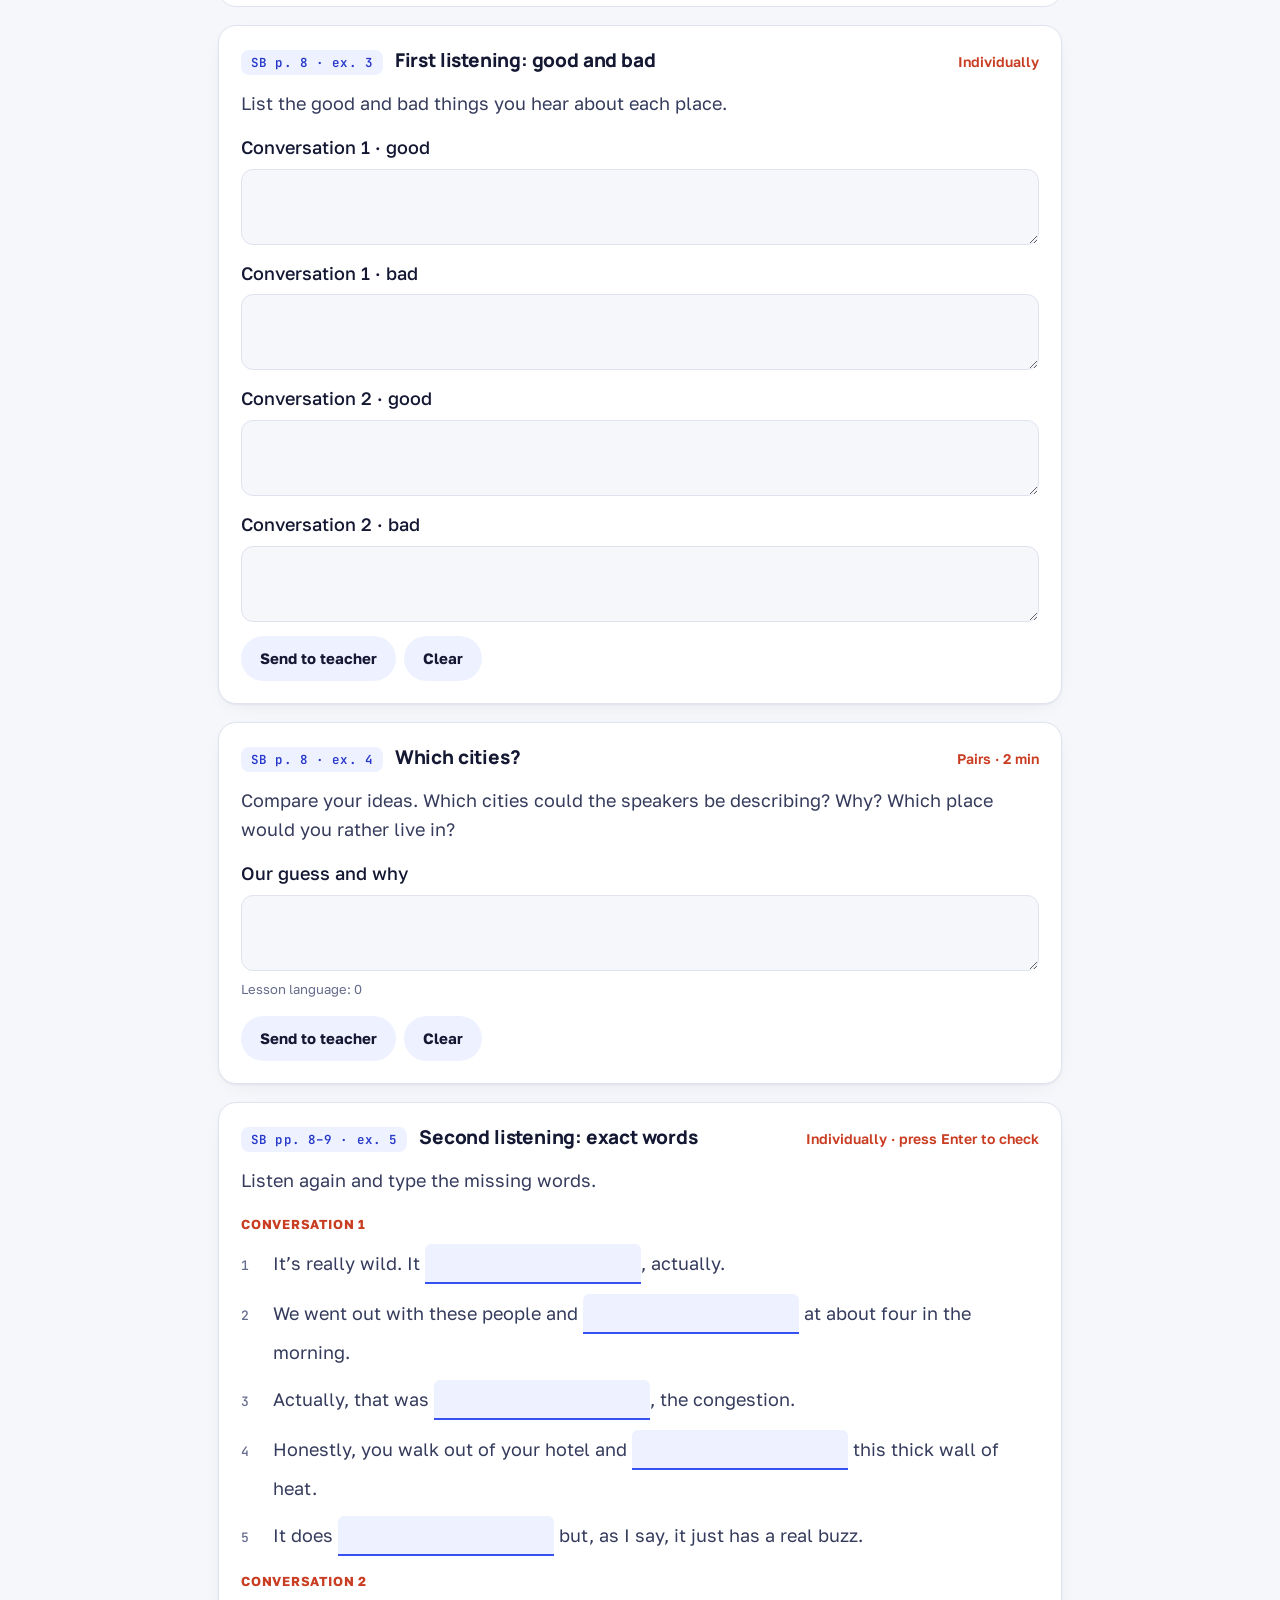
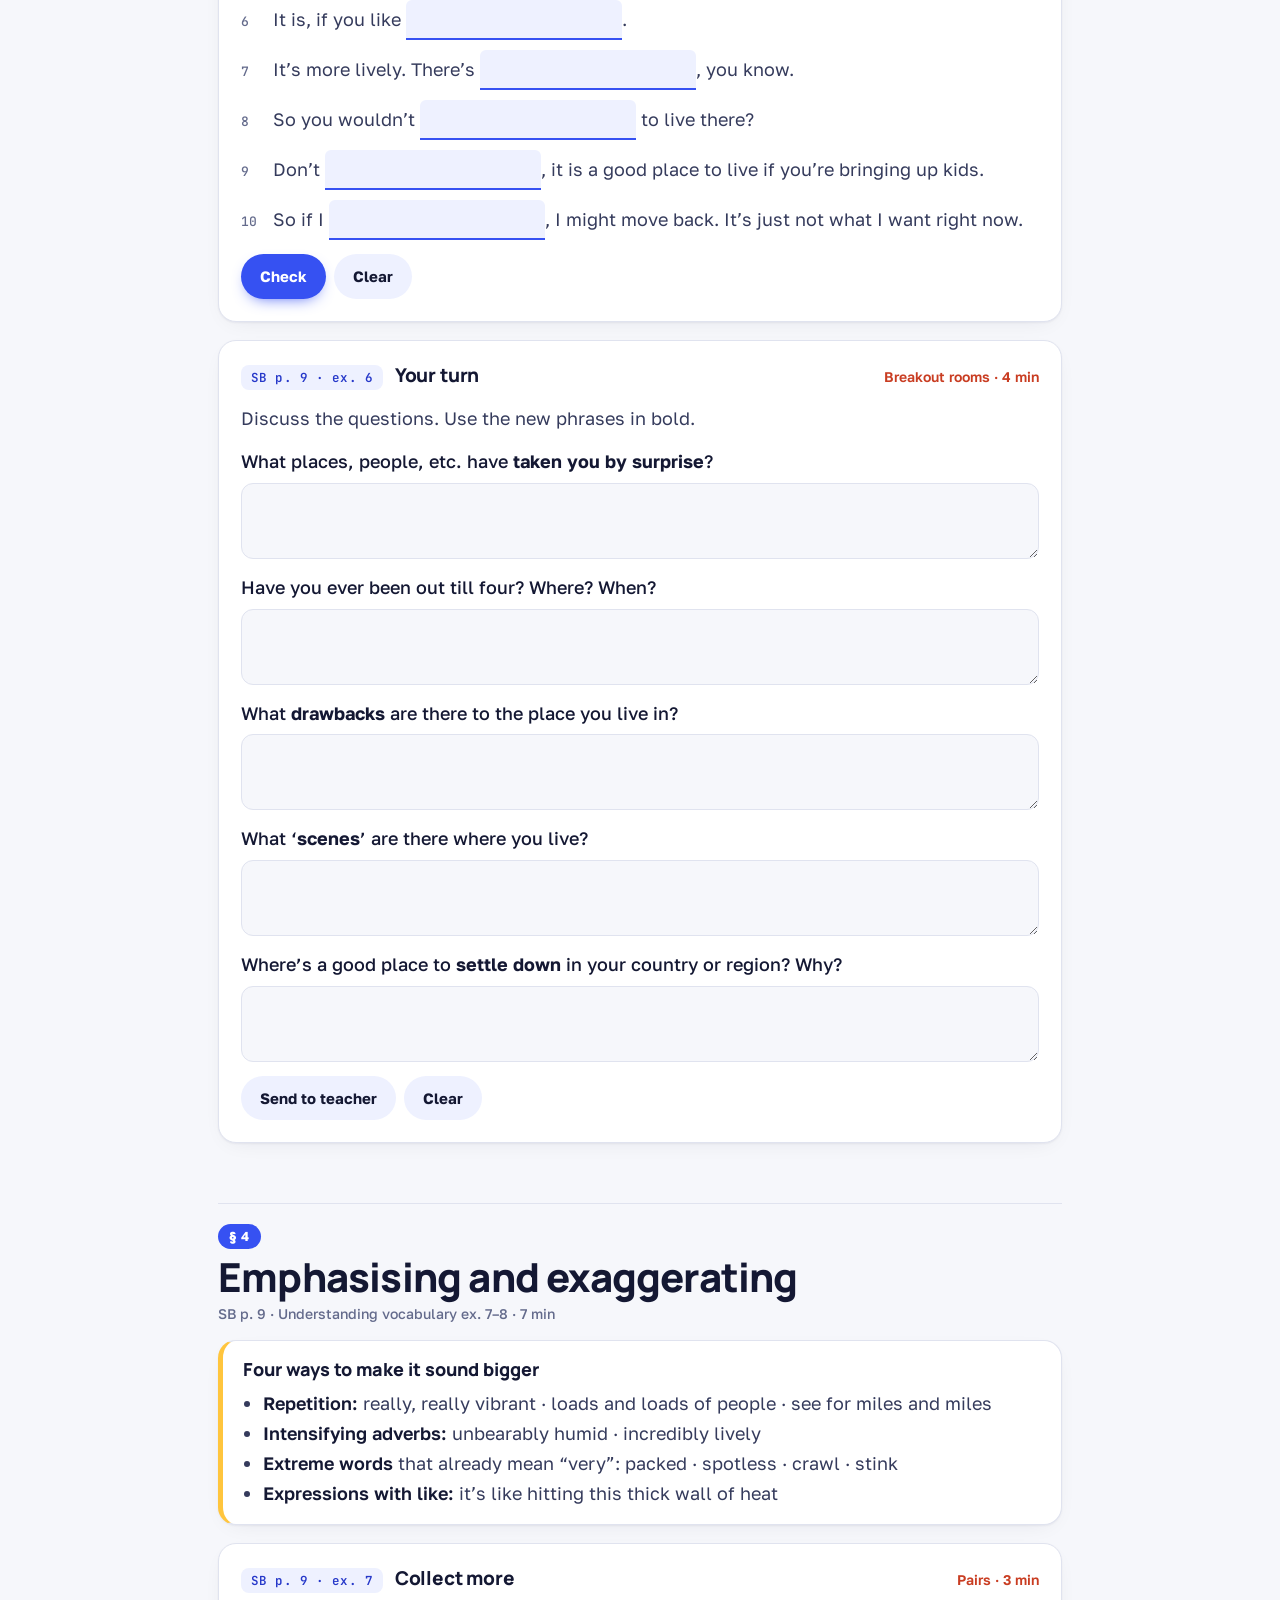
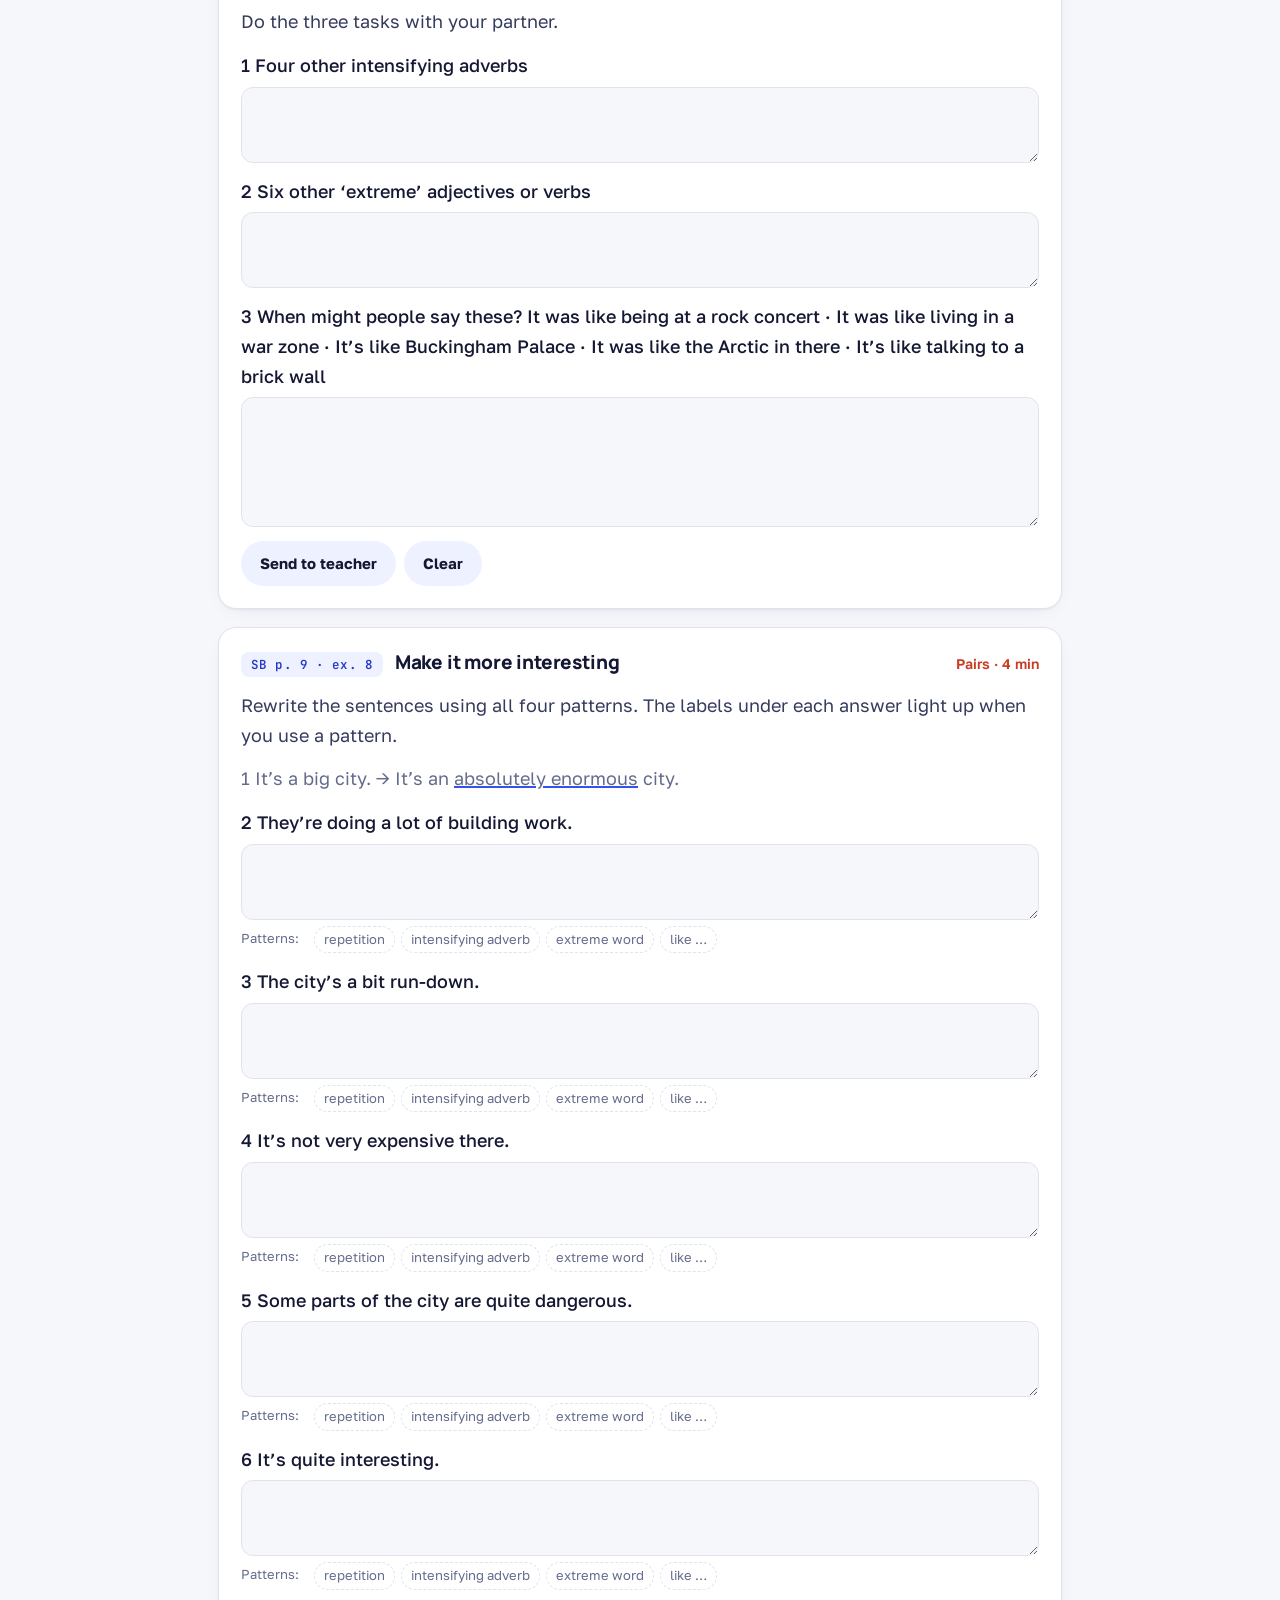
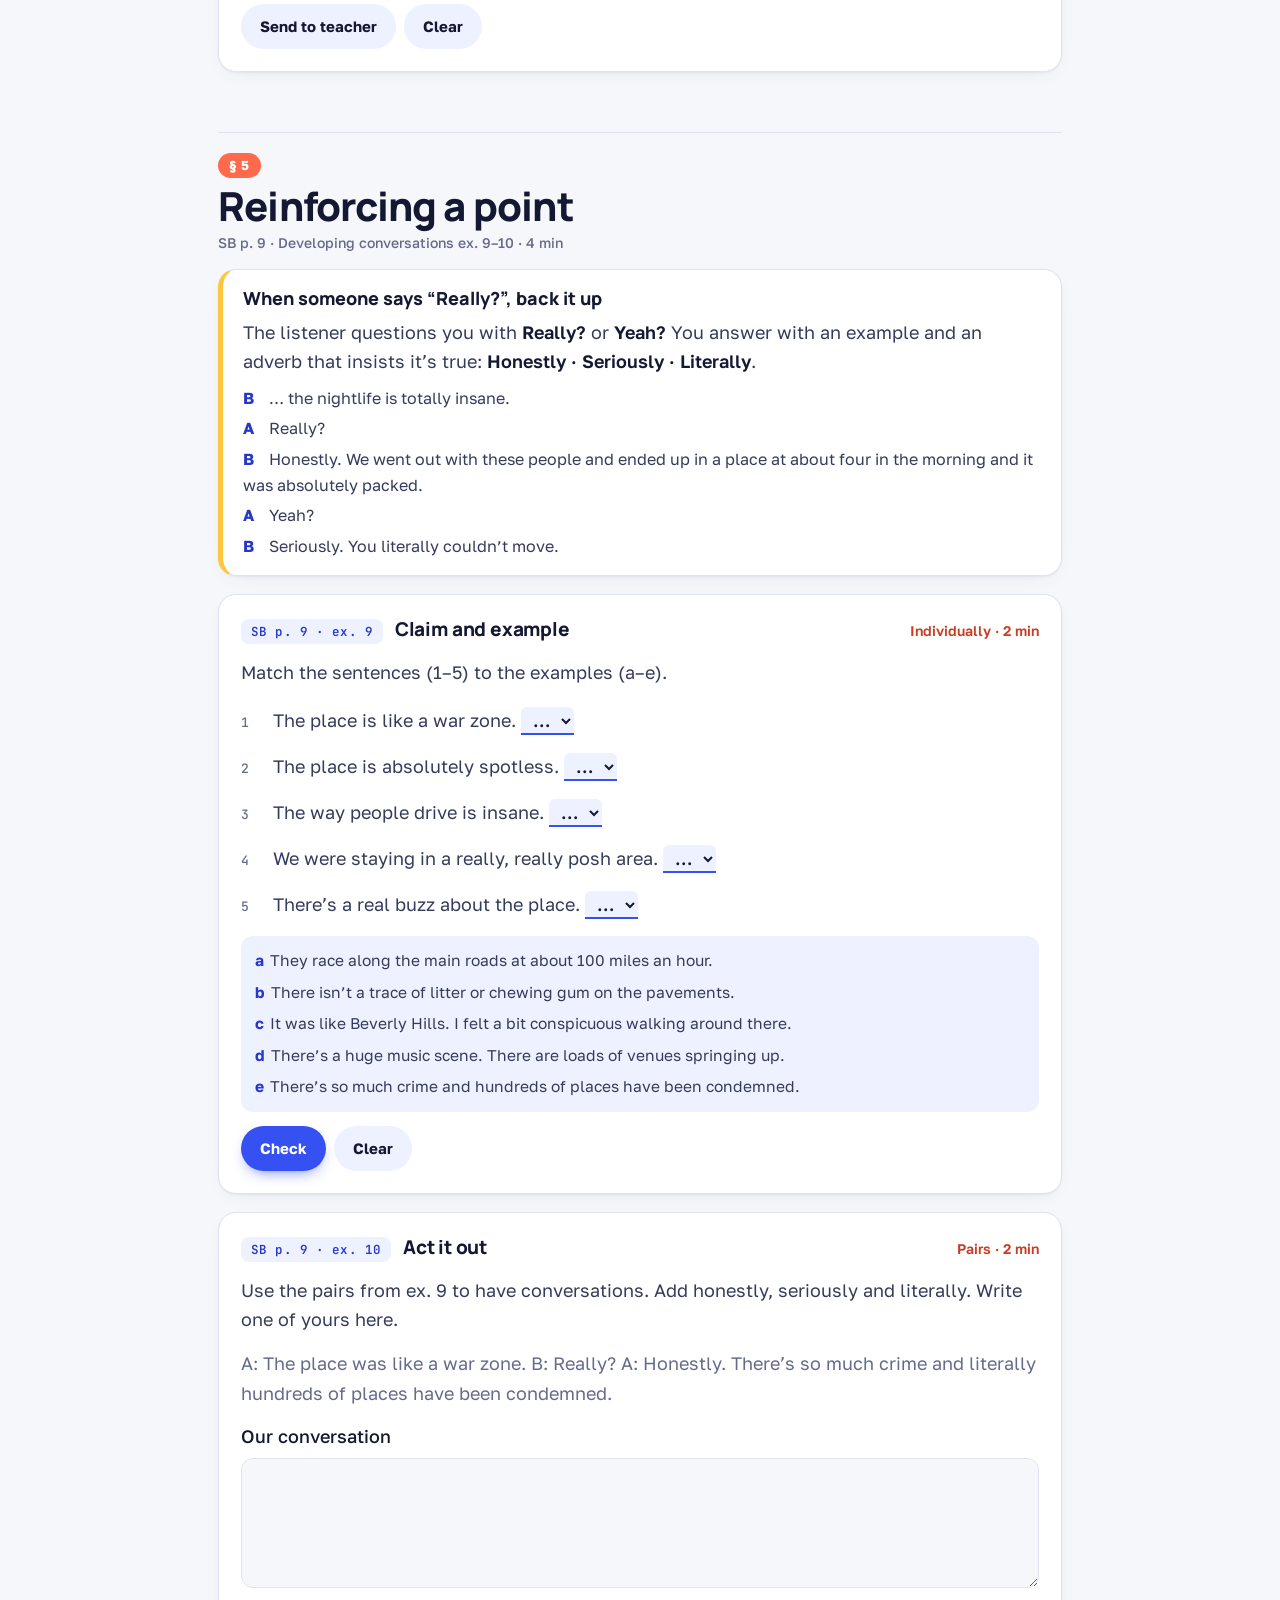
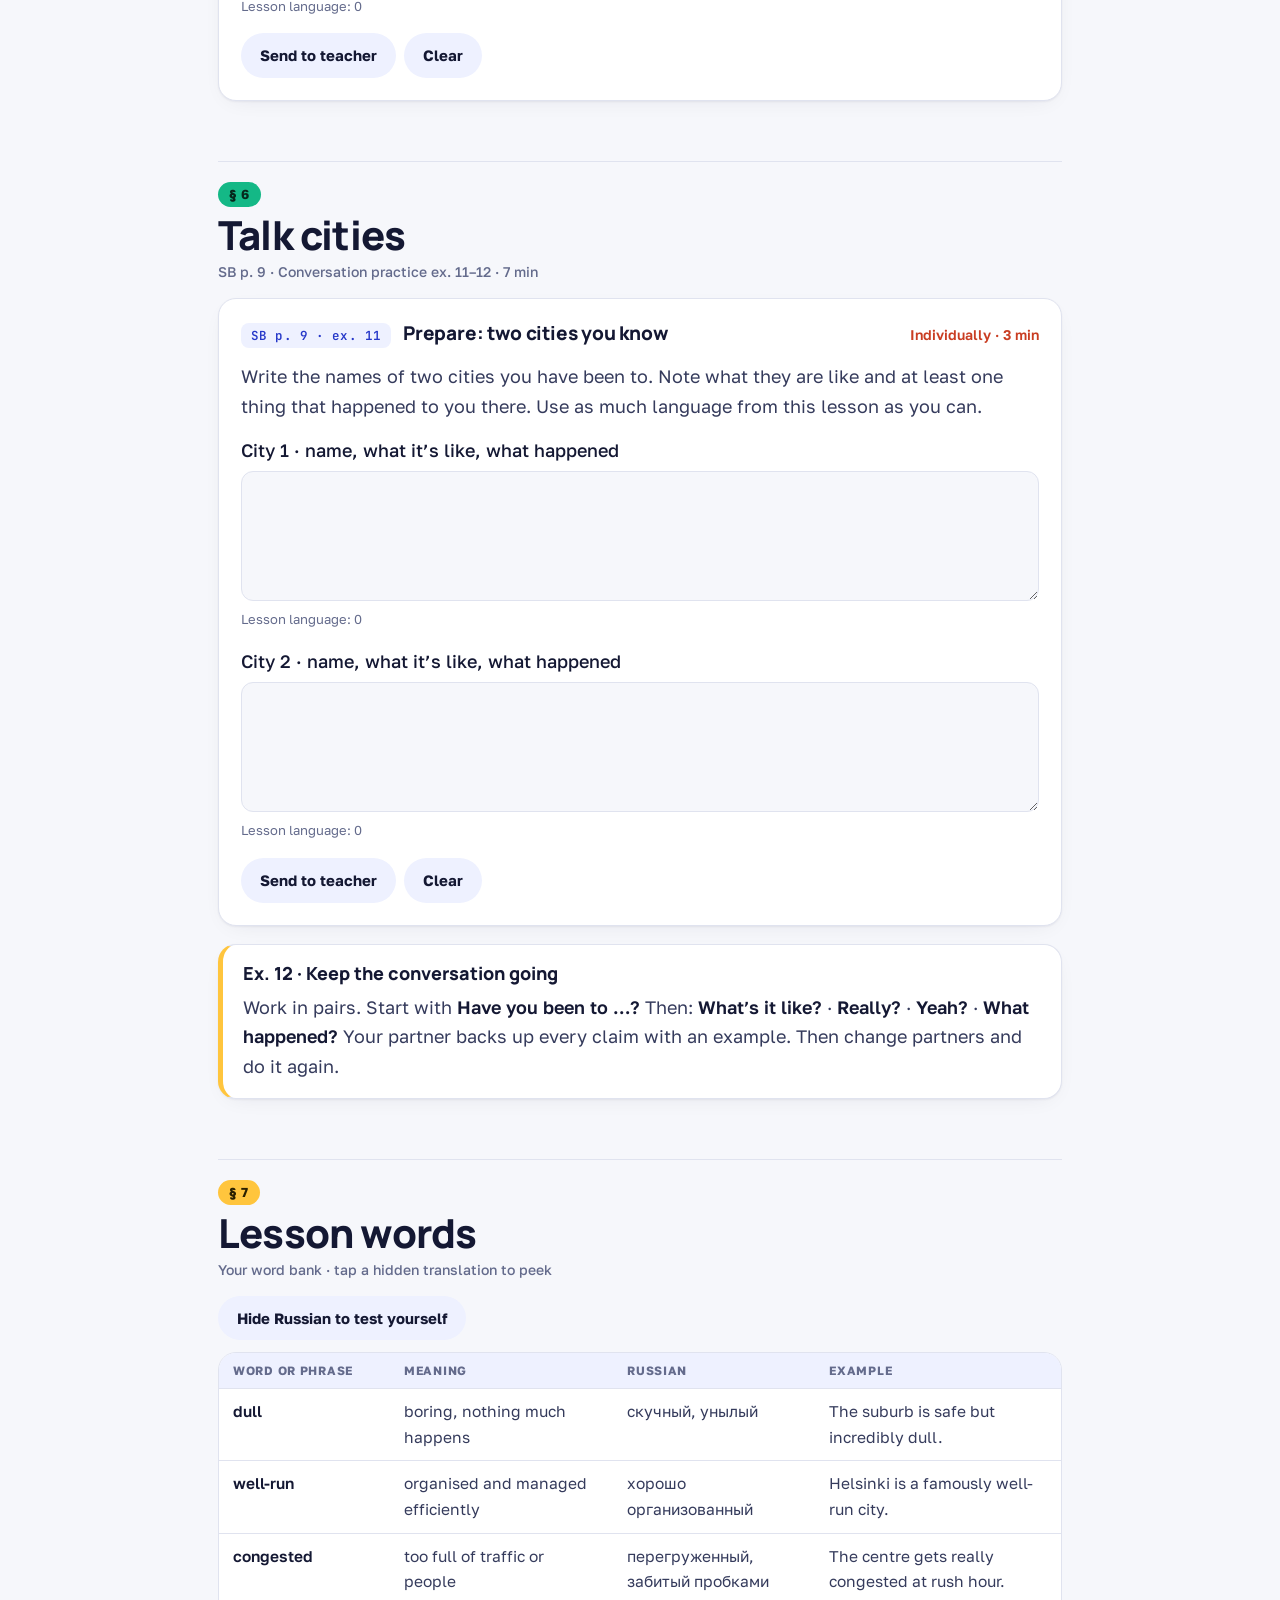
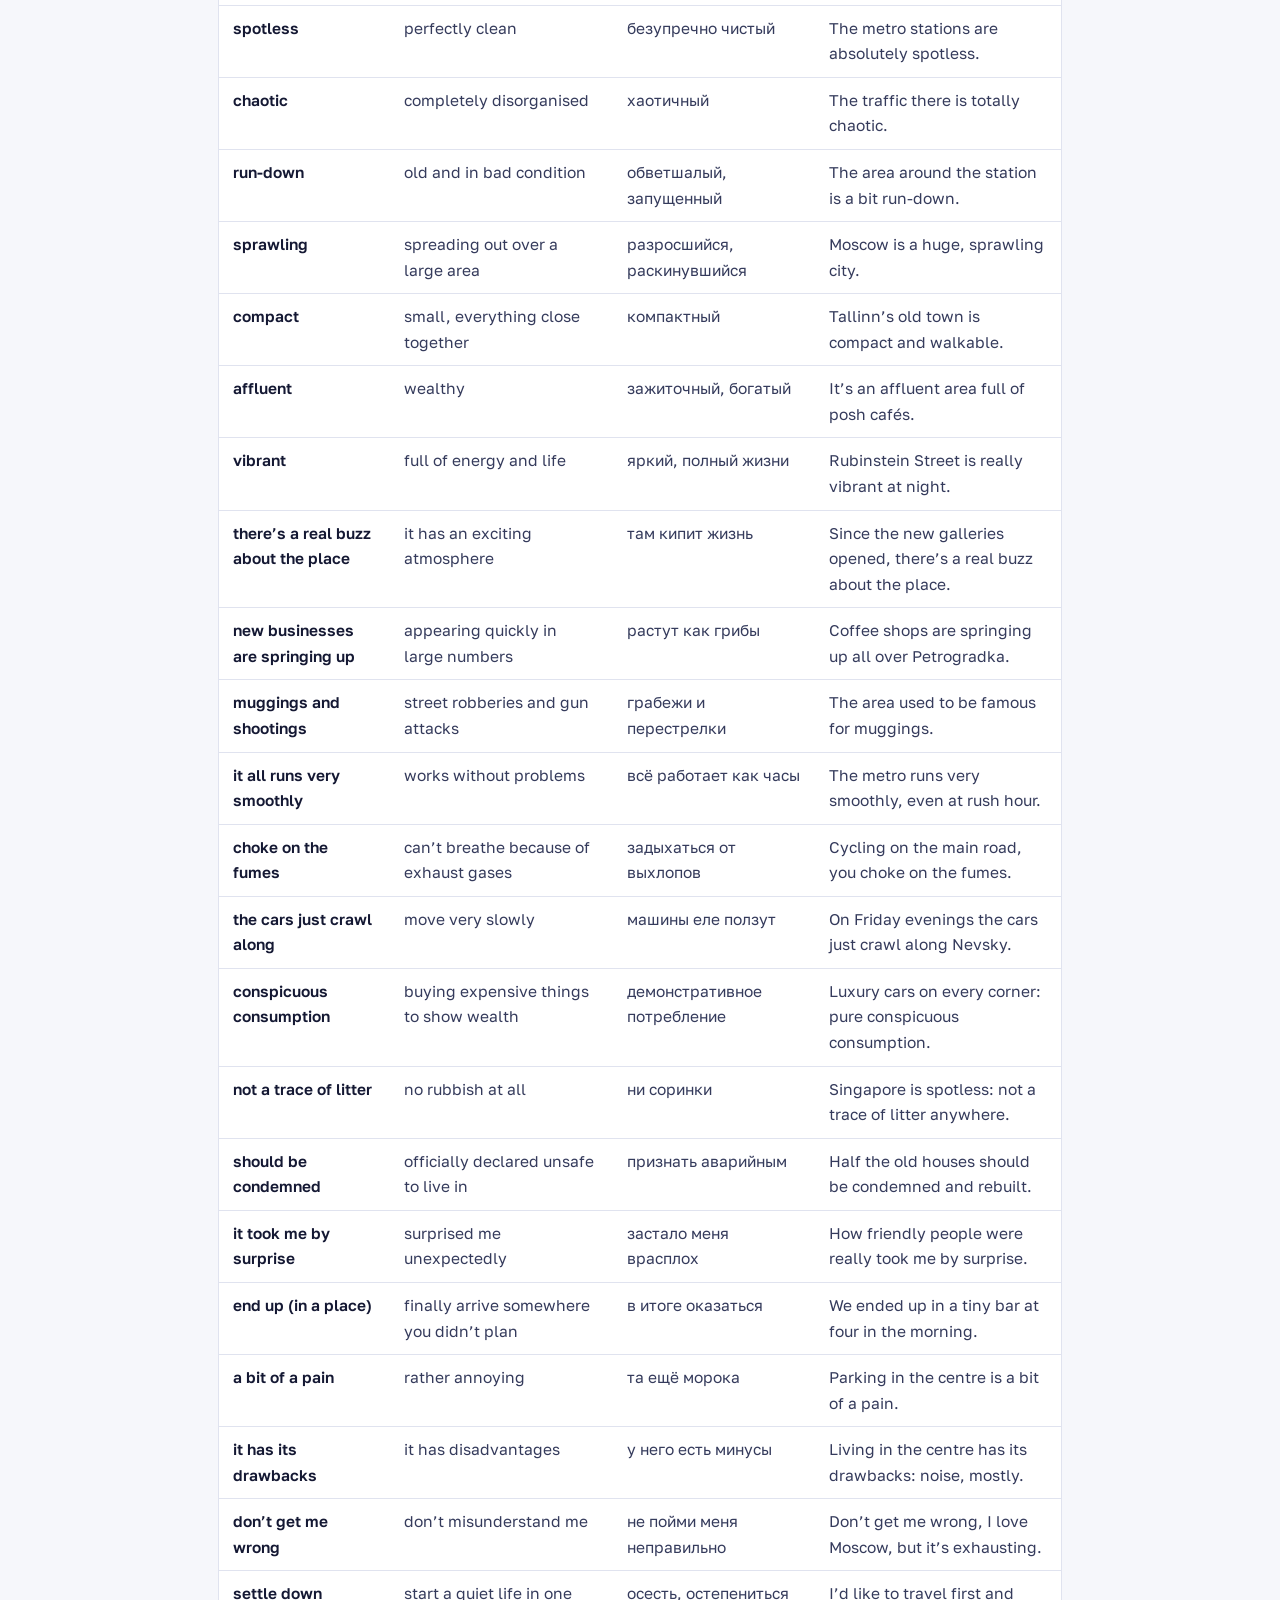
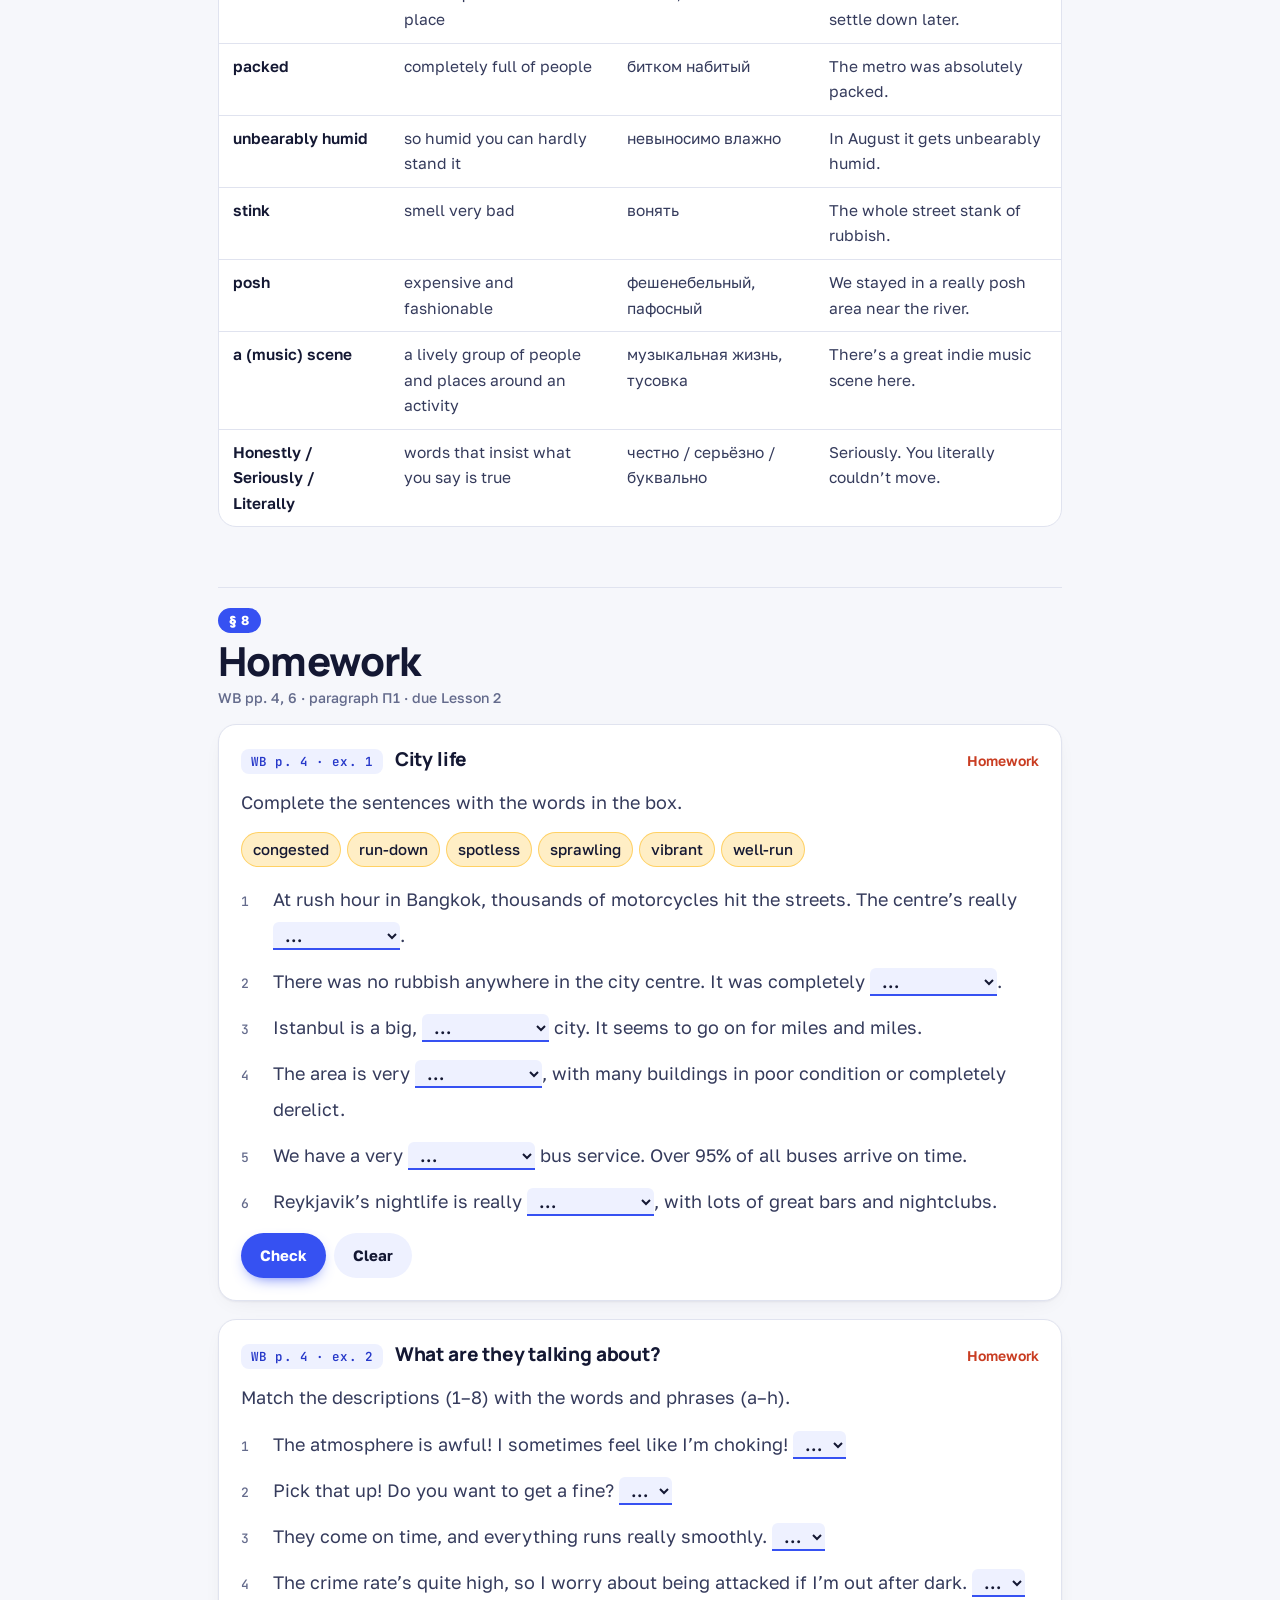
==== commit a1653a0c: "Unit 6 lesson: add Audio 17 (two arguments) with jump-to-conversation buttons Co-Authored-By: Claude" ====
--- a/lessons/01-cities/index.html
+++ b/lessons/01-cities/index.html
@@ -8,13 +8,13 @@
 <link rel="preconnect" href="https://fonts.googleapis.com">
 <link rel="preconnect" href="https://fonts.gstatic.com" crossorigin>
 <link rel="stylesheet" href="https://fonts.googleapis.com/css2?family=Manrope:wght@500;700;800&family=Golos+Text:wght@400;500;600;700&family=JetBrains+Mono:wght@500;600&display=swap">
-<link rel="stylesheet" href="../../assets/style.css?v=202611252208">
+<link rel="stylesheet" href="../../assets/style.css?v=202611252217">
 </head>
 <body>
 <div id="app"><noscript>This lesson needs JavaScript switched on.</noscript></div>
-<script src="../../assets/config.js?v=202611252208"></script>
-<script src="../../assets/course.js?v=202611252208"></script>
-<script src="lesson.js?v=202611252208"></script>
-<script src="../../assets/engine.js?v=202611252208"></script>
+<script src="../../assets/config.js?v=202611252217"></script>
+<script src="../../assets/course.js?v=202611252217"></script>
+<script src="lesson.js?v=202611252217"></script>
+<script src="../../assets/engine.js?v=202611252217"></script>
 </body>
 </html>
